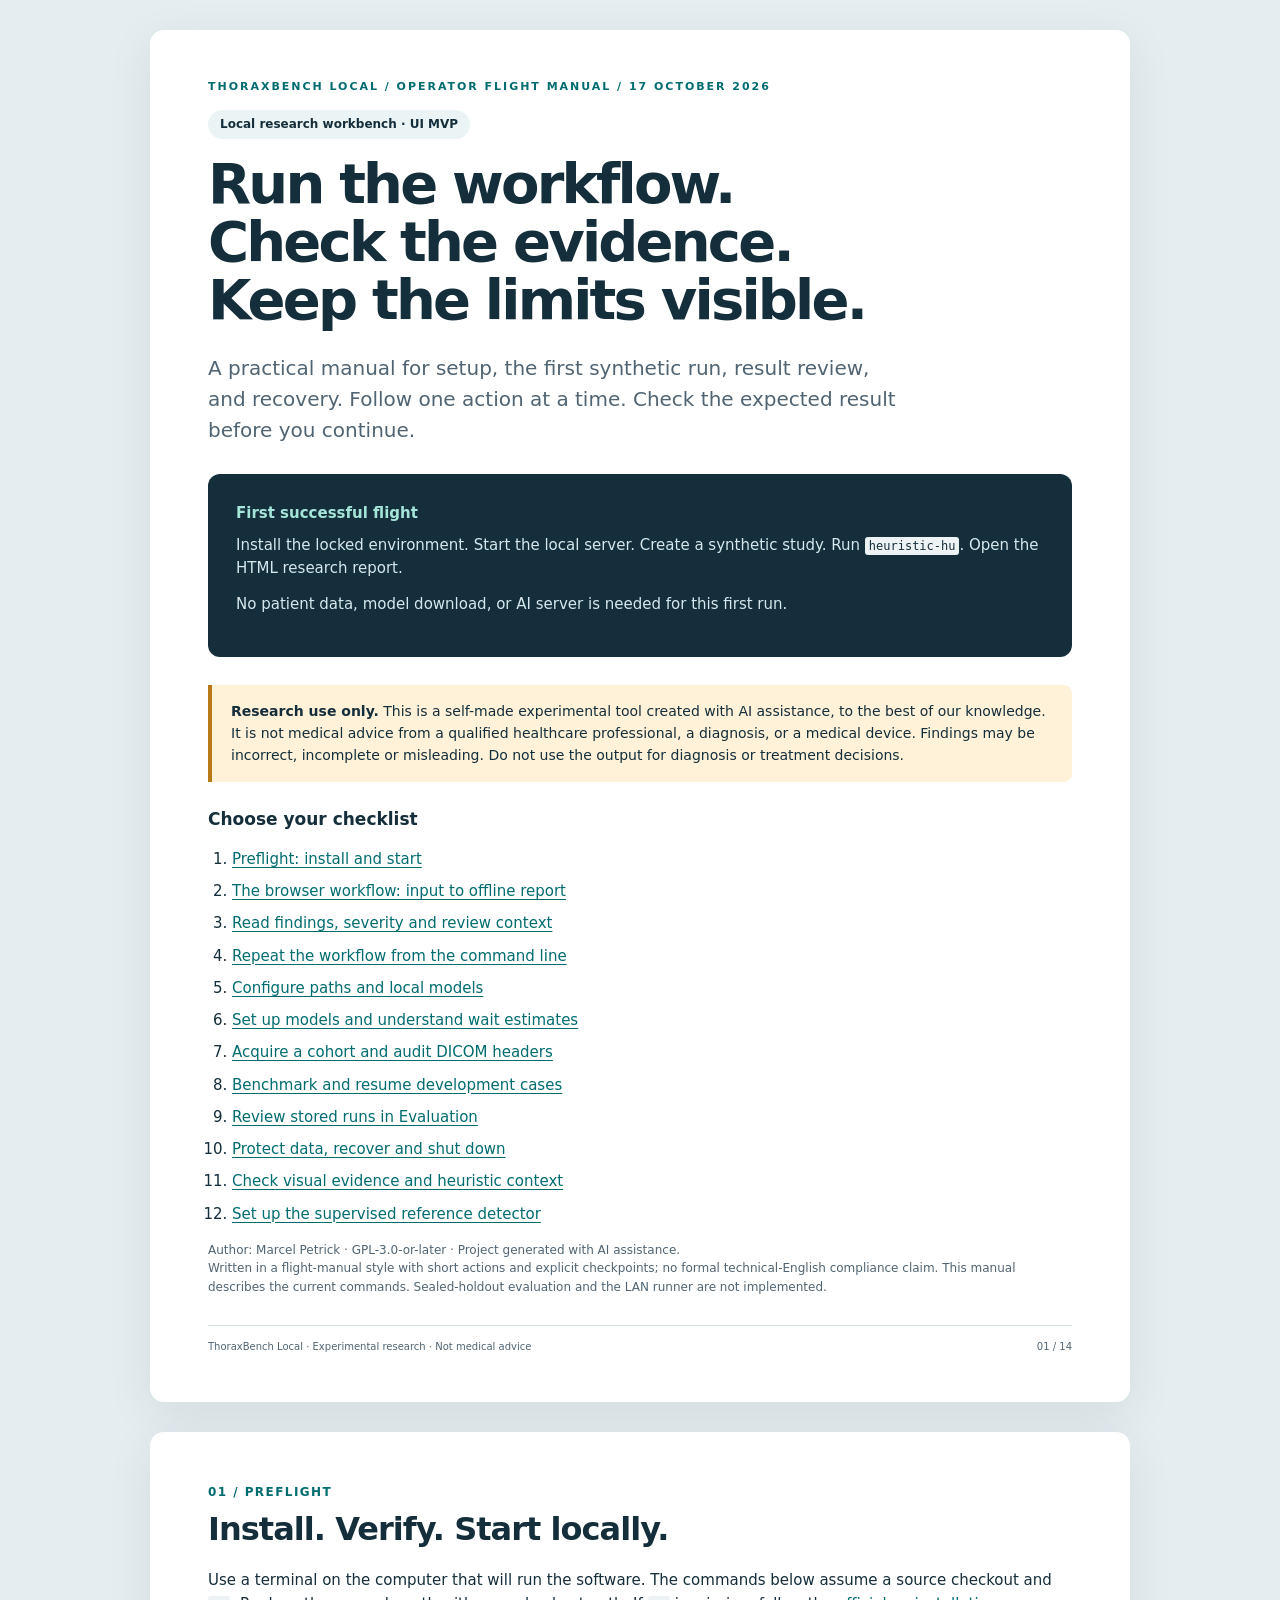
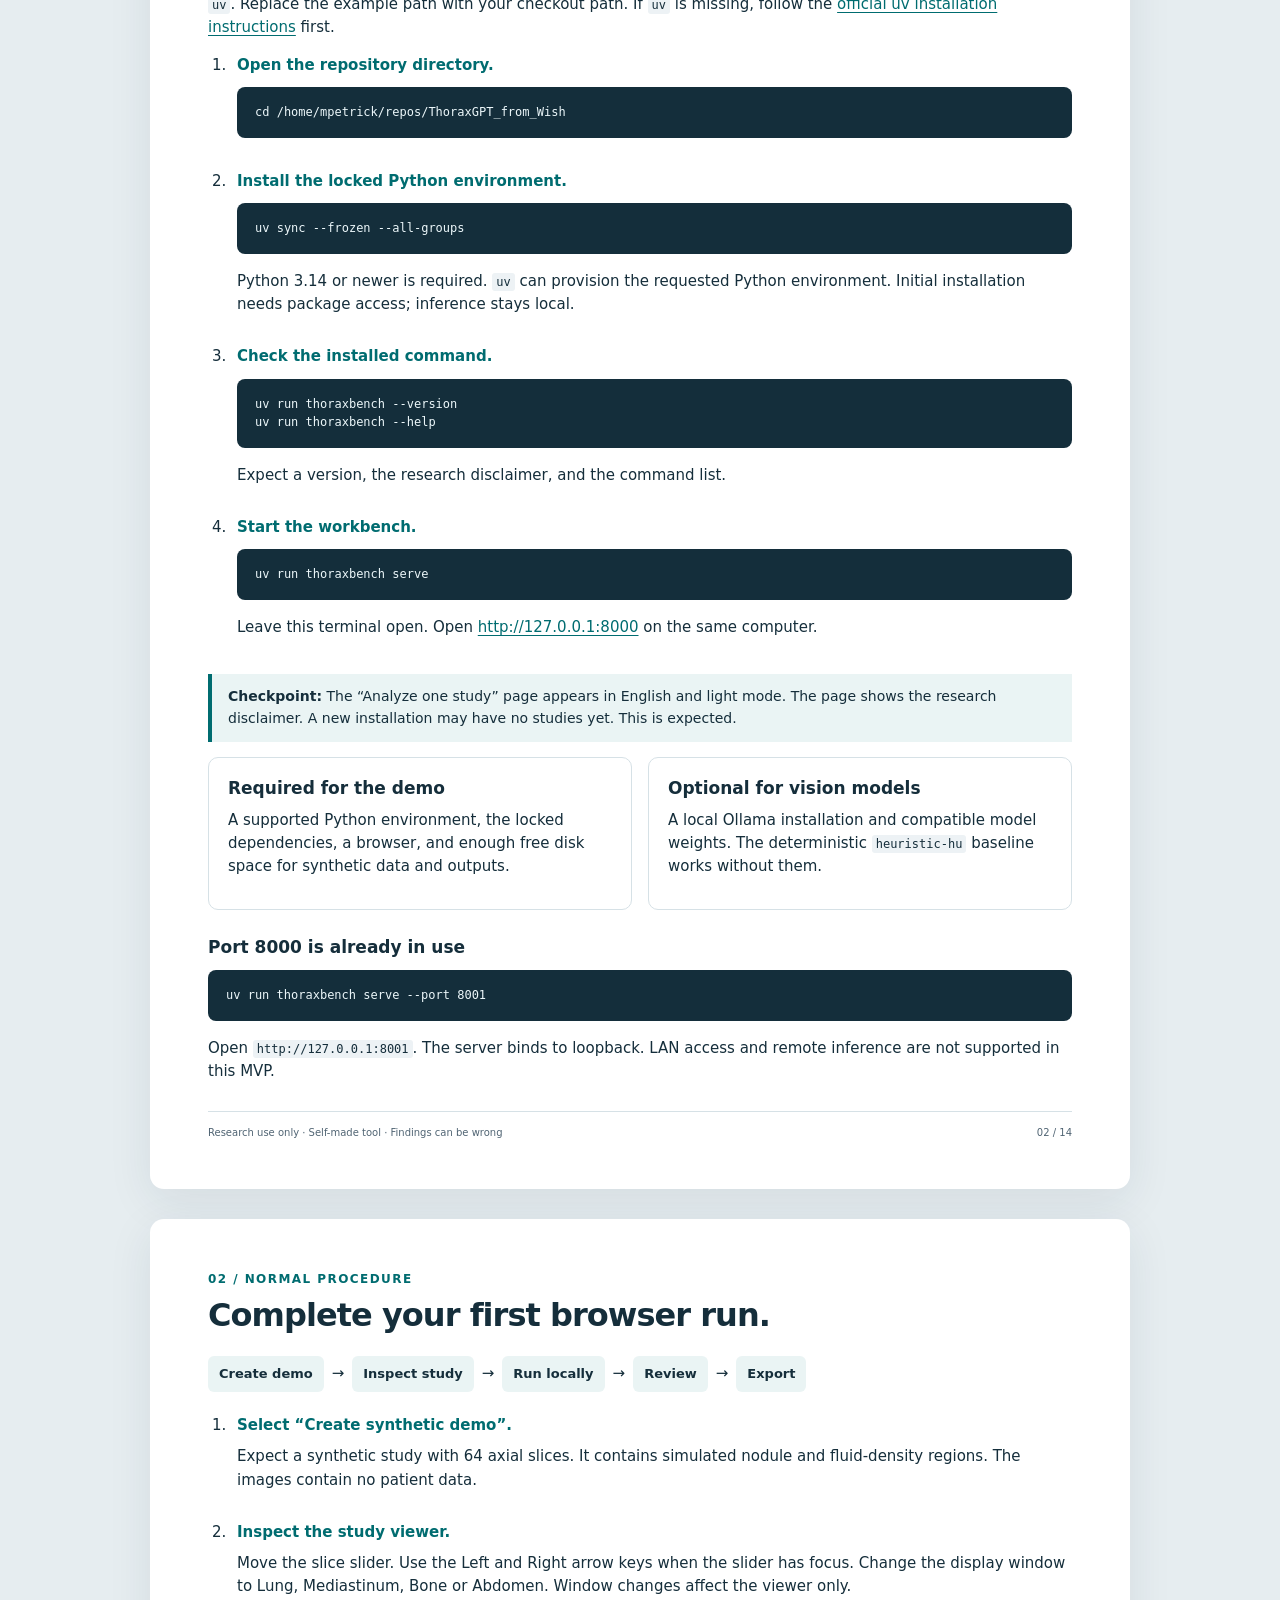
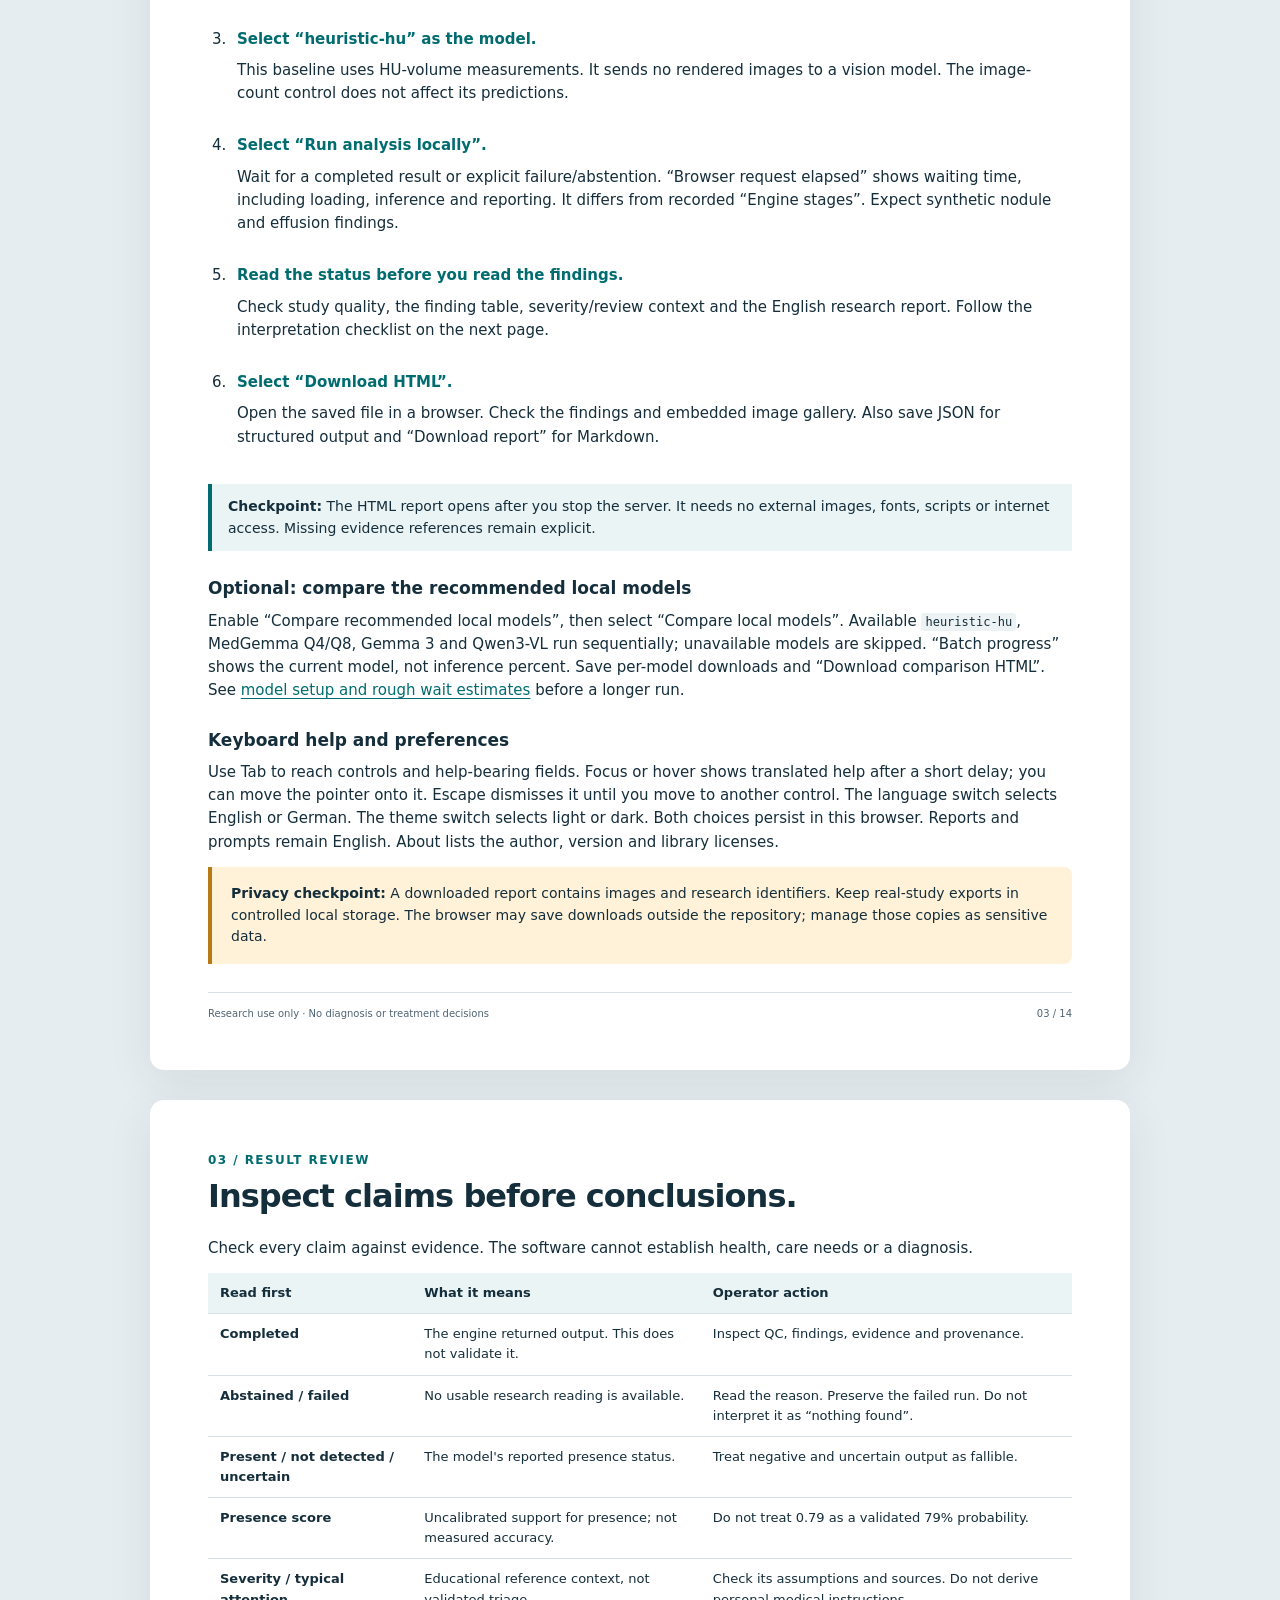
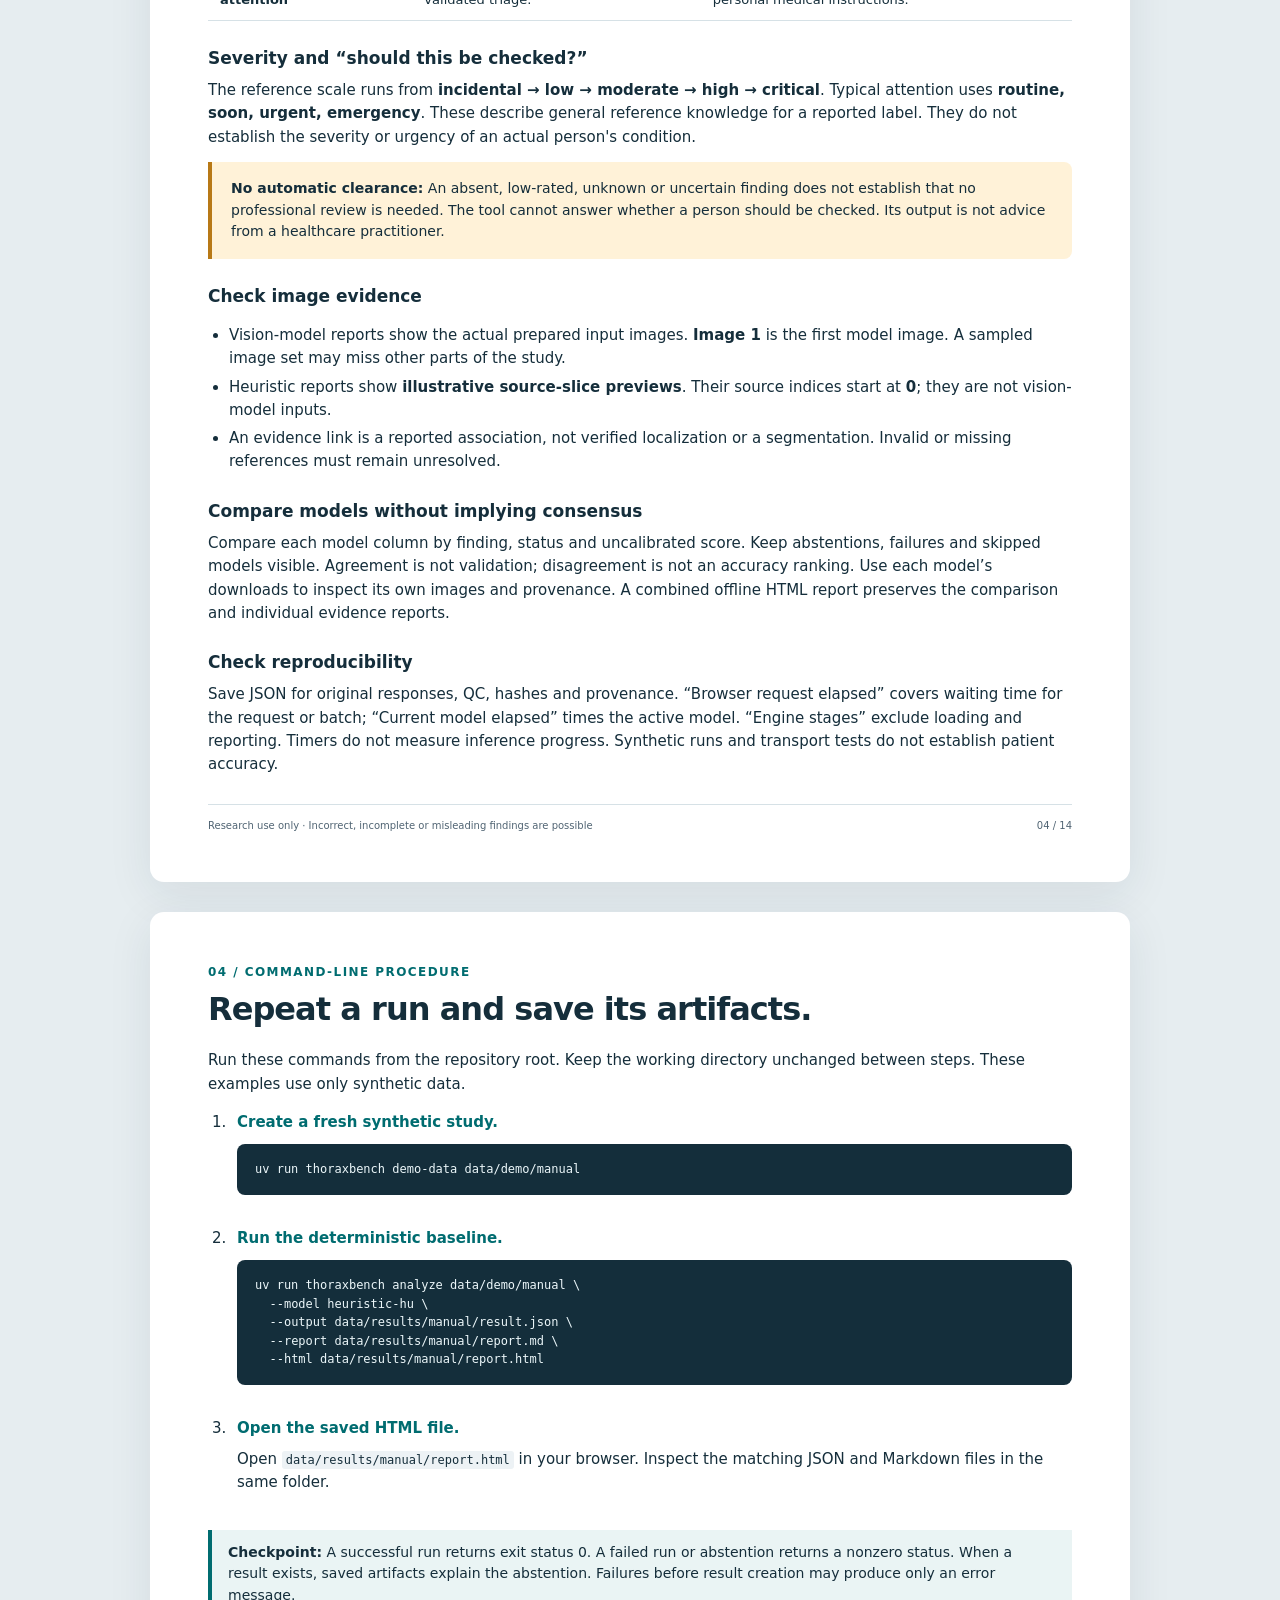
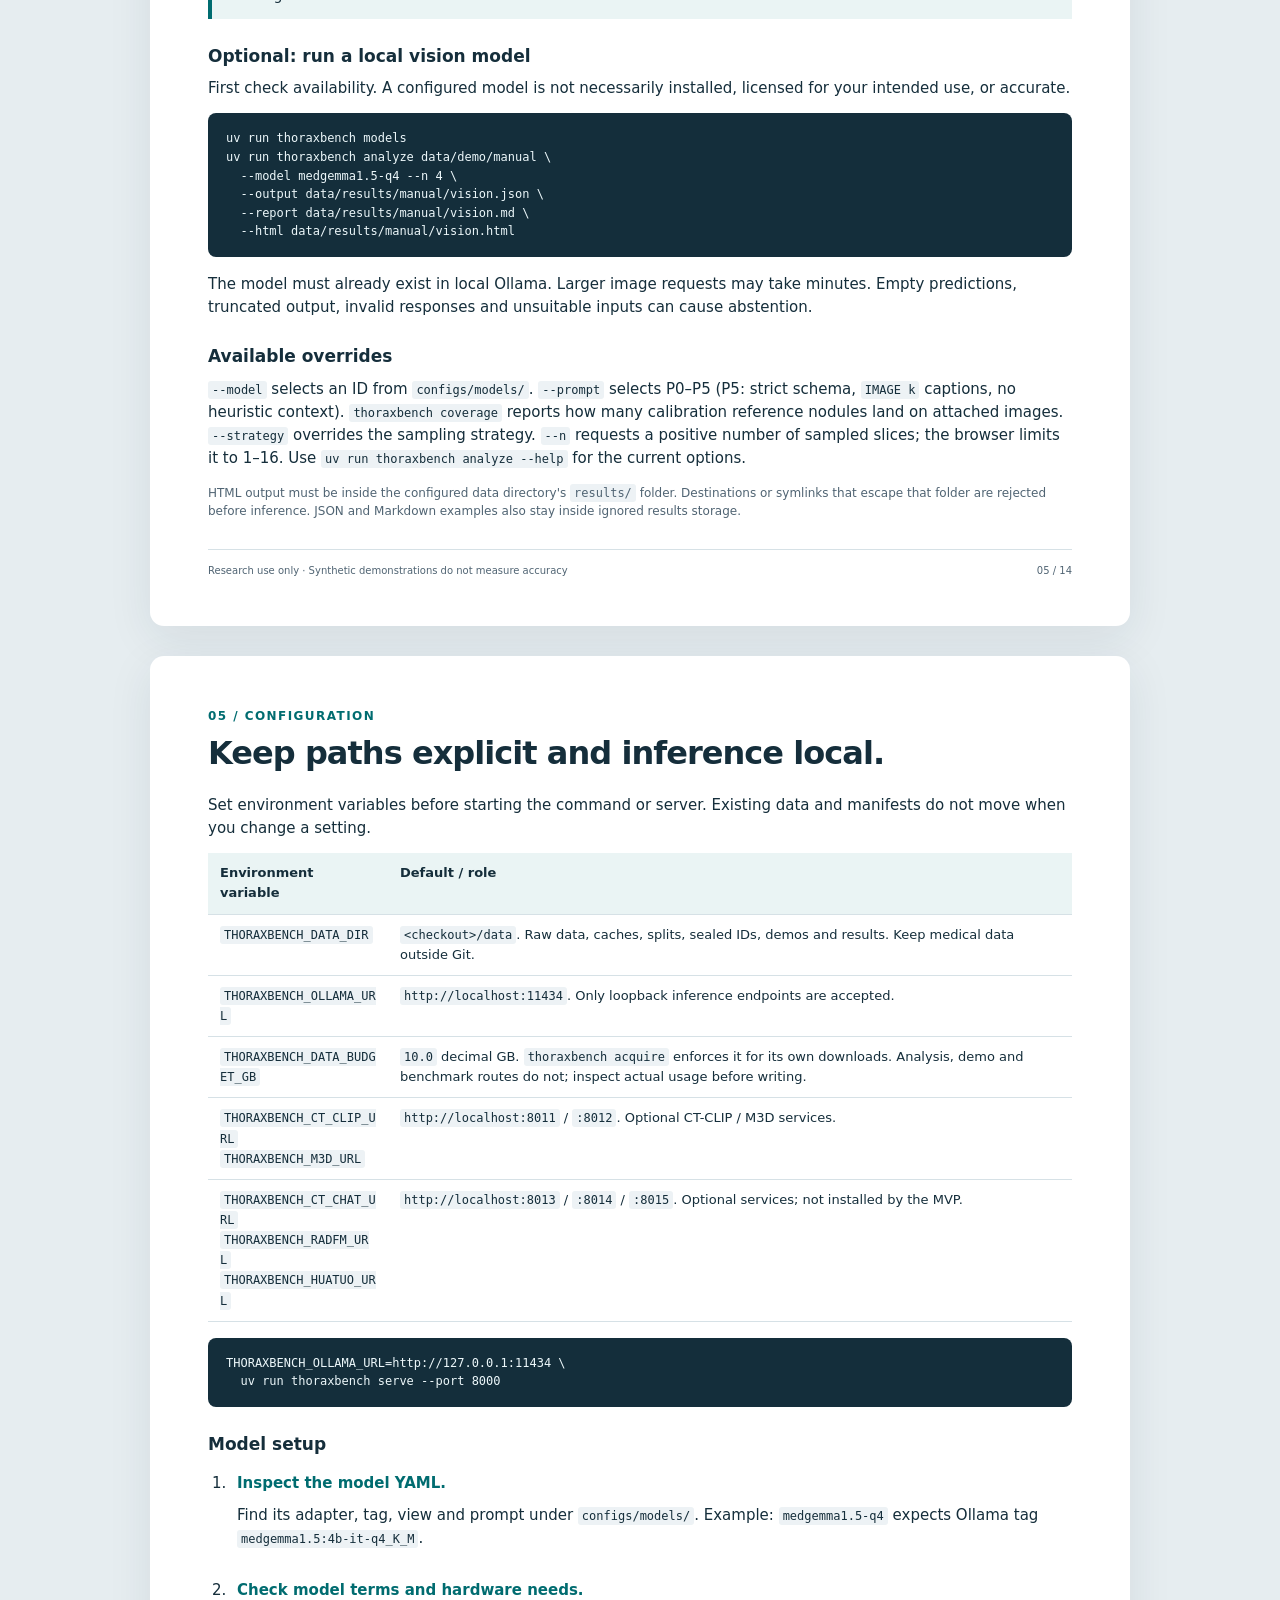
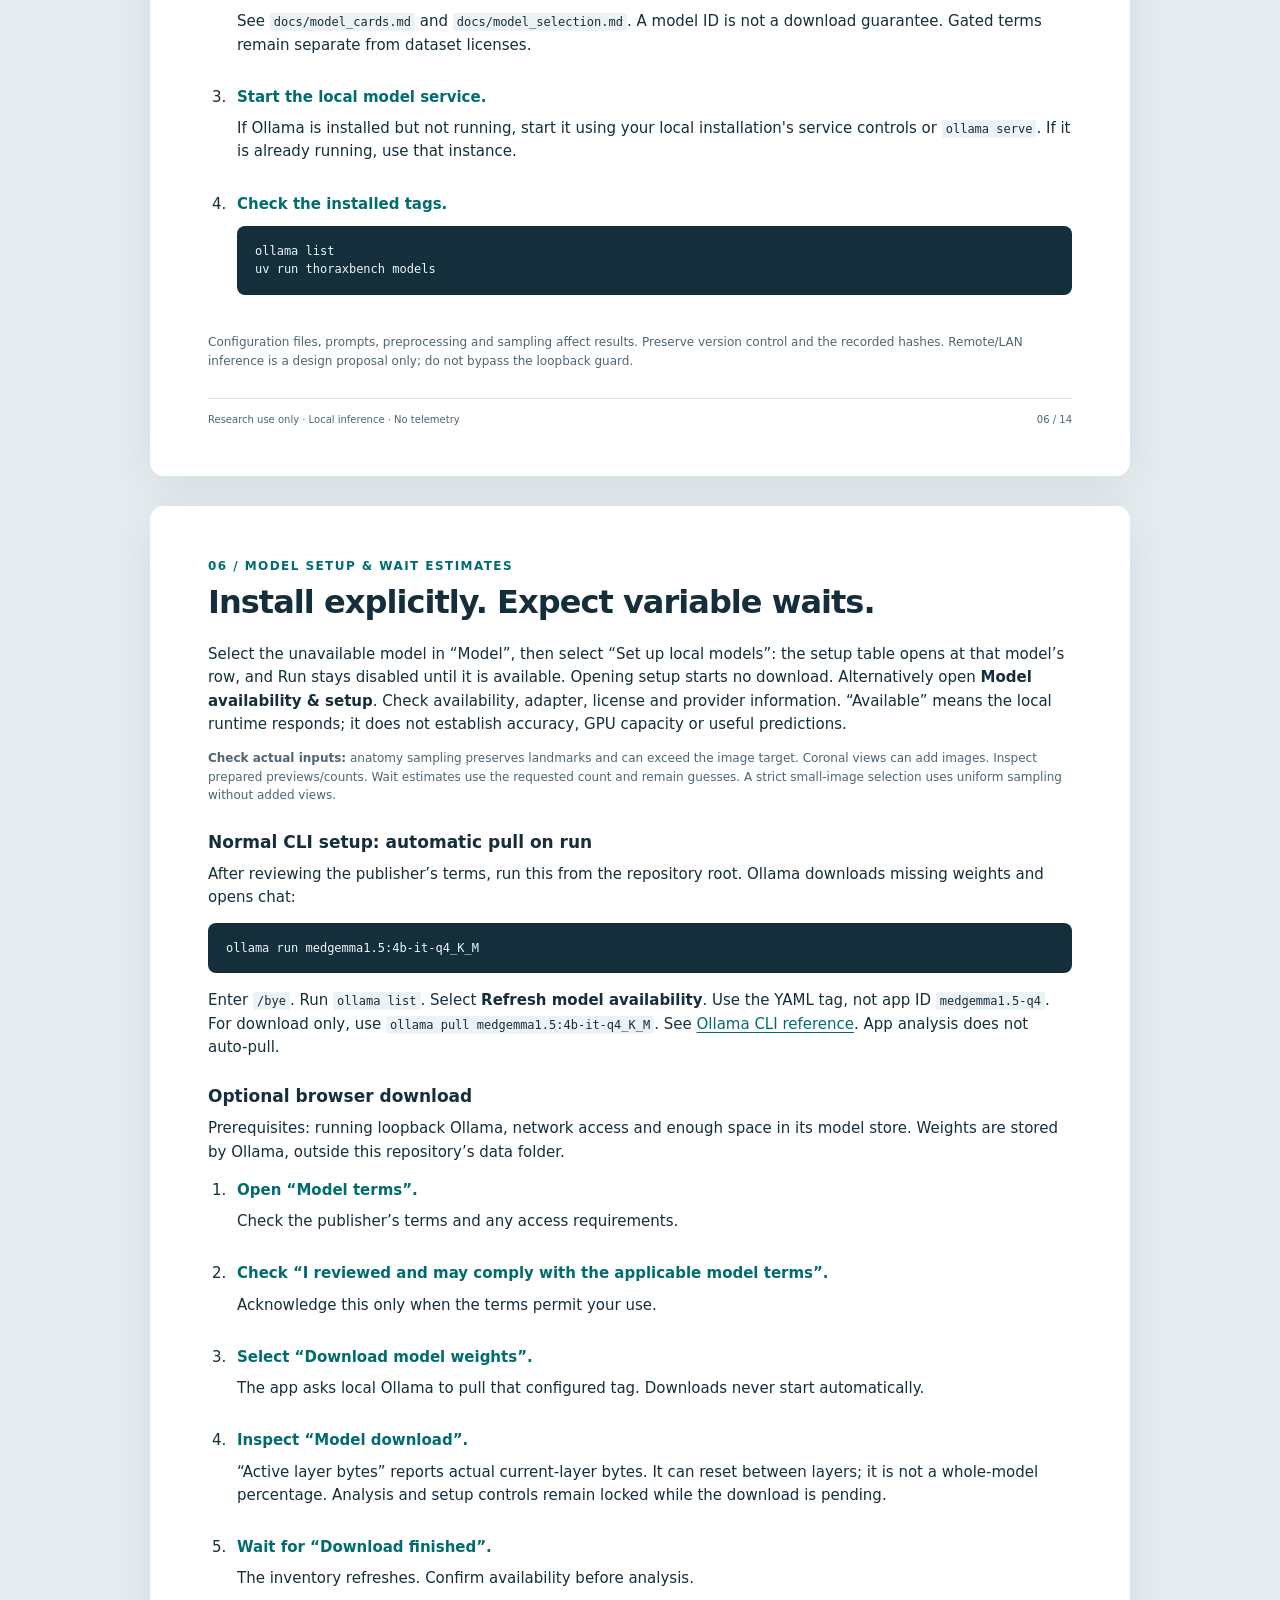
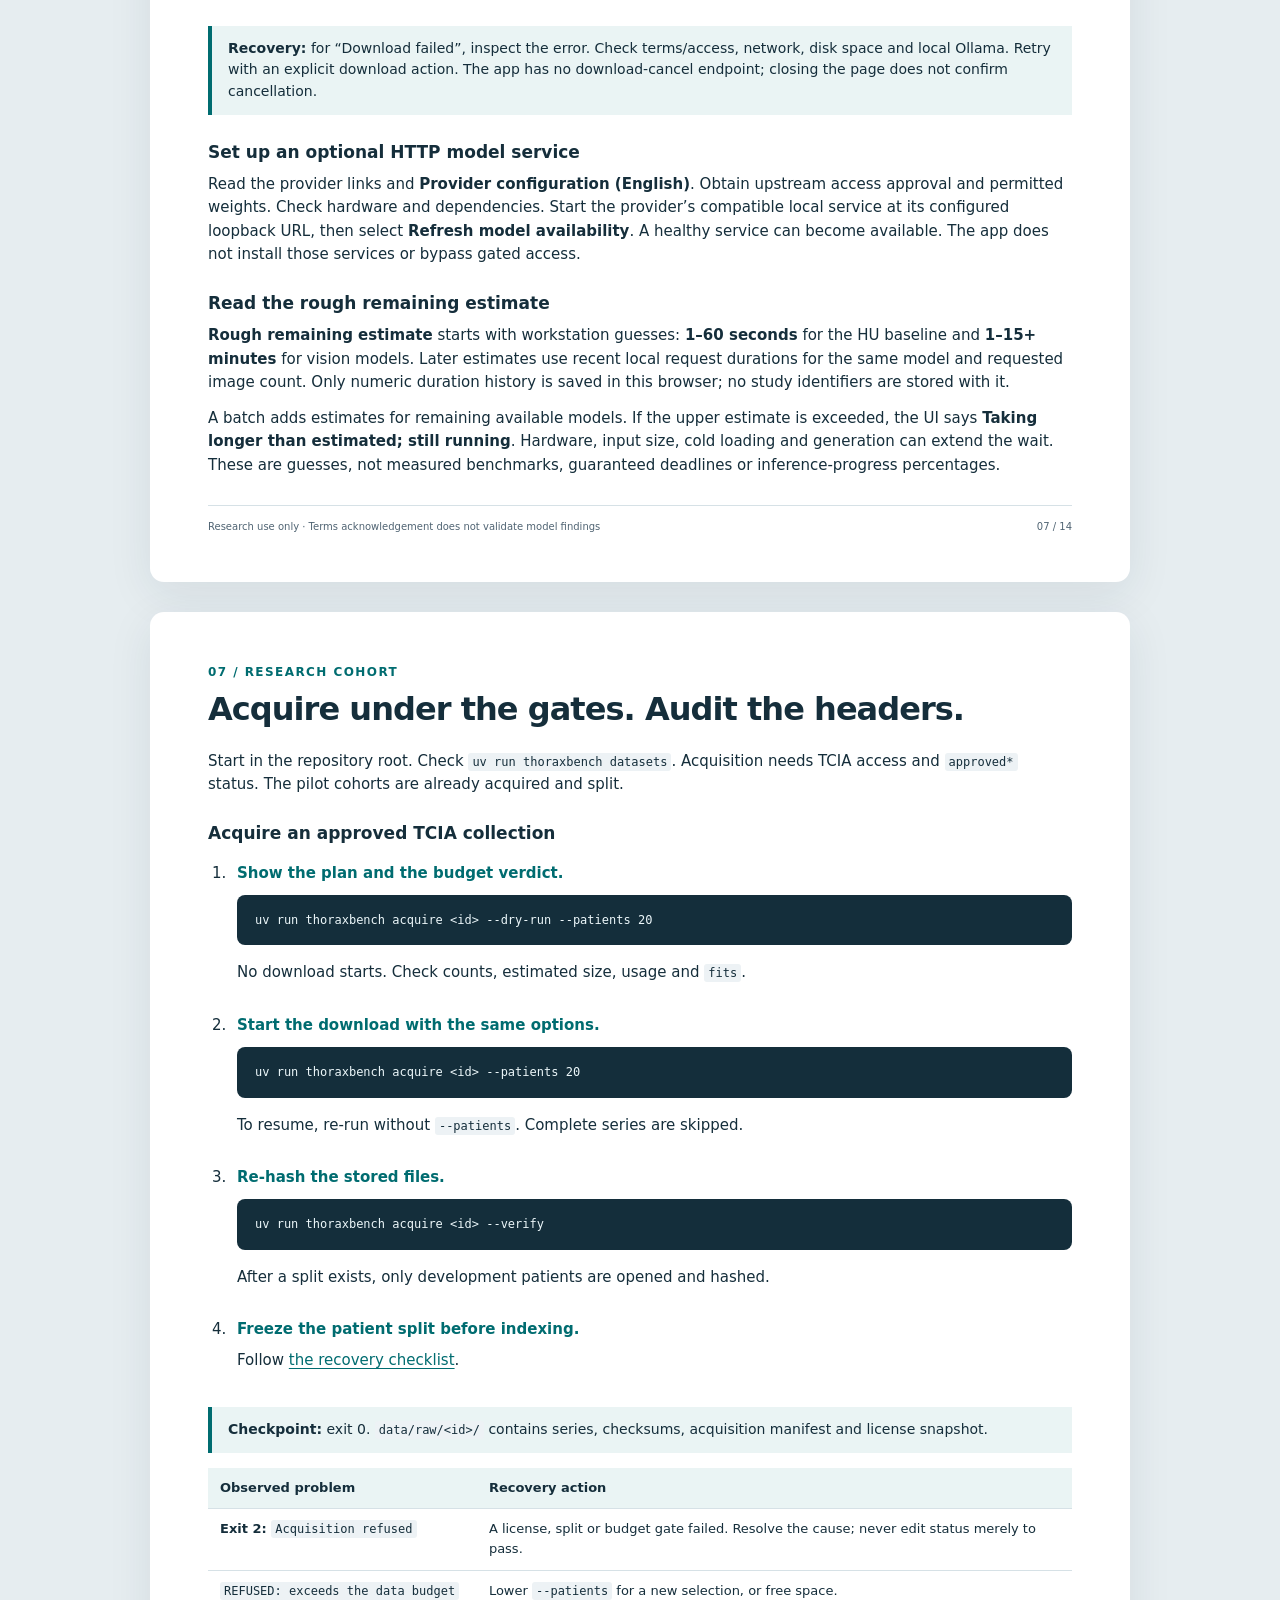
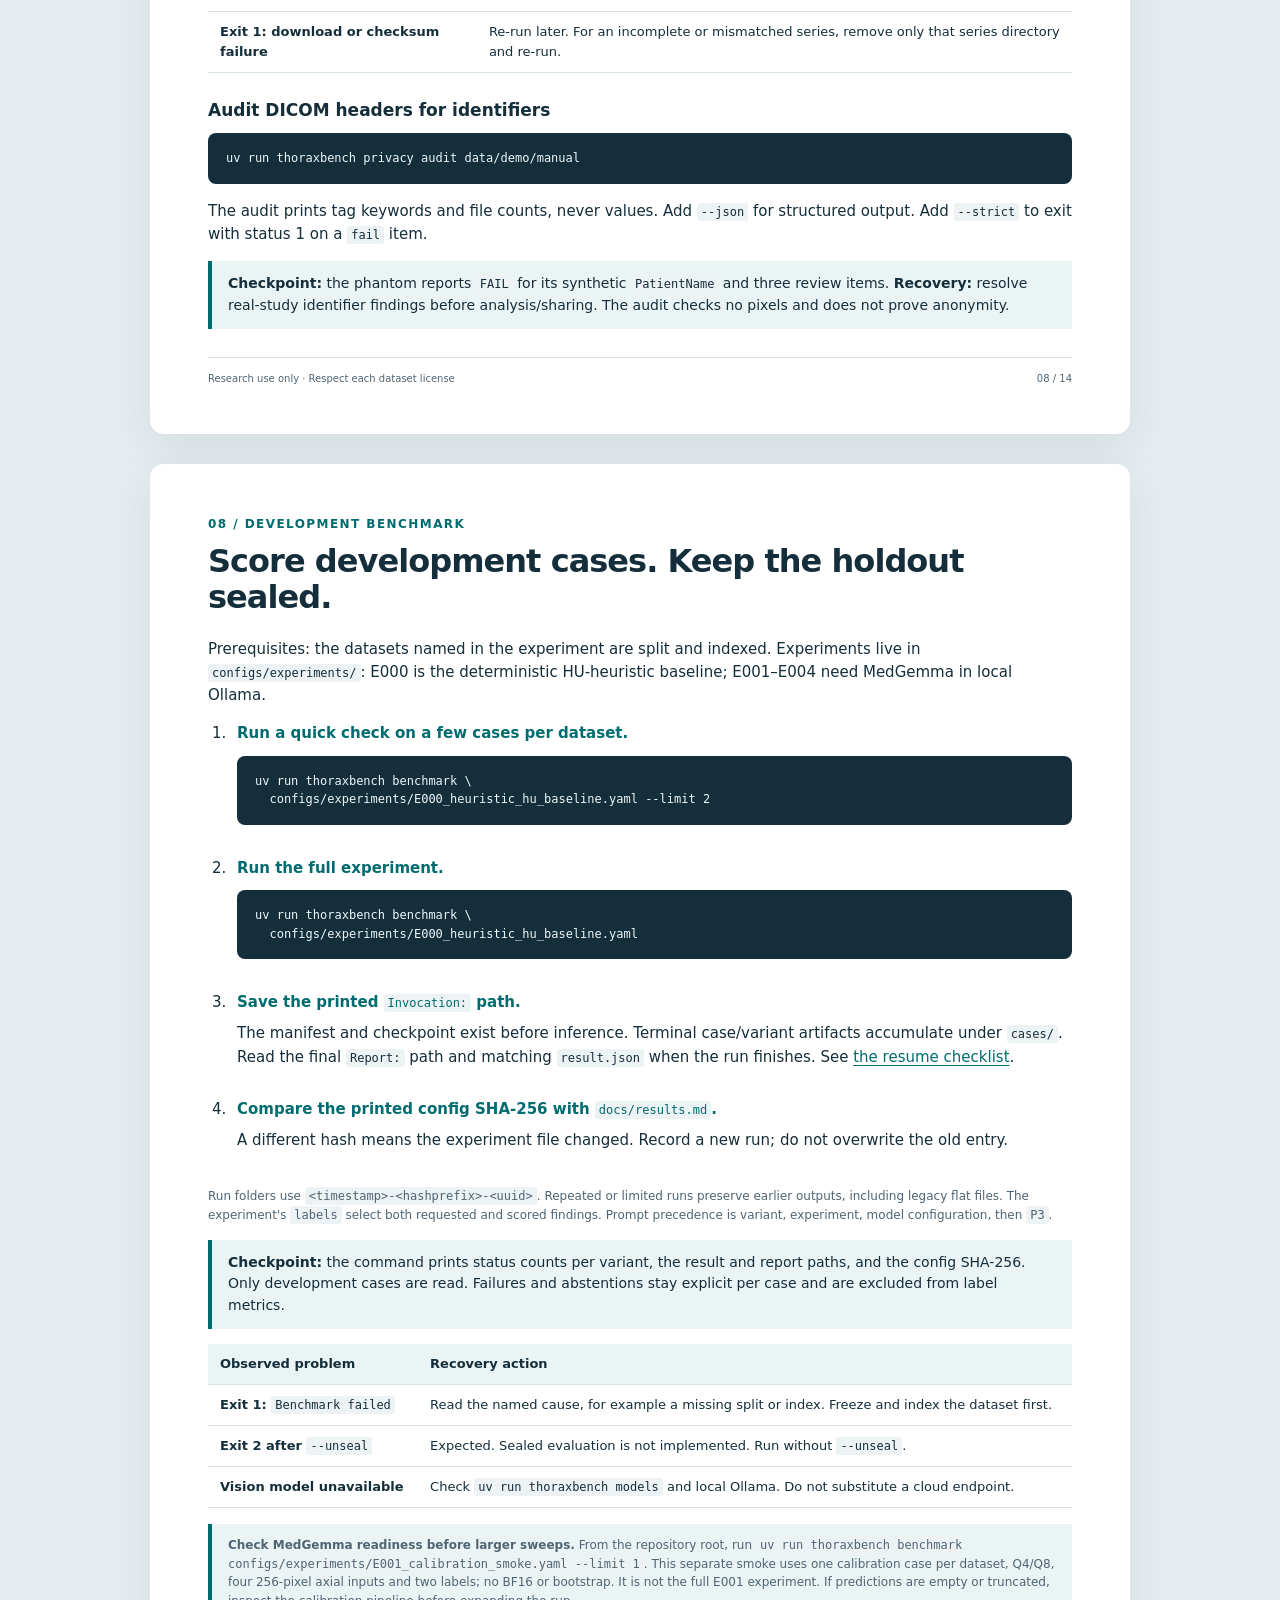
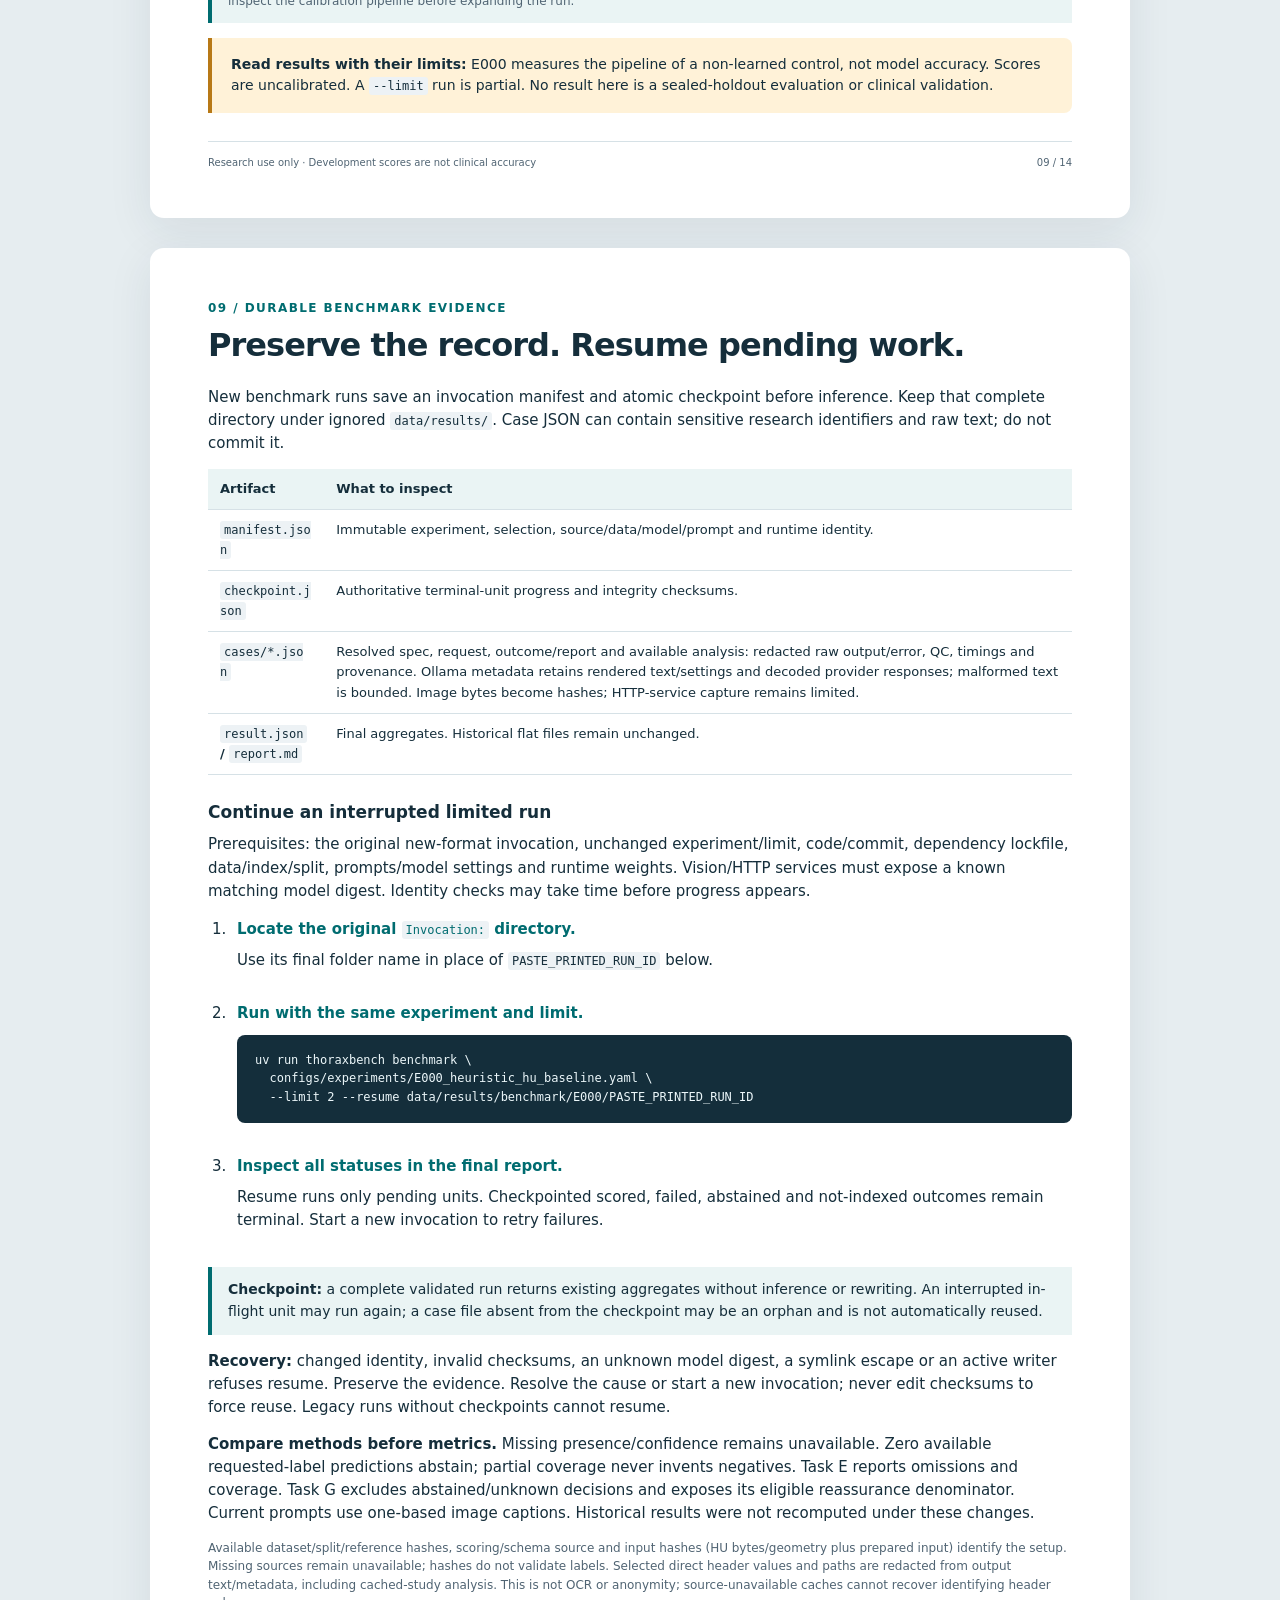
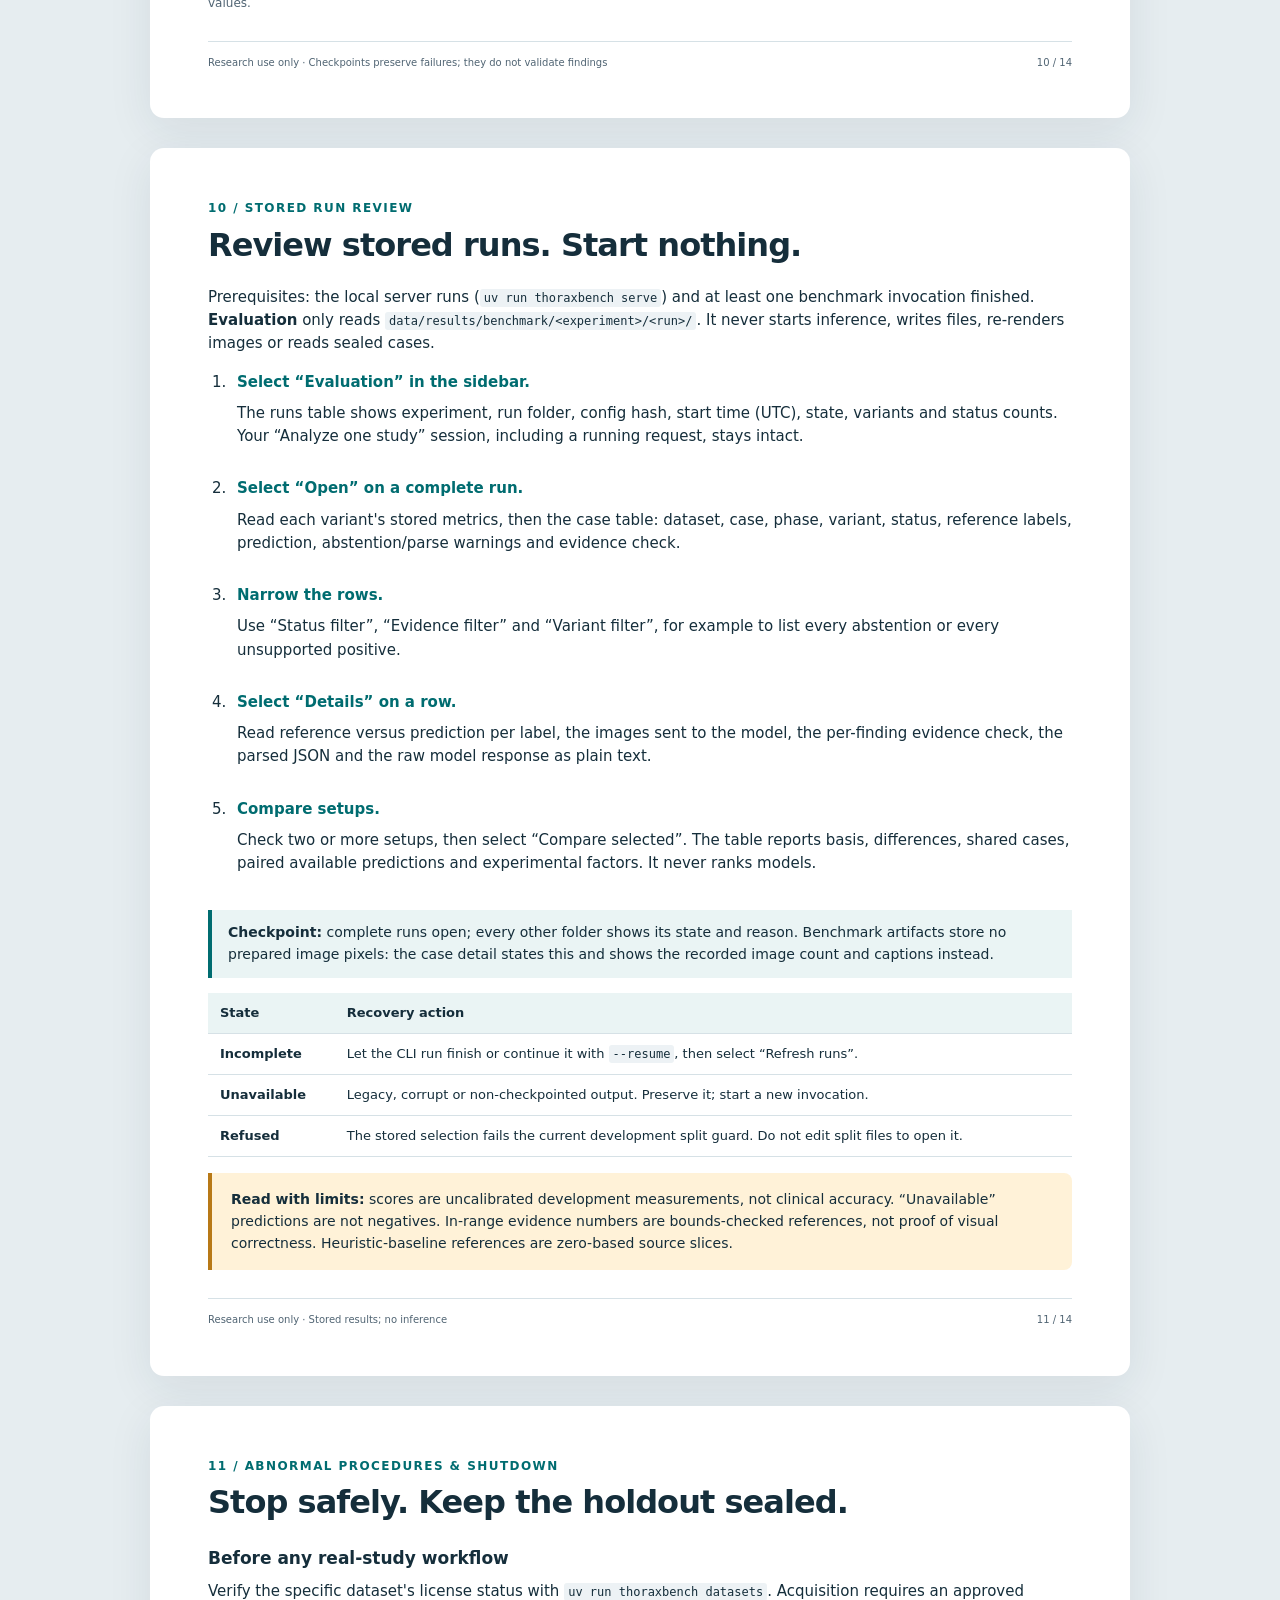
==== manual.html @ 6662c5e2 "feat(detector): add local MONAI reference baseline and candidate crops Version: 0.4.5" ====
<!doctype html>
<!-- SPDX-License-Identifier: GPL-3.0-or-later -->
<!-- Copyright (C) 2026 Marcel Petrick <mail@marcelpetrick.it> -->
<html lang="en">
<head>
<meta charset="utf-8">
<meta name="viewport" content="width=device-width, initial-scale=1">
<meta http-equiv="Content-Security-Policy" content="default-src 'none'; style-src 'unsafe-inline'; base-uri 'none'; form-action 'none'">
<meta name="author" content="Marcel Petrick">
<title>ThoraxBench Local — Operator flight manual</title>
<style>
:root{--ink:#152e3b;--muted:#506473;--teal:#006c70;--line:#d6e1e6;--paper:#fff;--pale:#eaf4f4;--amber:#fff2d8}*{box-sizing:border-box}html{scroll-behavior:smooth}body{margin:0;background:#e6edf0;color:var(--ink);font:15px/1.55 system-ui,-apple-system,"Segoe UI",sans-serif}.sheet{position:relative;max-width:980px;margin:30px auto;padding:48px 58px;background:var(--paper);border-radius:14px;box-shadow:0 12px 45px #19334416}.eyebrow{font-size:11px;letter-spacing:.18em;text-transform:uppercase;font-weight:750;color:var(--teal);margin:0 0 15px}h1{font-size:56px;line-height:1.04;letter-spacing:-.05em;margin:16px 0 24px}h2{font-size:32px;line-height:1.12;letter-spacing:-.03em;margin:0 0 22px}h3{font-size:17px;margin:24px 0 8px}p{margin:8px 0 13px}a{color:var(--teal);text-underline-offset:3px}a:focus-visible{outline:3px solid #ad6c00;outline-offset:4px}.lead{font-size:20px;color:var(--muted);max-width:700px}.badge{display:inline-block;background:var(--pale);border-radius:99px;padding:5px 12px;font-size:12px;font-weight:700}.hero{padding:28px;border-radius:12px;background:var(--ink);color:white;margin:28px 0}.hero p{color:#d6e8ee}.hero strong{color:#a5e5d9}.hero code{color:var(--ink)}.notice{border-left:4px solid #b87916;background:var(--amber);padding:16px 19px;border-radius:0 8px 8px 0;font-size:14px}.check{border-left:4px solid var(--teal);background:var(--pale);padding:12px 16px;margin:15px 0;font-size:14px}.grid{display:grid;grid-template-columns:1fr 1fr;gap:16px}.card{padding:17px 19px;border:1px solid var(--line);border-radius:10px}.card h3{margin:0 0 8px}.contents{padding-left:24px}.contents li{margin:9px 0}.steps{padding-left:23px}.steps>li{padding:0 0 7px 6px;margin:9px 0}.steps strong{color:var(--teal)}code{font:12px/1.5 ui-monospace,"DejaVu Sans Mono",monospace;overflow-wrap:anywhere;background:#edf2f5;padding:2px 4px;border-radius:3px}pre{font:12px/1.55 ui-monospace,"DejaVu Sans Mono",monospace;white-space:pre-wrap;overflow-wrap:anywhere;padding:16px 18px;background:#142e3b;color:#ecf7fa;border-radius:8px;margin:10px 0 16px}pre code{background:none;padding:0;color:inherit}table{border-collapse:collapse;width:100%;font-size:13px;margin:12px 0 16px}th{text-align:left;background:var(--pale);font-weight:700}th,td{padding:10px 12px;border-bottom:1px solid var(--line);vertical-align:top}td:first-child{font-weight:600}ul{padding-left:21px}li{margin:5px 0}.small{font-size:12px;color:var(--muted)}footer{display:flex;justify-content:space-between;border-top:1px solid var(--line);padding-top:13px;margin-top:28px;font-size:10px;color:var(--muted)}.section-number{display:inline-block;color:var(--teal);margin-bottom:10px;font-size:12px;font-weight:750;letter-spacing:.12em}.stop{font-weight:700;color:#884a0a}.sequence{display:flex;flex-wrap:wrap;gap:8px;align-items:center;margin:22px 0}.sequence span{padding:8px 11px;background:var(--pale);border-radius:6px;font-size:13px;font-weight:650}@media(max-width:650px){.sheet{margin:12px;padding:28px 22px}h1{font-size:40px}h2{font-size:28px}.grid{grid-template-columns:1fr}th,td{padding:8px 5px;font-size:12px}pre{padding:12px;font-size:11px}}@page{size:A4;margin:0}@media print{html{scroll-behavior:auto}body{background:white;font-size:9pt;line-height:1.38;-webkit-print-color-adjust:exact;print-color-adjust:exact}.sheet{width:210mm;max-width:none;min-height:297mm;margin:0;padding:16mm 18mm 14mm;box-shadow:none;border-radius:0;break-after:page}.sheet:last-child{break-after:auto}h1{font-size:43pt}h2{font-size:25pt}h3{font-size:12pt;margin-top:15px}.lead{font-size:14pt}.eyebrow,.section-number{font-size:8pt}.notice,.check{font-size:9pt;padding:11px 13px}.small{font-size:8pt}table{font-size:8.5pt}th,td{padding:8px}pre,code{font-size:8pt}pre{padding:12px 14px}.hero{margin:22px 0;padding:23px}.grid{gap:13px}.card{padding:14px}.card,pre,tr,.notice,.check{break-inside:avoid}h2,h3{break-after:avoid}footer{font-size:7pt;margin-top:18px}.steps>li{margin:6px 0;padding-bottom:3px}p{margin:6px 0 10px}h2{margin-bottom:18px}#configuration th:first-child{width:43%}#configuration td code{font-size:7.3pt}.contents li{margin:6px 0}}
@media print{#model-setup{font-size:8.3pt;line-height:1.26}#model-setup h3{margin-top:10px;font-size:11pt}#model-setup p{margin:5px 0 7px}#model-setup .steps>li{margin:4px 0;padding-bottom:1px}#model-setup .check{font-size:8pt;padding:8px 10px;margin:8px 0}#cohort,#resume,#benchmark{font-size:8.5pt;line-height:1.3}#cohort h2,#resume h2,#benchmark h2{font-size:23pt;margin-bottom:14px}#cohort pre,#resume pre,#benchmark pre{margin:7px 0 10px;padding:10px 12px}#cohort th,#cohort td,#resume th,#resume td,#benchmark th,#benchmark td{padding:6px}#cohort .check,#cohort .notice,#resume .check,#resume .notice,#benchmark .check,#benchmark .notice{font-size:8.2pt;padding:9px 11px;margin:11px 0}#cohort footer,#resume footer,#benchmark footer{margin-top:13px}}
@media print{#start .contents li{margin:3px 0}#start .hero{margin:16px 0}#workbench p{margin:4px 0 8px}#workbench .steps>li{margin:5px 0;padding-bottom:1px}}
@media print{#detector{font-size:8.2pt;line-height:1.25}#detector h2{font-size:23pt;margin-bottom:12px}#detector h3{margin-top:10px}#detector pre{padding:8px 11px;margin:6px 0 9px}#detector .steps>li{margin:3px 0;padding-bottom:0}#detector .check,#detector .notice{font-size:8pt;padding:8px 10px;margin:9px 0}}
</style>
</head>
<body>
<main>
<section class="sheet" id="start">
<p class="eyebrow">ThoraxBench Local / Operator flight manual / 17 October 2026</p>
<span class="badge">Local research workbench · UI MVP</span>
<h1>Run the workflow.<br>Check the evidence.<br>Keep the limits visible.</h1>
<p class="lead">A practical manual for setup, the first synthetic run, result review, and recovery. Follow one action at a time. Check the expected result before you continue.</p>
<div class="hero"><strong>First successful flight</strong><p>Install the locked environment. Start the local server. Create a synthetic study. Run <code>heuristic-hu</code>. Open the HTML research report.</p><p>No patient data, model download, or AI server is needed for this first run.</p></div>
<div class="notice"><strong>Research use only.</strong> This is a self-made experimental tool created with AI assistance, to the best of our knowledge. It is not medical advice from a qualified healthcare professional, a diagnosis, or a medical device. Findings may be incorrect, incomplete or misleading. Do not use the output for diagnosis or treatment decisions.</div>
<h3>Choose your checklist</h3>
<ol class="contents">
<li><a href="#preflight">Preflight: install and start</a></li>
<li><a href="#workbench">The browser workflow: input to offline report</a></li>
<li><a href="#review">Read findings, severity and review context</a></li>
<li><a href="#commands">Repeat the workflow from the command line</a></li>
<li><a href="#configuration">Configure paths and local models</a></li>
<li><a href="#model-setup">Set up models and understand wait estimates</a></li>
<li><a href="#cohort">Acquire a cohort and audit DICOM headers</a></li>
<li><a href="#benchmark">Benchmark and resume development cases</a></li>
<li><a href="#evaluation">Review stored runs in Evaluation</a></li>
<li><a href="#recovery">Protect data, recover and shut down</a></li>
<li><a href="#evidence-check">Check visual evidence and heuristic context</a></li>
<li><a href="#detector">Set up the supervised reference detector</a></li>
</ol>
<p class="small">Author: Marcel Petrick · GPL-3.0-or-later · Project generated with AI assistance.<br>Written in a flight-manual style with short actions and explicit checkpoints; no formal technical-English compliance claim. This manual describes the current commands. Sealed-holdout evaluation and the LAN runner are not implemented.</p>
<footer><span>ThoraxBench Local · Experimental research · Not medical advice</span><span>01 / 14</span></footer>
</section>
<section class="sheet" id="preflight">
<span class="section-number">01 / PREFLIGHT</span><h2>Install. Verify. Start locally.</h2>
<p>Use a terminal on the computer that will run the software. The commands below assume a source checkout and <code>uv</code>. Replace the example path with your checkout path. If <code>uv</code> is missing, follow the <a href="https://docs.astral.sh/uv/getting-started/installation/">official uv installation instructions</a> first.</p>
<ol class="steps">
<li><strong>Open the repository directory.</strong><pre><code>cd /home/mpetrick/repos/ThoraxGPT_from_Wish</code></pre></li>
<li><strong>Install the locked Python environment.</strong><pre><code>uv sync --frozen --all-groups</code></pre><p>Python 3.14 or newer is required. <code>uv</code> can provision the requested Python environment. Initial installation needs package access; inference stays local.</p></li>
<li><strong>Check the installed command.</strong><pre><code>uv run thoraxbench --version
uv run thoraxbench --help</code></pre><p>Expect a version, the research disclaimer, and the command list.</p></li>
<li><strong>Start the workbench.</strong><pre><code>uv run thoraxbench serve</code></pre><p>Leave this terminal open. Open <a href="http://127.0.0.1:8000">http://127.0.0.1:8000</a> on the same computer.</p></li>
</ol>
<div class="check"><strong>Checkpoint:</strong> The “Analyze one study” page appears in English and light mode. The page shows the research disclaimer. A new installation may have no studies yet. This is expected.</div>
<div class="grid"><div class="card"><h3>Required for the demo</h3><p>A supported Python environment, the locked dependencies, a browser, and enough free disk space for synthetic data and outputs.</p></div><div class="card"><h3>Optional for vision models</h3><p>A local Ollama installation and compatible model weights. The deterministic <code>heuristic-hu</code> baseline works without them.</p></div></div>
<h3>Port 8000 is already in use</h3>
<pre><code>uv run thoraxbench serve --port 8001</code></pre>
<p>Open <code>http://127.0.0.1:8001</code>. The server binds to loopback. LAN access and remote inference are not supported in this MVP.</p>
<footer><span>Research use only · Self-made tool · Findings can be wrong</span><span>02 / 14</span></footer>
</section>
<section class="sheet" id="workbench">
<span class="section-number">02 / NORMAL PROCEDURE</span><h2>Complete your first browser run.</h2>
<div class="sequence"><span>Create demo</span> → <span>Inspect study</span> → <span>Run locally</span> → <span>Review</span> → <span>Export</span></div>
<ol class="steps">
<li><strong>Select “Create synthetic demo”.</strong><p>Expect a synthetic study with 64 axial slices. It contains simulated nodule and fluid-density regions. The images contain no patient data.</p></li>
<li><strong>Inspect the study viewer.</strong><p>Move the slice slider. Use the Left and Right arrow keys when the slider has focus. Change the display window to Lung, Mediastinum, Bone or Abdomen. Window changes affect the viewer only.</p></li>
<li><strong>Select “heuristic-hu” as the model.</strong><p>This baseline uses HU-volume measurements. It sends no rendered images to a vision model. The image-count control does not affect its predictions.</p></li>
<li><strong>Select “Run analysis locally”.</strong><p>Wait for a completed result or explicit failure/abstention. “Browser request elapsed” shows waiting time, including loading, inference and reporting. It differs from recorded “Engine stages”. Expect synthetic nodule and effusion findings.</p></li>
<li><strong>Read the status before you read the findings.</strong><p>Check study quality, the finding table, severity/review context and the English research report. Follow the interpretation checklist on the next page.</p></li>
<li><strong>Select “Download HTML”.</strong><p>Open the saved file in a browser. Check the findings and embedded image gallery. Also save JSON for structured output and “Download report” for Markdown.</p></li>
</ol>
<div class="check"><strong>Checkpoint:</strong> The HTML report opens after you stop the server. It needs no external images, fonts, scripts or internet access. Missing evidence references remain explicit.</div>
<h3>Optional: compare the recommended local models</h3>
<p>Enable “Compare recommended local models”, then select “Compare local models”. Available <code>heuristic-hu</code>, MedGemma Q4/Q8, Gemma 3 and Qwen3-VL run sequentially; unavailable models are skipped. “Batch progress” shows the current model, not inference percent. Save per-model downloads and “Download comparison HTML”. See <a href="#model-setup">model setup and rough wait estimates</a> before a longer run.</p>
<h3>Keyboard help and preferences</h3>
<p>Use Tab to reach controls and help-bearing fields. Focus or hover shows translated help after a short delay; you can move the pointer onto it. Escape dismisses it until you move to another control. The language switch selects English or German. The theme switch selects light or dark. Both choices persist in this browser. Reports and prompts remain English. About lists the author, version and library licenses.</p>

<div class="notice"><strong>Privacy checkpoint:</strong> A downloaded report contains images and research identifiers. Keep real-study exports in controlled local storage. The browser may save downloads outside the repository; manage those copies as sensitive data.</div>
<footer><span>Research use only · No diagnosis or treatment decisions</span><span>03 / 14</span></footer>
</section>
<section class="sheet" id="review">
<span class="section-number">03 / RESULT REVIEW</span><h2>Inspect claims before conclusions.</h2>
<p>Check every claim against evidence. The software cannot establish health, care needs or a diagnosis.</p>
<table><thead><tr><th>Read first</th><th>What it means</th><th>Operator action</th></tr></thead><tbody>
<tr><td>Completed</td><td>The engine returned output. This does not validate it.</td><td>Inspect QC, findings, evidence and provenance.</td></tr>
<tr><td>Abstained / failed</td><td>No usable research reading is available.</td><td>Read the reason. Preserve the failed run. Do not interpret it as “nothing found”.</td></tr>
<tr><td>Present / not detected / uncertain</td><td>The model's reported presence status.</td><td>Treat negative and uncertain output as fallible.</td></tr>
<tr><td>Presence score</td><td>Uncalibrated support for presence; not measured accuracy.</td><td>Do not treat 0.79 as a validated 79% probability.</td></tr>
<tr><td>Severity / typical attention</td><td>Educational reference context, not validated triage.</td><td>Check its assumptions and sources. Do not derive personal medical instructions.</td></tr>
</tbody></table>
<h3>Severity and “should this be checked?”</h3>
<p>The reference scale runs from <strong>incidental → low → moderate → high → critical</strong>. Typical attention uses <strong>routine, soon, urgent, emergency</strong>. These describe general reference knowledge for a reported label. They do not establish the severity or urgency of an actual person's condition.</p>
<div class="notice"><strong>No automatic clearance:</strong> An absent, low-rated, unknown or uncertain finding does not establish that no professional review is needed. The tool cannot answer whether a person should be checked. Its output is not advice from a healthcare practitioner.</div>
<h3>Check image evidence</h3>
<ul>
<li>Vision-model reports show the actual prepared input images. <strong>Image 1</strong> is the first model image. A sampled image set may miss other parts of the study.</li>
<li>Heuristic reports show <strong>illustrative source-slice previews</strong>. Their source indices start at <strong>0</strong>; they are not vision-model inputs.</li>
<li>An evidence link is a reported association, not verified localization or a segmentation. Invalid or missing references must remain unresolved.</li>
</ul>
<h3>Compare models without implying consensus</h3>
<p>Compare each model column by finding, status and uncalibrated score. Keep abstentions, failures and skipped models visible. Agreement is not validation; disagreement is not an accuracy ranking. Use each model’s downloads to inspect its own images and provenance. A combined offline HTML report preserves the comparison and individual evidence reports.</p>
<h3>Check reproducibility</h3>
<p>Save JSON for original responses, QC, hashes and provenance. “Browser request elapsed” covers waiting time for the request or batch; “Current model elapsed” times the active model. “Engine stages” exclude loading and reporting. Timers do not measure inference progress. Synthetic runs and transport tests do not establish patient accuracy.</p>
<footer><span>Research use only · Incorrect, incomplete or misleading findings are possible</span><span>04 / 14</span></footer>
</section>
<section class="sheet" id="commands">
<span class="section-number">04 / COMMAND-LINE PROCEDURE</span><h2>Repeat a run and save its artifacts.</h2>
<p>Run these commands from the repository root. Keep the working directory unchanged between steps. These examples use only synthetic data.</p>
<ol class="steps">
<li><strong>Create a fresh synthetic study.</strong><pre><code>uv run thoraxbench demo-data data/demo/manual</code></pre></li>
<li><strong>Run the deterministic baseline.</strong><pre><code>uv run thoraxbench analyze data/demo/manual \
  --model heuristic-hu \
  --output data/results/manual/result.json \
  --report data/results/manual/report.md \
  --html data/results/manual/report.html</code></pre></li>
<li><strong>Open the saved HTML file.</strong><p>Open <code>data/results/manual/report.html</code> in your browser. Inspect the matching JSON and Markdown files in the same folder.</p></li>
</ol>
<div class="check"><strong>Checkpoint:</strong> A successful run returns exit status 0. A failed run or abstention returns a nonzero status. When a result exists, saved artifacts explain the abstention. Failures before result creation may produce only an error message.</div>
<h3>Optional: run a local vision model</h3>
<p>First check availability. A configured model is not necessarily installed, licensed for your intended use, or accurate.</p>
<pre><code>uv run thoraxbench models
uv run thoraxbench analyze data/demo/manual \
  --model medgemma1.5-q4 --n 4 \
  --output data/results/manual/vision.json \
  --report data/results/manual/vision.md \
  --html data/results/manual/vision.html</code></pre>
<p>The model must already exist in local Ollama. Larger image requests may take minutes. Empty predictions, truncated output, invalid responses and unsuitable inputs can cause abstention.</p>
<h3>Available overrides</h3>
<p><code>--model</code> selects an ID from <code>configs/models/</code>. <code>--prompt</code> selects P0–P5 (P5: strict schema, <code>IMAGE k</code> captions, no heuristic context). <code>thoraxbench coverage</code> reports how many calibration reference nodules land on attached images. <code>--strategy</code> overrides the sampling strategy. <code>--n</code> requests a positive number of sampled slices; the browser limits it to 1–16. Use <code>uv run thoraxbench analyze --help</code> for the current options.</p>
<p class="small">HTML output must be inside the configured data directory's <code>results/</code> folder. Destinations or symlinks that escape that folder are rejected before inference. JSON and Markdown examples also stay inside ignored results storage.</p>
<footer><span>Research use only · Synthetic demonstrations do not measure accuracy</span><span>05 / 14</span></footer>
</section>
<section class="sheet" id="configuration">
<span class="section-number">05 / CONFIGURATION</span><h2>Keep paths explicit and inference local.</h2>
<p>Set environment variables before starting the command or server. Existing data and manifests do not move when you change a setting.</p>
<table><thead><tr><th>Environment variable</th><th>Default / role</th></tr></thead><tbody>
<tr><td><code>THORAXBENCH_DATA_DIR</code></td><td><code>&lt;checkout&gt;/data</code>. Raw data, caches, splits, sealed IDs, demos and results. Keep medical data outside Git.</td></tr>
<tr><td><code>THORAXBENCH_OLLAMA_URL</code></td><td><code>http://localhost:11434</code>. Only loopback inference endpoints are accepted.</td></tr>
<tr><td><code>THORAXBENCH_DATA_BUDGET_GB</code></td><td><code>10.0</code> decimal GB. <code>thoraxbench acquire</code> enforces it for its own downloads. Analysis, demo and benchmark routes do not; inspect actual usage before writing.</td></tr>
<tr><td><code>THORAXBENCH_CT_CLIP_URL</code><br><code>THORAXBENCH_M3D_URL</code></td><td><code>http://localhost:8011</code> / <code>:8012</code>. Optional CT-CLIP / M3D services.</td></tr>
<tr><td><code>THORAXBENCH_CT_CHAT_URL</code><br><code>THORAXBENCH_RADFM_URL</code><br><code>THORAXBENCH_HUATUO_URL</code></td><td><code>http://localhost:8013</code> / <code>:8014</code> / <code>:8015</code>. Optional services; not installed by the MVP.</td></tr>
</tbody></table>
<pre><code>THORAXBENCH_OLLAMA_URL=http://127.0.0.1:11434 \
  uv run thoraxbench serve --port 8000</code></pre>
<h3>Model setup</h3>
<ol class="steps">
<li><strong>Inspect the model YAML.</strong><p>Find its adapter, tag, view and prompt under <code>configs/models/</code>. Example: <code>medgemma1.5-q4</code> expects Ollama tag <code>medgemma1.5:4b-it-q4_K_M</code>.</p></li>
<li><strong>Check model terms and hardware needs.</strong><p>See <code>docs/model_cards.md</code> and <code>docs/model_selection.md</code>. A model ID is not a download guarantee. Gated terms remain separate from dataset licenses.</p></li>
<li><strong>Start the local model service.</strong><p>If Ollama is installed but not running, start it using your local installation's service controls or <code>ollama serve</code>. If it is already running, use that instance.</p></li>
<li><strong>Check the installed tags.</strong><pre><code>ollama list
uv run thoraxbench models</code></pre></li>
</ol>
<p class="small">Configuration files, prompts, preprocessing and sampling affect results. Preserve version control and the recorded hashes. Remote/LAN inference is a design proposal only; do not bypass the loopback guard.</p>
<footer><span>Research use only · Local inference · No telemetry</span><span>06 / 14</span></footer>
</section>
<section class="sheet" id="model-setup">
<span class="section-number">06 / MODEL SETUP &amp; WAIT ESTIMATES</span><h2>Install explicitly. Expect variable waits.</h2>
<p>Select the unavailable model in “Model”, then select “Set up local models”: the setup table opens at that model’s row, and Run stays disabled until it is available. Opening setup starts no download. Alternatively open <strong>Model availability &amp; setup</strong>. Check availability, adapter, license and provider information. “Available” means the local runtime responds; it does not establish accuracy, GPU capacity or useful predictions.</p>
<p class="small"><strong>Check actual inputs:</strong> anatomy sampling preserves landmarks and can exceed the image target. Coronal views can add images. Inspect prepared previews/counts. Wait estimates use the requested count and remain guesses. A strict small-image selection uses uniform sampling without added views.</p>
<h3>Normal CLI setup: automatic pull on run</h3>
<p>After reviewing the publisher’s terms, run this from the repository root. Ollama downloads missing weights and opens chat:</p>
<pre><code>ollama run medgemma1.5:4b-it-q4_K_M</code></pre>
<p>Enter <code>/bye</code>. Run <code>ollama list</code>. Select <strong>Refresh model availability</strong>. Use the YAML tag, not app ID <code>medgemma1.5-q4</code>. For download only, use <code>ollama pull medgemma1.5:4b-it-q4_K_M</code>. See <a href="https://docs.ollama.com/cli">Ollama CLI reference</a>. App analysis does not auto-pull.</p>
<h3>Optional browser download</h3>
<p>Prerequisites: running loopback Ollama, network access and enough space in its model store. Weights are stored by Ollama, outside this repository’s data folder.</p>
<ol class="steps">
<li><strong>Open “Model terms”.</strong><p>Check the publisher’s terms and any access requirements.</p></li>
<li><strong>Check “I reviewed and may comply with the applicable model terms”.</strong><p>Acknowledge this only when the terms permit your use.</p></li>
<li><strong>Select “Download model weights”.</strong><p>The app asks local Ollama to pull that configured tag. Downloads never start automatically.</p></li>
<li><strong>Inspect “Model download”.</strong><p>“Active layer bytes” reports actual current-layer bytes. It can reset between layers; it is not a whole-model percentage. Analysis and setup controls remain locked while the download is pending.</p></li>
<li><strong>Wait for “Download finished”.</strong><p>The inventory refreshes. Confirm availability before analysis.</p></li>
</ol>
<div class="check"><strong>Recovery:</strong> for “Download failed”, inspect the error. Check terms/access, network, disk space and local Ollama. Retry with an explicit download action. The app has no download-cancel endpoint; closing the page does not confirm cancellation.</div>
<h3>Set up an optional HTTP model service</h3>
<p>Read the provider links and <strong>Provider configuration (English)</strong>. Obtain upstream access approval and permitted weights. Check hardware and dependencies. Start the provider’s compatible local service at its configured loopback URL, then select <strong>Refresh model availability</strong>. A healthy service can become available. The app does not install those services or bypass gated access.</p>
<h3>Read the rough remaining estimate</h3>
<p><strong>Rough remaining estimate</strong> starts with workstation guesses: <strong>1–60 seconds</strong> for the HU baseline and <strong>1–15+ minutes</strong> for vision models. Later estimates use recent local request durations for the same model and requested image count. Only numeric duration history is saved in this browser; no study identifiers are stored with it.</p>
<p>A batch adds estimates for remaining available models. If the upper estimate is exceeded, the UI says <strong>Taking longer than estimated; still running</strong>. Hardware, input size, cold loading and generation can extend the wait. These are guesses, not measured benchmarks, guaranteed deadlines or inference-progress percentages.</p>
<footer><span>Research use only · Terms acknowledgement does not validate model findings</span><span>07 / 14</span></footer>
</section>
<section class="sheet" id="cohort">
<span class="section-number">07 / RESEARCH COHORT</span><h2>Acquire under the gates. Audit the headers.</h2>
<p>Start in the repository root. Check <code>uv run thoraxbench datasets</code>. Acquisition needs TCIA access and <code>approved*</code> status. The pilot cohorts are already acquired and split.</p>
<h3>Acquire an approved TCIA collection</h3>
<ol class="steps">
<li><strong>Show the plan and the budget verdict.</strong><pre><code>uv run thoraxbench acquire &lt;id&gt; --dry-run --patients 20</code></pre><p>No download starts. Check counts, estimated size, usage and <code>fits</code>.</p></li>
<li><strong>Start the download with the same options.</strong><pre><code>uv run thoraxbench acquire &lt;id&gt; --patients 20</code></pre><p>To resume, re-run without <code>--patients</code>. Complete series are skipped.</p></li>
<li><strong>Re-hash the stored files.</strong><pre><code>uv run thoraxbench acquire &lt;id&gt; --verify</code></pre><p>After a split exists, only development patients are opened and hashed.</p></li>
<li><strong>Freeze the patient split before indexing.</strong><p>Follow <a href="#recovery">the recovery checklist</a>.</p></li>
</ol>
<div class="check"><strong>Checkpoint:</strong> exit 0. <code>data/raw/&lt;id&gt;/</code> contains series, checksums, acquisition manifest and license snapshot.</div>
<table><thead><tr><th>Observed problem</th><th>Recovery action</th></tr></thead><tbody>
<tr><td>Exit 2: <code>Acquisition refused</code></td><td>A license, split or budget gate failed. Resolve the cause; never edit status merely to pass.</td></tr>
<tr><td><code>REFUSED: exceeds the data budget</code></td><td>Lower <code>--patients</code> for a new selection, or free space.</td></tr>
<tr><td>Exit 1: download or checksum failure</td><td>Re-run later. For an incomplete or mismatched series, remove only that series directory and re-run.</td></tr>
</tbody></table>
<h3>Audit DICOM headers for identifiers</h3>
<pre><code>uv run thoraxbench privacy audit data/demo/manual</code></pre>
<p>The audit prints tag keywords and file counts, never values. Add <code>--json</code> for structured output. Add <code>--strict</code> to exit with status 1 on a <code>fail</code> item.</p>
<div class="check"><strong>Checkpoint:</strong> the phantom reports <code>FAIL</code> for its synthetic <code>PatientName</code> and three review items. <strong>Recovery:</strong> resolve real-study identifier findings before analysis/sharing. The audit checks no pixels and does not prove anonymity.</div>
<footer><span>Research use only · Respect each dataset license</span><span>08 / 14</span></footer>
</section>
<section class="sheet" id="benchmark">
<span class="section-number">08 / DEVELOPMENT BENCHMARK</span><h2>Score development cases. Keep the holdout sealed.</h2>
<p>Prerequisites: the datasets named in the experiment are split and indexed. Experiments live in <code>configs/experiments/</code>: E000 is the deterministic HU-heuristic baseline; E001–E004 need MedGemma in local Ollama.</p>
<ol class="steps">
<li><strong>Run a quick check on a few cases per dataset.</strong><pre><code>uv run thoraxbench benchmark \
  configs/experiments/E000_heuristic_hu_baseline.yaml --limit 2</code></pre></li>
<li><strong>Run the full experiment.</strong><pre><code>uv run thoraxbench benchmark \
  configs/experiments/E000_heuristic_hu_baseline.yaml</code></pre></li>
<li><strong>Save the printed <code>Invocation:</code> path.</strong><p>The manifest and checkpoint exist before inference. Terminal case/variant artifacts accumulate under <code>cases/</code>. Read the final <code>Report:</code> path and matching <code>result.json</code> when the run finishes. See <a href="#resume">the resume checklist</a>.</p></li>
<li><strong>Compare the printed config SHA-256 with <code>docs/results.md</code>.</strong><p>A different hash means the experiment file changed. Record a new run; do not overwrite the old entry.</p></li>
</ol>
<p class="small">Run folders use <code>&lt;timestamp&gt;-&lt;hashprefix&gt;-&lt;uuid&gt;</code>. Repeated or limited runs preserve earlier outputs, including legacy flat files. The experiment's <code>labels</code> select both requested and scored findings. Prompt precedence is variant, experiment, model configuration, then <code>P3</code>.</p>
<div class="check"><strong>Checkpoint:</strong> the command prints status counts per variant, the result and report paths, and the config SHA-256. Only development cases are read. Failures and abstentions stay explicit per case and are excluded from label metrics.</div>
<table><thead><tr><th>Observed problem</th><th>Recovery action</th></tr></thead><tbody>
<tr><td>Exit 1: <code>Benchmark failed</code></td><td>Read the named cause, for example a missing split or index. Freeze and index the dataset first.</td></tr>
<tr><td>Exit 2 after <code>--unseal</code></td><td>Expected. Sealed evaluation is not implemented. Run without <code>--unseal</code>.</td></tr>
<tr><td>Vision model unavailable</td><td>Check <code>uv run thoraxbench models</code> and local Ollama. Do not substitute a cloud endpoint.</td></tr>
</tbody></table>
<div class="check small"><strong>Check MedGemma readiness before larger sweeps.</strong> From the repository root, run <code>uv run thoraxbench benchmark configs/experiments/E001_calibration_smoke.yaml --limit 1</code>. This separate smoke uses one calibration case per dataset, Q4/Q8, four 256-pixel axial inputs and two labels; no BF16 or bootstrap. It is not the full E001 experiment. If predictions are empty or truncated, inspect the calibration pipeline before expanding the run.</div>
<div class="notice"><strong>Read results with their limits:</strong> E000 measures the pipeline of a non-learned control, not model accuracy. Scores are uncalibrated. A <code>--limit</code> run is partial. No result here is a sealed-holdout evaluation or clinical validation.</div>
<footer><span>Research use only · Development scores are not clinical accuracy</span><span>09 / 14</span></footer>
</section>
<section class="sheet" id="resume">
<span class="section-number">09 / DURABLE BENCHMARK EVIDENCE</span><h2>Preserve the record. Resume pending work.</h2>
<p>New benchmark runs save an invocation manifest and atomic checkpoint before inference. Keep that complete directory under ignored <code>data/results/</code>. Case JSON can contain sensitive research identifiers and raw text; do not commit it.</p>
<table><thead><tr><th>Artifact</th><th>What to inspect</th></tr></thead><tbody>
<tr><td><code>manifest.json</code></td><td>Immutable experiment, selection, source/data/model/prompt and runtime identity.</td></tr>
<tr><td><code>checkpoint.json</code></td><td>Authoritative terminal-unit progress and integrity checksums.</td></tr>
<tr><td><code>cases/*.json</code></td><td>Resolved spec, request, outcome/report and available analysis: redacted raw output/error, QC, timings and provenance. Ollama metadata retains rendered text/settings and decoded provider responses; malformed text is bounded. Image bytes become hashes; HTTP-service capture remains limited.</td></tr>
<tr><td><code>result.json</code> / <code>report.md</code></td><td>Final aggregates. Historical flat files remain unchanged.</td></tr>
</tbody></table>
<h3>Continue an interrupted limited run</h3>
<p>Prerequisites: the original new-format invocation, unchanged experiment/limit, code/commit, dependency lockfile, data/index/split, prompts/model settings and runtime weights. Vision/HTTP services must expose a known matching model digest. Identity checks may take time before progress appears.</p>
<ol class="steps">
<li><strong>Locate the original <code>Invocation:</code> directory.</strong><p>Use its final folder name in place of <code>PASTE_PRINTED_RUN_ID</code> below.</p></li>
<li><strong>Run with the same experiment and limit.</strong><pre><code>uv run thoraxbench benchmark \
  configs/experiments/E000_heuristic_hu_baseline.yaml \
  --limit 2 --resume data/results/benchmark/E000/PASTE_PRINTED_RUN_ID</code></pre></li>
<li><strong>Inspect all statuses in the final report.</strong><p>Resume runs only pending units. Checkpointed scored, failed, abstained and not-indexed outcomes remain terminal. Start a new invocation to retry failures.</p></li>
</ol>
<div class="check"><strong>Checkpoint:</strong> a complete validated run returns existing aggregates without inference or rewriting. An interrupted in-flight unit may run again; a case file absent from the checkpoint may be an orphan and is not automatically reused.</div>
<p><strong>Recovery:</strong> changed identity, invalid checksums, an unknown model digest, a symlink escape or an active writer refuses resume. Preserve the evidence. Resolve the cause or start a new invocation; never edit checksums to force reuse. Legacy runs without checkpoints cannot resume.</p>
<p><strong>Compare methods before metrics.</strong> Missing presence/confidence remains unavailable. Zero available requested-label predictions abstain; partial coverage never invents negatives. Task E reports omissions and coverage. Task G excludes abstained/unknown decisions and exposes its eligible reassurance denominator. Current prompts use one-based image captions. Historical results were not recomputed under these changes.</p>
<p class="small">Available dataset/split/reference hashes, scoring/schema source and input hashes (HU bytes/geometry plus prepared input) identify the setup. Missing sources remain unavailable; hashes do not validate labels. Selected direct header values and paths are redacted from output text/metadata, including cached-study analysis. This is not OCR or anonymity; source-unavailable caches cannot recover identifying header values.</p>
<footer><span>Research use only · Checkpoints preserve failures; they do not validate findings</span><span>10 / 14</span></footer>
</section>
<section class="sheet" id="evaluation">
<span class="section-number">10 / STORED RUN REVIEW</span><h2>Review stored runs. Start nothing.</h2>
<p>Prerequisites: the local server runs (<code>uv run thoraxbench serve</code>) and at least one benchmark invocation finished. <strong>Evaluation</strong> only reads <code>data/results/benchmark/&lt;experiment&gt;/&lt;run&gt;/</code>. It never starts inference, writes files, re-renders images or reads sealed cases.</p>
<ol class="steps">
<li><strong>Select “Evaluation” in the sidebar.</strong><p>The runs table shows experiment, run folder, config hash, start time (UTC), state, variants and status counts. Your “Analyze one study” session, including a running request, stays intact.</p></li>
<li><strong>Select “Open” on a complete run.</strong><p>Read each variant's stored metrics, then the case table: dataset, case, phase, variant, status, reference labels, prediction, abstention/parse warnings and evidence check.</p></li>
<li><strong>Narrow the rows.</strong><p>Use “Status filter”, “Evidence filter” and “Variant filter”, for example to list every abstention or every unsupported positive.</p></li>
<li><strong>Select “Details” on a row.</strong><p>Read reference versus prediction per label, the images sent to the model, the per-finding evidence check, the parsed JSON and the raw model response as plain text.</p></li>
<li><strong>Compare setups.</strong><p>Check two or more setups, then select “Compare selected”. The table reports basis, differences, shared cases, paired available predictions and experimental factors. It never ranks models.</p></li>
</ol>
<div class="check"><strong>Checkpoint:</strong> complete runs open; every other folder shows its state and reason. Benchmark artifacts store no prepared image pixels: the case detail states this and shows the recorded image count and captions instead.</div>
<table><thead><tr><th>State</th><th>Recovery action</th></tr></thead><tbody>
<tr><td>Incomplete</td><td>Let the CLI run finish or continue it with <code>--resume</code>, then select “Refresh runs”.</td></tr>
<tr><td>Unavailable</td><td>Legacy, corrupt or non-checkpointed output. Preserve it; start a new invocation.</td></tr>
<tr><td>Refused</td><td>The stored selection fails the current development split guard. Do not edit split files to open it.</td></tr>
</tbody></table>
<div class="notice"><strong>Read with limits:</strong> scores are uncalibrated development measurements, not clinical accuracy. “Unavailable” predictions are not negatives. In-range evidence numbers are bounds-checked references, not proof of visual correctness. Heuristic-baseline references are zero-based source slices.</div>
<footer><span>Research use only · Stored results; no inference</span><span>11 / 14</span></footer>
</section>
<section class="sheet" id="recovery">
<span class="section-number">11 / ABNORMAL PROCEDURES &amp; SHUTDOWN</span><h2>Stop safely. Keep the holdout sealed.</h2>
<h3>Before any real-study workflow</h3>
<p>Verify the specific dataset's license status with <code>uv run thoraxbench datasets</code>. Acquisition requires an approved registry entry; never infer a license from the hosting site. Acquire the cohort first (<a href="#cohort">page 08</a>).</p>
<ol class="steps">
<li><strong>Freeze the patient split before indexing or analysis.</strong><pre><code>uv run thoraxbench split lidc_idri</code></pre><p>Run this only for an approved, already downloaded cohort that has no split yet. Existing frozen splits refuse replacement. Do not regenerate them.</p></li>
<li><strong>Index only permitted development cases.</strong><pre><code>uv run thoraxbench index lidc_idri --limit 1</code></pre><p>Indexed development studies appear in the browser. The browser has no arbitrary-folder upload flow. The CLI can read a permitted study directory through its guards.</p></li>
</ol>
<p class="stop">Never open <code>data/sealed/</code>, inspect holdout images, or copy sealed cases into development folders. No current command evaluates the holdout. <code>thoraxbench benchmark --unseal</code> is refused; sealed evaluation is not implemented.</p>
<table><thead><tr><th>Observed problem</th><th>Recovery action</th></tr></thead><tbody>
<tr><td>Model unavailable</td><td>Open Model availability &amp; setup. Check <code>ollama list</code>, the configured tag and loopback URL. Use <code>heuristic-hu</code> for the demo. Do not substitute a cloud endpoint.</td></tr>
<tr><td>Slow run / empty or invalid output</td><td>Preserve the error and result. Try a smaller synthetic vision request. Do not turn an abstention into a negative finding.</td></tr>
<tr><td>Study missing / guard rejection</td><td>Check the development split and index. A holdout rejection is intentional. Do not bypass it.</td></tr>
<tr><td>Disk full / cannot write</td><td>Check <code>df -h .</code> and <code>du -sh data</code>. Review disposable generated results/caches before removing anything. Preserve raw data, manifests and split files.</td></tr>
<tr><td>Old download link stops working</td><td>Download links are registered for the running server process. After restart, open the saved files under <code>data/results/ui/</code> directly or rerun the study.</td></tr>
</tbody></table>
<h3>Shutdown and handover</h3>
<p>Press <strong>Ctrl+C</strong> in the server terminal. Completed result files remain on disk. Record the model, settings, version, result paths, warnings and next action before you hand work to another researcher. Never commit patient images, rendered CT slices, model weights or secrets.</p>
<p class="small"><strong>Maintain this manual:</strong> edit <code>manual.html</code>, then regenerate the PDF from the repository root with <code>uv run python -m playwright pdf --paper-format A4 file://"$PWD"/manual.html manual.pdf</code>. Install Chromium with <code>uv run playwright install chromium</code> if needed. Check <code>docs/plan.md</code> for current scope; this manual contains no patient images.</p>
<footer><span>Self-made experimental tool · Not professional medical advice · Errors possible</span><span>12 / 14</span></footer>
</section>

<section class="sheet" id="evidence-check">
<span class="section-number">12 / EVIDENCE RELIABILITY</span><h2>Check the inputs. Keep uncertainty.</h2>
<div class="notice"><strong>Research use only.</strong> This self-made experimental tool may be incorrect, incomplete or misleading. It is not professional medical advice or a basis for diagnosis or treatment.</div>
<h3>Understand which image number is cited</h3>
<p>Vision-model evidence uses one-based attached-image numbers: Image 1 is the first prepared image. A source-slice position in a caption is not an attached-image number. The HU baseline instead uses zero-based source-slice indices for its explanatory previews.</p>
<p>New constrained Ollama runs with P2–P4 remove invalid or duplicate image references. A default-positive prediction (implied presence probability at least 0.5) without valid attached-image evidence becomes unavailable before scoring. If no requested predictions remain available, the run abstains. The raw response remains inspectable. An in-range number still does not prove visible support.</p>
<h3>Separate visual output from heuristic context</h3>
<p>The versioned multi-slice view parameter <code>include_cues</code> defaults to <code>true</code>. Set it to <code>false</code> in model YAML <code>view_params</code> or experiment <code>view_overrides</code> to omit heuristic prompt text. The images and sampling remain unchanged. Use YAML booleans only; null, numbers and strings are refused. View hashes and recorded context distinguish this ablation. Preprocessing still computes cues for sampling; this is not a speed comparison.</p>

<p>Prerequisites: locked environment, approved split/index, installed Q4 tag and local Ollama. Use calibration cases only. Run from the repository root:</p>
<pre><code>uv run thoraxbench benchmark \
  configs/experiments/E001_cue_ablation.yaml --limit 1</code></pre>
<ol class="steps">
<li><strong>Keep the case bound.</strong><p>The YAML does not enforce <code>--limit 1</code>. This selects at most one calibration case per dataset and runs two sequential variants.</p></li>
<li><strong>Inspect actual prepared-image counts.</strong><p>Anatomy sampling retains landmarks and can exceed its target. Both variants must use identical image hashes.</p></li>
<li><strong>Read both responses and warnings.</strong><p>Compare omitted labels, unsupported positives, failures and abstentions. Do not infer correctness from confidence or agreement.</p></li>
<li><strong>Preserve the invocation folder.</strong><p>Requests, responses, provenance and checkpoints stay under ignored <code>data/results/benchmark/</code>.</p></li>
</ol>
<div class="check"><strong>Checkpoint:</strong> both context variants retain inspectable outcomes with the same prepared images. This checks output behavior, not clinical accuracy.</div>
<div class="check"><strong>Recovery:</strong> preserve failures and unavailable predictions. Check raw output, valid image bounds and label coverage. Start a new invocation for changed configuration. Do not tune on internal-test or sealed data or expand to full sweeps merely because JSON parses.</div>
<footer><span>Self-made research tool · Not professional medical advice · Findings may be wrong</span><span>13 / 14</span></footer>
</section>
<section class="sheet" id="detector">
<span class="section-number">13 / REFERENCE DETECTOR</span><h2>Detect candidates. Preserve the limits.</h2>
<div class="notice"><strong>Research use only.</strong> This self-made experimental tool may return incorrect, incomplete or misleading findings. It is not professional medical advice or a basis for diagnosis or treatment.</div>
<p>The optional <code>monai-lung-nodule</code> model runs a pretrained MONAI LUNA16 RetinaNet locally, without training. Candidates carry <code>source: detector</code>, millimetre centres, approximate box size and detection scores. The study nodule score is the maximum candidate score. It is not calibrated.</p>
<h3>Install and explicitly acquire weights</h3>
<p>Prerequisites: source checkout, Python 3.14, uv, package access and sufficient storage. Run from the repository root. The default installation does not include PyTorch.</p>
<ol class="steps">
<li><strong>Install the pinned optional stack.</strong><pre><code>uv sync --frozen --all-groups --extra detector</code></pre></li>
<li><strong>Read the terms without downloading.</strong><pre><code>uv run --extra detector python scripts/fetch_monai_bundle.py</code></pre><p>Expect terms and exit status 2. The bundle uses Apache-2.0; training data notices name LUNA16 CC BY 4.0 and LIDC-IDRI CC BY 3.0.</p></li>
<li><strong>After reviewing the terms, explicitly fetch the pinned files.</strong><pre><code>uv run --extra detector python scripts/fetch_monai_bundle.py --accept-terms</code></pre></li>
<li><strong>Verify local sizes and checksums.</strong><pre><code>uv run --extra detector python scripts/fetch_monai_bundle.py --verify</code></pre></li>
</ol>
<div class="check"><strong>Checkpoint:</strong> five revision-pinned files verify under ignored <code>data/models/monai/</code>. Weights are approximately 84 MB; Python/CUDA packages need more space. Missing or altered weights fail explicitly. Inference never downloads them.</div>
<h3>Run one bounded calibration reference</h3>
<p>Prerequisites: approved acquisition, frozen split and development-only index. Keep one GPU job active. This command selects at most one calibration case per dataset.</p>
<pre><code>uv run --extra detector thoraxbench benchmark \
  configs/experiments/E013_luna16_bundle.yaml --limit 1</code></pre>
<p>Keep raw output, provenance, failures and checkpoints. LUNA16 contains LIDC scans: every LIDC row is training-overlap flagged and cannot establish unbiased accuracy. NSCLC has sparse nodule references. The project FROC rules approximate LUNA16 style; they are not the official challenge scorer.</p>
<p>The default ROI is 256 × 256 × 128. Auto uses CUDA when at least 3000 MiB is free and otherwise CPU. Override with <code>THORAXBENCH_DETECTOR_DEVICE=cpu</code> or <code>cuda</code>. A reduced synthetic CPU API smoke passed; default-ROI latency and accuracy remain unestablished. The adapted SciPy resampling and smaller ROI are not upstream benchmark parity.</p>
<p>The shared crop component creates in-memory axial/coronal candidate previews without score cues. Detect → VLM verify → review integration remains separate. See <a href="docs/detector-baseline.md">the detector guide</a> for synthetic commands, geometry limits and provenance.</p>
<div class="check"><strong>Recovery:</strong> preserve the error. Check dependencies, free space and pinned checksums. Do not bypass a guard, invent image links or treat no candidate as evidence of health.</div>
<footer><span>Self-made research tool · Not medical advice · Training overlap remains visible</span><span>14 / 14</span></footer>
</section>
</main>
</body>
</html>
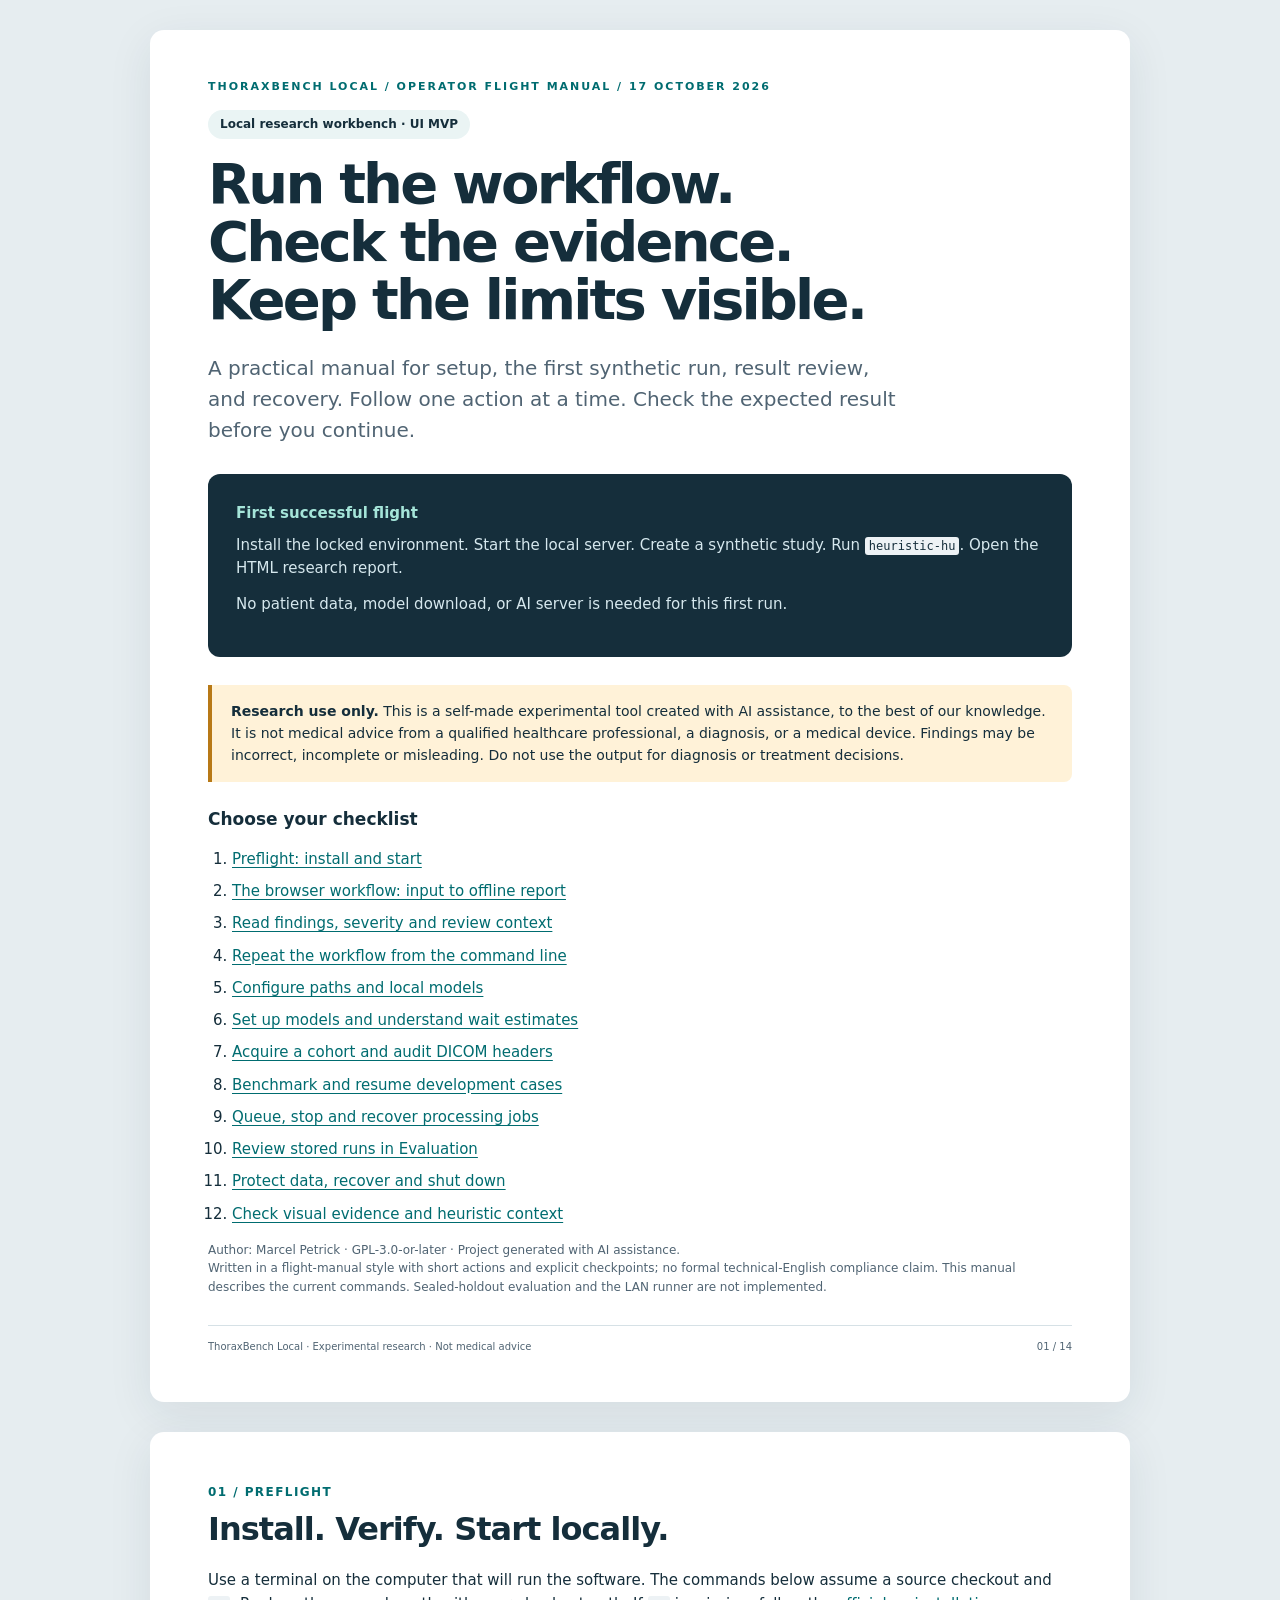
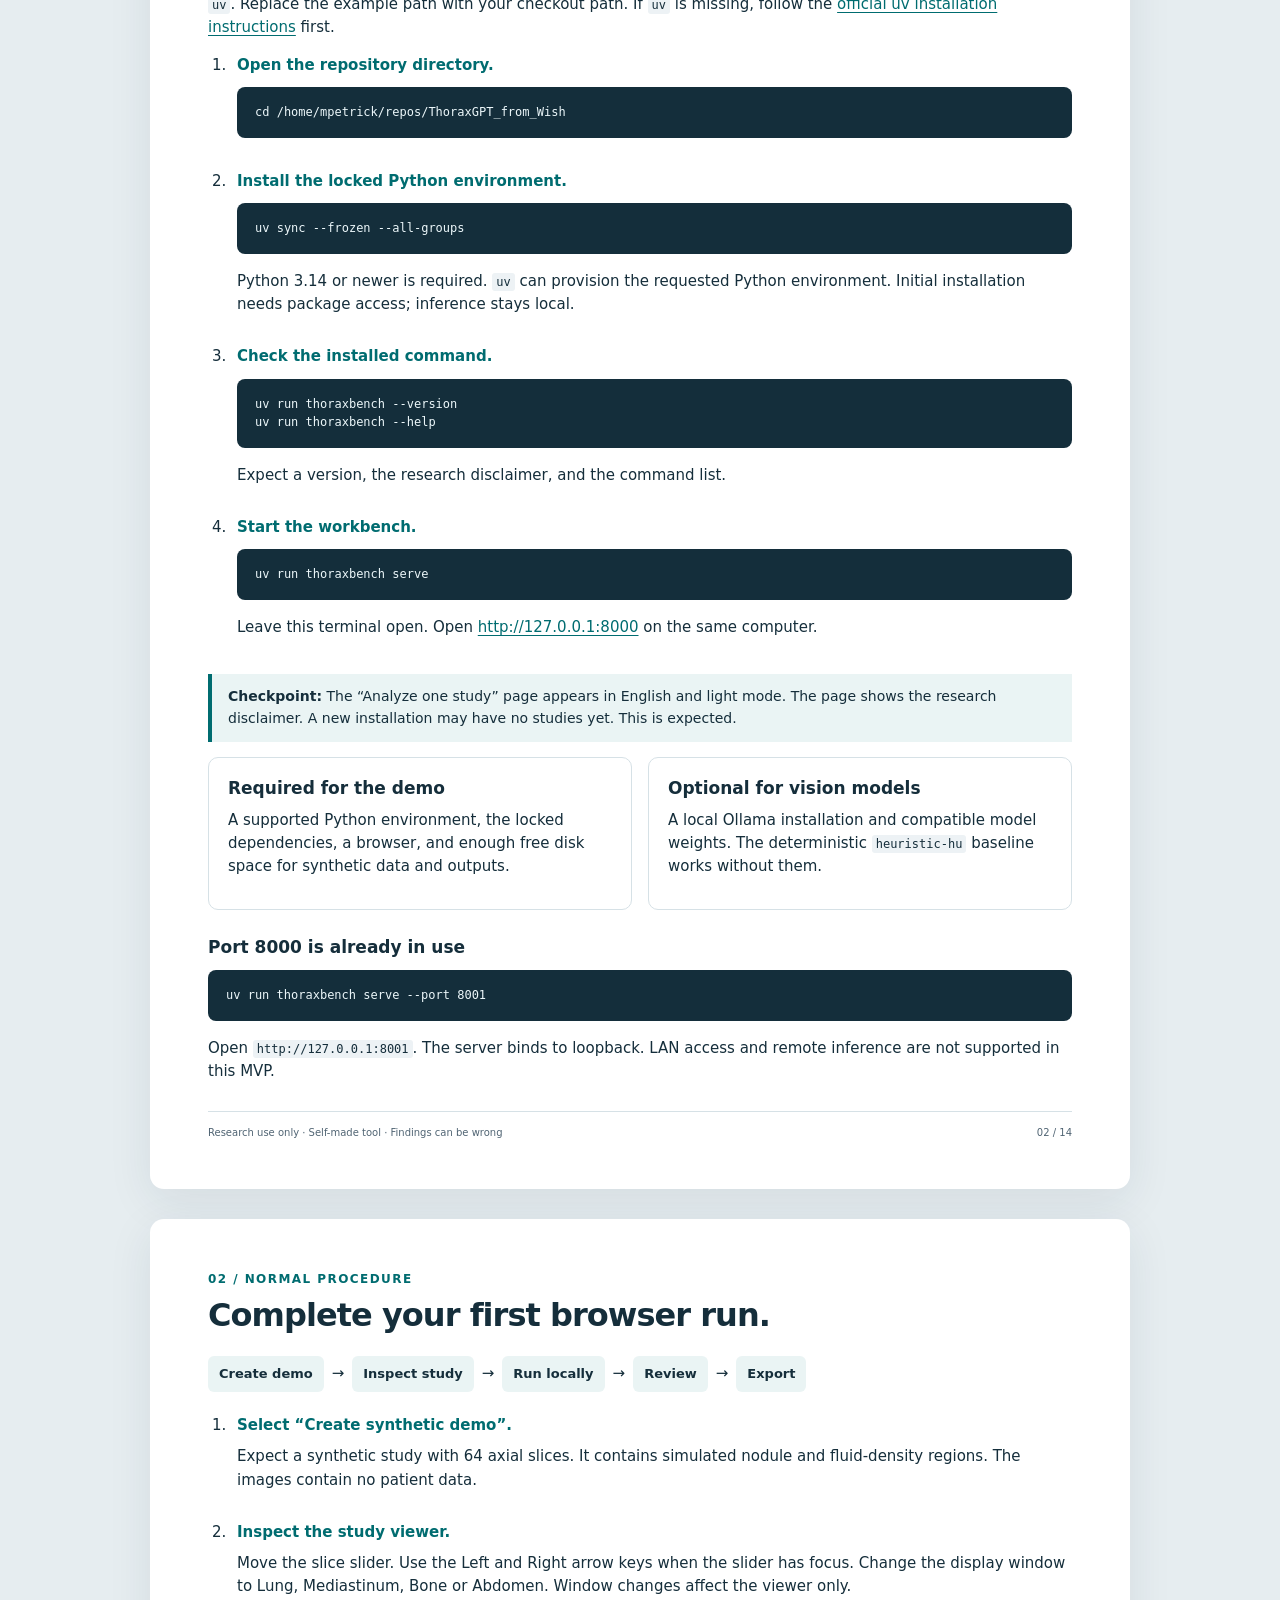
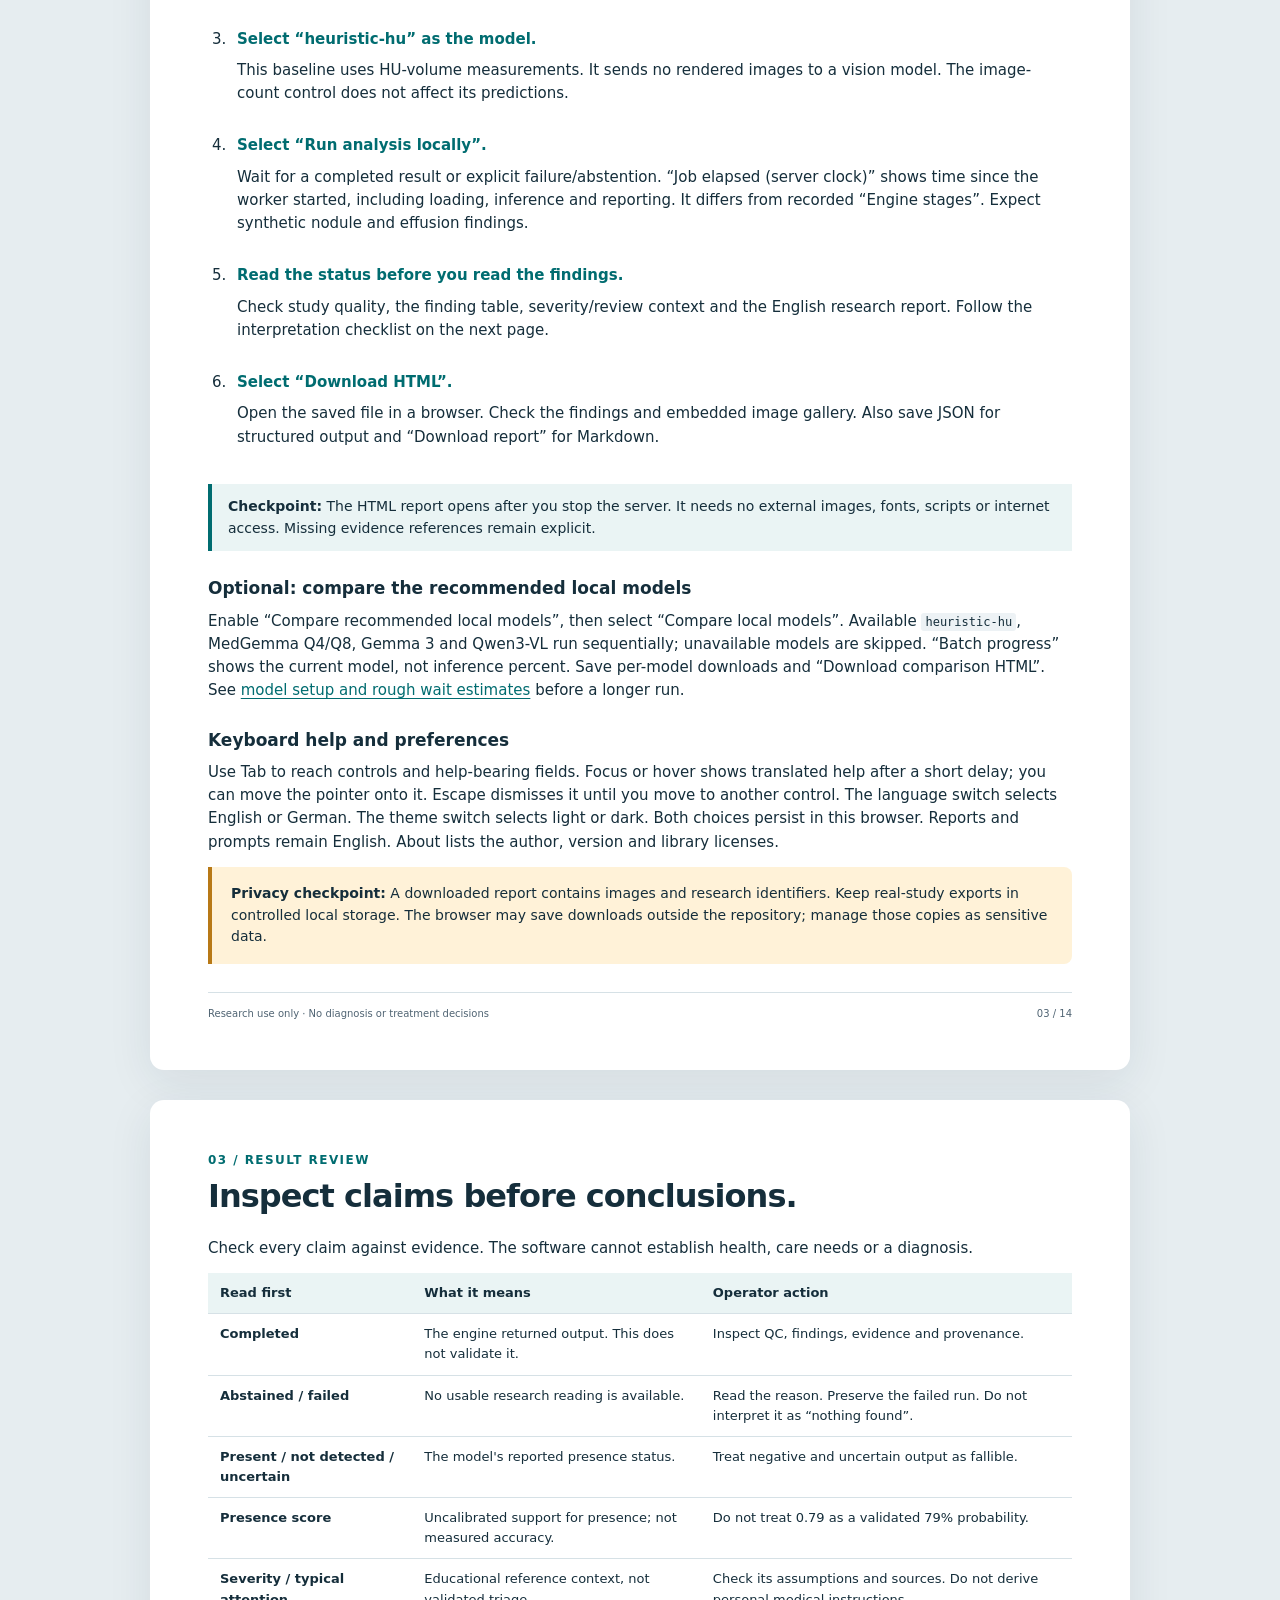
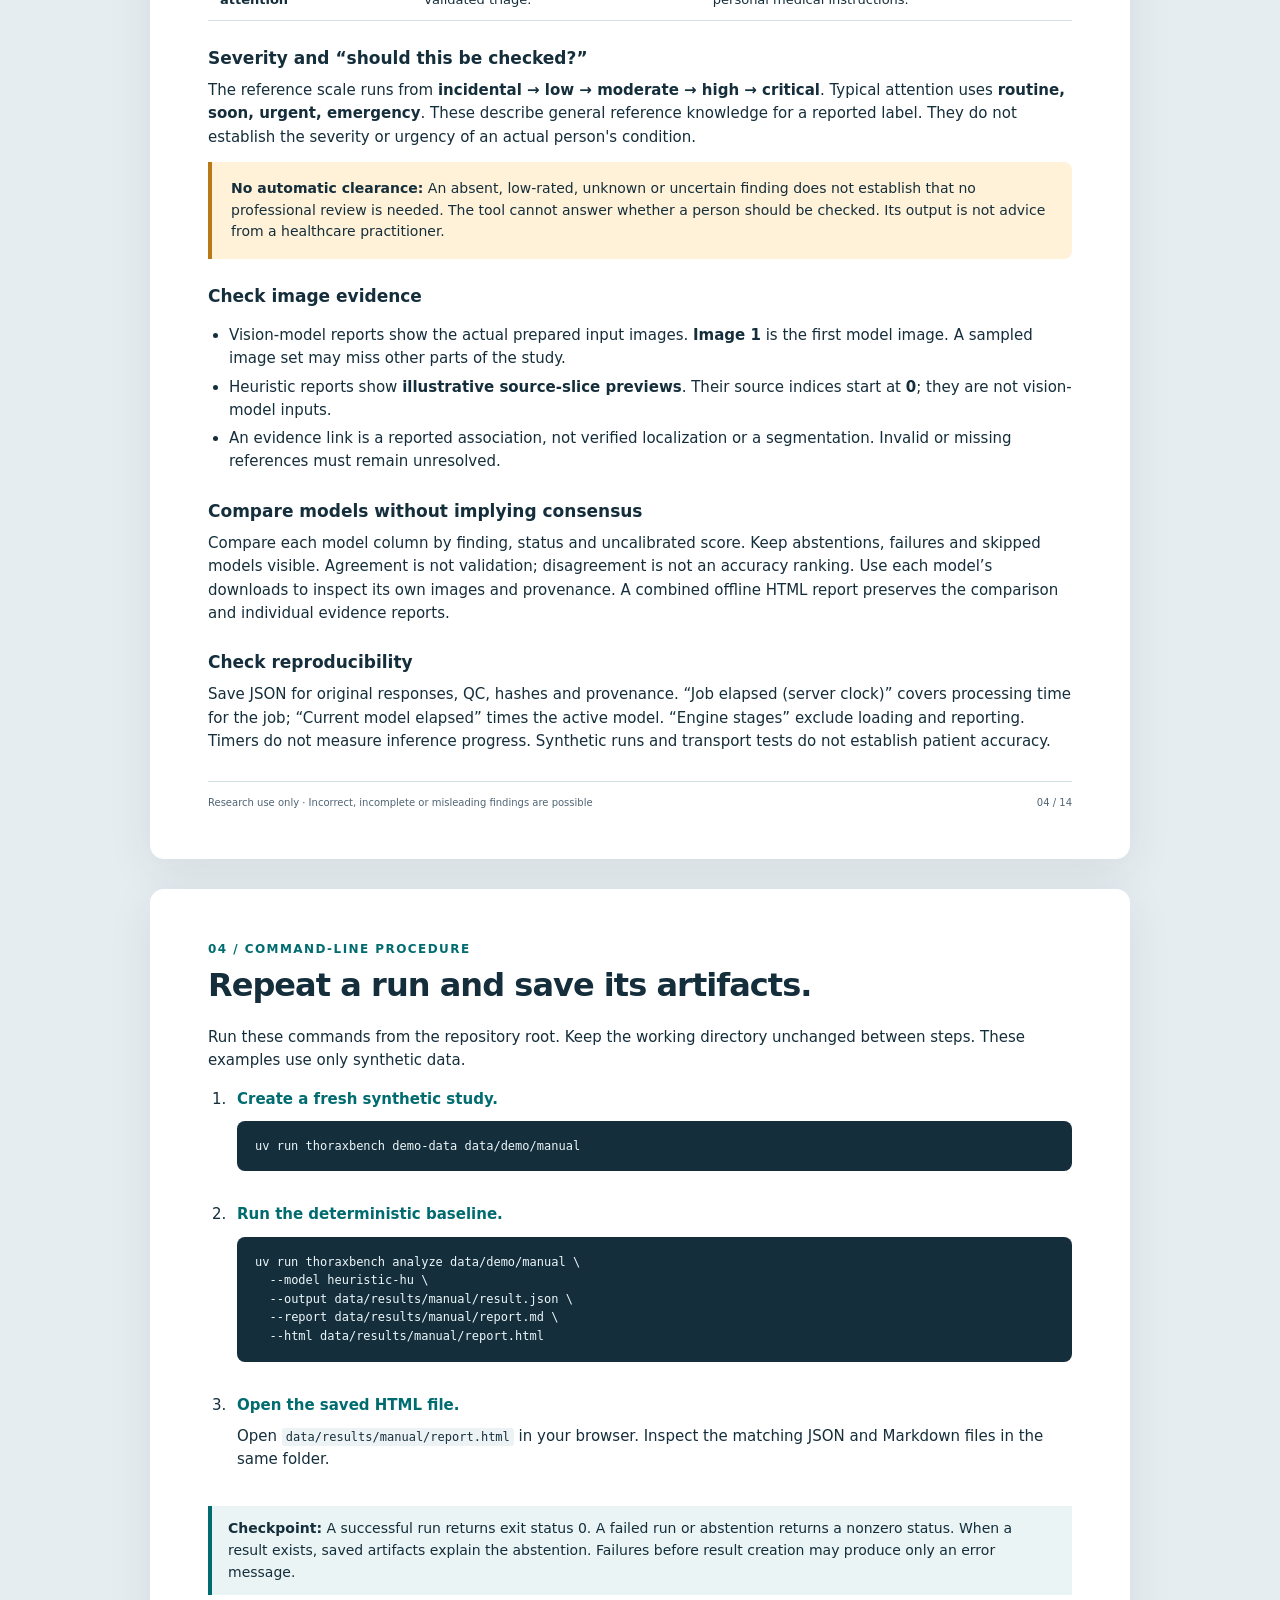
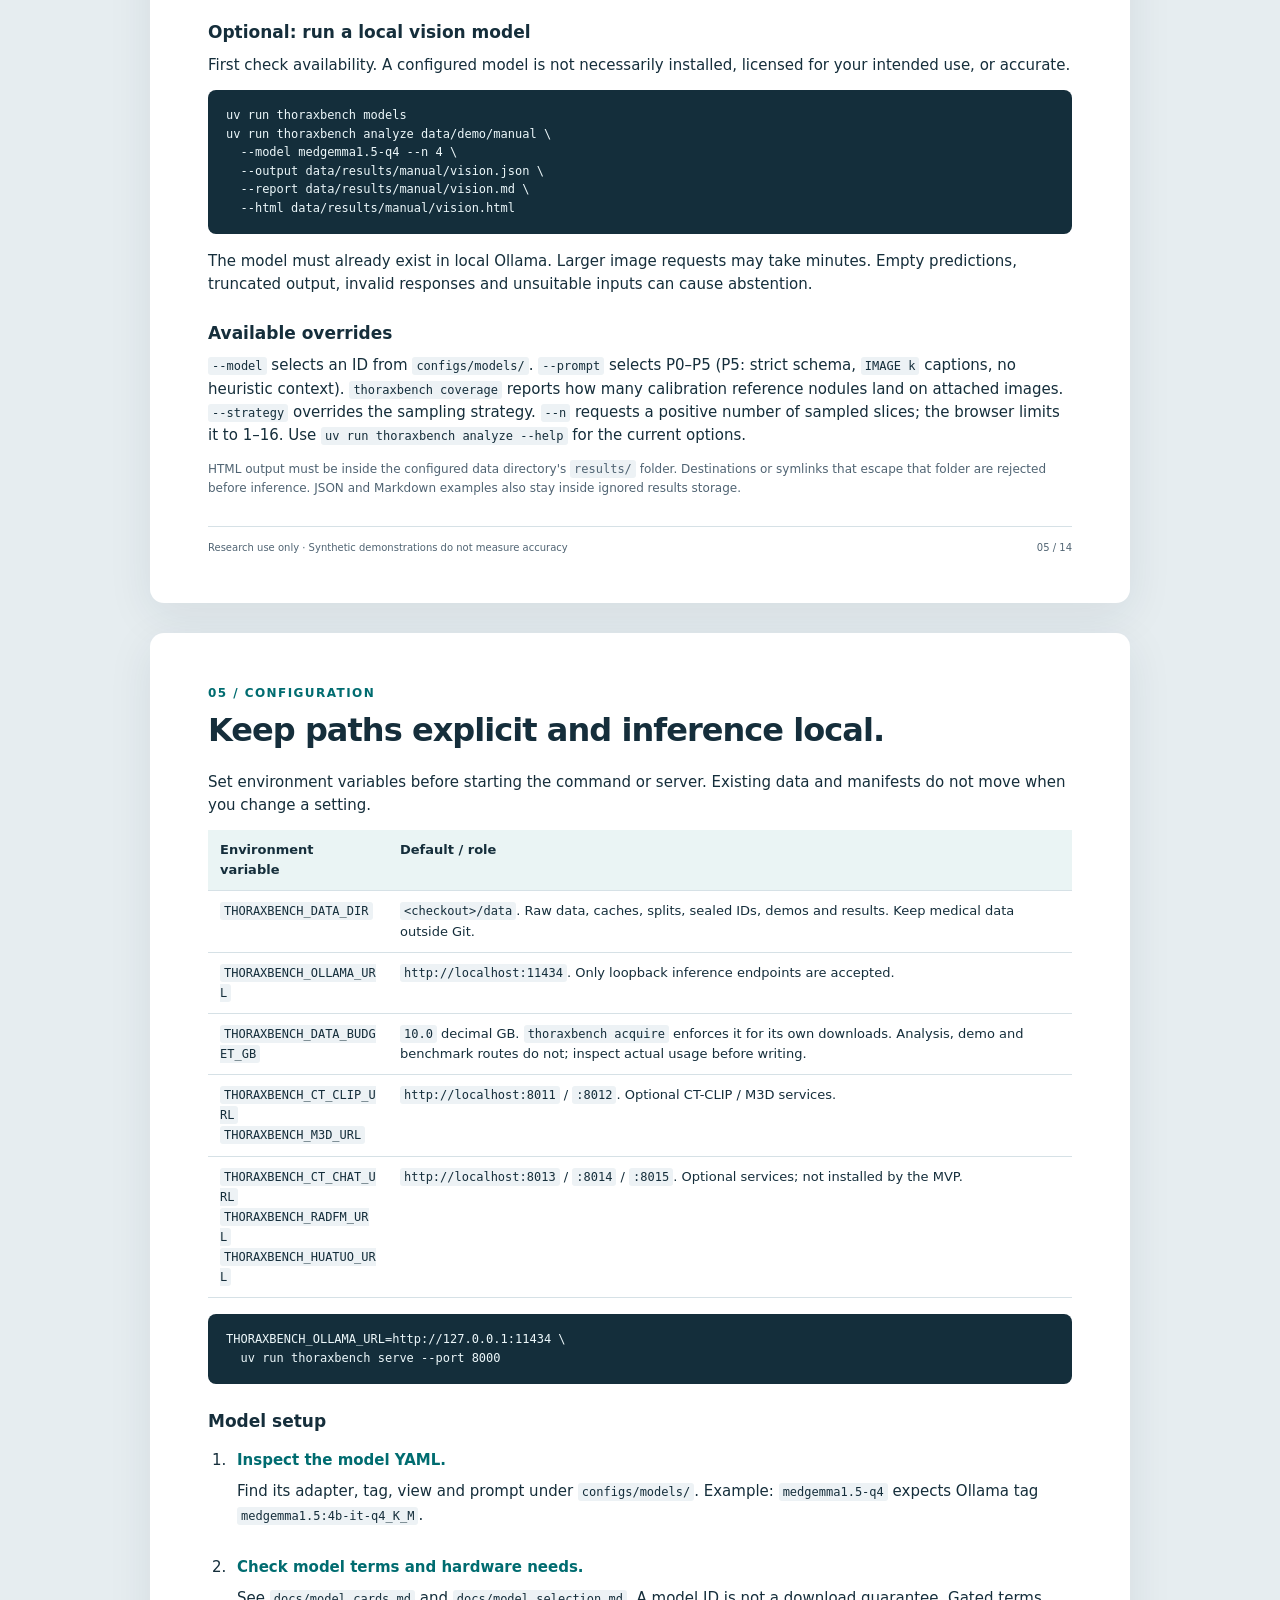
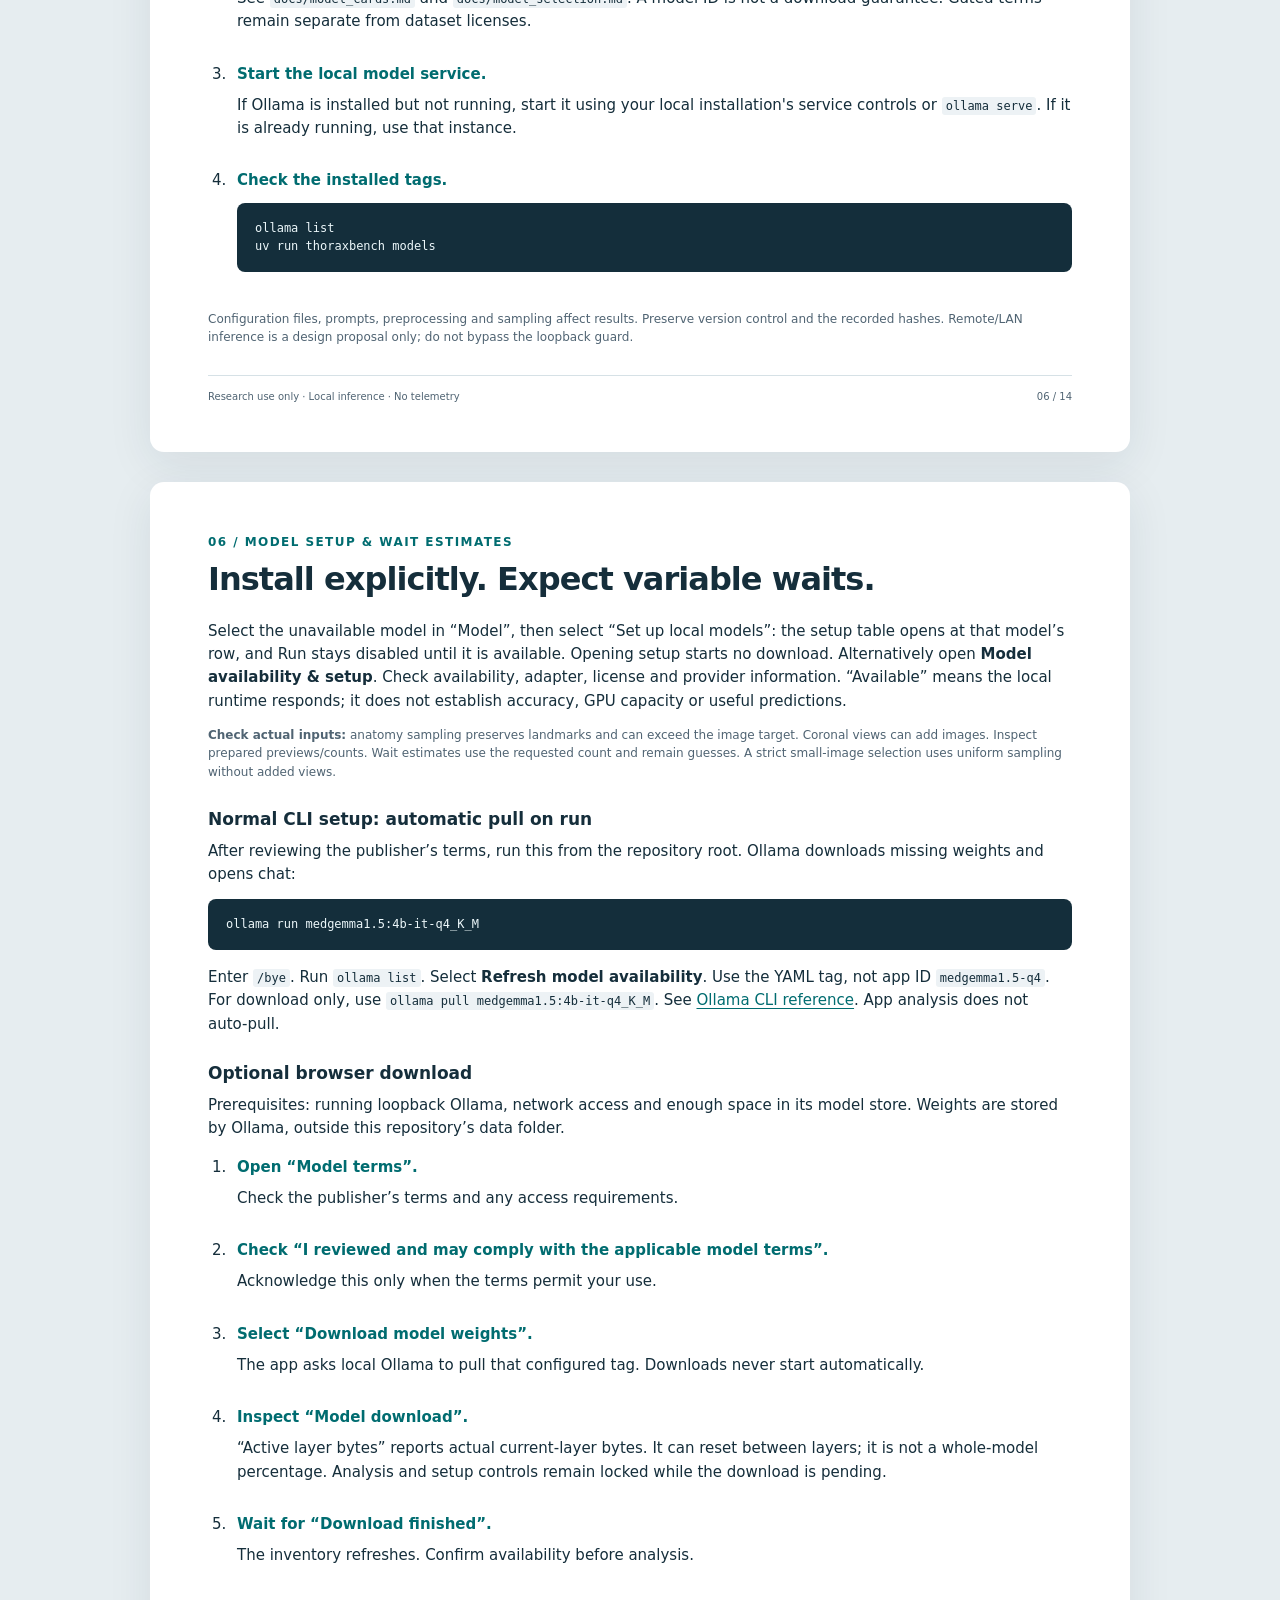
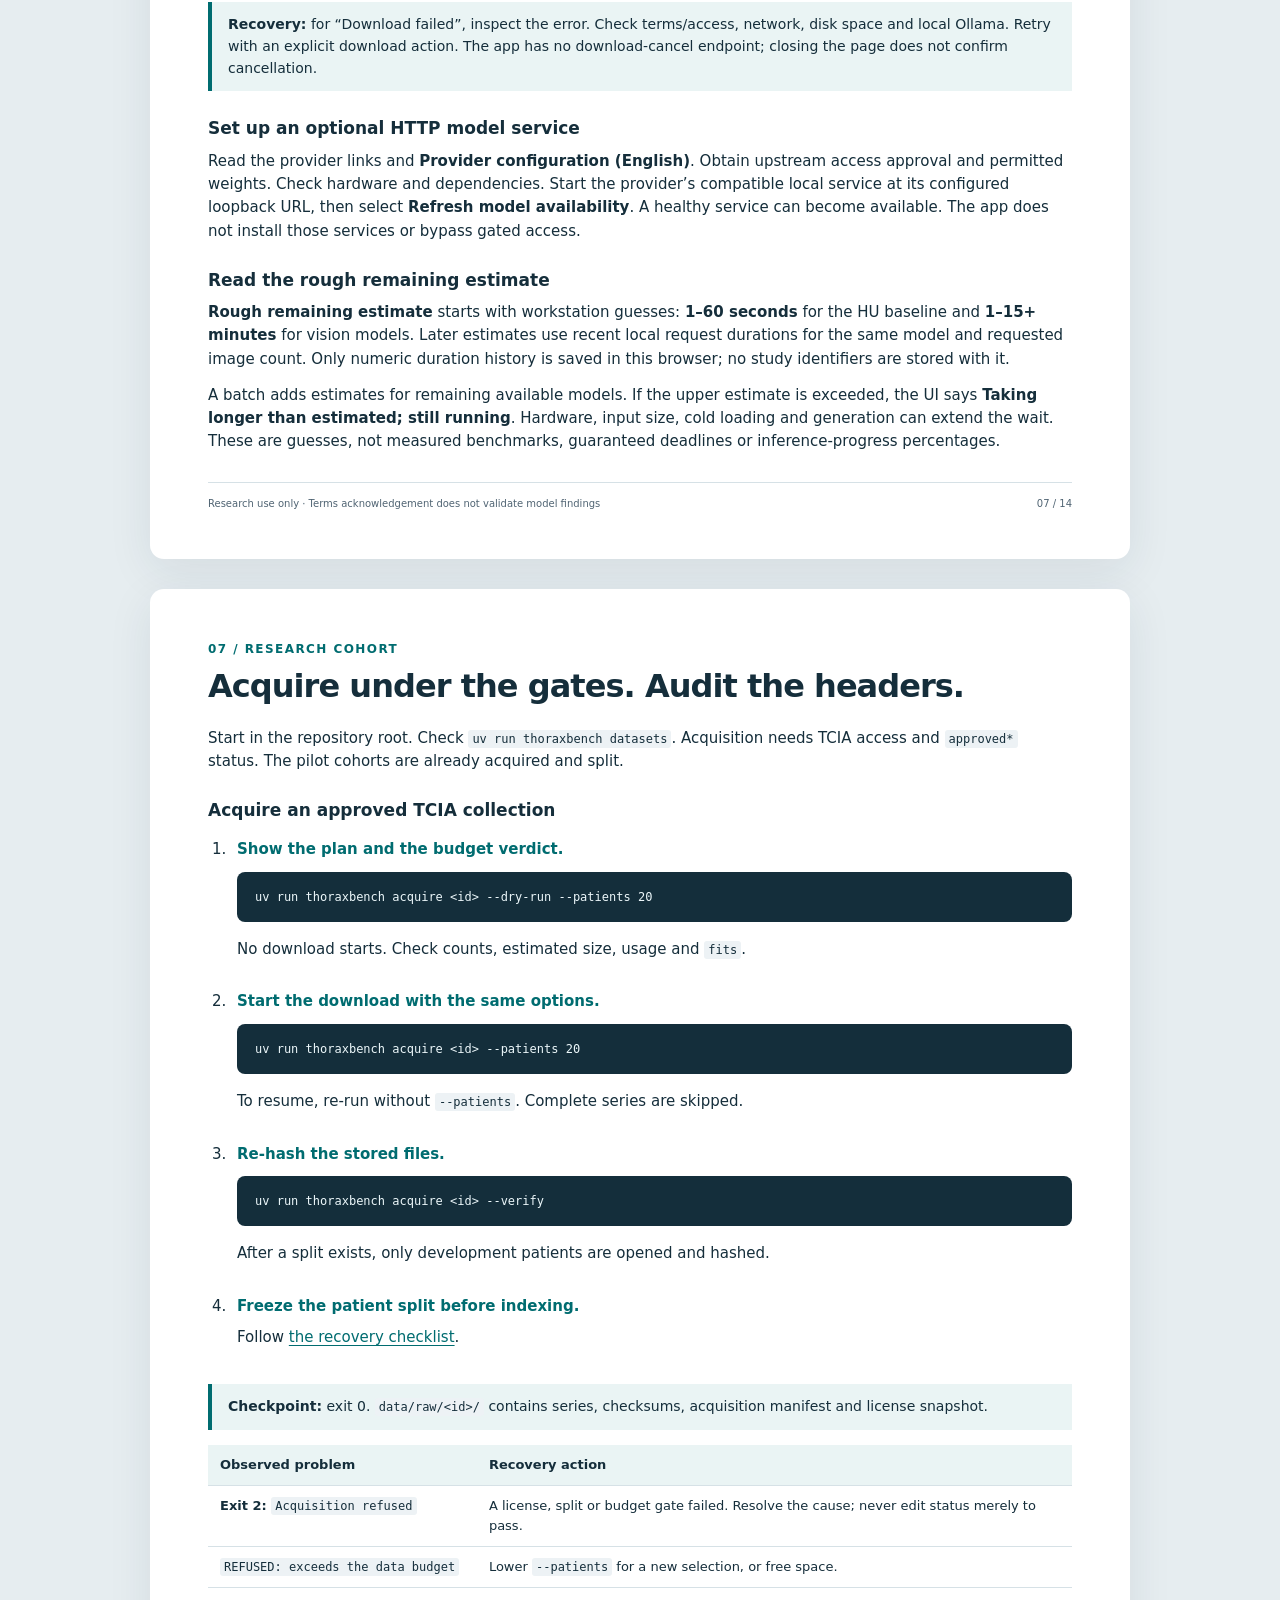
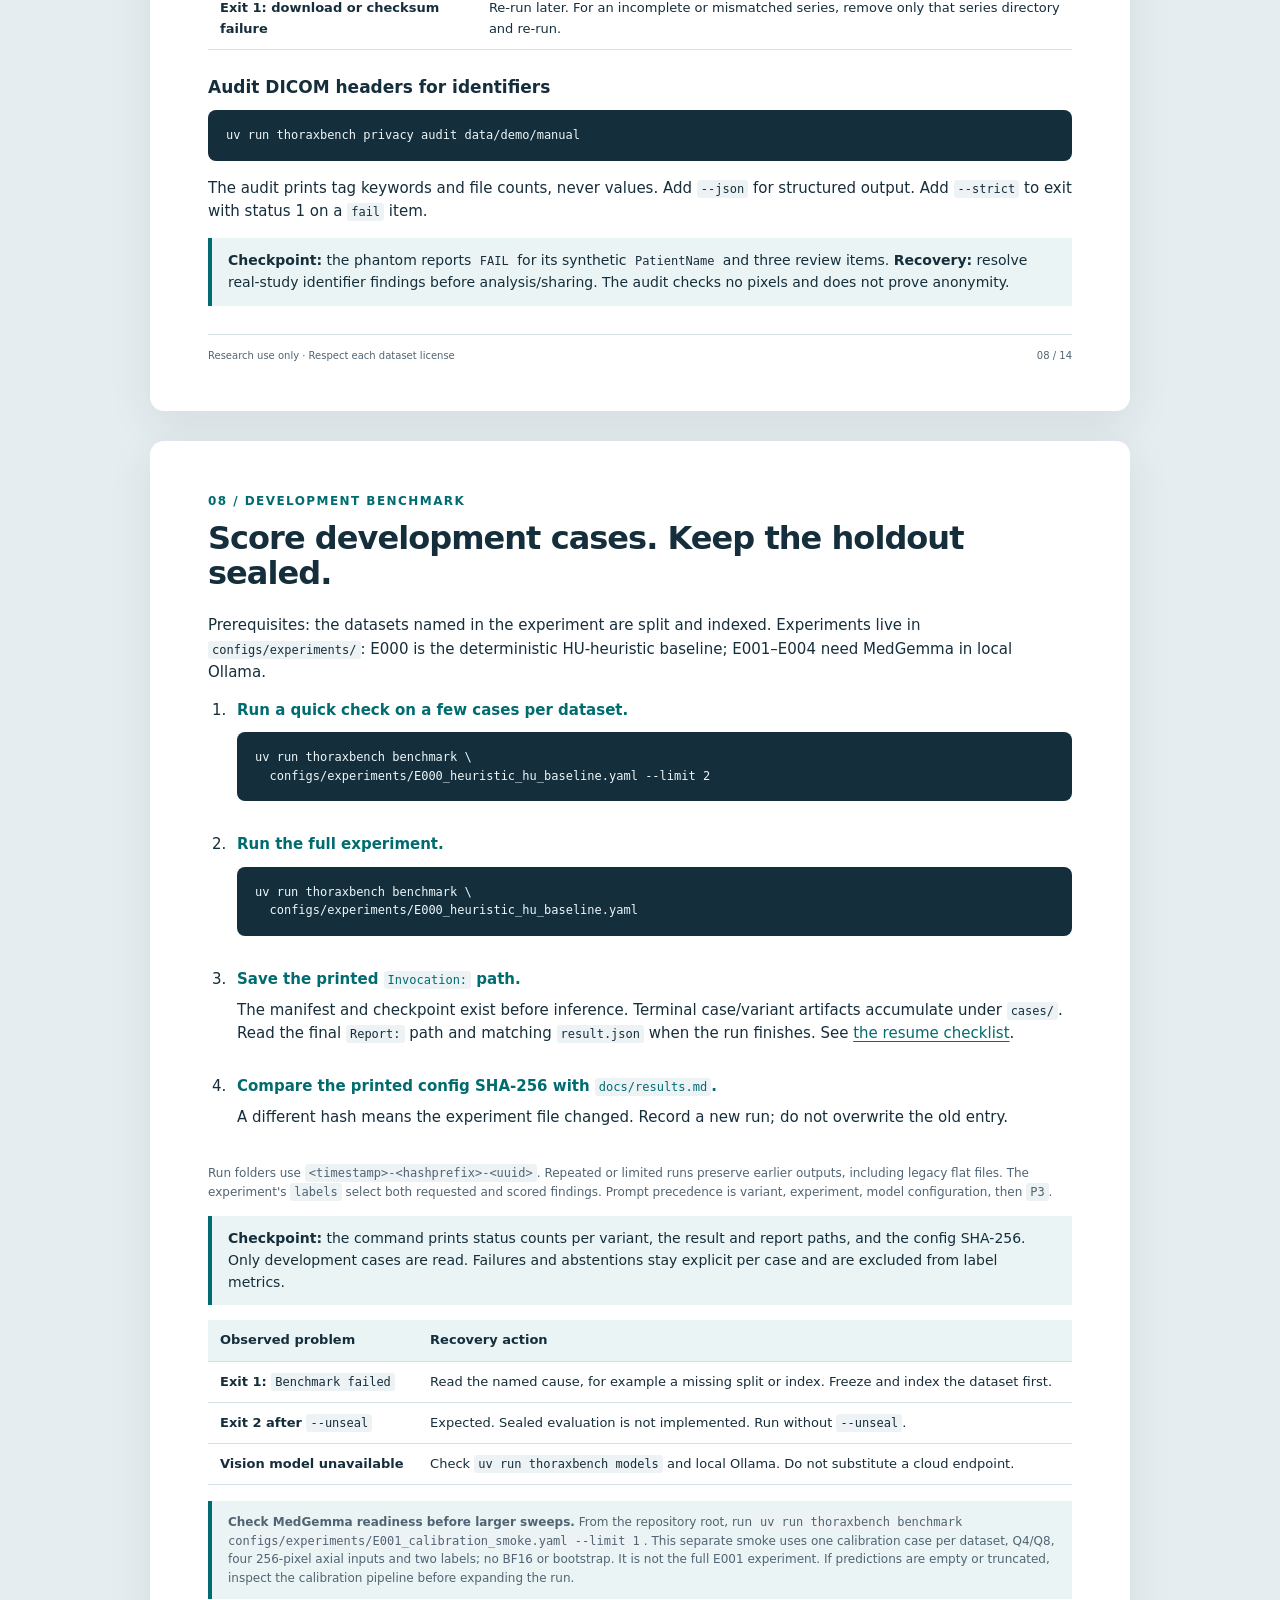
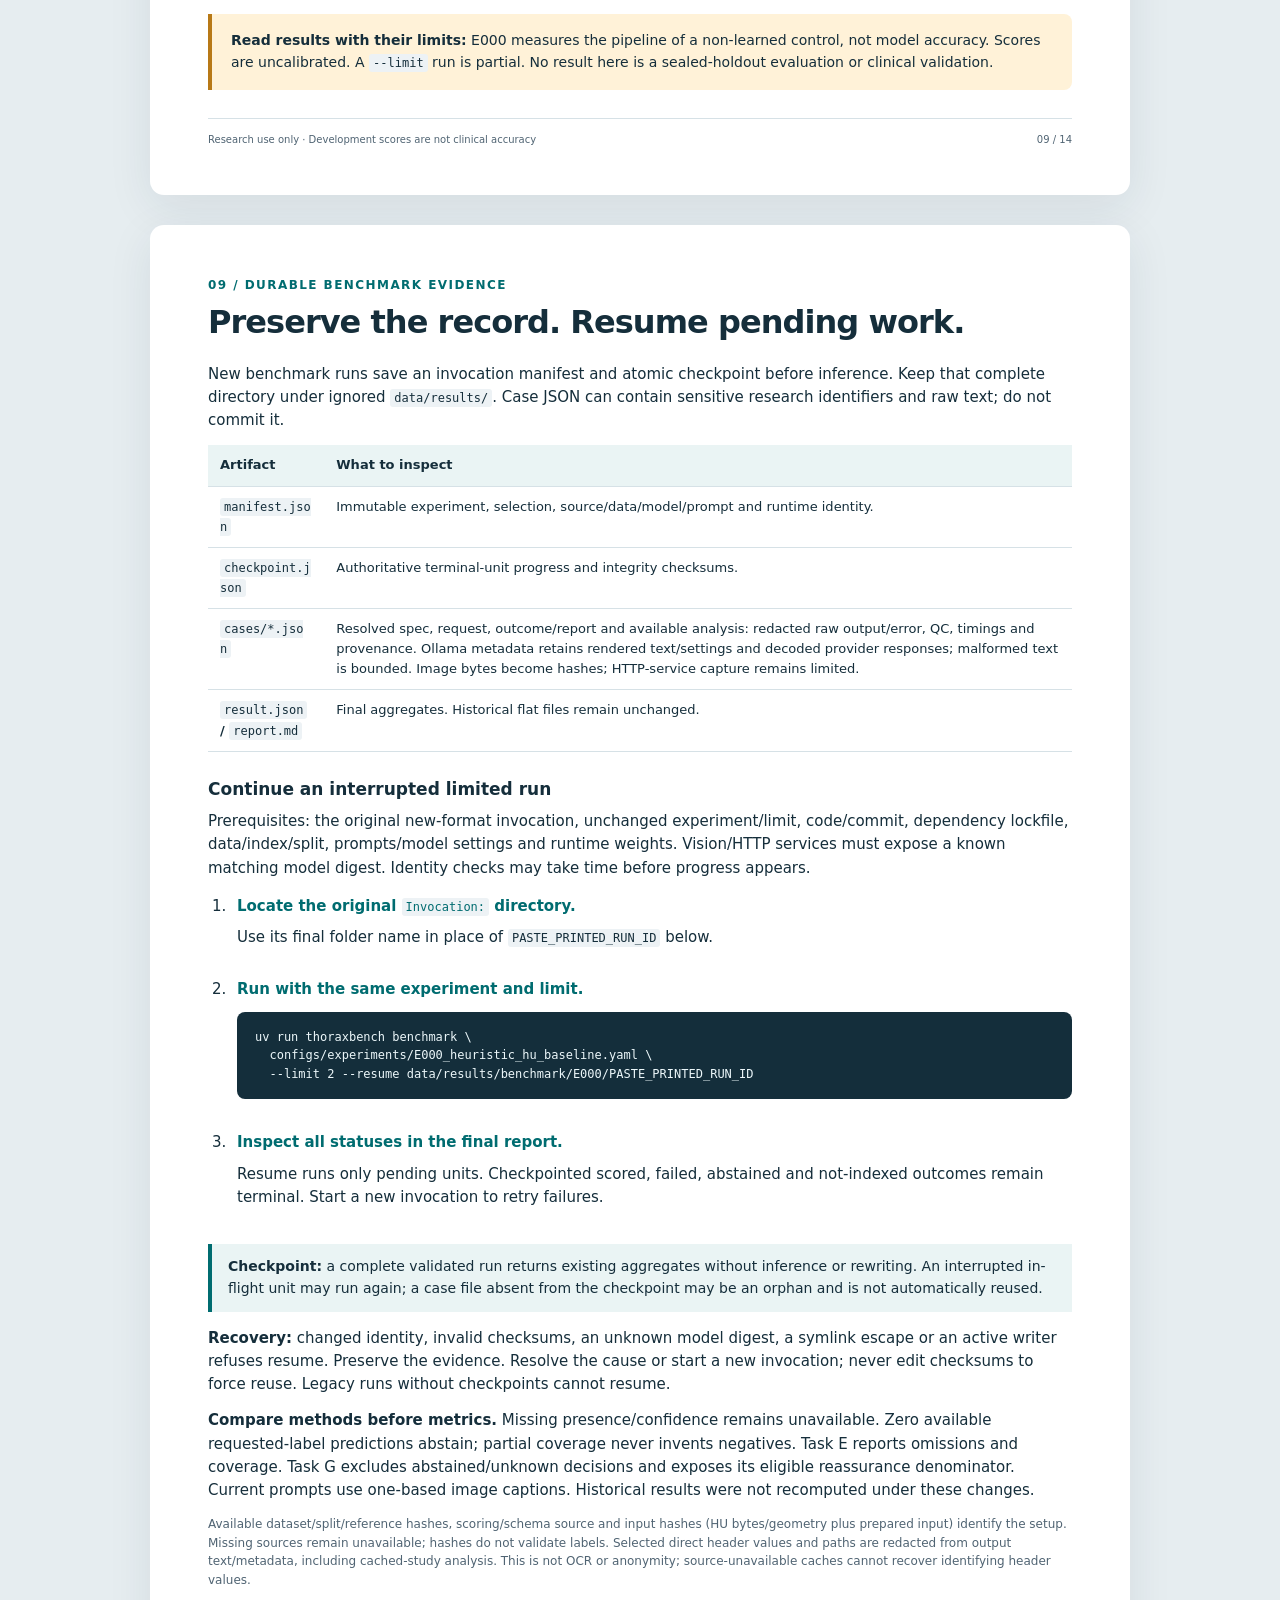
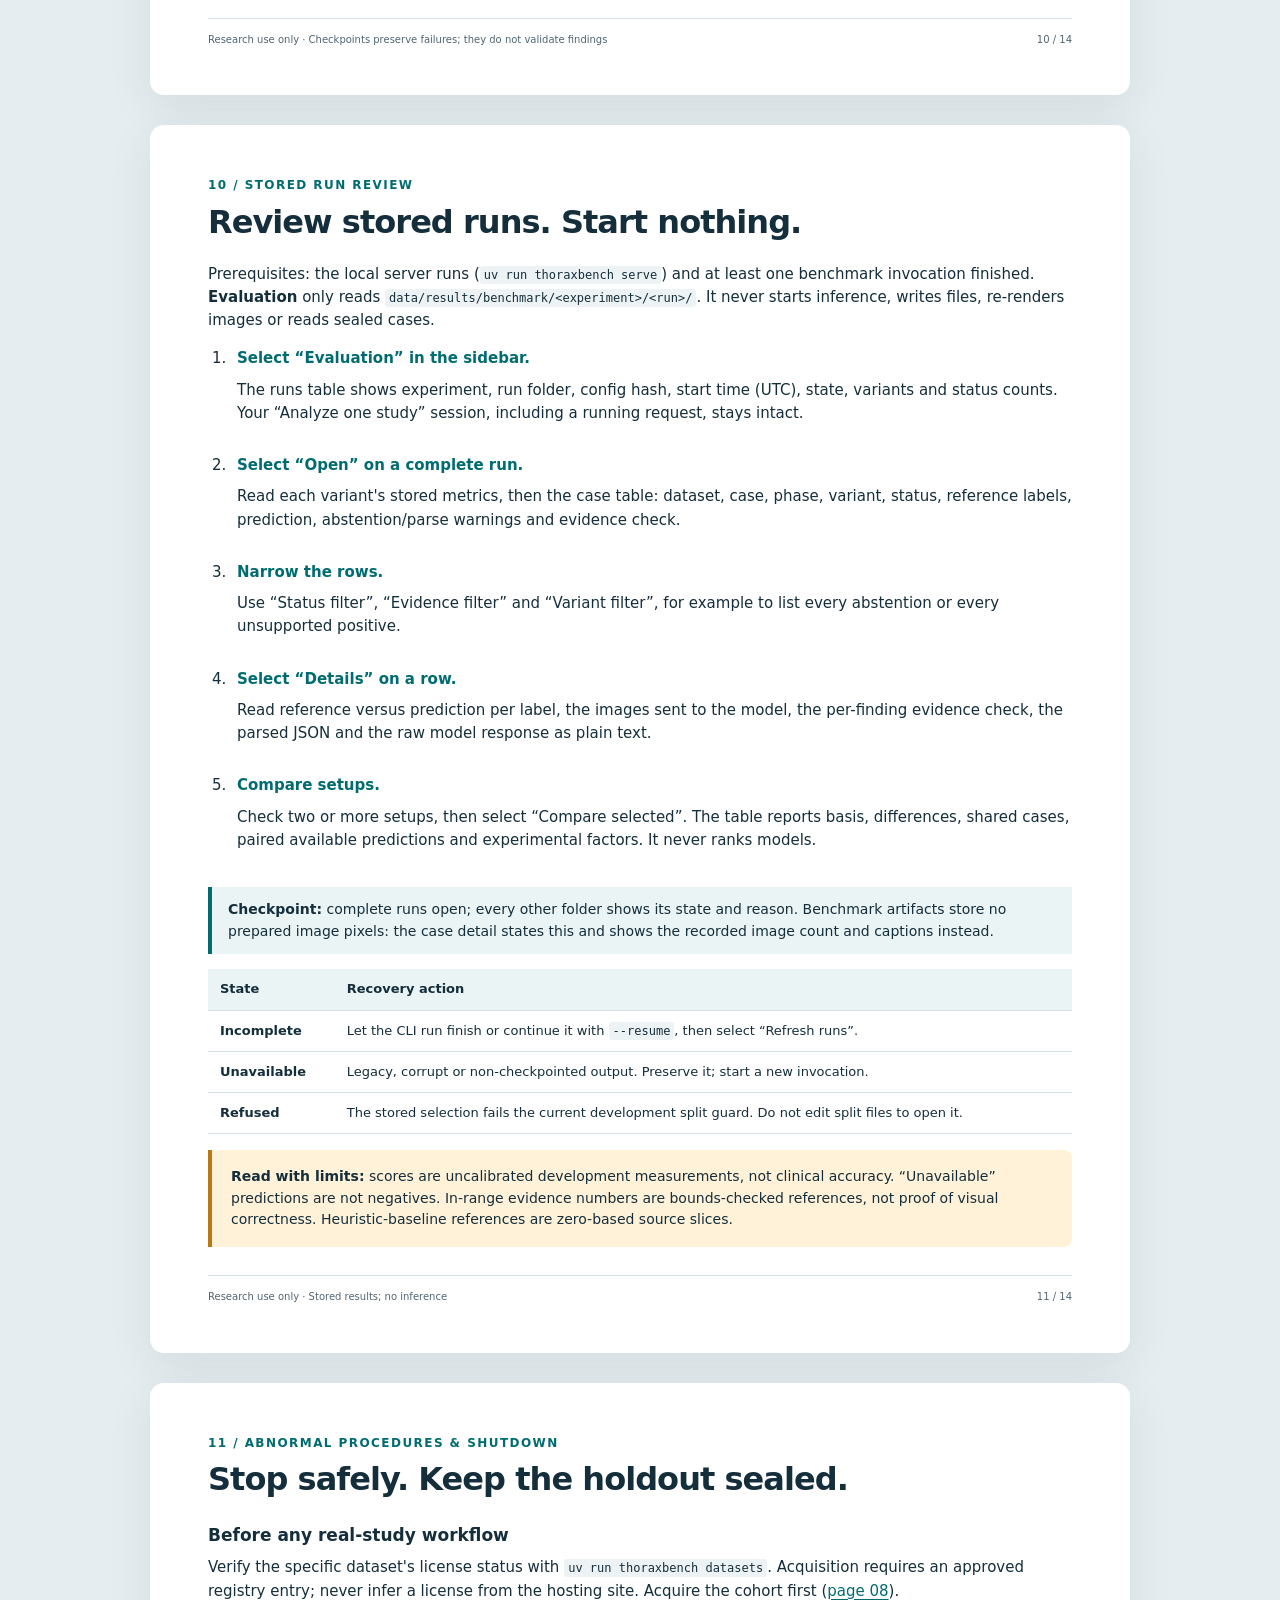
==== commit da473be6: "feat(ui): finish sequential processing jobs with cancellation and reload recovery Version: 0.4.6" ====
--- a/manual.html
+++ b/manual.html
@@ -12,7 +12,6 @@
 :root{--ink:#152e3b;--muted:#506473;--teal:#006c70;--line:#d6e1e6;--paper:#fff;--pale:#eaf4f4;--amber:#fff2d8}*{box-sizing:border-box}html{scroll-behavior:smooth}body{margin:0;background:#e6edf0;color:var(--ink);font:15px/1.55 system-ui,-apple-system,"Segoe UI",sans-serif}.sheet{position:relative;max-width:980px;margin:30px auto;padding:48px 58px;background:var(--paper);border-radius:14px;box-shadow:0 12px 45px #19334416}.eyebrow{font-size:11px;letter-spacing:.18em;text-transform:uppercase;font-weight:750;color:var(--teal);margin:0 0 15px}h1{font-size:56px;line-height:1.04;letter-spacing:-.05em;margin:16px 0 24px}h2{font-size:32px;line-height:1.12;letter-spacing:-.03em;margin:0 0 22px}h3{font-size:17px;margin:24px 0 8px}p{margin:8px 0 13px}a{color:var(--teal);text-underline-offset:3px}a:focus-visible{outline:3px solid #ad6c00;outline-offset:4px}.lead{font-size:20px;color:var(--muted);max-width:700px}.badge{display:inline-block;background:var(--pale);border-radius:99px;padding:5px 12px;font-size:12px;font-weight:700}.hero{padding:28px;border-radius:12px;background:var(--ink);color:white;margin:28px 0}.hero p{color:#d6e8ee}.hero strong{color:#a5e5d9}.hero code{color:var(--ink)}.notice{border-left:4px solid #b87916;background:var(--amber);padding:16px 19px;border-radius:0 8px 8px 0;font-size:14px}.check{border-left:4px solid var(--teal);background:var(--pale);padding:12px 16px;margin:15px 0;font-size:14px}.grid{display:grid;grid-template-columns:1fr 1fr;gap:16px}.card{padding:17px 19px;border:1px solid var(--line);border-radius:10px}.card h3{margin:0 0 8px}.contents{padding-left:24px}.contents li{margin:9px 0}.steps{padding-left:23px}.steps>li{padding:0 0 7px 6px;margin:9px 0}.steps strong{color:var(--teal)}code{font:12px/1.5 ui-monospace,"DejaVu Sans Mono",monospace;overflow-wrap:anywhere;background:#edf2f5;padding:2px 4px;border-radius:3px}pre{font:12px/1.55 ui-monospace,"DejaVu Sans Mono",monospace;white-space:pre-wrap;overflow-wrap:anywhere;padding:16px 18px;background:#142e3b;color:#ecf7fa;border-radius:8px;margin:10px 0 16px}pre code{background:none;padding:0;color:inherit}table{border-collapse:collapse;width:100%;font-size:13px;margin:12px 0 16px}th{text-align:left;background:var(--pale);font-weight:700}th,td{padding:10px 12px;border-bottom:1px solid var(--line);vertical-align:top}td:first-child{font-weight:600}ul{padding-left:21px}li{margin:5px 0}.small{font-size:12px;color:var(--muted)}footer{display:flex;justify-content:space-between;border-top:1px solid var(--line);padding-top:13px;margin-top:28px;font-size:10px;color:var(--muted)}.section-number{display:inline-block;color:var(--teal);margin-bottom:10px;font-size:12px;font-weight:750;letter-spacing:.12em}.stop{font-weight:700;color:#884a0a}.sequence{display:flex;flex-wrap:wrap;gap:8px;align-items:center;margin:22px 0}.sequence span{padding:8px 11px;background:var(--pale);border-radius:6px;font-size:13px;font-weight:650}@media(max-width:650px){.sheet{margin:12px;padding:28px 22px}h1{font-size:40px}h2{font-size:28px}.grid{grid-template-columns:1fr}th,td{padding:8px 5px;font-size:12px}pre{padding:12px;font-size:11px}}@page{size:A4;margin:0}@media print{html{scroll-behavior:auto}body{background:white;font-size:9pt;line-height:1.38;-webkit-print-color-adjust:exact;print-color-adjust:exact}.sheet{width:210mm;max-width:none;min-height:297mm;margin:0;padding:16mm 18mm 14mm;box-shadow:none;border-radius:0;break-after:page}.sheet:last-child{break-after:auto}h1{font-size:43pt}h2{font-size:25pt}h3{font-size:12pt;margin-top:15px}.lead{font-size:14pt}.eyebrow,.section-number{font-size:8pt}.notice,.check{font-size:9pt;padding:11px 13px}.small{font-size:8pt}table{font-size:8.5pt}th,td{padding:8px}pre,code{font-size:8pt}pre{padding:12px 14px}.hero{margin:22px 0;padding:23px}.grid{gap:13px}.card{padding:14px}.card,pre,tr,.notice,.check{break-inside:avoid}h2,h3{break-after:avoid}footer{font-size:7pt;margin-top:18px}.steps>li{margin:6px 0;padding-bottom:3px}p{margin:6px 0 10px}h2{margin-bottom:18px}#configuration th:first-child{width:43%}#configuration td code{font-size:7.3pt}.contents li{margin:6px 0}}
 @media print{#model-setup{font-size:8.3pt;line-height:1.26}#model-setup h3{margin-top:10px;font-size:11pt}#model-setup p{margin:5px 0 7px}#model-setup .steps>li{margin:4px 0;padding-bottom:1px}#model-setup .check{font-size:8pt;padding:8px 10px;margin:8px 0}#cohort,#resume,#benchmark{font-size:8.5pt;line-height:1.3}#cohort h2,#resume h2,#benchmark h2{font-size:23pt;margin-bottom:14px}#cohort pre,#resume pre,#benchmark pre{margin:7px 0 10px;padding:10px 12px}#cohort th,#cohort td,#resume th,#resume td,#benchmark th,#benchmark td{padding:6px}#cohort .check,#cohort .notice,#resume .check,#resume .notice,#benchmark .check,#benchmark .notice{font-size:8.2pt;padding:9px 11px;margin:11px 0}#cohort footer,#resume footer,#benchmark footer{margin-top:13px}}
 @media print{#start .contents li{margin:3px 0}#start .hero{margin:16px 0}#workbench p{margin:4px 0 8px}#workbench .steps>li{margin:5px 0;padding-bottom:1px}}
-@media print{#detector{font-size:8.2pt;line-height:1.25}#detector h2{font-size:23pt;margin-bottom:12px}#detector h3{margin-top:10px}#detector pre{padding:8px 11px;margin:6px 0 9px}#detector .steps>li{margin:3px 0;padding-bottom:0}#detector .check,#detector .notice{font-size:8pt;padding:8px 10px;margin:9px 0}}
 </style>
 </head>
 <body>
@@ -34,10 +33,10 @@
 <li><a href="#model-setup">Set up models and understand wait estimates</a></li>
 <li><a href="#cohort">Acquire a cohort and audit DICOM headers</a></li>
 <li><a href="#benchmark">Benchmark and resume development cases</a></li>
+<li><a href="#processing-jobs">Queue, stop and recover processing jobs</a></li>
 <li><a href="#evaluation">Review stored runs in Evaluation</a></li>
 <li><a href="#recovery">Protect data, recover and shut down</a></li>
 <li><a href="#evidence-check">Check visual evidence and heuristic context</a></li>
-<li><a href="#detector">Set up the supervised reference detector</a></li>
 </ol>
 <p class="small">Author: Marcel Petrick · GPL-3.0-or-later · Project generated with AI assistance.<br>Written in a flight-manual style with short actions and explicit checkpoints; no formal technical-English compliance claim. This manual describes the current commands. Sealed-holdout evaluation and the LAN runner are not implemented.</p>
 <footer><span>ThoraxBench Local · Experimental research · Not medical advice</span><span>01 / 14</span></footer>
@@ -66,7 +65,7 @@
 <li><strong>Select “Create synthetic demo”.</strong><p>Expect a synthetic study with 64 axial slices. It contains simulated nodule and fluid-density regions. The images contain no patient data.</p></li>
 <li><strong>Inspect the study viewer.</strong><p>Move the slice slider. Use the Left and Right arrow keys when the slider has focus. Change the display window to Lung, Mediastinum, Bone or Abdomen. Window changes affect the viewer only.</p></li>
 <li><strong>Select “heuristic-hu” as the model.</strong><p>This baseline uses HU-volume measurements. It sends no rendered images to a vision model. The image-count control does not affect its predictions.</p></li>
-<li><strong>Select “Run analysis locally”.</strong><p>Wait for a completed result or explicit failure/abstention. “Browser request elapsed” shows waiting time, including loading, inference and reporting. It differs from recorded “Engine stages”. Expect synthetic nodule and effusion findings.</p></li>
+<li><strong>Select “Run analysis locally”.</strong><p>Wait for a completed result or explicit failure/abstention. “Job elapsed (server clock)” shows time since the worker started, including loading, inference and reporting. It differs from recorded “Engine stages”. Expect synthetic nodule and effusion findings.</p></li>
 <li><strong>Read the status before you read the findings.</strong><p>Check study quality, the finding table, severity/review context and the English research report. Follow the interpretation checklist on the next page.</p></li>
 <li><strong>Select “Download HTML”.</strong><p>Open the saved file in a browser. Check the findings and embedded image gallery. Also save JSON for structured output and “Download report” for Markdown.</p></li>
 </ol>
@@ -101,7 +100,7 @@
 <h3>Compare models without implying consensus</h3>
 <p>Compare each model column by finding, status and uncalibrated score. Keep abstentions, failures and skipped models visible. Agreement is not validation; disagreement is not an accuracy ranking. Use each model’s downloads to inspect its own images and provenance. A combined offline HTML report preserves the comparison and individual evidence reports.</p>
 <h3>Check reproducibility</h3>
-<p>Save JSON for original responses, QC, hashes and provenance. “Browser request elapsed” covers waiting time for the request or batch; “Current model elapsed” times the active model. “Engine stages” exclude loading and reporting. Timers do not measure inference progress. Synthetic runs and transport tests do not establish patient accuracy.</p>
+<p>Save JSON for original responses, QC, hashes and provenance. “Job elapsed (server clock)” covers processing time for the job; “Current model elapsed” times the active model. “Engine stages” exclude loading and reporting. Timers do not measure inference progress. Synthetic runs and transport tests do not establish patient accuracy.</p>
 <footer><span>Research use only · Incorrect, incomplete or misleading findings are possible</span><span>04 / 14</span></footer>
 </section>
 <section class="sheet" id="commands">
@@ -310,28 +309,22 @@
 <div class="check"><strong>Recovery:</strong> preserve failures and unavailable predictions. Check raw output, valid image bounds and label coverage. Start a new invocation for changed configuration. Do not tune on internal-test or sealed data or expand to full sweeps merely because JSON parses.</div>
 <footer><span>Self-made research tool · Not professional medical advice · Findings may be wrong</span><span>13 / 14</span></footer>
 </section>
-<section class="sheet" id="detector">
-<span class="section-number">13 / REFERENCE DETECTOR</span><h2>Detect candidates. Preserve the limits.</h2>
-<div class="notice"><strong>Research use only.</strong> This self-made experimental tool may return incorrect, incomplete or misleading findings. It is not professional medical advice or a basis for diagnosis or treatment.</div>
-<p>The optional <code>monai-lung-nodule</code> model runs a pretrained MONAI LUNA16 RetinaNet locally, without training. Candidates carry <code>source: detector</code>, millimetre centres, approximate box size and detection scores. The study nodule score is the maximum candidate score. It is not calibrated.</p>
-<h3>Install and explicitly acquire weights</h3>
-<p>Prerequisites: source checkout, Python 3.14, uv, package access and sufficient storage. Run from the repository root. The default installation does not include PyTorch.</p>
-<ol class="steps">
-<li><strong>Install the pinned optional stack.</strong><pre><code>uv sync --frozen --all-groups --extra detector</code></pre></li>
-<li><strong>Read the terms without downloading.</strong><pre><code>uv run --extra detector python scripts/fetch_monai_bundle.py</code></pre><p>Expect terms and exit status 2. The bundle uses Apache-2.0; training data notices name LUNA16 CC BY 4.0 and LIDC-IDRI CC BY 3.0.</p></li>
-<li><strong>After reviewing the terms, explicitly fetch the pinned files.</strong><pre><code>uv run --extra detector python scripts/fetch_monai_bundle.py --accept-terms</code></pre></li>
-<li><strong>Verify local sizes and checksums.</strong><pre><code>uv run --extra detector python scripts/fetch_monai_bundle.py --verify</code></pre></li>
-</ol>
-<div class="check"><strong>Checkpoint:</strong> five revision-pinned files verify under ignored <code>data/models/monai/</code>. Weights are approximately 84 MB; Python/CUDA packages need more space. Missing or altered weights fail explicitly. Inference never downloads them.</div>
-<h3>Run one bounded calibration reference</h3>
-<p>Prerequisites: approved acquisition, frozen split and development-only index. Keep one GPU job active. This command selects at most one calibration case per dataset.</p>
-<pre><code>uv run --extra detector thoraxbench benchmark \
-  configs/experiments/E013_luna16_bundle.yaml --limit 1</code></pre>
-<p>Keep raw output, provenance, failures and checkpoints. LUNA16 contains LIDC scans: every LIDC row is training-overlap flagged and cannot establish unbiased accuracy. NSCLC has sparse nodule references. The project FROC rules approximate LUNA16 style; they are not the official challenge scorer.</p>
-<p>The default ROI is 256 × 256 × 128. Auto uses CUDA when at least 3000 MiB is free and otherwise CPU. Override with <code>THORAXBENCH_DETECTOR_DEVICE=cpu</code> or <code>cuda</code>. A reduced synthetic CPU API smoke passed; default-ROI latency and accuracy remain unestablished. The adapted SciPy resampling and smaller ROI are not upstream benchmark parity.</p>
-<p>The shared crop component creates in-memory axial/coronal candidate previews without score cues. Detect → VLM verify → review integration remains separate. See <a href="docs/detector-baseline.md">the detector guide</a> for synthetic commands, geometry limits and provenance.</p>
-<div class="check"><strong>Recovery:</strong> preserve the error. Check dependencies, free space and pinned checksums. Do not bypass a guard, invent image links or treat no candidate as evidence of health.</div>
-<footer><span>Self-made research tool · Not medical advice · Training overlap remains visible</span><span>14 / 14</span></footer>
+
+<section class="sheet" id="processing-jobs">
+<span class="section-number">13 / PROCESSING JOBS</span><h2>Queue work. Keep its status.</h2>
+<div class="notice"><strong>Research use only.</strong> This self-made tool may be wrong, incomplete or misleading. It is not professional medical advice or a basis for diagnosis or treatment.</div>
+<p>Prerequisite: start one local server from the repository root with <code>uv run thoraxbench serve</code>. Analysis, comparisons and acknowledged model downloads share one worker.</p>
+<ol class="steps">
+<li><strong>Submit an analysis.</strong><p>Choose a study and model, then select “Run analysis locally”. A comparison runs its available models sequentially. Other jobs can wait.</p></li>
+<li><strong>Open Jobs.</strong><p>Inspect status, current stage, queue position, server-measured elapsed time and per-model outcomes. The bar and tab title remain visible across pages. Reloading reconnects to the same server session.</p></li>
+<li><strong>Cancel waiting work if needed.</strong><p>Select Cancel on a queued row. It will not reach a model. Select Stop on running work to close its request and stop at the next stage boundary. The provider may continue computing in the background.</p></li>
+<li><strong>Open the completed result.</strong><p>Use Open result to inspect findings and download reports. Failures, abstentions and completed comparison steps stay visible. They are not accuracy evidence.</p></li>
+</ol>
+<h3>Understand elapsed time and retention</h3>
+<p>Job elapsed uses the server monotonic clock since worker start. It freezes at completion. It differs from engine stages, queue waiting and rough estimates. The queue permits eight waiting jobs and retains 32 terminal jobs. Identical active analyses follow the existing job.</p>
+<div class="check"><strong>Checkpoint:</strong> start the synthetic demo, open About, reload, then open Jobs. The same job remains visible. Cancel a queued job or open a completed report.</div>
+<div class="check"><strong>Recovery:</strong> server restart loses in-memory jobs and registered download links. Saved report files remain in <code>data/results/ui/</code>. Open those files directly or submit a new job. Do not start several server workers against one GPU.</div>
+<footer><span>Self-made research tool · Not professional medical advice · Errors possible</span><span>14 / 14</span></footer>
 </section>
 </main>
 </body>
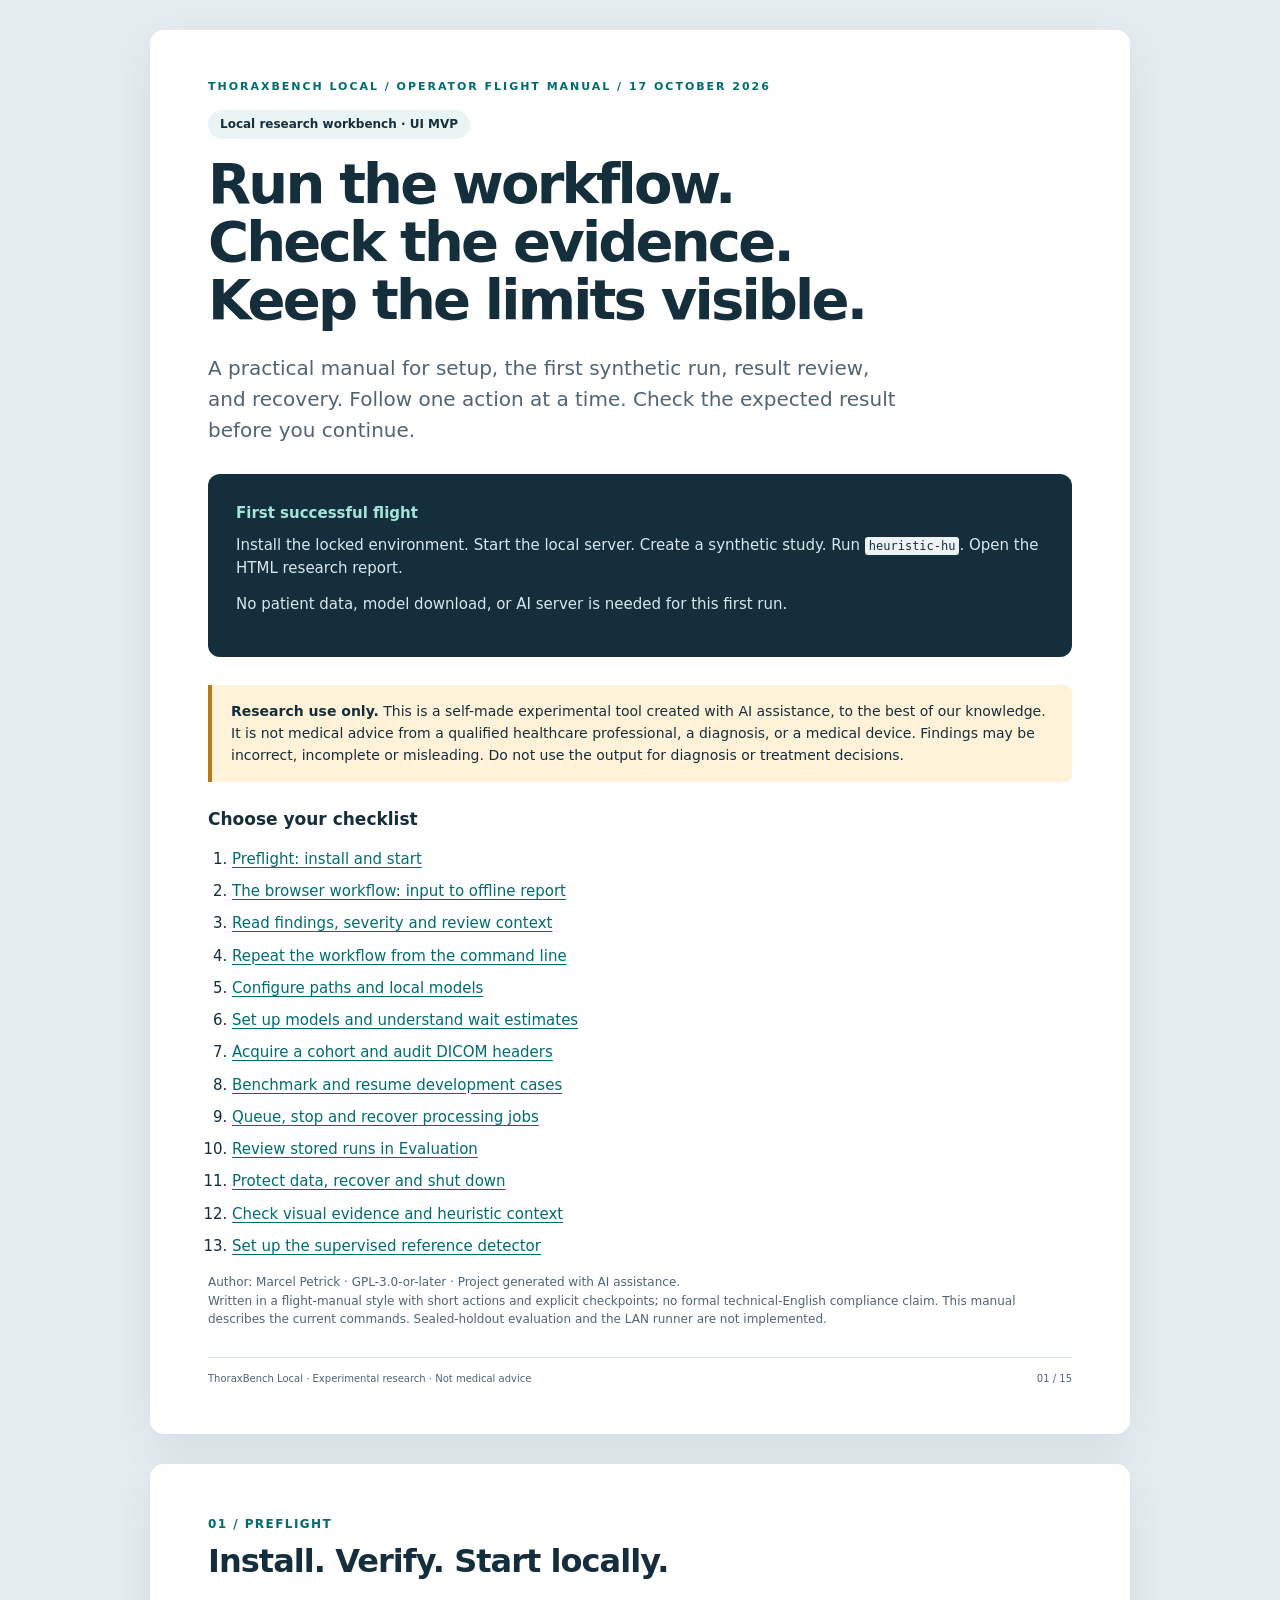
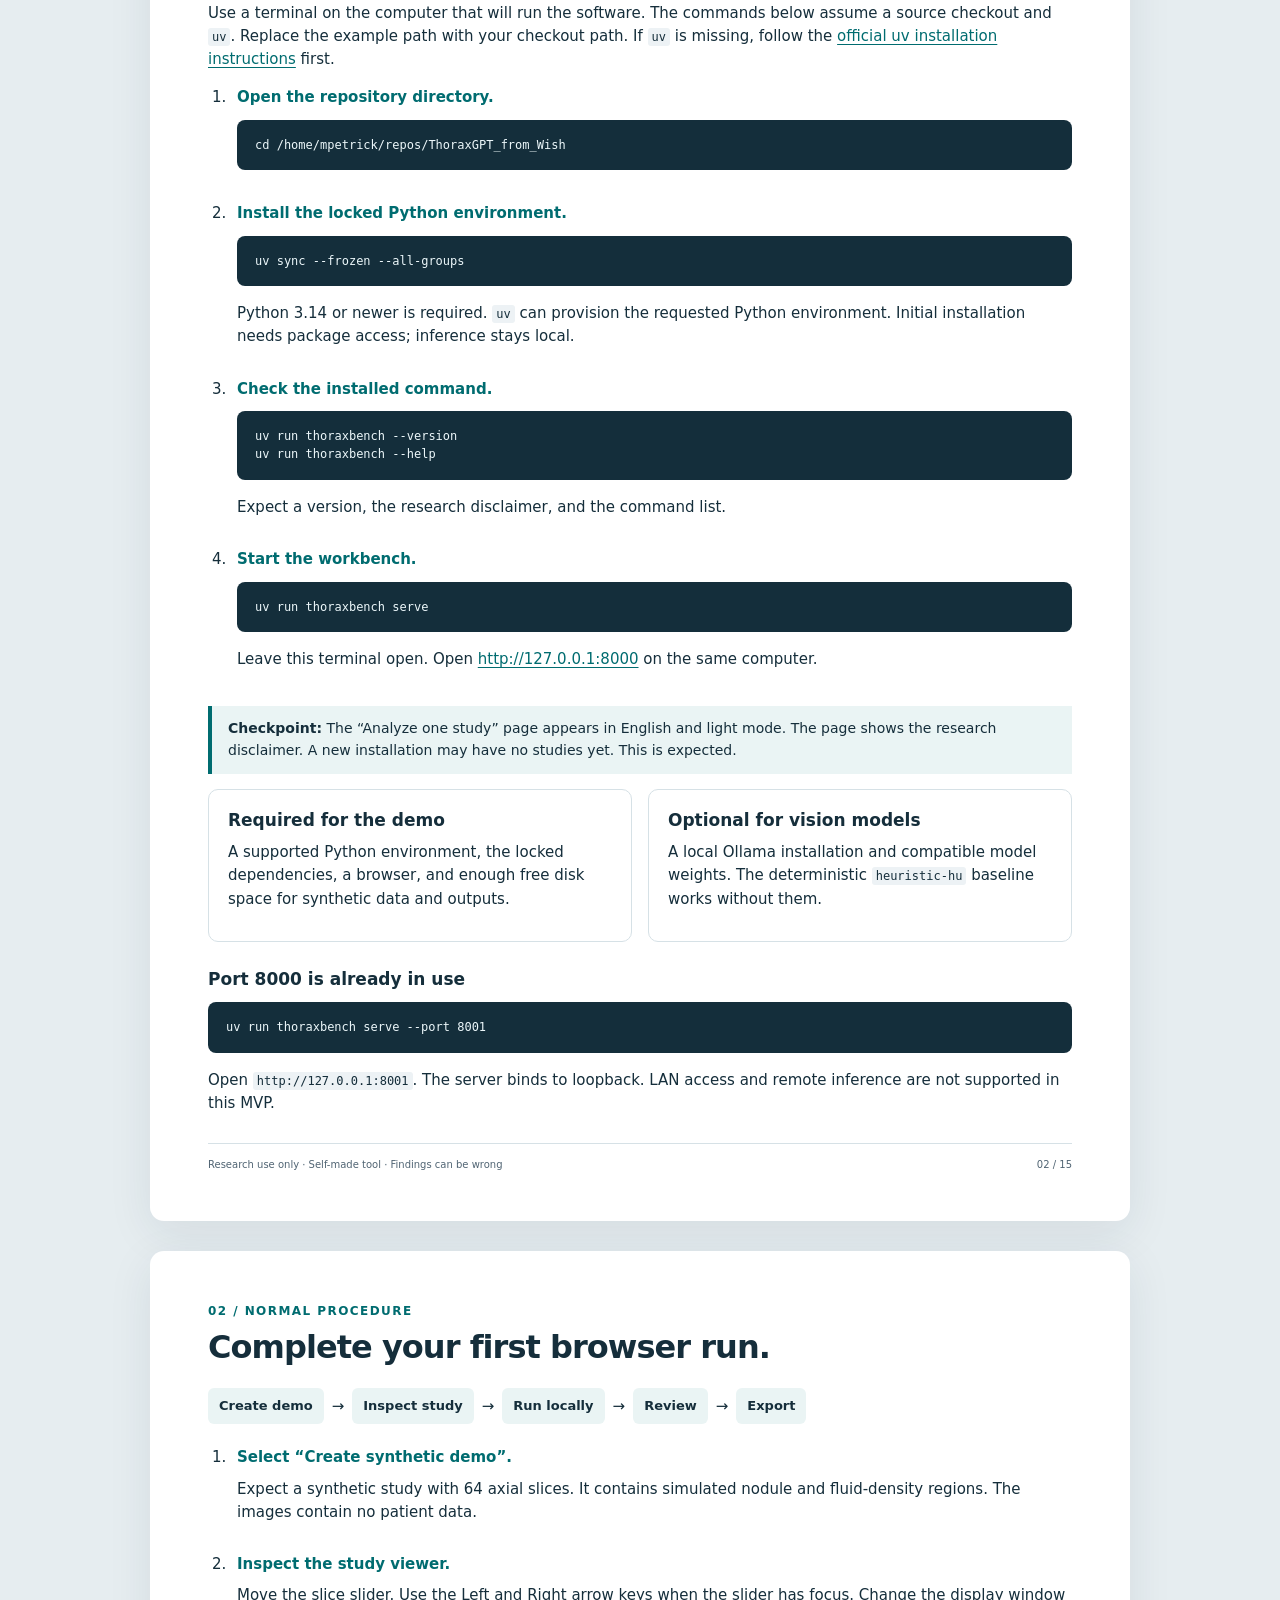
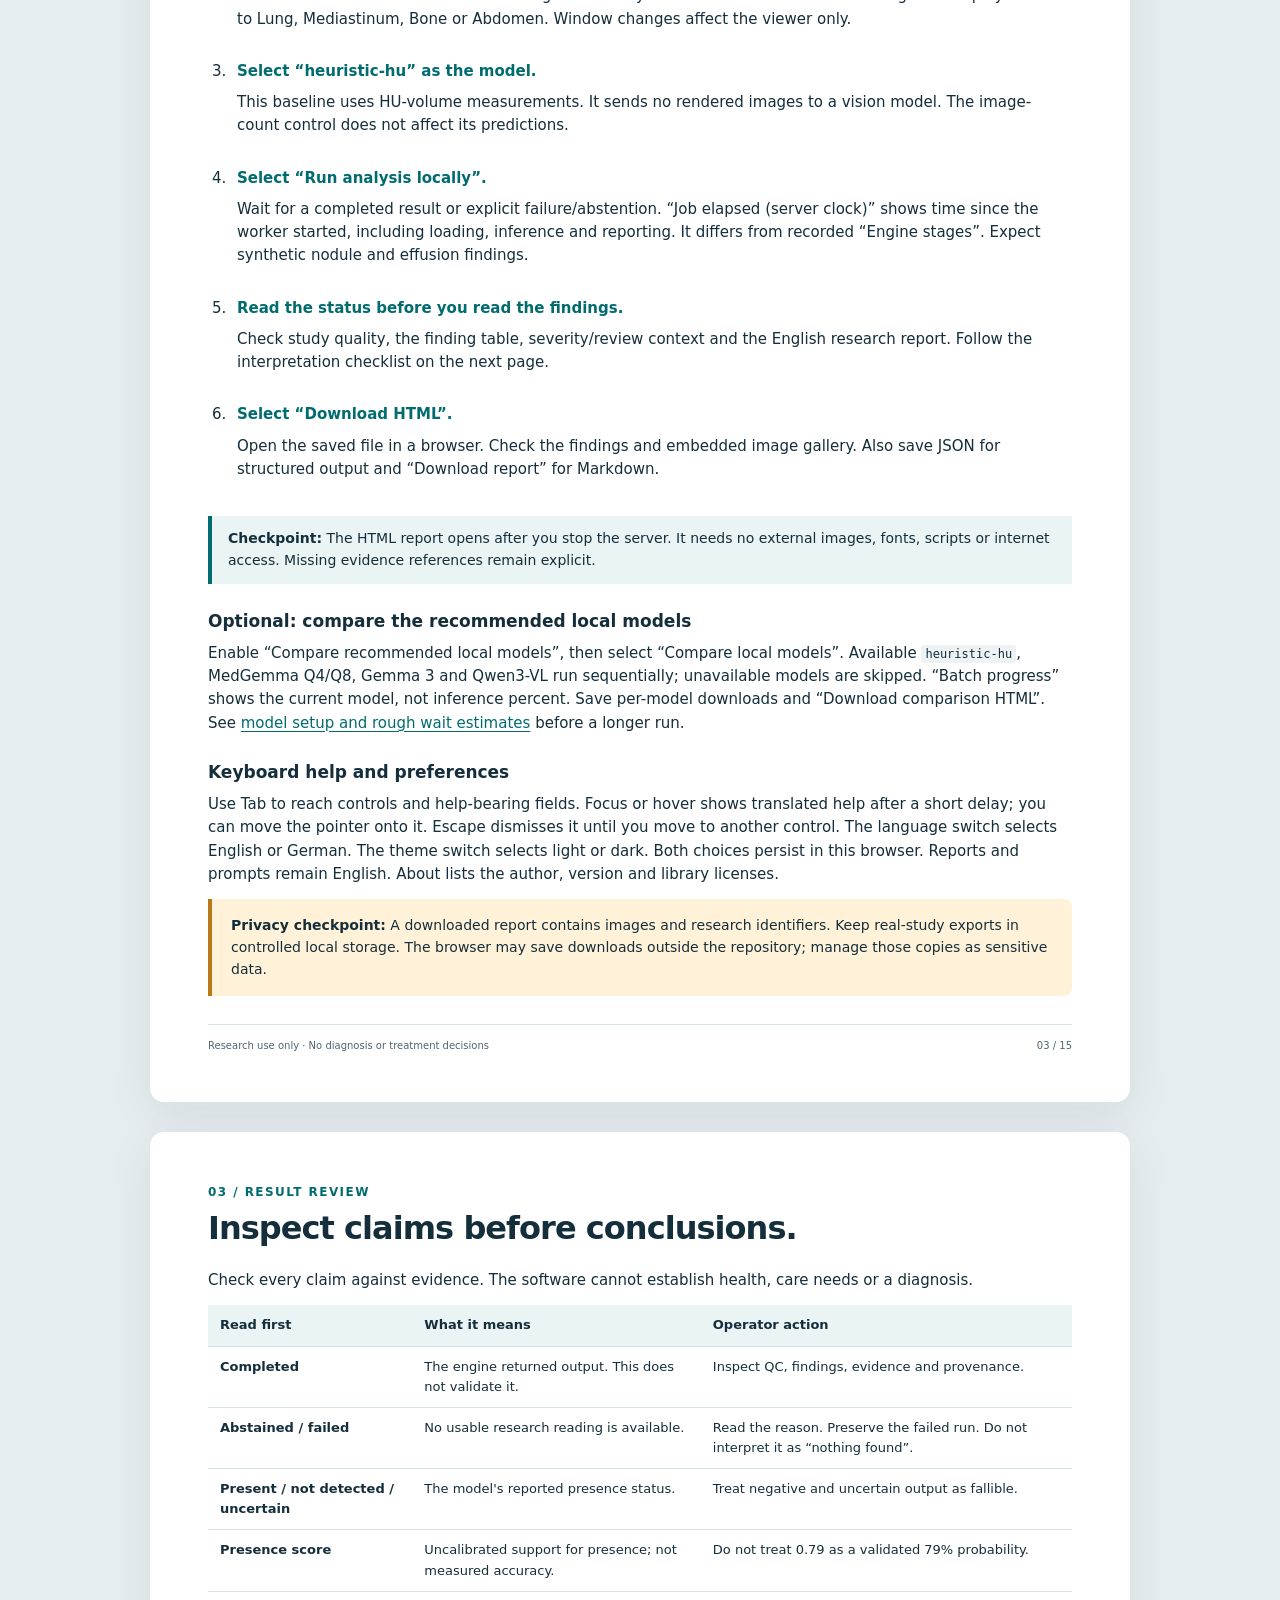
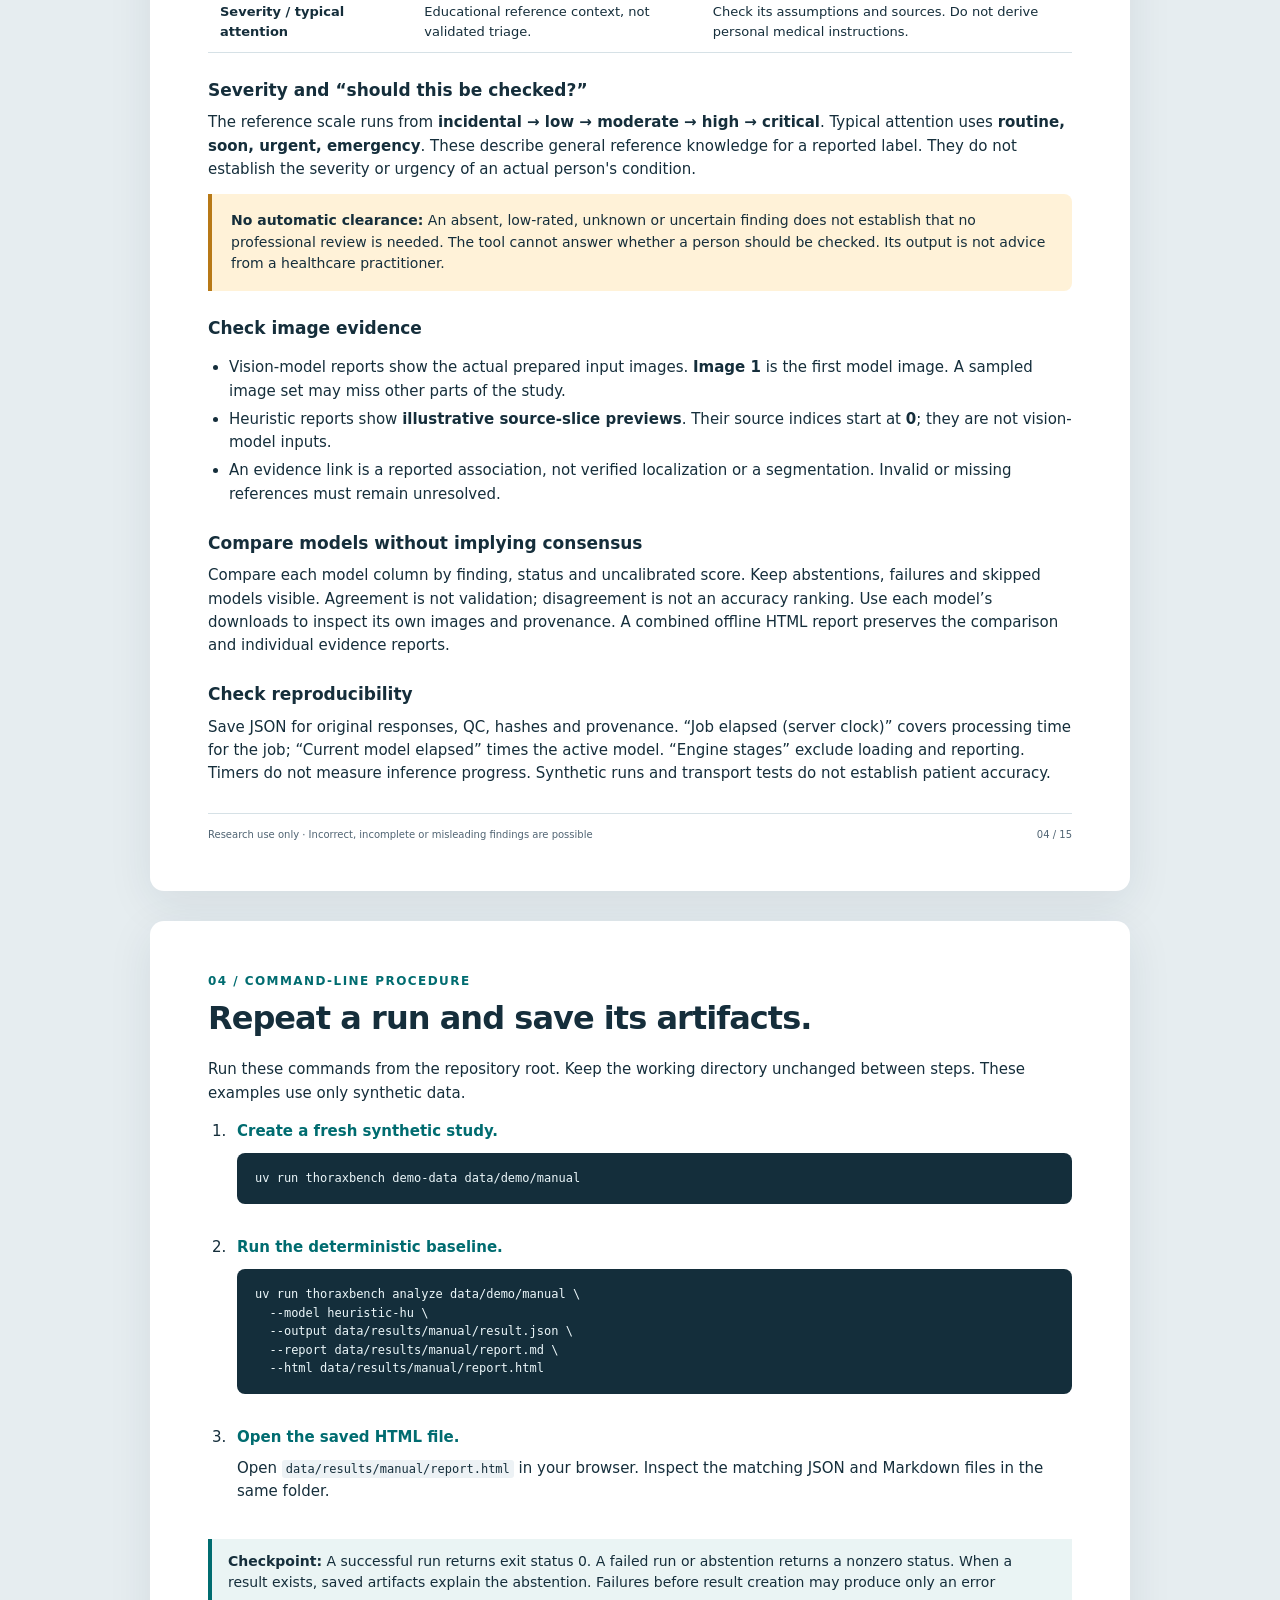
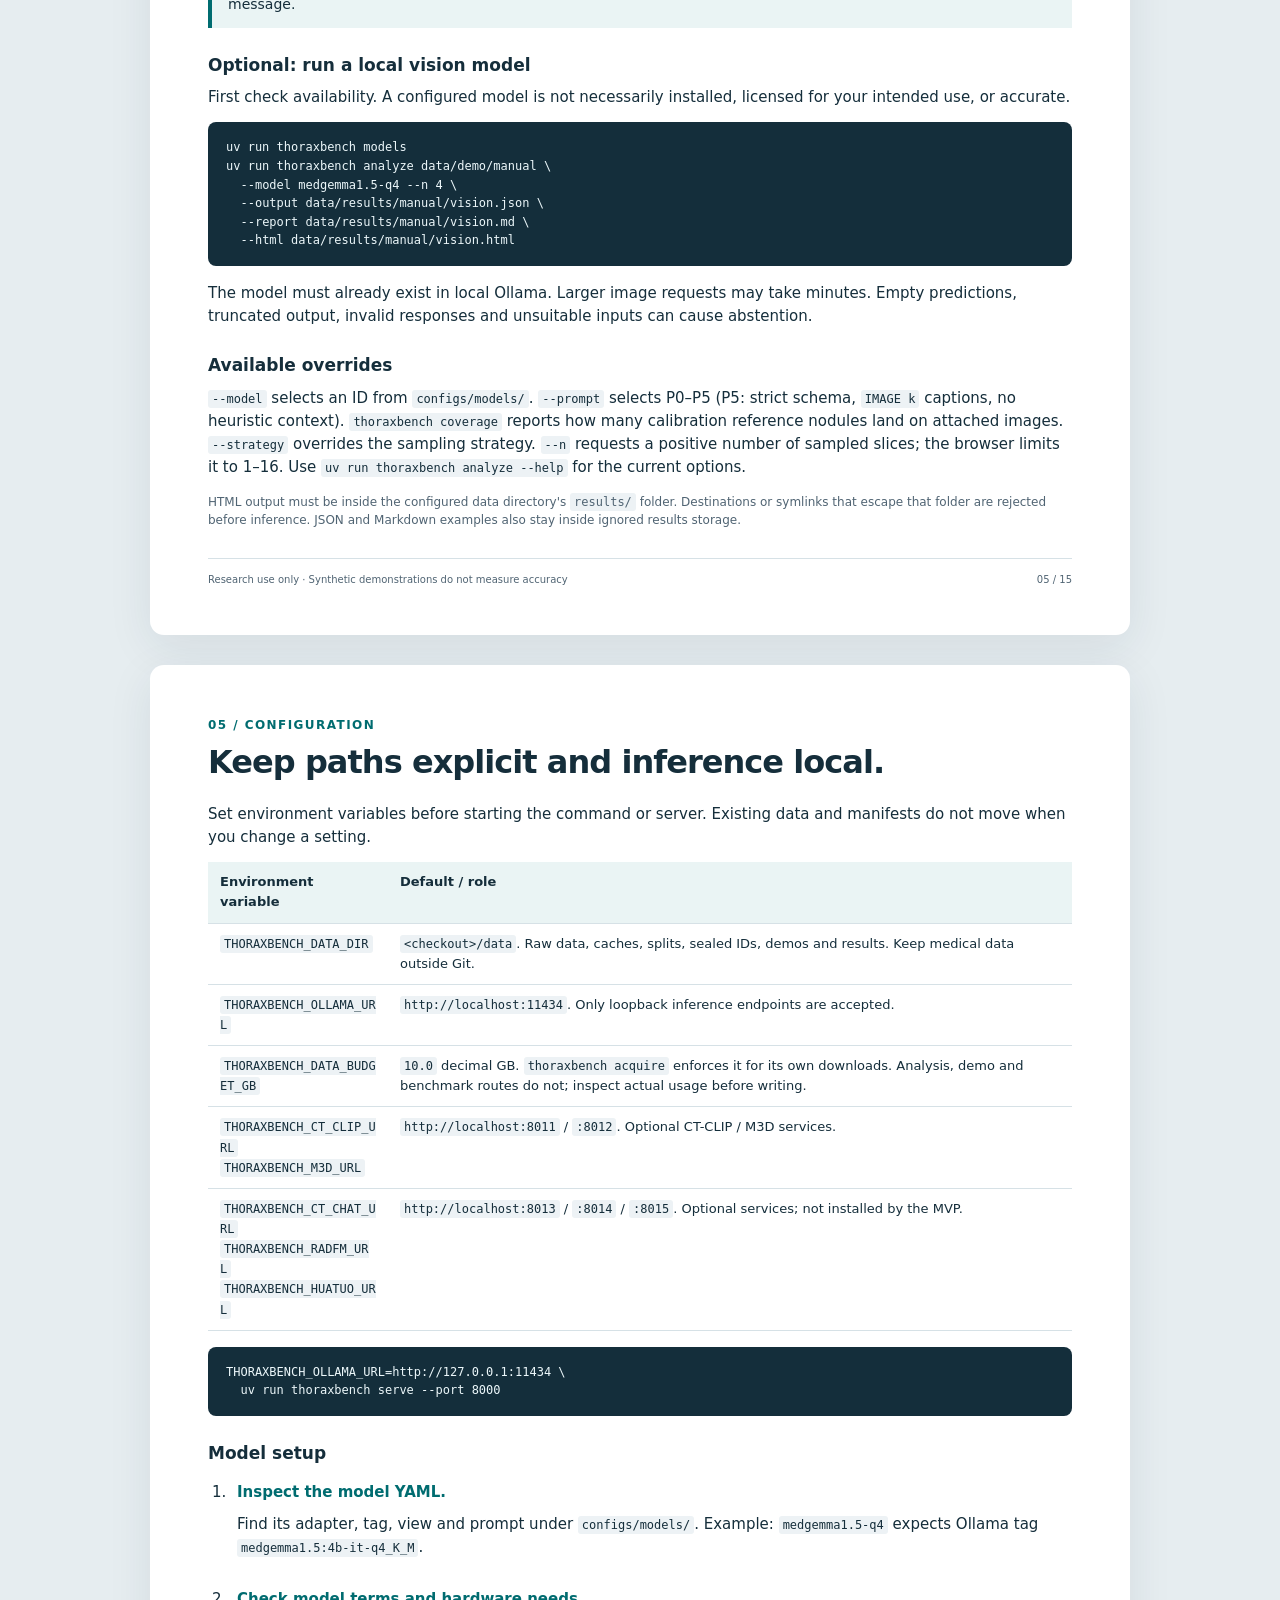
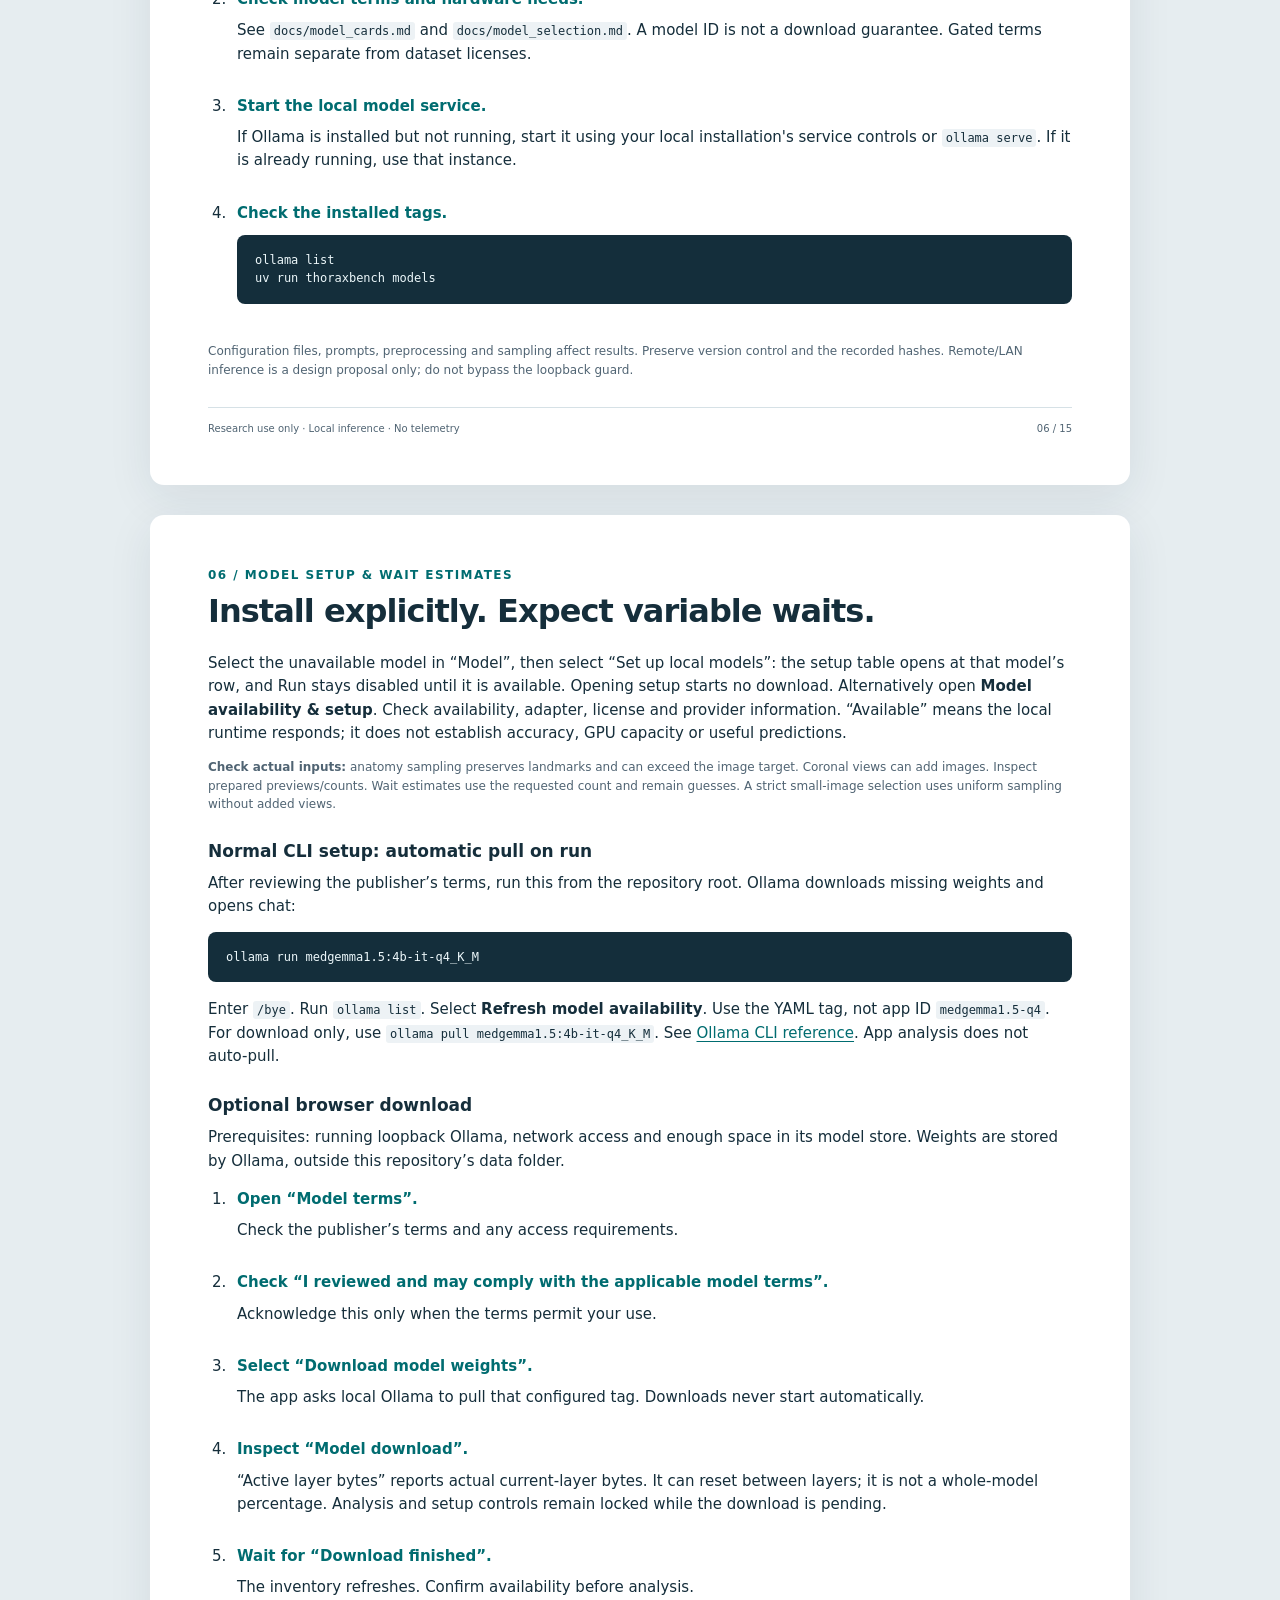
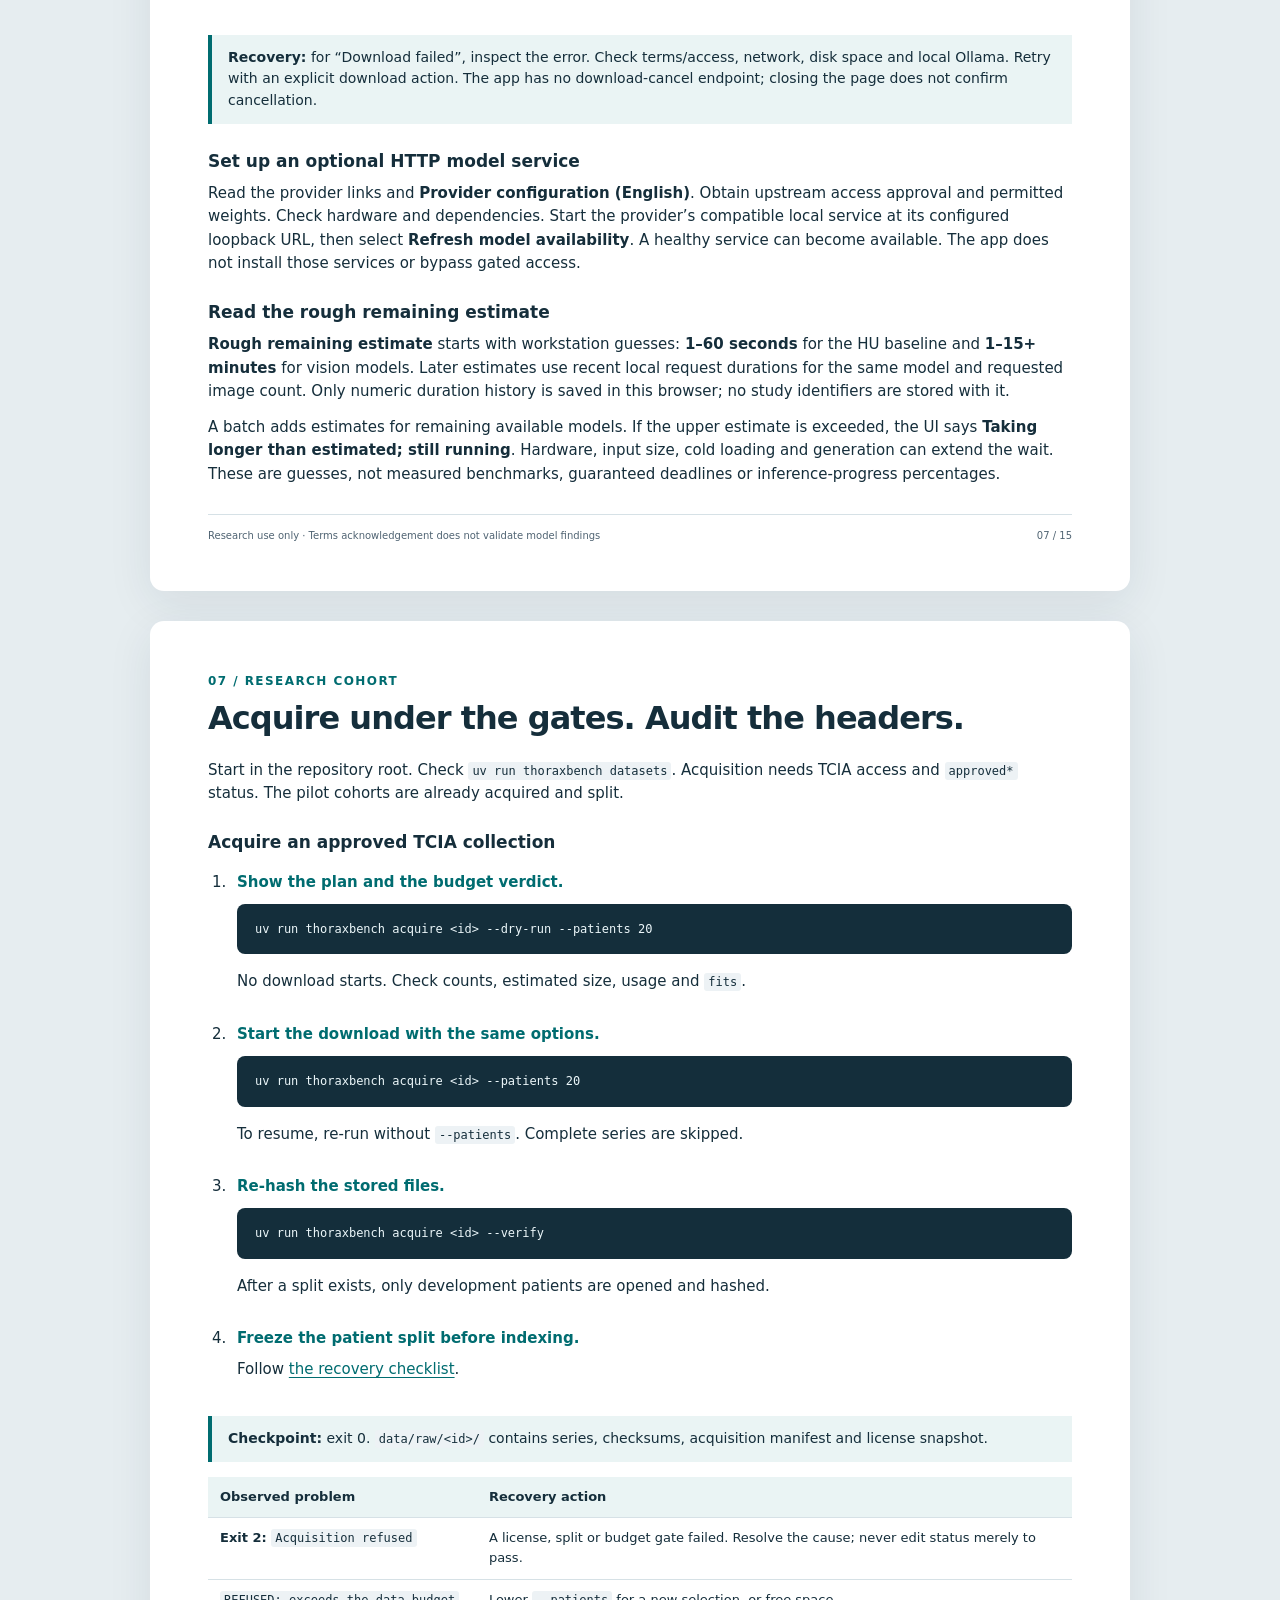
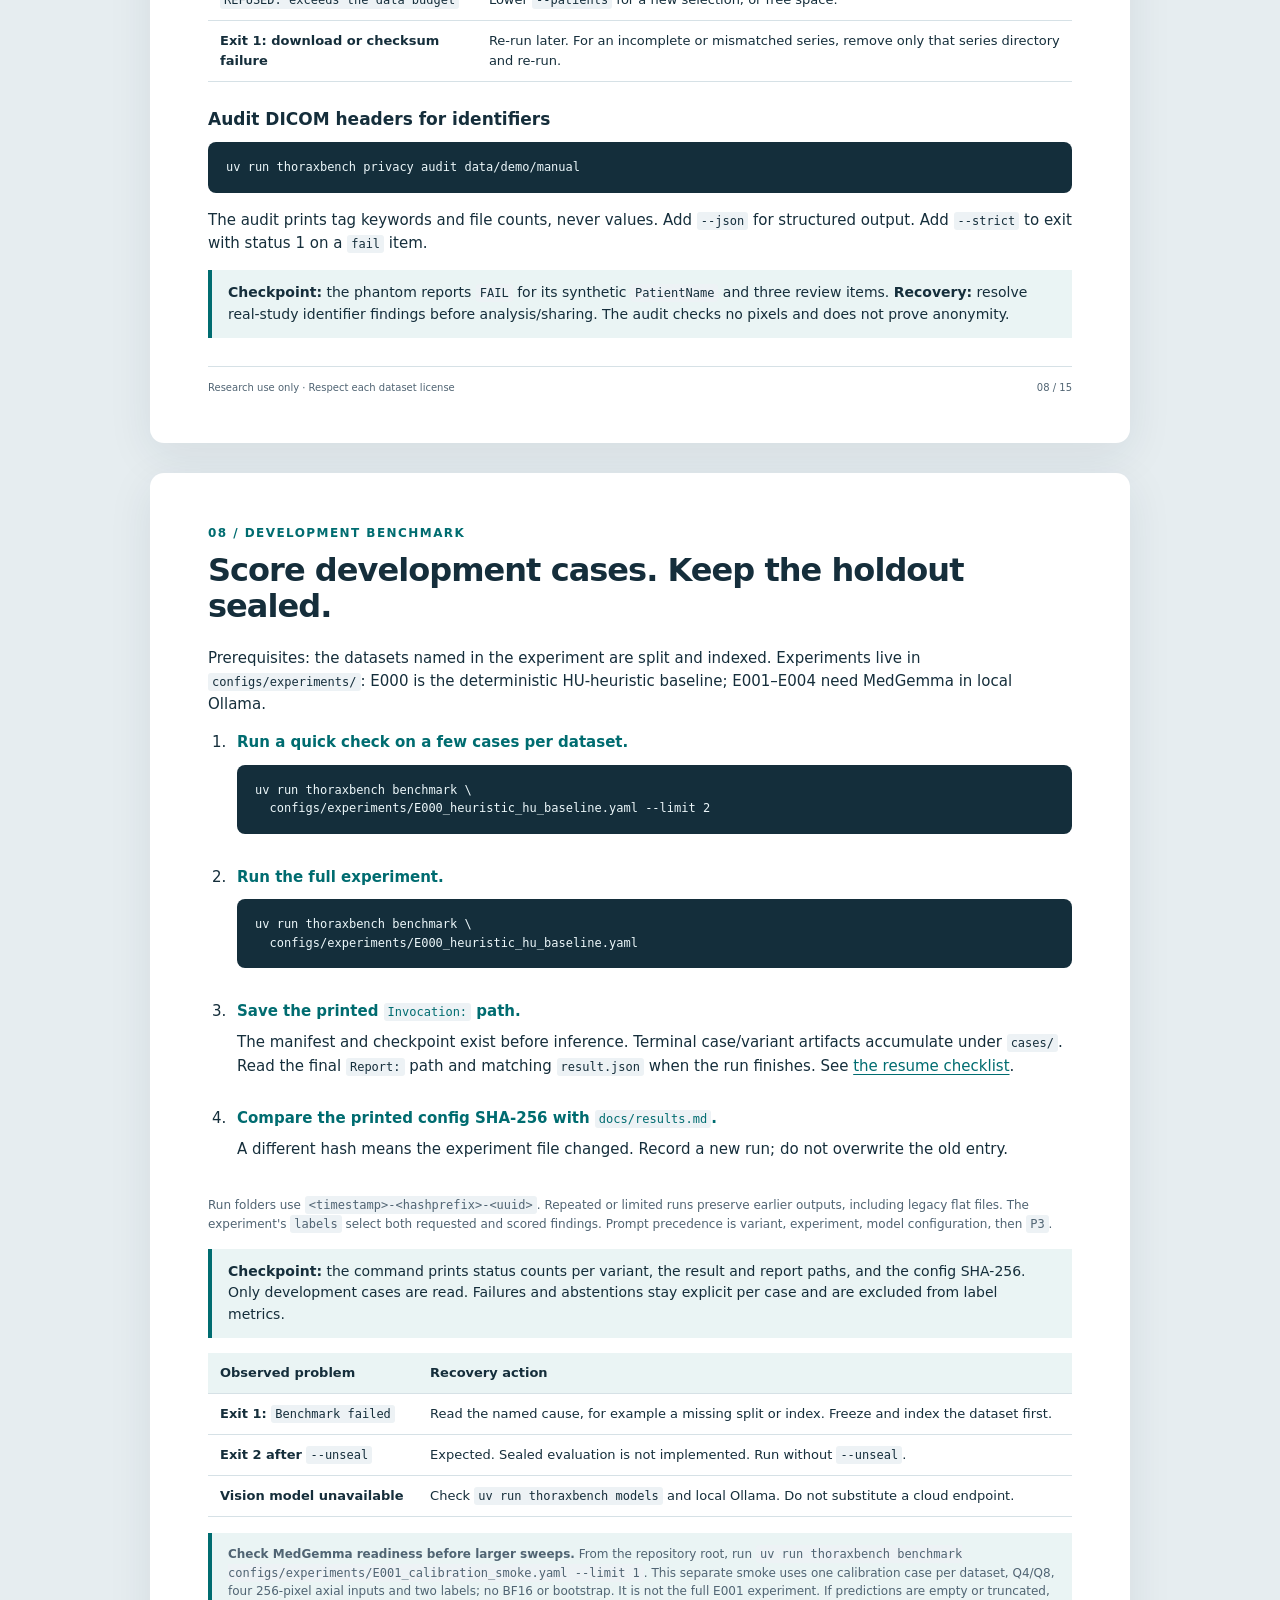
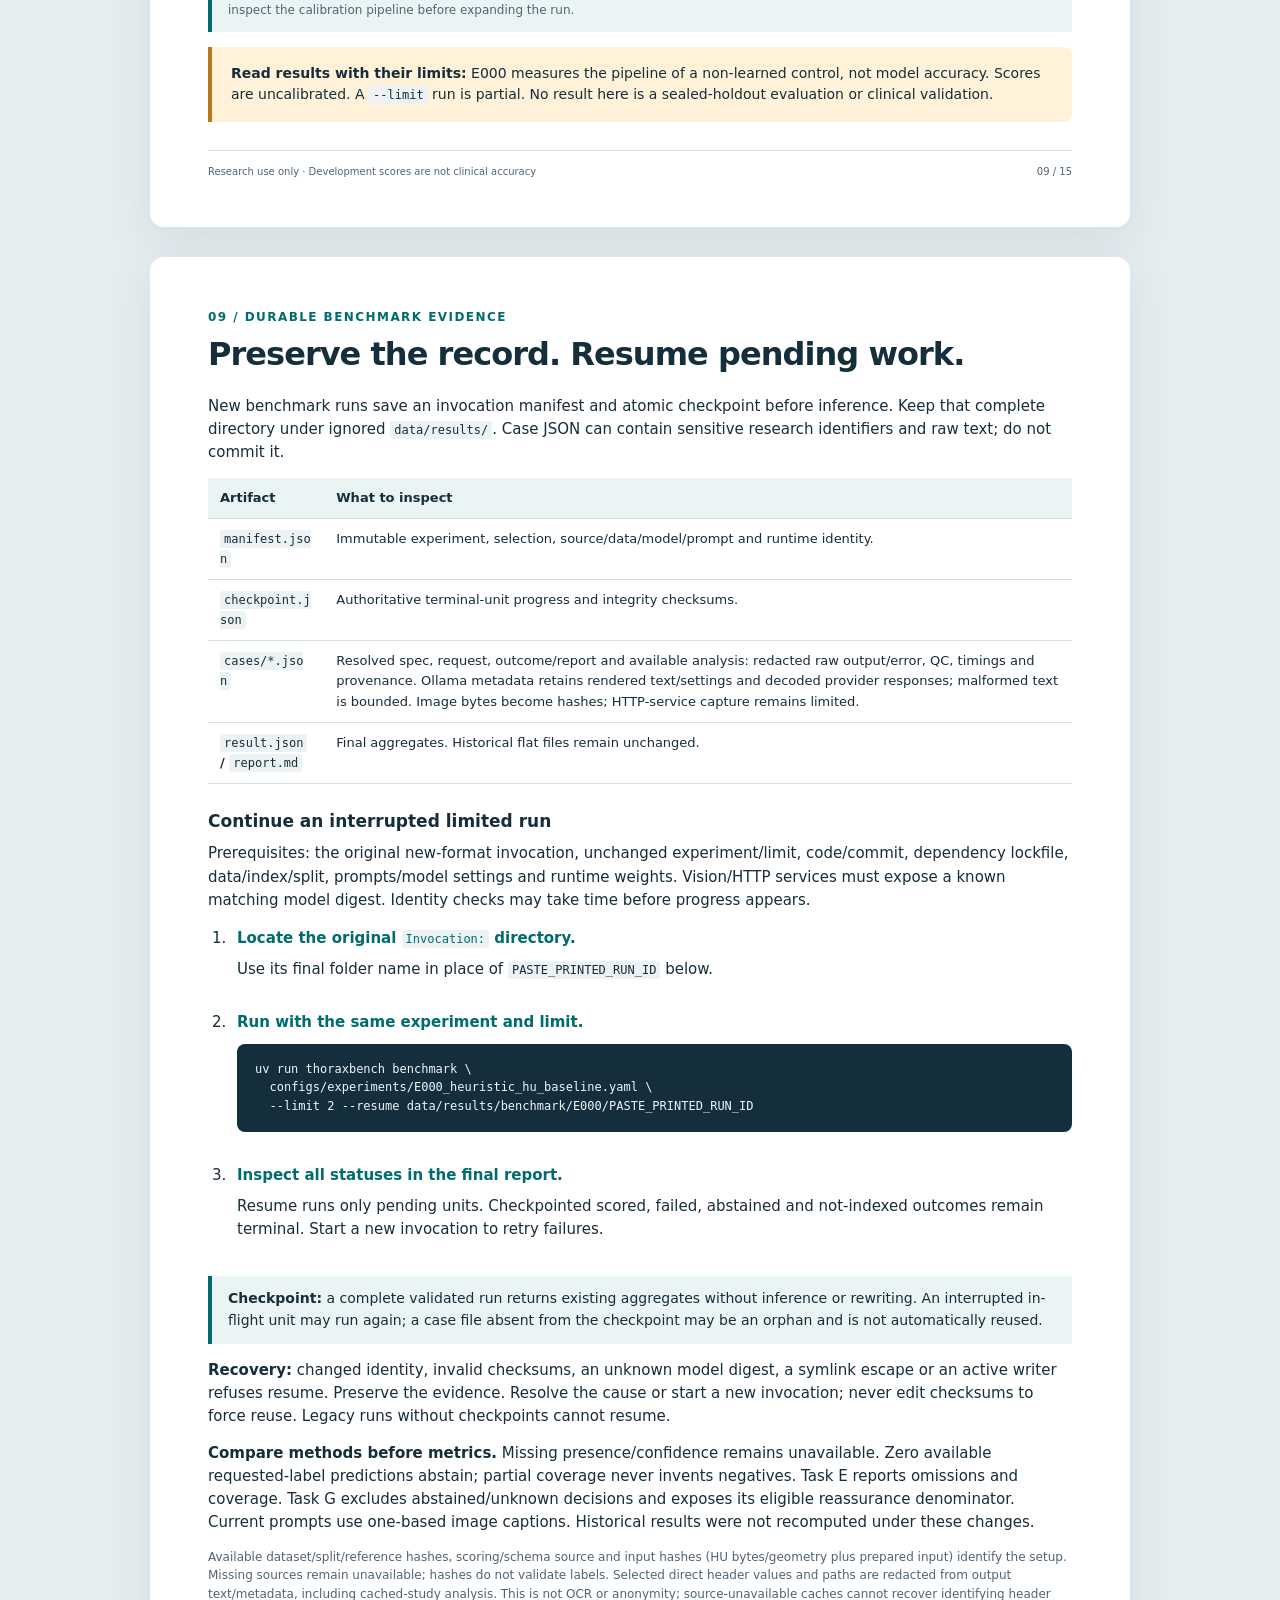
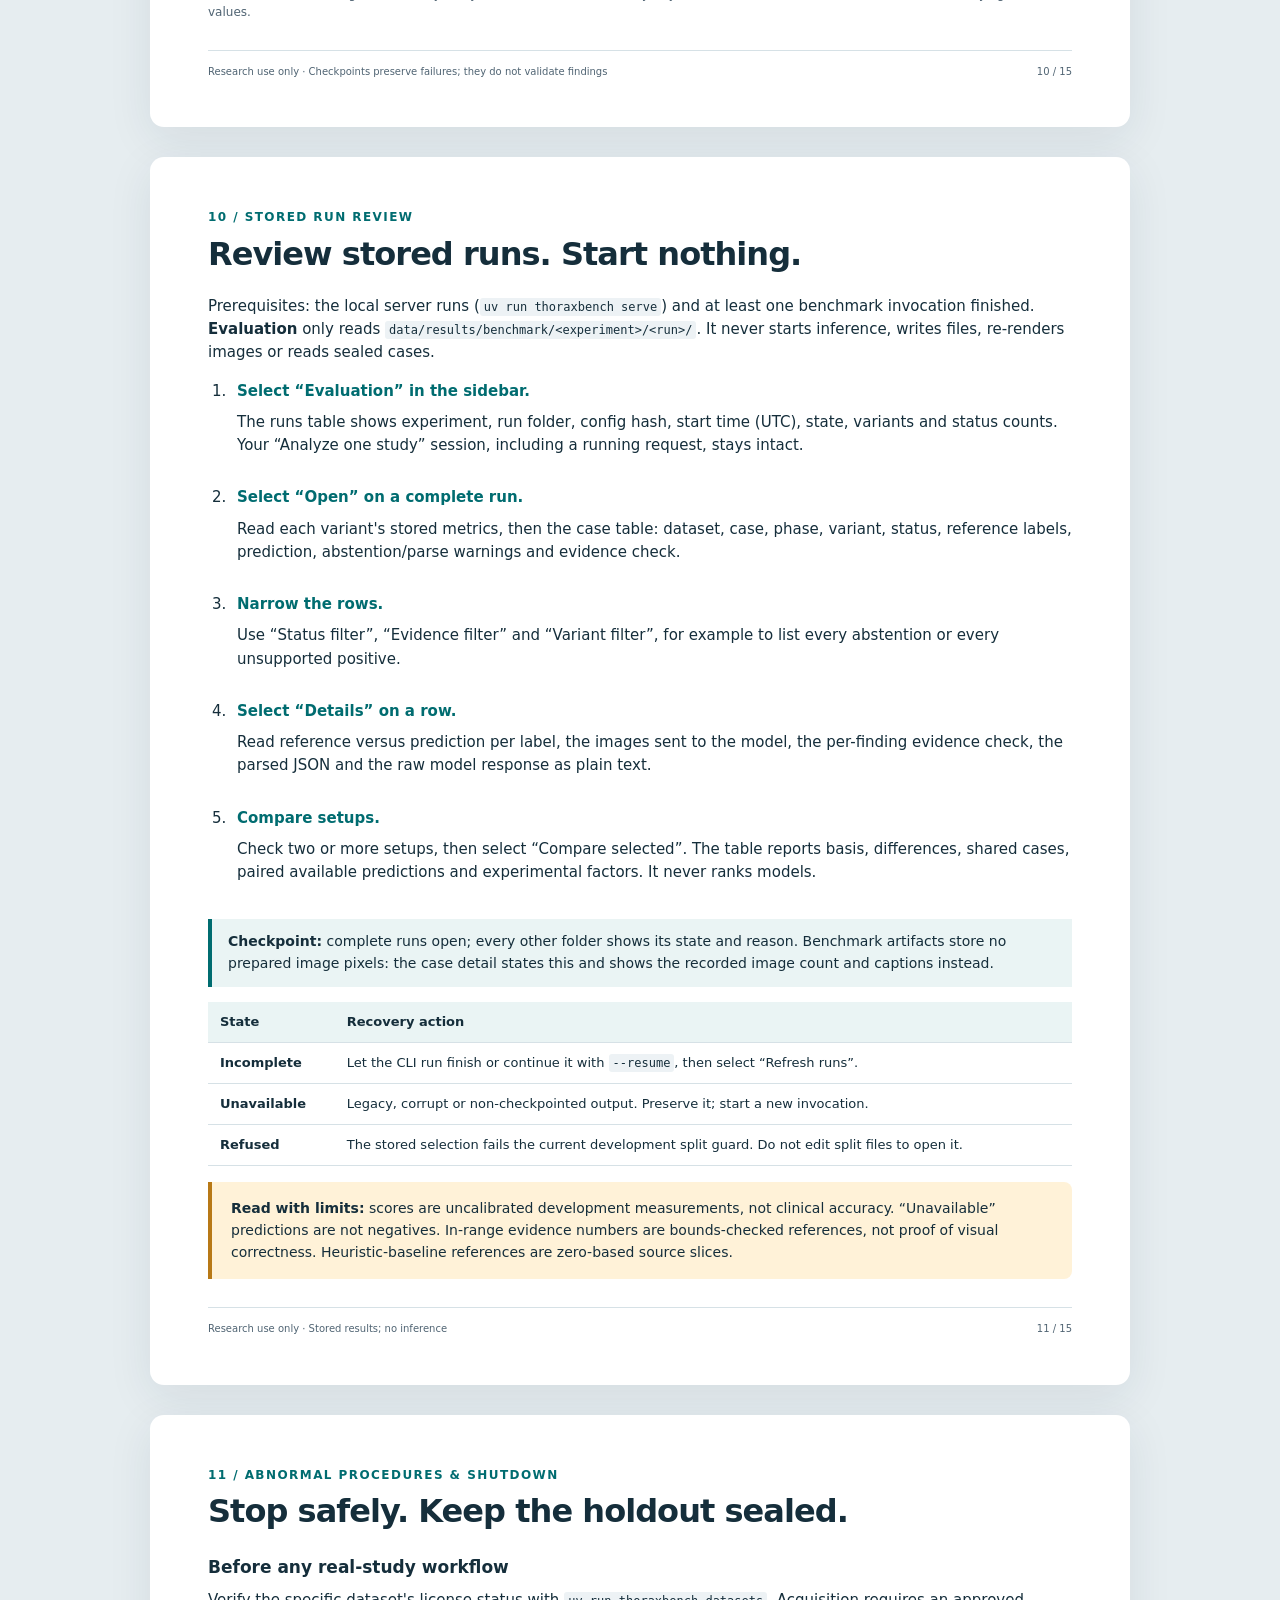
==== commit 535ee244: "feat(ui): review sourced detector candidates through queued jobs Version: 0.4.7" ====
--- a/manual.html
+++ b/manual.html
@@ -12,6 +12,8 @@
 :root{--ink:#152e3b;--muted:#506473;--teal:#006c70;--line:#d6e1e6;--paper:#fff;--pale:#eaf4f4;--amber:#fff2d8}*{box-sizing:border-box}html{scroll-behavior:smooth}body{margin:0;background:#e6edf0;color:var(--ink);font:15px/1.55 system-ui,-apple-system,"Segoe UI",sans-serif}.sheet{position:relative;max-width:980px;margin:30px auto;padding:48px 58px;background:var(--paper);border-radius:14px;box-shadow:0 12px 45px #19334416}.eyebrow{font-size:11px;letter-spacing:.18em;text-transform:uppercase;font-weight:750;color:var(--teal);margin:0 0 15px}h1{font-size:56px;line-height:1.04;letter-spacing:-.05em;margin:16px 0 24px}h2{font-size:32px;line-height:1.12;letter-spacing:-.03em;margin:0 0 22px}h3{font-size:17px;margin:24px 0 8px}p{margin:8px 0 13px}a{color:var(--teal);text-underline-offset:3px}a:focus-visible{outline:3px solid #ad6c00;outline-offset:4px}.lead{font-size:20px;color:var(--muted);max-width:700px}.badge{display:inline-block;background:var(--pale);border-radius:99px;padding:5px 12px;font-size:12px;font-weight:700}.hero{padding:28px;border-radius:12px;background:var(--ink);color:white;margin:28px 0}.hero p{color:#d6e8ee}.hero strong{color:#a5e5d9}.hero code{color:var(--ink)}.notice{border-left:4px solid #b87916;background:var(--amber);padding:16px 19px;border-radius:0 8px 8px 0;font-size:14px}.check{border-left:4px solid var(--teal);background:var(--pale);padding:12px 16px;margin:15px 0;font-size:14px}.grid{display:grid;grid-template-columns:1fr 1fr;gap:16px}.card{padding:17px 19px;border:1px solid var(--line);border-radius:10px}.card h3{margin:0 0 8px}.contents{padding-left:24px}.contents li{margin:9px 0}.steps{padding-left:23px}.steps>li{padding:0 0 7px 6px;margin:9px 0}.steps strong{color:var(--teal)}code{font:12px/1.5 ui-monospace,"DejaVu Sans Mono",monospace;overflow-wrap:anywhere;background:#edf2f5;padding:2px 4px;border-radius:3px}pre{font:12px/1.55 ui-monospace,"DejaVu Sans Mono",monospace;white-space:pre-wrap;overflow-wrap:anywhere;padding:16px 18px;background:#142e3b;color:#ecf7fa;border-radius:8px;margin:10px 0 16px}pre code{background:none;padding:0;color:inherit}table{border-collapse:collapse;width:100%;font-size:13px;margin:12px 0 16px}th{text-align:left;background:var(--pale);font-weight:700}th,td{padding:10px 12px;border-bottom:1px solid var(--line);vertical-align:top}td:first-child{font-weight:600}ul{padding-left:21px}li{margin:5px 0}.small{font-size:12px;color:var(--muted)}footer{display:flex;justify-content:space-between;border-top:1px solid var(--line);padding-top:13px;margin-top:28px;font-size:10px;color:var(--muted)}.section-number{display:inline-block;color:var(--teal);margin-bottom:10px;font-size:12px;font-weight:750;letter-spacing:.12em}.stop{font-weight:700;color:#884a0a}.sequence{display:flex;flex-wrap:wrap;gap:8px;align-items:center;margin:22px 0}.sequence span{padding:8px 11px;background:var(--pale);border-radius:6px;font-size:13px;font-weight:650}@media(max-width:650px){.sheet{margin:12px;padding:28px 22px}h1{font-size:40px}h2{font-size:28px}.grid{grid-template-columns:1fr}th,td{padding:8px 5px;font-size:12px}pre{padding:12px;font-size:11px}}@page{size:A4;margin:0}@media print{html{scroll-behavior:auto}body{background:white;font-size:9pt;line-height:1.38;-webkit-print-color-adjust:exact;print-color-adjust:exact}.sheet{width:210mm;max-width:none;min-height:297mm;margin:0;padding:16mm 18mm 14mm;box-shadow:none;border-radius:0;break-after:page}.sheet:last-child{break-after:auto}h1{font-size:43pt}h2{font-size:25pt}h3{font-size:12pt;margin-top:15px}.lead{font-size:14pt}.eyebrow,.section-number{font-size:8pt}.notice,.check{font-size:9pt;padding:11px 13px}.small{font-size:8pt}table{font-size:8.5pt}th,td{padding:8px}pre,code{font-size:8pt}pre{padding:12px 14px}.hero{margin:22px 0;padding:23px}.grid{gap:13px}.card{padding:14px}.card,pre,tr,.notice,.check{break-inside:avoid}h2,h3{break-after:avoid}footer{font-size:7pt;margin-top:18px}.steps>li{margin:6px 0;padding-bottom:3px}p{margin:6px 0 10px}h2{margin-bottom:18px}#configuration th:first-child{width:43%}#configuration td code{font-size:7.3pt}.contents li{margin:6px 0}}
 @media print{#model-setup{font-size:8.3pt;line-height:1.26}#model-setup h3{margin-top:10px;font-size:11pt}#model-setup p{margin:5px 0 7px}#model-setup .steps>li{margin:4px 0;padding-bottom:1px}#model-setup .check{font-size:8pt;padding:8px 10px;margin:8px 0}#cohort,#resume,#benchmark{font-size:8.5pt;line-height:1.3}#cohort h2,#resume h2,#benchmark h2{font-size:23pt;margin-bottom:14px}#cohort pre,#resume pre,#benchmark pre{margin:7px 0 10px;padding:10px 12px}#cohort th,#cohort td,#resume th,#resume td,#benchmark th,#benchmark td{padding:6px}#cohort .check,#cohort .notice,#resume .check,#resume .notice,#benchmark .check,#benchmark .notice{font-size:8.2pt;padding:9px 11px;margin:11px 0}#cohort footer,#resume footer,#benchmark footer{margin-top:13px}}
 @media print{#start .contents li{margin:3px 0}#start .hero{margin:16px 0}#workbench p{margin:4px 0 8px}#workbench .steps>li{margin:5px 0;padding-bottom:1px}}
+@media print{#detector{font-size:8.2pt;line-height:1.25}#detector h2{font-size:23pt;margin-bottom:12px}#detector h3{margin-top:10px}#detector pre{padding:8px 11px;margin:6px 0 9px}#detector .steps>li{margin:3px 0;padding-bottom:0}#detector .check,#detector .notice{font-size:8pt;padding:8px 10px;margin:9px 0}}
+@media print{#start{font-size:8.5pt;line-height:1.28}#start h1{font-size:40pt;margin-bottom:18px}#start .hero{padding:18px;margin:14px 0}#start .contents li{margin:2px 0}}
 </style>
 </head>
 <body>
@@ -37,9 +39,10 @@
 <li><a href="#evaluation">Review stored runs in Evaluation</a></li>
 <li><a href="#recovery">Protect data, recover and shut down</a></li>
 <li><a href="#evidence-check">Check visual evidence and heuristic context</a></li>
+<li><a href="#detector">Set up the supervised reference detector</a></li>
 </ol>
 <p class="small">Author: Marcel Petrick · GPL-3.0-or-later · Project generated with AI assistance.<br>Written in a flight-manual style with short actions and explicit checkpoints; no formal technical-English compliance claim. This manual describes the current commands. Sealed-holdout evaluation and the LAN runner are not implemented.</p>
-<footer><span>ThoraxBench Local · Experimental research · Not medical advice</span><span>01 / 14</span></footer>
+<footer><span>ThoraxBench Local · Experimental research · Not medical advice</span><span>01 / 15</span></footer>
 </section>
 <section class="sheet" id="preflight">
 <span class="section-number">01 / PREFLIGHT</span><h2>Install. Verify. Start locally.</h2>
@@ -56,7 +59,7 @@
 <h3>Port 8000 is already in use</h3>
 <pre><code>uv run thoraxbench serve --port 8001</code></pre>
 <p>Open <code>http://127.0.0.1:8001</code>. The server binds to loopback. LAN access and remote inference are not supported in this MVP.</p>
-<footer><span>Research use only · Self-made tool · Findings can be wrong</span><span>02 / 14</span></footer>
+<footer><span>Research use only · Self-made tool · Findings can be wrong</span><span>02 / 15</span></footer>
 </section>
 <section class="sheet" id="workbench">
 <span class="section-number">02 / NORMAL PROCEDURE</span><h2>Complete your first browser run.</h2>
@@ -76,7 +79,7 @@
 <p>Use Tab to reach controls and help-bearing fields. Focus or hover shows translated help after a short delay; you can move the pointer onto it. Escape dismisses it until you move to another control. The language switch selects English or German. The theme switch selects light or dark. Both choices persist in this browser. Reports and prompts remain English. About lists the author, version and library licenses.</p>
 
 <div class="notice"><strong>Privacy checkpoint:</strong> A downloaded report contains images and research identifiers. Keep real-study exports in controlled local storage. The browser may save downloads outside the repository; manage those copies as sensitive data.</div>
-<footer><span>Research use only · No diagnosis or treatment decisions</span><span>03 / 14</span></footer>
+<footer><span>Research use only · No diagnosis or treatment decisions</span><span>03 / 15</span></footer>
 </section>
 <section class="sheet" id="review">
 <span class="section-number">03 / RESULT REVIEW</span><h2>Inspect claims before conclusions.</h2>
@@ -101,7 +104,7 @@
 <p>Compare each model column by finding, status and uncalibrated score. Keep abstentions, failures and skipped models visible. Agreement is not validation; disagreement is not an accuracy ranking. Use each model’s downloads to inspect its own images and provenance. A combined offline HTML report preserves the comparison and individual evidence reports.</p>
 <h3>Check reproducibility</h3>
 <p>Save JSON for original responses, QC, hashes and provenance. “Job elapsed (server clock)” covers processing time for the job; “Current model elapsed” times the active model. “Engine stages” exclude loading and reporting. Timers do not measure inference progress. Synthetic runs and transport tests do not establish patient accuracy.</p>
-<footer><span>Research use only · Incorrect, incomplete or misleading findings are possible</span><span>04 / 14</span></footer>
+<footer><span>Research use only · Incorrect, incomplete or misleading findings are possible</span><span>04 / 15</span></footer>
 </section>
 <section class="sheet" id="commands">
 <span class="section-number">04 / COMMAND-LINE PROCEDURE</span><h2>Repeat a run and save its artifacts.</h2>
@@ -128,7 +131,7 @@
 <h3>Available overrides</h3>
 <p><code>--model</code> selects an ID from <code>configs/models/</code>. <code>--prompt</code> selects P0–P5 (P5: strict schema, <code>IMAGE k</code> captions, no heuristic context). <code>thoraxbench coverage</code> reports how many calibration reference nodules land on attached images. <code>--strategy</code> overrides the sampling strategy. <code>--n</code> requests a positive number of sampled slices; the browser limits it to 1–16. Use <code>uv run thoraxbench analyze --help</code> for the current options.</p>
 <p class="small">HTML output must be inside the configured data directory's <code>results/</code> folder. Destinations or symlinks that escape that folder are rejected before inference. JSON and Markdown examples also stay inside ignored results storage.</p>
-<footer><span>Research use only · Synthetic demonstrations do not measure accuracy</span><span>05 / 14</span></footer>
+<footer><span>Research use only · Synthetic demonstrations do not measure accuracy</span><span>05 / 15</span></footer>
 </section>
 <section class="sheet" id="configuration">
 <span class="section-number">05 / CONFIGURATION</span><h2>Keep paths explicit and inference local.</h2>
@@ -151,7 +154,7 @@
 uv run thoraxbench models</code></pre></li>
 </ol>
 <p class="small">Configuration files, prompts, preprocessing and sampling affect results. Preserve version control and the recorded hashes. Remote/LAN inference is a design proposal only; do not bypass the loopback guard.</p>
-<footer><span>Research use only · Local inference · No telemetry</span><span>06 / 14</span></footer>
+<footer><span>Research use only · Local inference · No telemetry</span><span>06 / 15</span></footer>
 </section>
 <section class="sheet" id="model-setup">
 <span class="section-number">06 / MODEL SETUP &amp; WAIT ESTIMATES</span><h2>Install explicitly. Expect variable waits.</h2>
@@ -176,7 +179,7 @@
 <h3>Read the rough remaining estimate</h3>
 <p><strong>Rough remaining estimate</strong> starts with workstation guesses: <strong>1–60 seconds</strong> for the HU baseline and <strong>1–15+ minutes</strong> for vision models. Later estimates use recent local request durations for the same model and requested image count. Only numeric duration history is saved in this browser; no study identifiers are stored with it.</p>
 <p>A batch adds estimates for remaining available models. If the upper estimate is exceeded, the UI says <strong>Taking longer than estimated; still running</strong>. Hardware, input size, cold loading and generation can extend the wait. These are guesses, not measured benchmarks, guaranteed deadlines or inference-progress percentages.</p>
-<footer><span>Research use only · Terms acknowledgement does not validate model findings</span><span>07 / 14</span></footer>
+<footer><span>Research use only · Terms acknowledgement does not validate model findings</span><span>07 / 15</span></footer>
 </section>
 <section class="sheet" id="cohort">
 <span class="section-number">07 / RESEARCH COHORT</span><h2>Acquire under the gates. Audit the headers.</h2>
@@ -198,7 +201,7 @@
 <pre><code>uv run thoraxbench privacy audit data/demo/manual</code></pre>
 <p>The audit prints tag keywords and file counts, never values. Add <code>--json</code> for structured output. Add <code>--strict</code> to exit with status 1 on a <code>fail</code> item.</p>
 <div class="check"><strong>Checkpoint:</strong> the phantom reports <code>FAIL</code> for its synthetic <code>PatientName</code> and three review items. <strong>Recovery:</strong> resolve real-study identifier findings before analysis/sharing. The audit checks no pixels and does not prove anonymity.</div>
-<footer><span>Research use only · Respect each dataset license</span><span>08 / 14</span></footer>
+<footer><span>Research use only · Respect each dataset license</span><span>08 / 15</span></footer>
 </section>
 <section class="sheet" id="benchmark">
 <span class="section-number">08 / DEVELOPMENT BENCHMARK</span><h2>Score development cases. Keep the holdout sealed.</h2>
@@ -220,7 +223,7 @@
 </tbody></table>
 <div class="check small"><strong>Check MedGemma readiness before larger sweeps.</strong> From the repository root, run <code>uv run thoraxbench benchmark configs/experiments/E001_calibration_smoke.yaml --limit 1</code>. This separate smoke uses one calibration case per dataset, Q4/Q8, four 256-pixel axial inputs and two labels; no BF16 or bootstrap. It is not the full E001 experiment. If predictions are empty or truncated, inspect the calibration pipeline before expanding the run.</div>
 <div class="notice"><strong>Read results with their limits:</strong> E000 measures the pipeline of a non-learned control, not model accuracy. Scores are uncalibrated. A <code>--limit</code> run is partial. No result here is a sealed-holdout evaluation or clinical validation.</div>
-<footer><span>Research use only · Development scores are not clinical accuracy</span><span>09 / 14</span></footer>
+<footer><span>Research use only · Development scores are not clinical accuracy</span><span>09 / 15</span></footer>
 </section>
 <section class="sheet" id="resume">
 <span class="section-number">09 / DURABLE BENCHMARK EVIDENCE</span><h2>Preserve the record. Resume pending work.</h2>
@@ -244,7 +247,7 @@
 <p><strong>Recovery:</strong> changed identity, invalid checksums, an unknown model digest, a symlink escape or an active writer refuses resume. Preserve the evidence. Resolve the cause or start a new invocation; never edit checksums to force reuse. Legacy runs without checkpoints cannot resume.</p>
 <p><strong>Compare methods before metrics.</strong> Missing presence/confidence remains unavailable. Zero available requested-label predictions abstain; partial coverage never invents negatives. Task E reports omissions and coverage. Task G excludes abstained/unknown decisions and exposes its eligible reassurance denominator. Current prompts use one-based image captions. Historical results were not recomputed under these changes.</p>
 <p class="small">Available dataset/split/reference hashes, scoring/schema source and input hashes (HU bytes/geometry plus prepared input) identify the setup. Missing sources remain unavailable; hashes do not validate labels. Selected direct header values and paths are redacted from output text/metadata, including cached-study analysis. This is not OCR or anonymity; source-unavailable caches cannot recover identifying header values.</p>
-<footer><span>Research use only · Checkpoints preserve failures; they do not validate findings</span><span>10 / 14</span></footer>
+<footer><span>Research use only · Checkpoints preserve failures; they do not validate findings</span><span>10 / 15</span></footer>
 </section>
 <section class="sheet" id="evaluation">
 <span class="section-number">10 / STORED RUN REVIEW</span><h2>Review stored runs. Start nothing.</h2>
@@ -263,7 +266,7 @@
 <tr><td>Refused</td><td>The stored selection fails the current development split guard. Do not edit split files to open it.</td></tr>
 </tbody></table>
 <div class="notice"><strong>Read with limits:</strong> scores are uncalibrated development measurements, not clinical accuracy. “Unavailable” predictions are not negatives. In-range evidence numbers are bounds-checked references, not proof of visual correctness. Heuristic-baseline references are zero-based source slices.</div>
-<footer><span>Research use only · Stored results; no inference</span><span>11 / 14</span></footer>
+<footer><span>Research use only · Stored results; no inference</span><span>11 / 15</span></footer>
 </section>
 <section class="sheet" id="recovery">
 <span class="section-number">11 / ABNORMAL PROCEDURES &amp; SHUTDOWN</span><h2>Stop safely. Keep the holdout sealed.</h2>
@@ -284,7 +287,7 @@
 <h3>Shutdown and handover</h3>
 <p>Press <strong>Ctrl+C</strong> in the server terminal. Completed result files remain on disk. Record the model, settings, version, result paths, warnings and next action before you hand work to another researcher. Never commit patient images, rendered CT slices, model weights or secrets.</p>
 <p class="small"><strong>Maintain this manual:</strong> edit <code>manual.html</code>, then regenerate the PDF from the repository root with <code>uv run python -m playwright pdf --paper-format A4 file://"$PWD"/manual.html manual.pdf</code>. Install Chromium with <code>uv run playwright install chromium</code> if needed. Check <code>docs/plan.md</code> for current scope; this manual contains no patient images.</p>
-<footer><span>Self-made experimental tool · Not professional medical advice · Errors possible</span><span>12 / 14</span></footer>
+<footer><span>Self-made experimental tool · Not professional medical advice · Errors possible</span><span>12 / 15</span></footer>
 </section>
 
 <section class="sheet" id="evidence-check">
@@ -307,7 +310,7 @@
 </ol>
 <div class="check"><strong>Checkpoint:</strong> both context variants retain inspectable outcomes with the same prepared images. This checks output behavior, not clinical accuracy.</div>
 <div class="check"><strong>Recovery:</strong> preserve failures and unavailable predictions. Check raw output, valid image bounds and label coverage. Start a new invocation for changed configuration. Do not tune on internal-test or sealed data or expand to full sweeps merely because JSON parses.</div>
-<footer><span>Self-made research tool · Not professional medical advice · Findings may be wrong</span><span>13 / 14</span></footer>
+<footer><span>Self-made research tool · Not professional medical advice · Findings may be wrong</span><span>13 / 15</span></footer>
 </section>
 
 <section class="sheet" id="processing-jobs">
@@ -324,7 +327,30 @@
 <p>Job elapsed uses the server monotonic clock since worker start. It freezes at completion. It differs from engine stages, queue waiting and rough estimates. The queue permits eight waiting jobs and retains 32 terminal jobs. Identical active analyses follow the existing job.</p>
 <div class="check"><strong>Checkpoint:</strong> start the synthetic demo, open About, reload, then open Jobs. The same job remains visible. Cancel a queued job or open a completed report.</div>
 <div class="check"><strong>Recovery:</strong> server restart loses in-memory jobs and registered download links. Saved report files remain in <code>data/results/ui/</code>. Open those files directly or submit a new job. Do not start several server workers against one GPU.</div>
-<footer><span>Self-made research tool · Not professional medical advice · Errors possible</span><span>14 / 14</span></footer>
+<footer><span>Self-made research tool · Not professional medical advice · Errors possible</span><span>14 / 15</span></footer>
+</section>
+<section class="sheet" id="detector">
+<span class="section-number">14 / REFERENCE DETECTOR</span><h2>Detect candidates. Preserve the limits.</h2>
+<div class="notice"><strong>Research use only.</strong> This self-made experimental tool may return incorrect, incomplete or misleading findings. It is not professional medical advice or a basis for diagnosis or treatment.</div>
+<p>The optional <code>monai-lung-nodule</code> model runs a pretrained MONAI LUNA16 RetinaNet locally, without training. Candidates carry <code>source: detector</code>, millimetre centres, approximate box size and detection scores. The study nodule score is the maximum candidate score. It is not calibrated.</p>
+<h3>Install and explicitly acquire weights</h3>
+<p>Prerequisites: source checkout, Python 3.14, uv, package access and sufficient storage. Run from the repository root. The default installation does not include PyTorch.</p>
+<ol class="steps">
+<li><strong>Install the pinned optional stack.</strong><pre><code>uv sync --frozen --all-groups --extra detector</code></pre></li>
+<li><strong>Read the terms without downloading.</strong><pre><code>uv run --extra detector python scripts/fetch_monai_bundle.py</code></pre><p>Expect terms and exit status 2. The bundle uses Apache-2.0; training data notices name LUNA16 CC BY 4.0 and LIDC-IDRI CC BY 3.0.</p></li>
+<li><strong>After reviewing the terms, explicitly fetch the pinned files.</strong><pre><code>uv run --extra detector python scripts/fetch_monai_bundle.py --accept-terms</code></pre></li>
+<li><strong>Verify local sizes and checksums.</strong><pre><code>uv run --extra detector python scripts/fetch_monai_bundle.py --verify</code></pre></li>
+</ol>
+<div class="check"><strong>Checkpoint:</strong> five revision-pinned files verify under ignored <code>data/models/monai/</code>. Weights are approximately 84 MB; Python/CUDA packages need more space. Missing or altered weights fail explicitly. Inference never downloads them.</div>
+<h3>Run one bounded calibration reference</h3>
+<p>Prerequisites: approved acquisition, frozen split and development-only index. Keep one GPU job active. This command selects at most one calibration case per dataset.</p>
+<pre><code>uv run --extra detector thoraxbench benchmark \
+  configs/experiments/E013_luna16_bundle.yaml --limit 1</code></pre>
+<p>Keep raw output, provenance, failures and checkpoints. LUNA16 contains LIDC scans: every LIDC row is training-overlap flagged and cannot establish unbiased accuracy. NSCLC has sparse nodule references. The project FROC rules approximate LUNA16 style; they are not the official challenge scorer.</p>
+<p>The default ROI is 256 × 256 × 128. Auto uses CUDA when at least 3000 MiB is free and otherwise CPU. Override with <code>THORAXBENCH_DETECTOR_DEVICE=cpu</code> or <code>cuda</code>. A reduced synthetic CPU API smoke passed; default-ROI latency and accuracy remain unestablished. The adapted SciPy resampling and smaller ROI are not upstream benchmark parity.</p>
+<p>Select <code>monai-lung-nodule</code> in the workbench and run through the shared job queue. The candidate table labels the source, uncalibrated score, canonical centre and approximate box size. “Show source slice” navigates to the result’s study without inference or a verified overlay. UI and offline HTML show axial/coronal illustrations for the first 12 candidates; all remain in JSON/Markdown/table. These post-inference crops are not model inputs or VLM verification. Invalid boxes/scores fail explicitly; nonfinite crop centres are refused. Optional VLM verification remains gated. See <a href="docs/detector-baseline.md">the detector guide</a> for synthetic commands, geometry limits and provenance.</p>
+<div class="check"><strong>Recovery:</strong> preserve the error. Check dependencies, free space and pinned checksums. Do not bypass a guard, invent image links or treat no candidate as evidence of health.</div>
+<footer><span>Self-made research tool · Not medical advice · Training overlap remains visible</span><span>15 / 15</span></footer>
 </section>
 </main>
 </body>
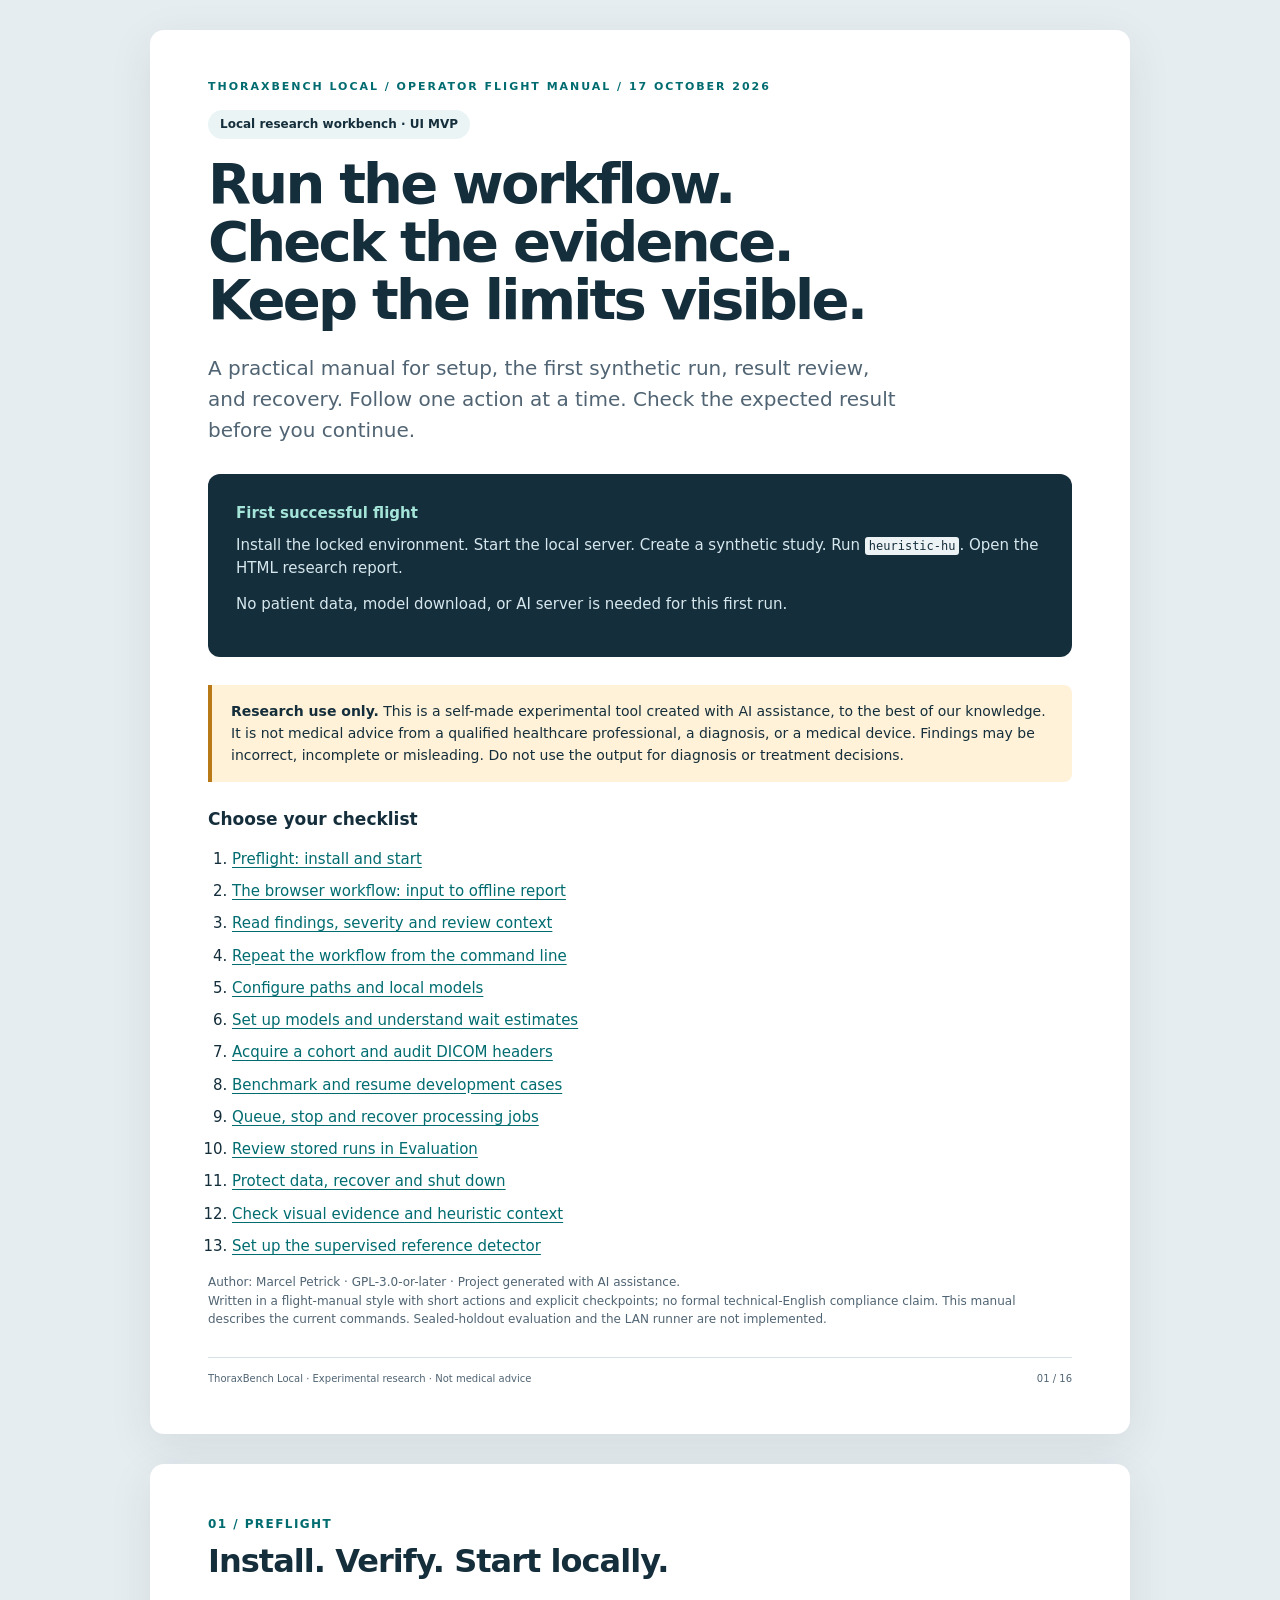
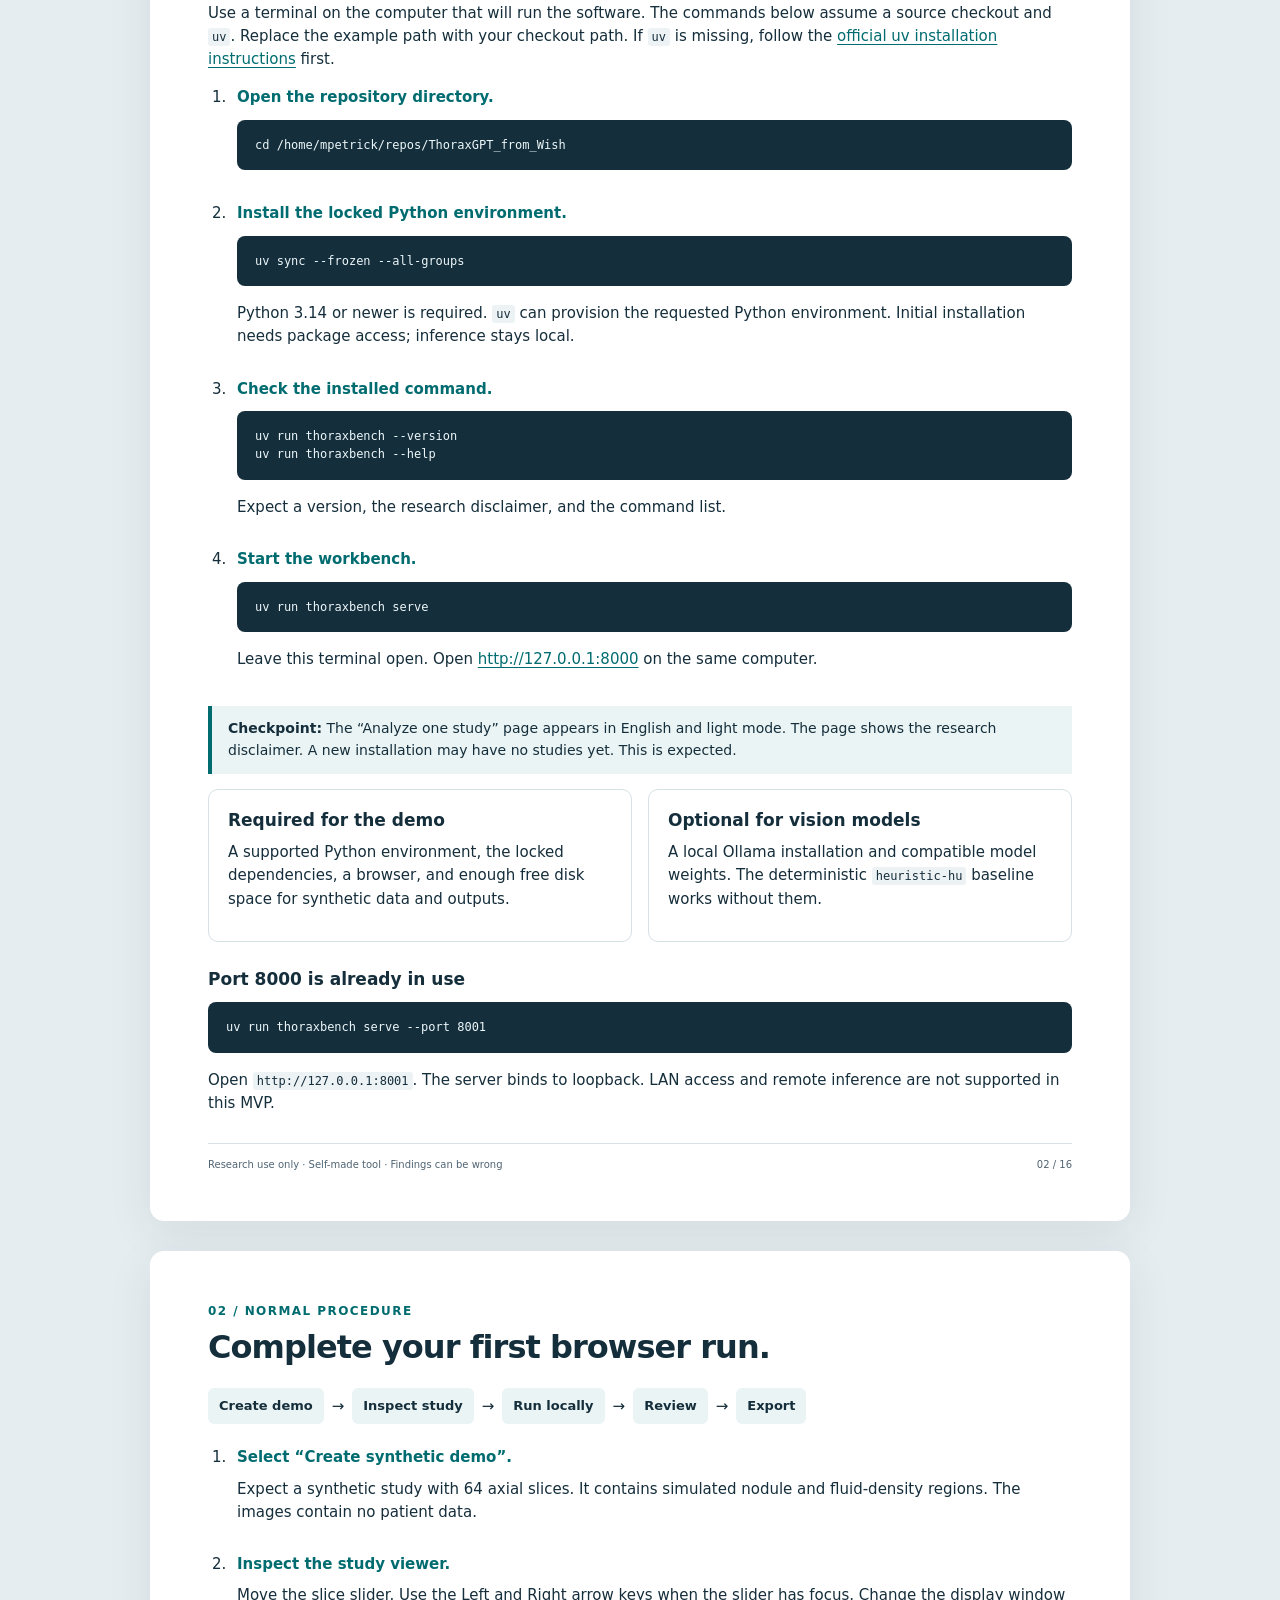
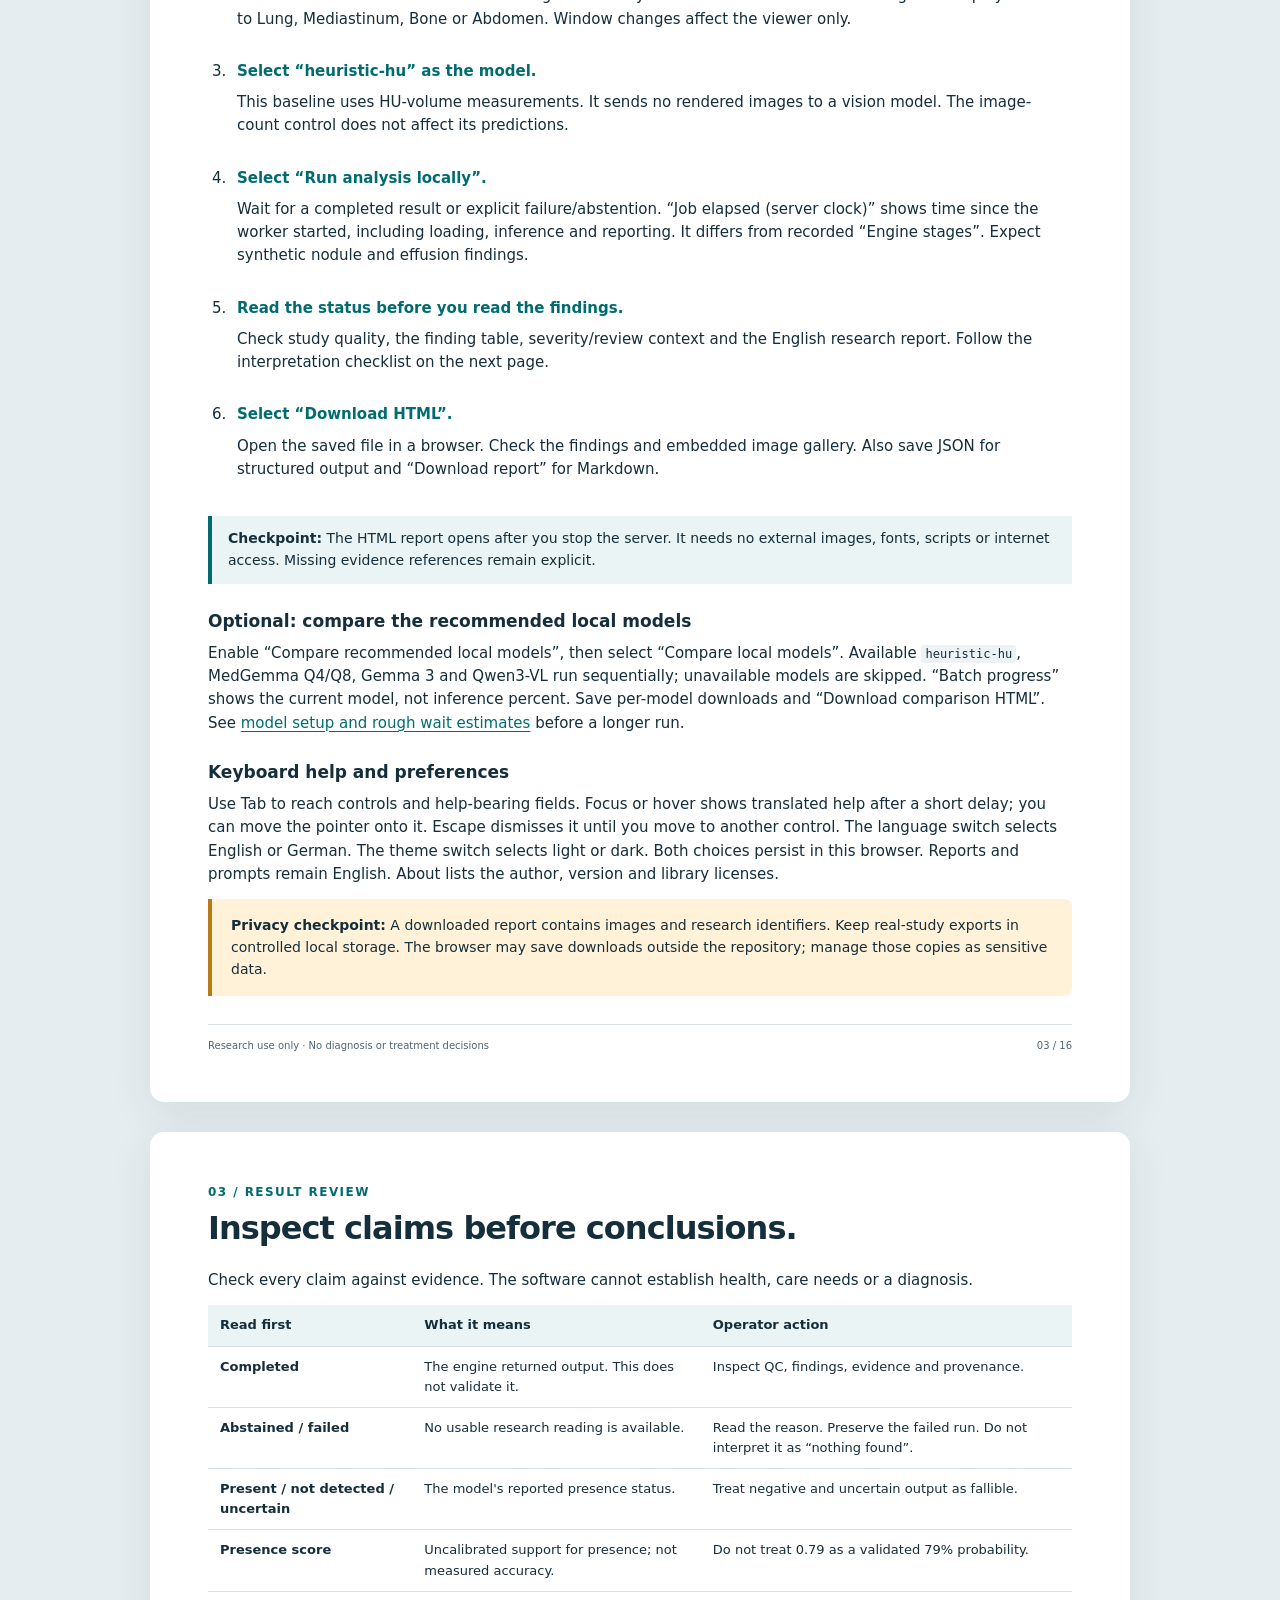
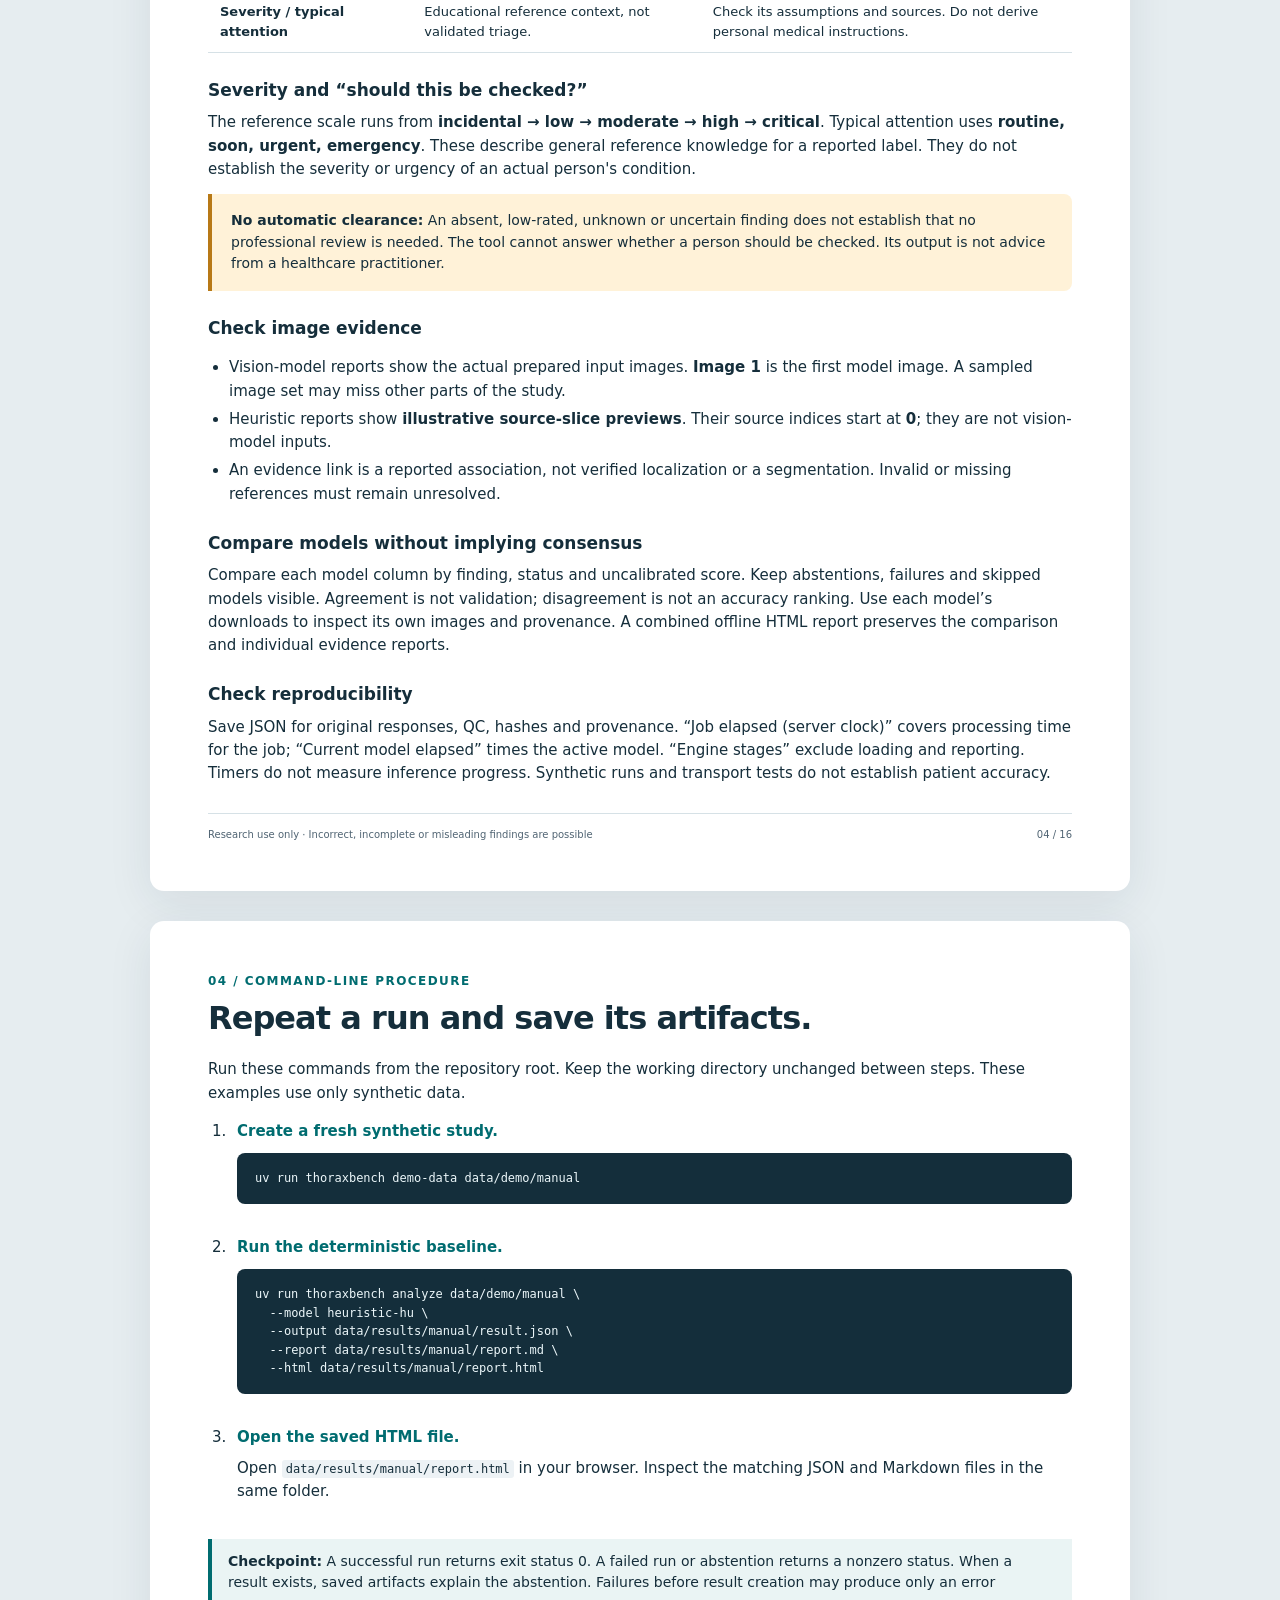
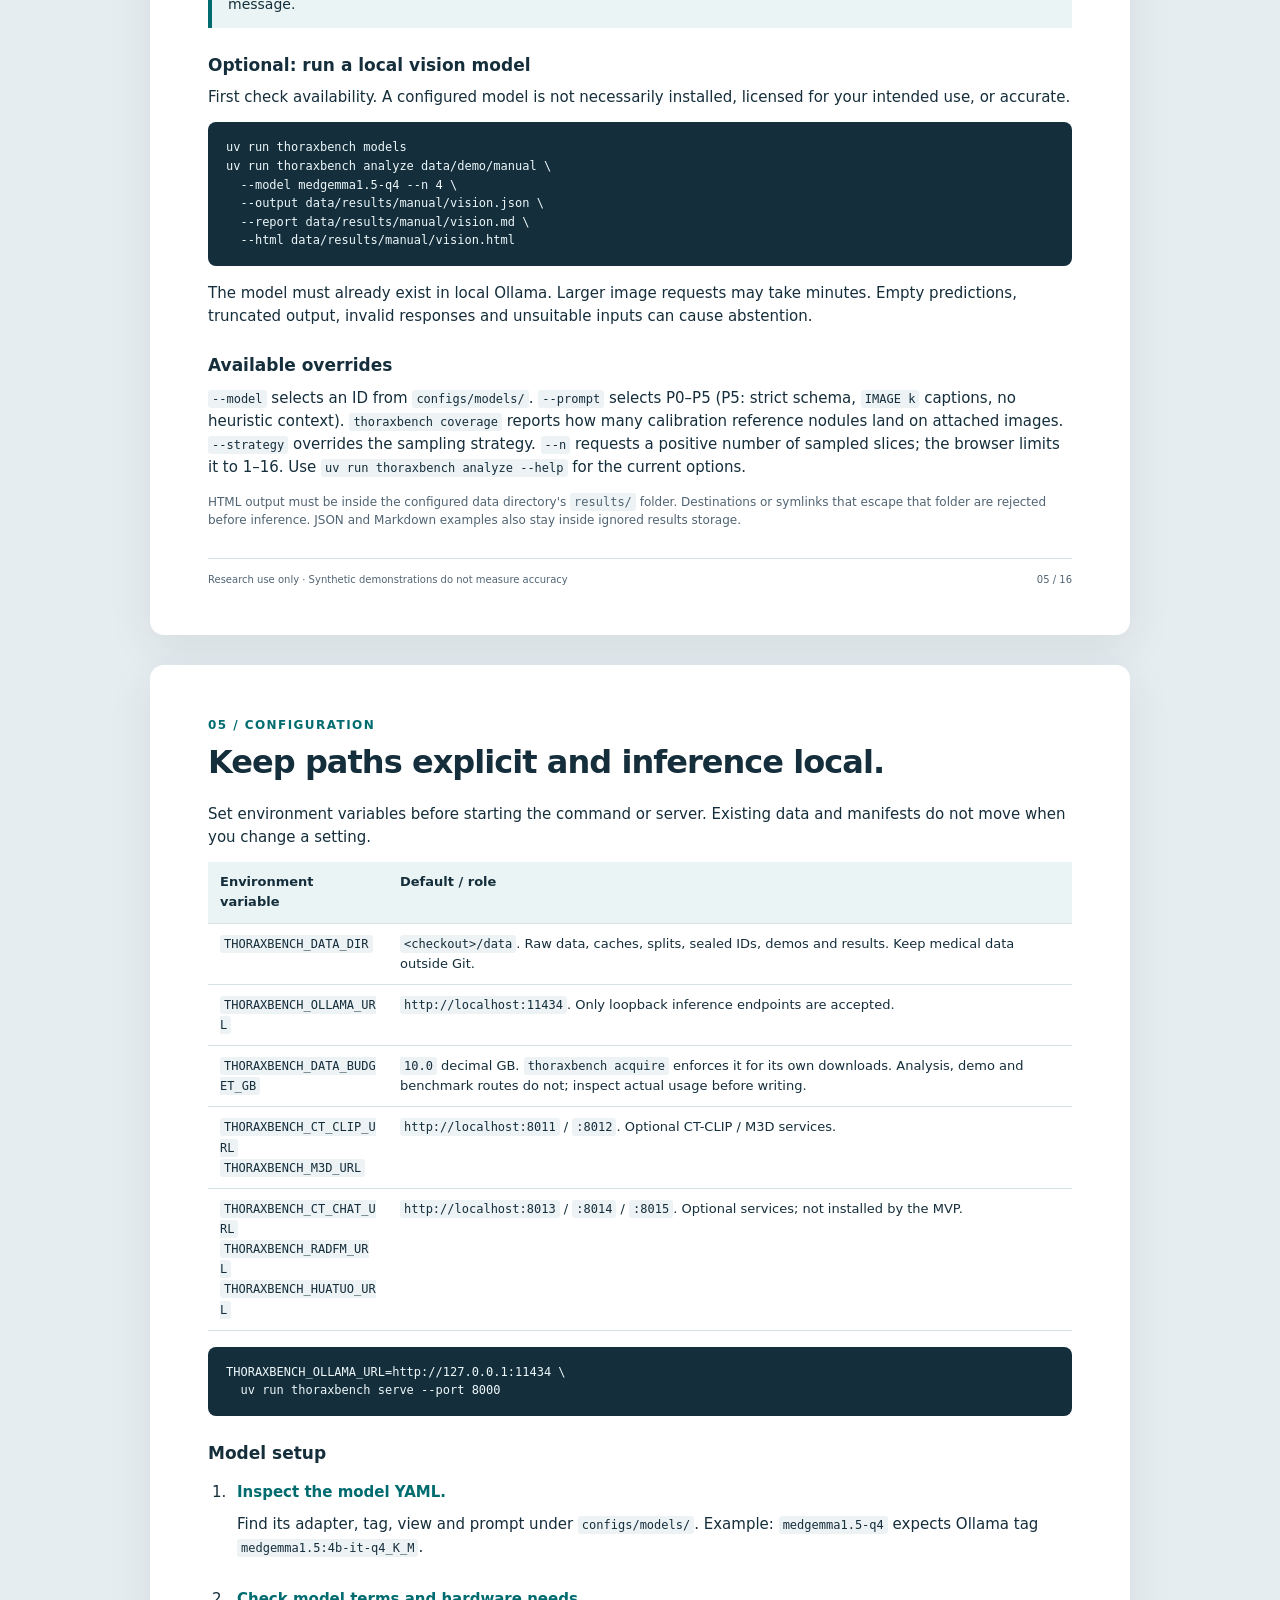
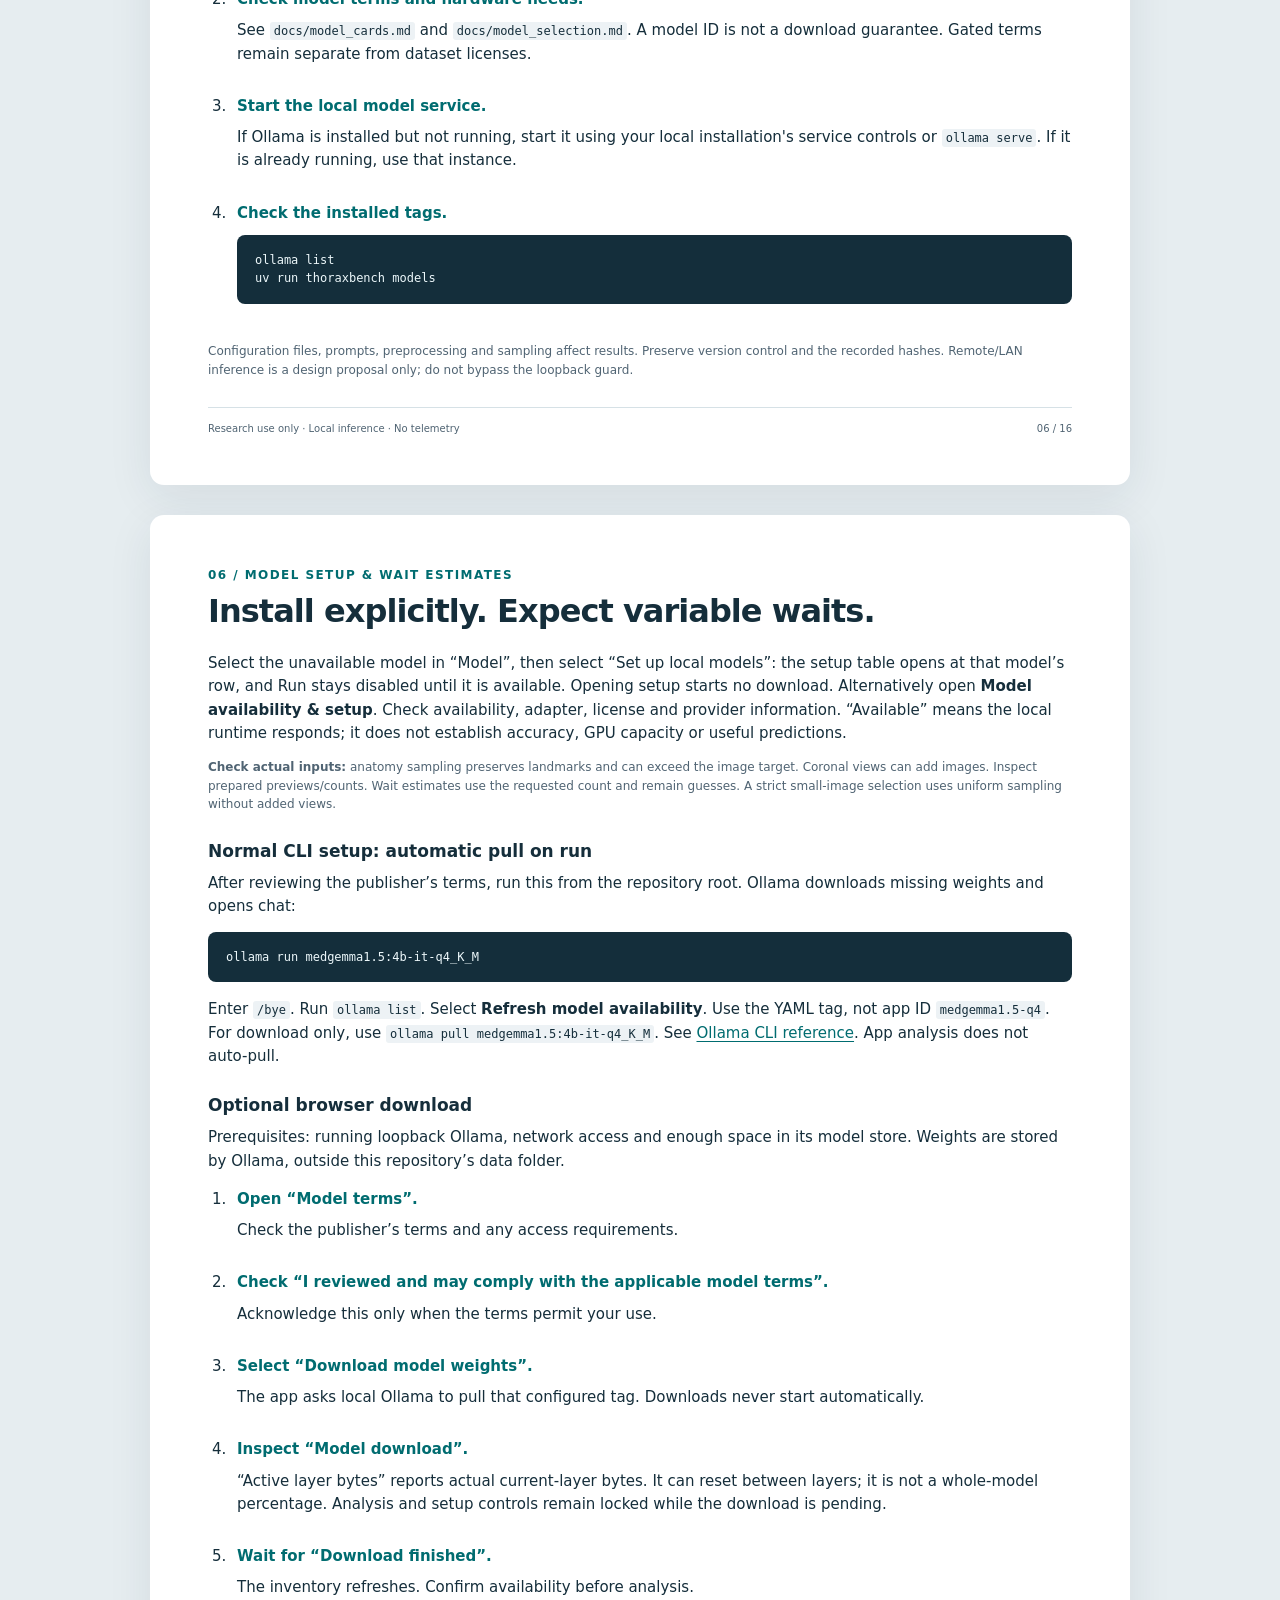
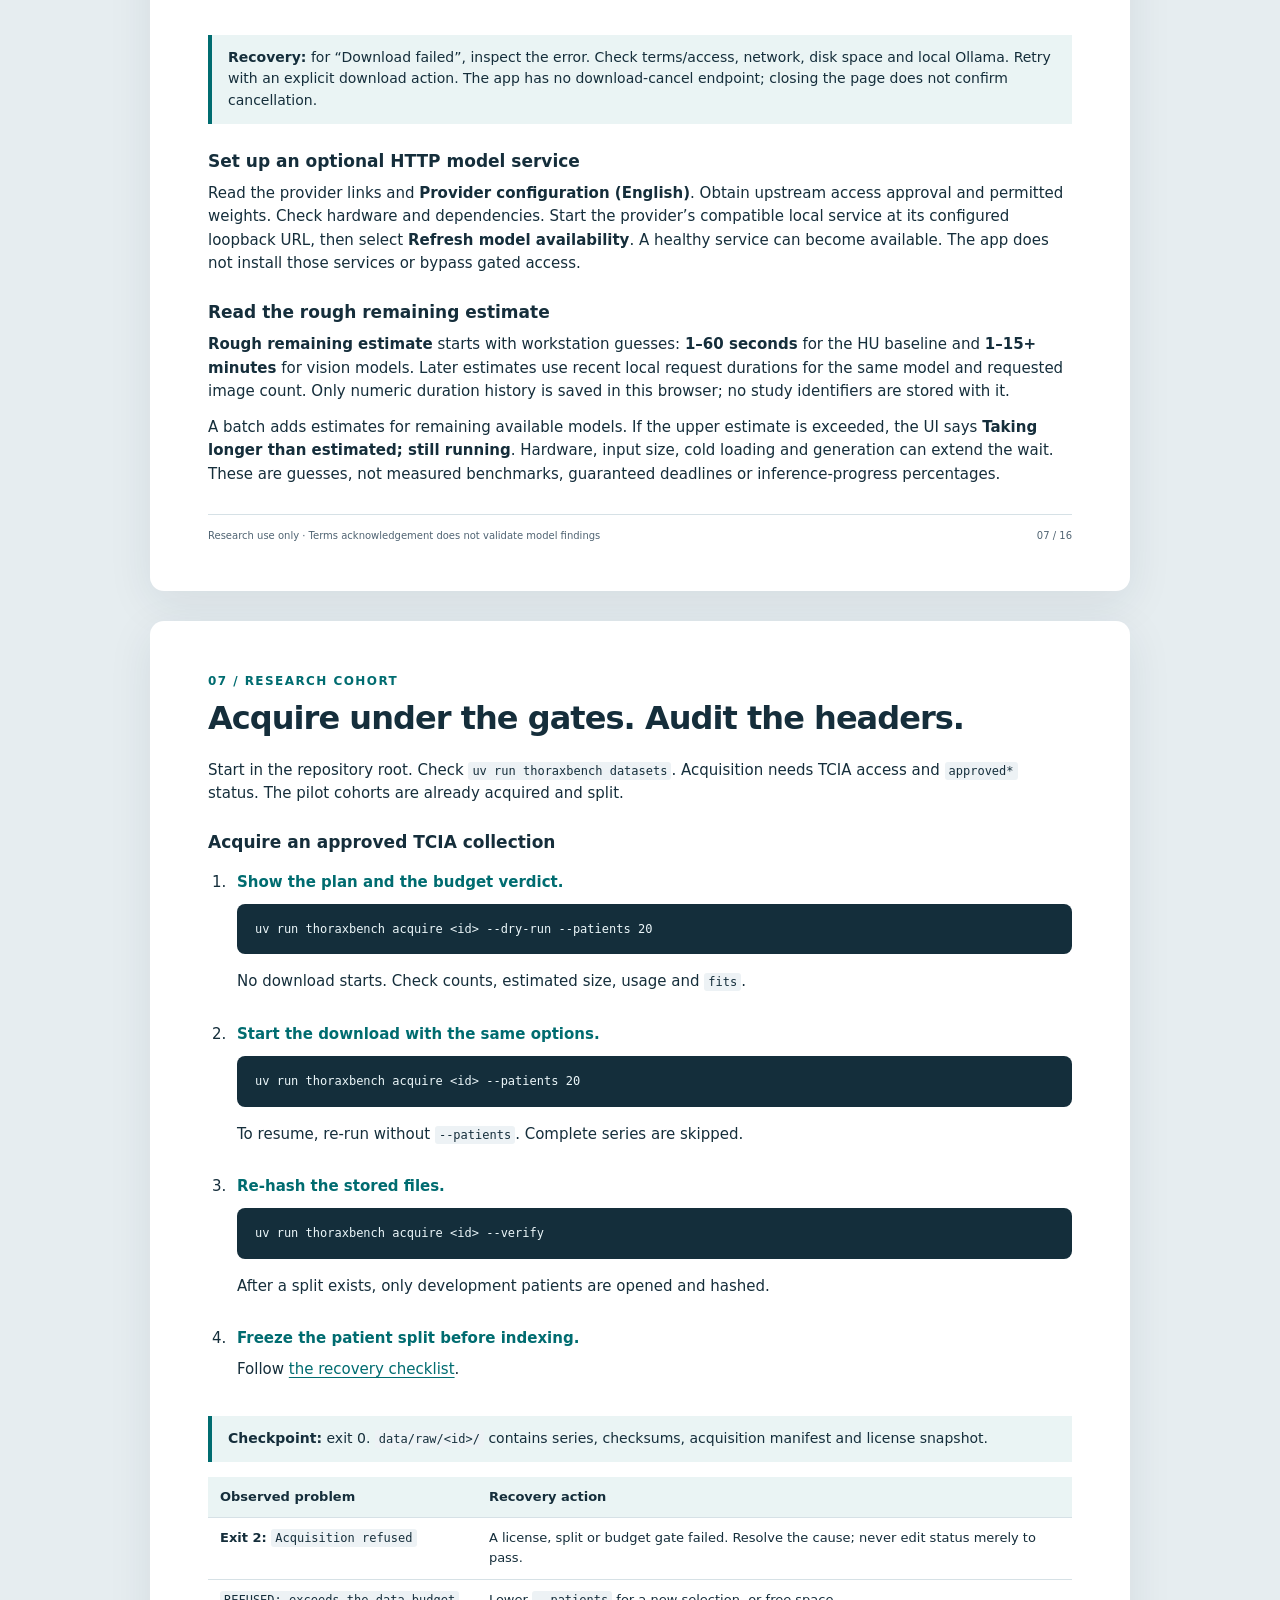
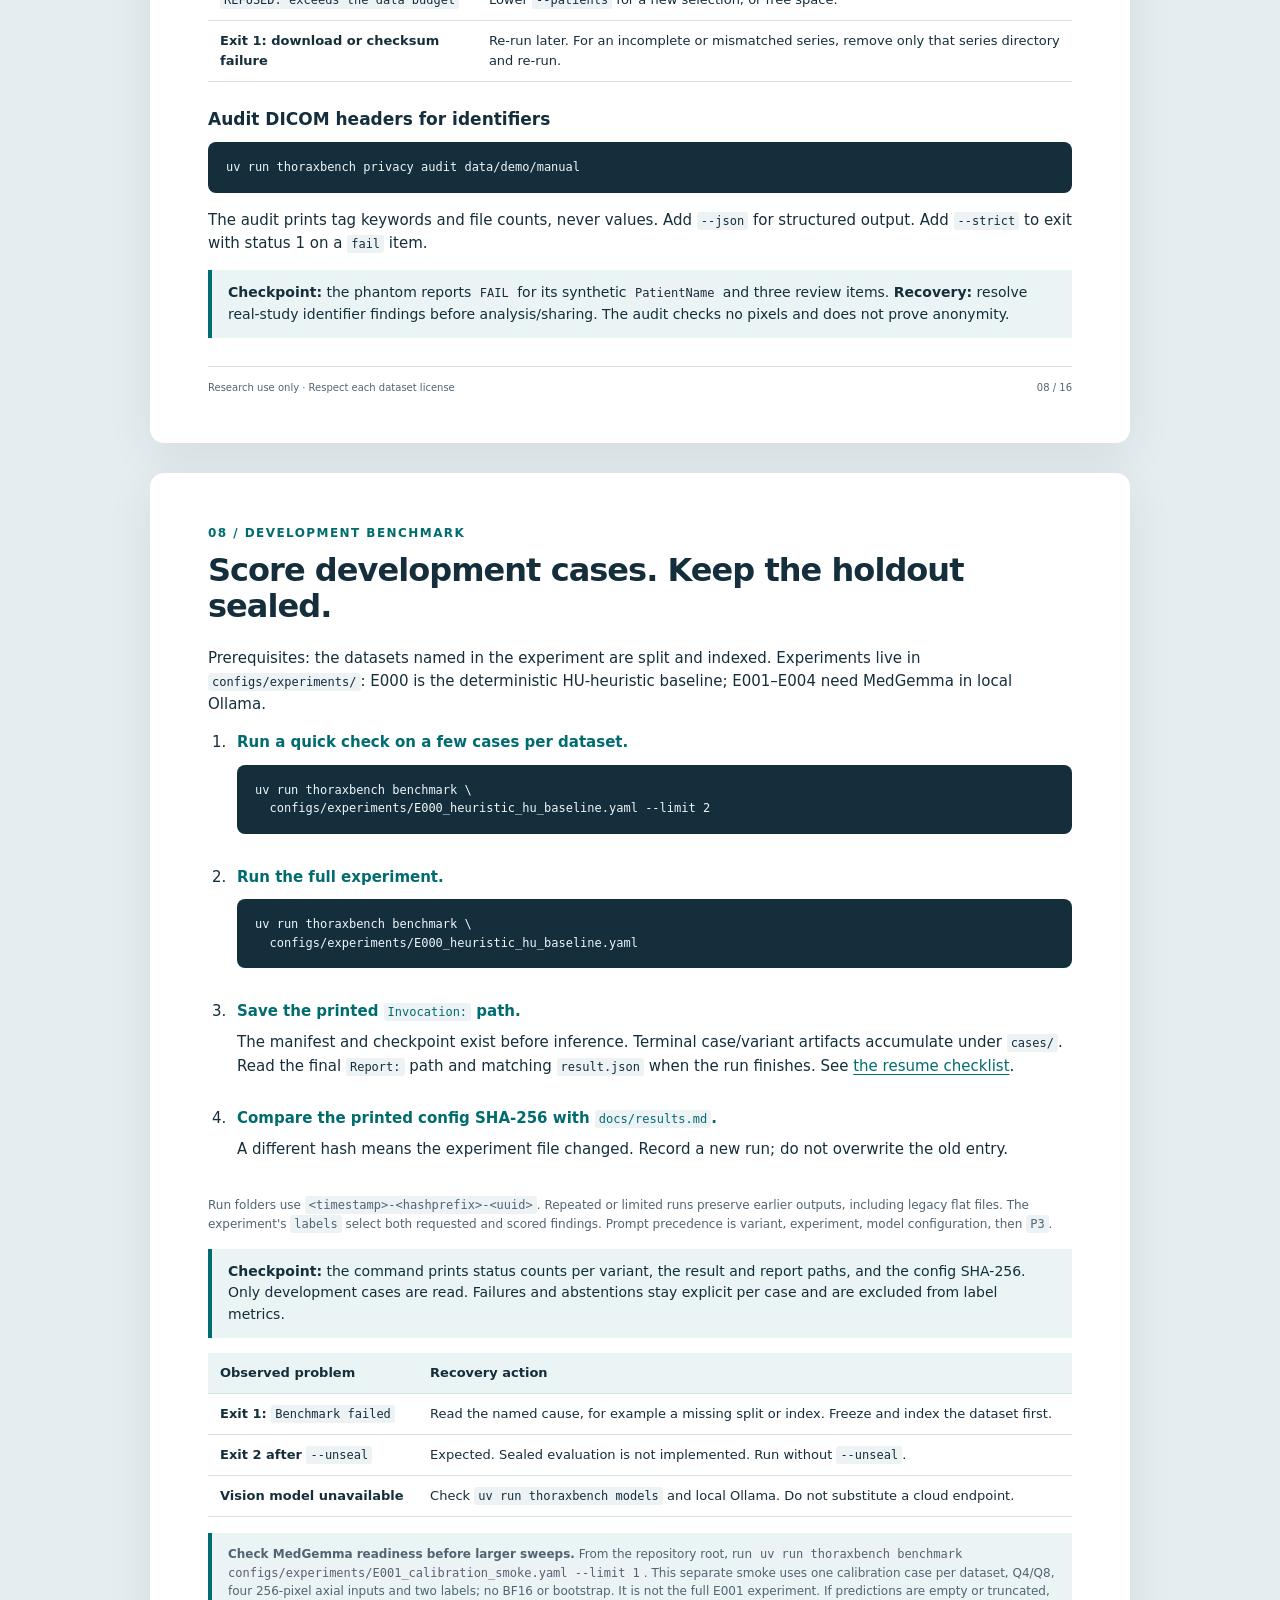
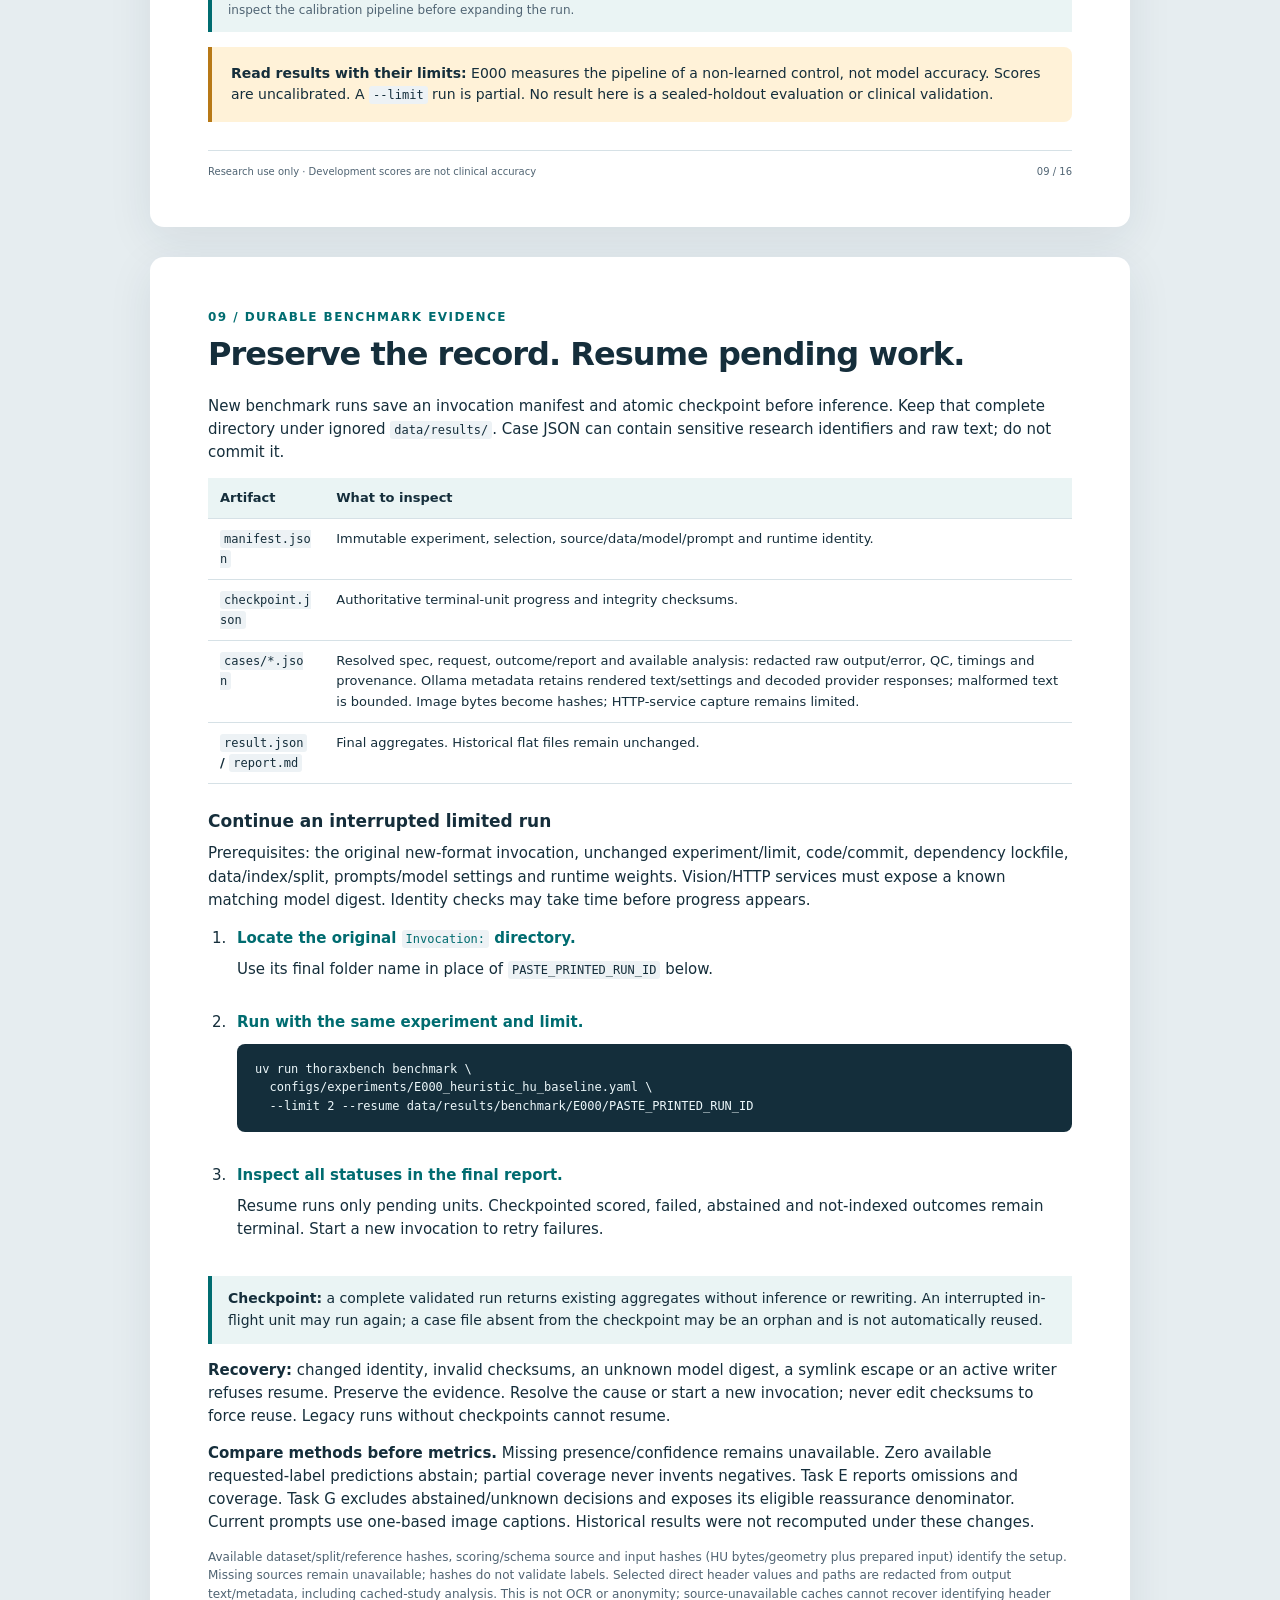
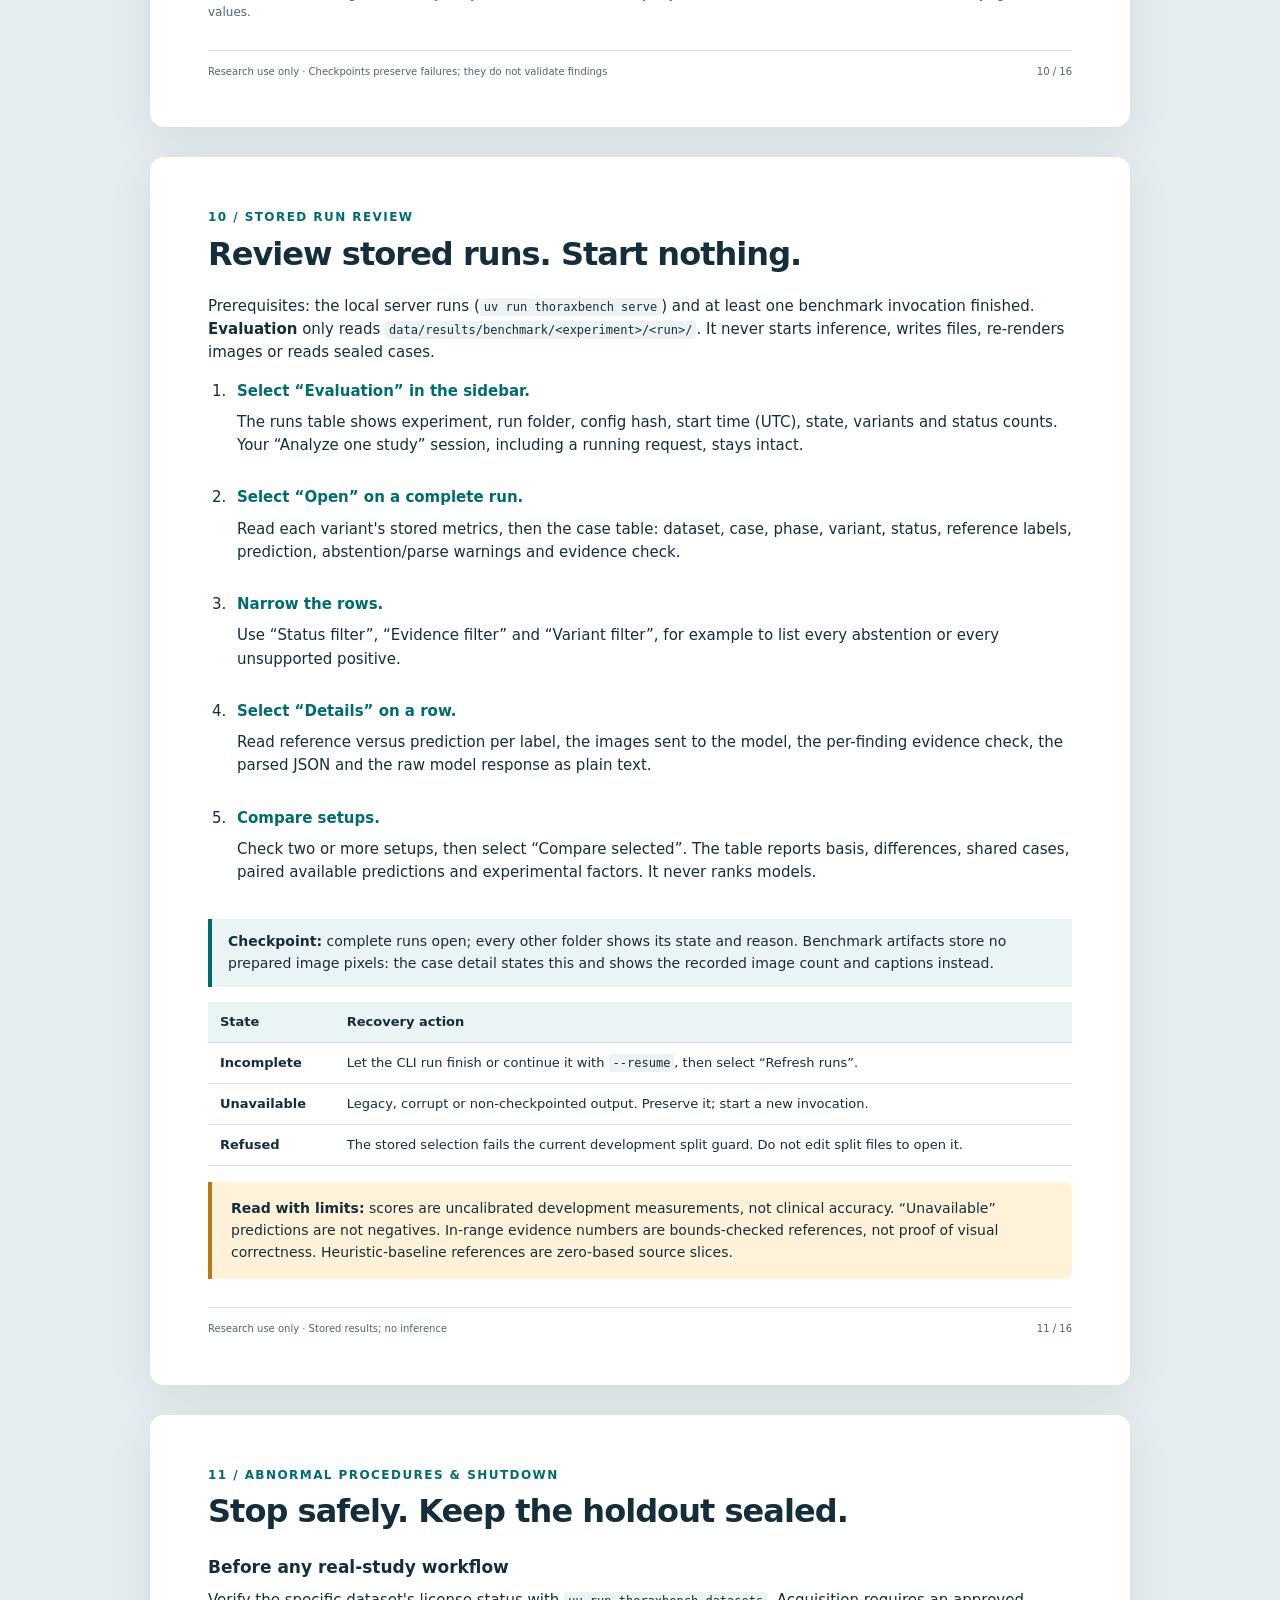
==== commit 76927e97: "feat(workflow): integrate detector evidence, sanity gates and bounded P6 protocol Version: 0.4.8" ====
--- a/manual.html
+++ b/manual.html
@@ -12,7 +12,7 @@
 :root{--ink:#152e3b;--muted:#506473;--teal:#006c70;--line:#d6e1e6;--paper:#fff;--pale:#eaf4f4;--amber:#fff2d8}*{box-sizing:border-box}html{scroll-behavior:smooth}body{margin:0;background:#e6edf0;color:var(--ink);font:15px/1.55 system-ui,-apple-system,"Segoe UI",sans-serif}.sheet{position:relative;max-width:980px;margin:30px auto;padding:48px 58px;background:var(--paper);border-radius:14px;box-shadow:0 12px 45px #19334416}.eyebrow{font-size:11px;letter-spacing:.18em;text-transform:uppercase;font-weight:750;color:var(--teal);margin:0 0 15px}h1{font-size:56px;line-height:1.04;letter-spacing:-.05em;margin:16px 0 24px}h2{font-size:32px;line-height:1.12;letter-spacing:-.03em;margin:0 0 22px}h3{font-size:17px;margin:24px 0 8px}p{margin:8px 0 13px}a{color:var(--teal);text-underline-offset:3px}a:focus-visible{outline:3px solid #ad6c00;outline-offset:4px}.lead{font-size:20px;color:var(--muted);max-width:700px}.badge{display:inline-block;background:var(--pale);border-radius:99px;padding:5px 12px;font-size:12px;font-weight:700}.hero{padding:28px;border-radius:12px;background:var(--ink);color:white;margin:28px 0}.hero p{color:#d6e8ee}.hero strong{color:#a5e5d9}.hero code{color:var(--ink)}.notice{border-left:4px solid #b87916;background:var(--amber);padding:16px 19px;border-radius:0 8px 8px 0;font-size:14px}.check{border-left:4px solid var(--teal);background:var(--pale);padding:12px 16px;margin:15px 0;font-size:14px}.grid{display:grid;grid-template-columns:1fr 1fr;gap:16px}.card{padding:17px 19px;border:1px solid var(--line);border-radius:10px}.card h3{margin:0 0 8px}.contents{padding-left:24px}.contents li{margin:9px 0}.steps{padding-left:23px}.steps>li{padding:0 0 7px 6px;margin:9px 0}.steps strong{color:var(--teal)}code{font:12px/1.5 ui-monospace,"DejaVu Sans Mono",monospace;overflow-wrap:anywhere;background:#edf2f5;padding:2px 4px;border-radius:3px}pre{font:12px/1.55 ui-monospace,"DejaVu Sans Mono",monospace;white-space:pre-wrap;overflow-wrap:anywhere;padding:16px 18px;background:#142e3b;color:#ecf7fa;border-radius:8px;margin:10px 0 16px}pre code{background:none;padding:0;color:inherit}table{border-collapse:collapse;width:100%;font-size:13px;margin:12px 0 16px}th{text-align:left;background:var(--pale);font-weight:700}th,td{padding:10px 12px;border-bottom:1px solid var(--line);vertical-align:top}td:first-child{font-weight:600}ul{padding-left:21px}li{margin:5px 0}.small{font-size:12px;color:var(--muted)}footer{display:flex;justify-content:space-between;border-top:1px solid var(--line);padding-top:13px;margin-top:28px;font-size:10px;color:var(--muted)}.section-number{display:inline-block;color:var(--teal);margin-bottom:10px;font-size:12px;font-weight:750;letter-spacing:.12em}.stop{font-weight:700;color:#884a0a}.sequence{display:flex;flex-wrap:wrap;gap:8px;align-items:center;margin:22px 0}.sequence span{padding:8px 11px;background:var(--pale);border-radius:6px;font-size:13px;font-weight:650}@media(max-width:650px){.sheet{margin:12px;padding:28px 22px}h1{font-size:40px}h2{font-size:28px}.grid{grid-template-columns:1fr}th,td{padding:8px 5px;font-size:12px}pre{padding:12px;font-size:11px}}@page{size:A4;margin:0}@media print{html{scroll-behavior:auto}body{background:white;font-size:9pt;line-height:1.38;-webkit-print-color-adjust:exact;print-color-adjust:exact}.sheet{width:210mm;max-width:none;min-height:297mm;margin:0;padding:16mm 18mm 14mm;box-shadow:none;border-radius:0;break-after:page}.sheet:last-child{break-after:auto}h1{font-size:43pt}h2{font-size:25pt}h3{font-size:12pt;margin-top:15px}.lead{font-size:14pt}.eyebrow,.section-number{font-size:8pt}.notice,.check{font-size:9pt;padding:11px 13px}.small{font-size:8pt}table{font-size:8.5pt}th,td{padding:8px}pre,code{font-size:8pt}pre{padding:12px 14px}.hero{margin:22px 0;padding:23px}.grid{gap:13px}.card{padding:14px}.card,pre,tr,.notice,.check{break-inside:avoid}h2,h3{break-after:avoid}footer{font-size:7pt;margin-top:18px}.steps>li{margin:6px 0;padding-bottom:3px}p{margin:6px 0 10px}h2{margin-bottom:18px}#configuration th:first-child{width:43%}#configuration td code{font-size:7.3pt}.contents li{margin:6px 0}}
 @media print{#model-setup{font-size:8.3pt;line-height:1.26}#model-setup h3{margin-top:10px;font-size:11pt}#model-setup p{margin:5px 0 7px}#model-setup .steps>li{margin:4px 0;padding-bottom:1px}#model-setup .check{font-size:8pt;padding:8px 10px;margin:8px 0}#cohort,#resume,#benchmark{font-size:8.5pt;line-height:1.3}#cohort h2,#resume h2,#benchmark h2{font-size:23pt;margin-bottom:14px}#cohort pre,#resume pre,#benchmark pre{margin:7px 0 10px;padding:10px 12px}#cohort th,#cohort td,#resume th,#resume td,#benchmark th,#benchmark td{padding:6px}#cohort .check,#cohort .notice,#resume .check,#resume .notice,#benchmark .check,#benchmark .notice{font-size:8.2pt;padding:9px 11px;margin:11px 0}#cohort footer,#resume footer,#benchmark footer{margin-top:13px}}
 @media print{#start .contents li{margin:3px 0}#start .hero{margin:16px 0}#workbench p{margin:4px 0 8px}#workbench .steps>li{margin:5px 0;padding-bottom:1px}}
-@media print{#detector{font-size:8.2pt;line-height:1.25}#detector h2{font-size:23pt;margin-bottom:12px}#detector h3{margin-top:10px}#detector pre{padding:8px 11px;margin:6px 0 9px}#detector .steps>li{margin:3px 0;padding-bottom:0}#detector .check,#detector .notice{font-size:8pt;padding:8px 10px;margin:9px 0}}
+@media print{#detector{font-size:8pt;line-height:1.2;padding-top:12mm;padding-bottom:10mm}#detector h2{font-size:23pt;margin-bottom:12px}#detector h3{margin-top:10px}#detector pre{padding:8px 11px;margin:6px 0 9px}#detector .steps>li{margin:3px 0;padding-bottom:0}#detector .check,#detector .notice{font-size:8pt;padding:8px 10px;margin:9px 0}}
 @media print{#start{font-size:8.5pt;line-height:1.28}#start h1{font-size:40pt;margin-bottom:18px}#start .hero{padding:18px;margin:14px 0}#start .contents li{margin:2px 0}}
 </style>
 </head>
@@ -42,7 +42,7 @@
 <li><a href="#detector">Set up the supervised reference detector</a></li>
 </ol>
 <p class="small">Author: Marcel Petrick · GPL-3.0-or-later · Project generated with AI assistance.<br>Written in a flight-manual style with short actions and explicit checkpoints; no formal technical-English compliance claim. This manual describes the current commands. Sealed-holdout evaluation and the LAN runner are not implemented.</p>
-<footer><span>ThoraxBench Local · Experimental research · Not medical advice</span><span>01 / 15</span></footer>
+<footer><span>ThoraxBench Local · Experimental research · Not medical advice</span><span>01 / 16</span></footer>
 </section>
 <section class="sheet" id="preflight">
 <span class="section-number">01 / PREFLIGHT</span><h2>Install. Verify. Start locally.</h2>
@@ -59,7 +59,7 @@
 <h3>Port 8000 is already in use</h3>
 <pre><code>uv run thoraxbench serve --port 8001</code></pre>
 <p>Open <code>http://127.0.0.1:8001</code>. The server binds to loopback. LAN access and remote inference are not supported in this MVP.</p>
-<footer><span>Research use only · Self-made tool · Findings can be wrong</span><span>02 / 15</span></footer>
+<footer><span>Research use only · Self-made tool · Findings can be wrong</span><span>02 / 16</span></footer>
 </section>
 <section class="sheet" id="workbench">
 <span class="section-number">02 / NORMAL PROCEDURE</span><h2>Complete your first browser run.</h2>
@@ -79,7 +79,7 @@
 <p>Use Tab to reach controls and help-bearing fields. Focus or hover shows translated help after a short delay; you can move the pointer onto it. Escape dismisses it until you move to another control. The language switch selects English or German. The theme switch selects light or dark. Both choices persist in this browser. Reports and prompts remain English. About lists the author, version and library licenses.</p>
 
 <div class="notice"><strong>Privacy checkpoint:</strong> A downloaded report contains images and research identifiers. Keep real-study exports in controlled local storage. The browser may save downloads outside the repository; manage those copies as sensitive data.</div>
-<footer><span>Research use only · No diagnosis or treatment decisions</span><span>03 / 15</span></footer>
+<footer><span>Research use only · No diagnosis or treatment decisions</span><span>03 / 16</span></footer>
 </section>
 <section class="sheet" id="review">
 <span class="section-number">03 / RESULT REVIEW</span><h2>Inspect claims before conclusions.</h2>
@@ -104,7 +104,7 @@
 <p>Compare each model column by finding, status and uncalibrated score. Keep abstentions, failures and skipped models visible. Agreement is not validation; disagreement is not an accuracy ranking. Use each model’s downloads to inspect its own images and provenance. A combined offline HTML report preserves the comparison and individual evidence reports.</p>
 <h3>Check reproducibility</h3>
 <p>Save JSON for original responses, QC, hashes and provenance. “Job elapsed (server clock)” covers processing time for the job; “Current model elapsed” times the active model. “Engine stages” exclude loading and reporting. Timers do not measure inference progress. Synthetic runs and transport tests do not establish patient accuracy.</p>
-<footer><span>Research use only · Incorrect, incomplete or misleading findings are possible</span><span>04 / 15</span></footer>
+<footer><span>Research use only · Incorrect, incomplete or misleading findings are possible</span><span>04 / 16</span></footer>
 </section>
 <section class="sheet" id="commands">
 <span class="section-number">04 / COMMAND-LINE PROCEDURE</span><h2>Repeat a run and save its artifacts.</h2>
@@ -131,7 +131,7 @@
 <h3>Available overrides</h3>
 <p><code>--model</code> selects an ID from <code>configs/models/</code>. <code>--prompt</code> selects P0–P5 (P5: strict schema, <code>IMAGE k</code> captions, no heuristic context). <code>thoraxbench coverage</code> reports how many calibration reference nodules land on attached images. <code>--strategy</code> overrides the sampling strategy. <code>--n</code> requests a positive number of sampled slices; the browser limits it to 1–16. Use <code>uv run thoraxbench analyze --help</code> for the current options.</p>
 <p class="small">HTML output must be inside the configured data directory's <code>results/</code> folder. Destinations or symlinks that escape that folder are rejected before inference. JSON and Markdown examples also stay inside ignored results storage.</p>
-<footer><span>Research use only · Synthetic demonstrations do not measure accuracy</span><span>05 / 15</span></footer>
+<footer><span>Research use only · Synthetic demonstrations do not measure accuracy</span><span>05 / 16</span></footer>
 </section>
 <section class="sheet" id="configuration">
 <span class="section-number">05 / CONFIGURATION</span><h2>Keep paths explicit and inference local.</h2>
@@ -154,7 +154,7 @@
 uv run thoraxbench models</code></pre></li>
 </ol>
 <p class="small">Configuration files, prompts, preprocessing and sampling affect results. Preserve version control and the recorded hashes. Remote/LAN inference is a design proposal only; do not bypass the loopback guard.</p>
-<footer><span>Research use only · Local inference · No telemetry</span><span>06 / 15</span></footer>
+<footer><span>Research use only · Local inference · No telemetry</span><span>06 / 16</span></footer>
 </section>
 <section class="sheet" id="model-setup">
 <span class="section-number">06 / MODEL SETUP &amp; WAIT ESTIMATES</span><h2>Install explicitly. Expect variable waits.</h2>
@@ -179,7 +179,7 @@
 <h3>Read the rough remaining estimate</h3>
 <p><strong>Rough remaining estimate</strong> starts with workstation guesses: <strong>1–60 seconds</strong> for the HU baseline and <strong>1–15+ minutes</strong> for vision models. Later estimates use recent local request durations for the same model and requested image count. Only numeric duration history is saved in this browser; no study identifiers are stored with it.</p>
 <p>A batch adds estimates for remaining available models. If the upper estimate is exceeded, the UI says <strong>Taking longer than estimated; still running</strong>. Hardware, input size, cold loading and generation can extend the wait. These are guesses, not measured benchmarks, guaranteed deadlines or inference-progress percentages.</p>
-<footer><span>Research use only · Terms acknowledgement does not validate model findings</span><span>07 / 15</span></footer>
+<footer><span>Research use only · Terms acknowledgement does not validate model findings</span><span>07 / 16</span></footer>
 </section>
 <section class="sheet" id="cohort">
 <span class="section-number">07 / RESEARCH COHORT</span><h2>Acquire under the gates. Audit the headers.</h2>
@@ -201,7 +201,7 @@
 <pre><code>uv run thoraxbench privacy audit data/demo/manual</code></pre>
 <p>The audit prints tag keywords and file counts, never values. Add <code>--json</code> for structured output. Add <code>--strict</code> to exit with status 1 on a <code>fail</code> item.</p>
 <div class="check"><strong>Checkpoint:</strong> the phantom reports <code>FAIL</code> for its synthetic <code>PatientName</code> and three review items. <strong>Recovery:</strong> resolve real-study identifier findings before analysis/sharing. The audit checks no pixels and does not prove anonymity.</div>
-<footer><span>Research use only · Respect each dataset license</span><span>08 / 15</span></footer>
+<footer><span>Research use only · Respect each dataset license</span><span>08 / 16</span></footer>
 </section>
 <section class="sheet" id="benchmark">
 <span class="section-number">08 / DEVELOPMENT BENCHMARK</span><h2>Score development cases. Keep the holdout sealed.</h2>
@@ -223,7 +223,7 @@
 </tbody></table>
 <div class="check small"><strong>Check MedGemma readiness before larger sweeps.</strong> From the repository root, run <code>uv run thoraxbench benchmark configs/experiments/E001_calibration_smoke.yaml --limit 1</code>. This separate smoke uses one calibration case per dataset, Q4/Q8, four 256-pixel axial inputs and two labels; no BF16 or bootstrap. It is not the full E001 experiment. If predictions are empty or truncated, inspect the calibration pipeline before expanding the run.</div>
 <div class="notice"><strong>Read results with their limits:</strong> E000 measures the pipeline of a non-learned control, not model accuracy. Scores are uncalibrated. A <code>--limit</code> run is partial. No result here is a sealed-holdout evaluation or clinical validation.</div>
-<footer><span>Research use only · Development scores are not clinical accuracy</span><span>09 / 15</span></footer>
+<footer><span>Research use only · Development scores are not clinical accuracy</span><span>09 / 16</span></footer>
 </section>
 <section class="sheet" id="resume">
 <span class="section-number">09 / DURABLE BENCHMARK EVIDENCE</span><h2>Preserve the record. Resume pending work.</h2>
@@ -247,7 +247,7 @@
 <p><strong>Recovery:</strong> changed identity, invalid checksums, an unknown model digest, a symlink escape or an active writer refuses resume. Preserve the evidence. Resolve the cause or start a new invocation; never edit checksums to force reuse. Legacy runs without checkpoints cannot resume.</p>
 <p><strong>Compare methods before metrics.</strong> Missing presence/confidence remains unavailable. Zero available requested-label predictions abstain; partial coverage never invents negatives. Task E reports omissions and coverage. Task G excludes abstained/unknown decisions and exposes its eligible reassurance denominator. Current prompts use one-based image captions. Historical results were not recomputed under these changes.</p>
 <p class="small">Available dataset/split/reference hashes, scoring/schema source and input hashes (HU bytes/geometry plus prepared input) identify the setup. Missing sources remain unavailable; hashes do not validate labels. Selected direct header values and paths are redacted from output text/metadata, including cached-study analysis. This is not OCR or anonymity; source-unavailable caches cannot recover identifying header values.</p>
-<footer><span>Research use only · Checkpoints preserve failures; they do not validate findings</span><span>10 / 15</span></footer>
+<footer><span>Research use only · Checkpoints preserve failures; they do not validate findings</span><span>10 / 16</span></footer>
 </section>
 <section class="sheet" id="evaluation">
 <span class="section-number">10 / STORED RUN REVIEW</span><h2>Review stored runs. Start nothing.</h2>
@@ -266,7 +266,7 @@
 <tr><td>Refused</td><td>The stored selection fails the current development split guard. Do not edit split files to open it.</td></tr>
 </tbody></table>
 <div class="notice"><strong>Read with limits:</strong> scores are uncalibrated development measurements, not clinical accuracy. “Unavailable” predictions are not negatives. In-range evidence numbers are bounds-checked references, not proof of visual correctness. Heuristic-baseline references are zero-based source slices.</div>
-<footer><span>Research use only · Stored results; no inference</span><span>11 / 15</span></footer>
+<footer><span>Research use only · Stored results; no inference</span><span>11 / 16</span></footer>
 </section>
 <section class="sheet" id="recovery">
 <span class="section-number">11 / ABNORMAL PROCEDURES &amp; SHUTDOWN</span><h2>Stop safely. Keep the holdout sealed.</h2>
@@ -287,7 +287,7 @@
 <h3>Shutdown and handover</h3>
 <p>Press <strong>Ctrl+C</strong> in the server terminal. Completed result files remain on disk. Record the model, settings, version, result paths, warnings and next action before you hand work to another researcher. Never commit patient images, rendered CT slices, model weights or secrets.</p>
 <p class="small"><strong>Maintain this manual:</strong> edit <code>manual.html</code>, then regenerate the PDF from the repository root with <code>uv run python -m playwright pdf --paper-format A4 file://"$PWD"/manual.html manual.pdf</code>. Install Chromium with <code>uv run playwright install chromium</code> if needed. Check <code>docs/plan.md</code> for current scope; this manual contains no patient images.</p>
-<footer><span>Self-made experimental tool · Not professional medical advice · Errors possible</span><span>12 / 15</span></footer>
+<footer><span>Self-made experimental tool · Not professional medical advice · Errors possible</span><span>12 / 16</span></footer>
 </section>
 
 <section class="sheet" id="evidence-check">
@@ -310,7 +310,7 @@
 </ol>
 <div class="check"><strong>Checkpoint:</strong> both context variants retain inspectable outcomes with the same prepared images. This checks output behavior, not clinical accuracy.</div>
 <div class="check"><strong>Recovery:</strong> preserve failures and unavailable predictions. Check raw output, valid image bounds and label coverage. Start a new invocation for changed configuration. Do not tune on internal-test or sealed data or expand to full sweeps merely because JSON parses.</div>
-<footer><span>Self-made research tool · Not professional medical advice · Findings may be wrong</span><span>13 / 15</span></footer>
+<footer><span>Self-made research tool · Not professional medical advice · Findings may be wrong</span><span>13 / 16</span></footer>
 </section>
 
 <section class="sheet" id="processing-jobs">
@@ -327,7 +327,7 @@
 <p>Job elapsed uses the server monotonic clock since worker start. It freezes at completion. It differs from engine stages, queue waiting and rough estimates. The queue permits eight waiting jobs and retains 32 terminal jobs. Identical active analyses follow the existing job.</p>
 <div class="check"><strong>Checkpoint:</strong> start the synthetic demo, open About, reload, then open Jobs. The same job remains visible. Cancel a queued job or open a completed report.</div>
 <div class="check"><strong>Recovery:</strong> server restart loses in-memory jobs and registered download links. Saved report files remain in <code>data/results/ui/</code>. Open those files directly or submit a new job. Do not start several server workers against one GPU.</div>
-<footer><span>Self-made research tool · Not professional medical advice · Errors possible</span><span>14 / 15</span></footer>
+<footer><span>Self-made research tool · Not professional medical advice · Errors possible</span><span>14 / 16</span></footer>
 </section>
 <section class="sheet" id="detector">
 <span class="section-number">14 / REFERENCE DETECTOR</span><h2>Detect candidates. Preserve the limits.</h2>
@@ -347,10 +347,32 @@
 <pre><code>uv run --extra detector thoraxbench benchmark \
   configs/experiments/E013_luna16_bundle.yaml --limit 1</code></pre>
 <p>Keep raw output, provenance, failures and checkpoints. LUNA16 contains LIDC scans: every LIDC row is training-overlap flagged and cannot establish unbiased accuracy. NSCLC has sparse nodule references. The project FROC rules approximate LUNA16 style; they are not the official challenge scorer.</p>
-<p>The default ROI is 256 × 256 × 128. Auto uses CUDA when at least 3000 MiB is free and otherwise CPU. Override with <code>THORAXBENCH_DETECTOR_DEVICE=cpu</code> or <code>cuda</code>. A reduced synthetic CPU API smoke passed; default-ROI latency and accuracy remain unestablished. The adapted SciPy resampling and smaller ROI are not upstream benchmark parity.</p>
-<p>Select <code>monai-lung-nodule</code> in the workbench and run through the shared job queue. The candidate table labels the source, uncalibrated score, canonical centre and approximate box size. “Show source slice” navigates to the result’s study without inference or a verified overlay. UI and offline HTML show axial/coronal illustrations for the first 12 candidates; all remain in JSON/Markdown/table. These post-inference crops are not model inputs or VLM verification. Invalid boxes/scores fail explicitly; nonfinite crop centres are refused. Optional VLM verification remains gated. See <a href="docs/detector-baseline.md">the detector guide</a> for synthetic commands, geometry limits and provenance.</p>
+<p>The default ROI is 256 × 256 × 128. Auto uses CUDA when at least 3000 MiB is free and otherwise CPU. Override with <code>THORAXBENCH_DETECTOR_DEVICE=cpu</code> or <code>cuda</code>. A reduced synthetic CPU API smoke passed; the positive calibration pair took 77.31 s total and the negative control 27.92 s. These are local checks, not accuracy estimates. The adapted SciPy resampling and smaller ROI are not upstream benchmark parity.</p>
+<p>Start <code>uv run --extra detector thoraxbench serve</code>. Select <code>monai-lung-nodule</code> and run through the shared job queue. The candidate table labels the source, uncalibrated score, canonical centre and approximate box size. “Show source slice” navigates to the result’s study without inference or a verified overlay. UI and offline HTML show axial/coronal illustrations for the first 12 candidates; all remain in JSON/Markdown/table. These crops illustrate detector output; they are not VLM verification. Invalid boxes/scores fail explicitly. See <a href="docs/detector-baseline.md">the detector guide</a> for synthetic commands, geometry limits and provenance.</p>
+<p><strong>Latest evidence:</strong> at the existing 0.5 cutoff, three calibration studies produced eleven proposals: eight reference matches and three unmatched. LIDC overlaps training data; unmatched proposals are not adjudicated false positives. MedGemma P6 single-image checks failed readiness, so no VLM filtering is enabled. See <a href="docs/model-usage-review-2026-10-17.md">the model-usage review</a>.</p>
 <div class="check"><strong>Recovery:</strong> preserve the error. Check dependencies, free space and pinned checksums. Do not bypass a guard, invent image links or treat no candidate as evidence of health.</div>
-<footer><span>Self-made research tool · Not medical advice · Training overlap remains visible</span><span>15 / 15</span></footer>
+<footer><span>Self-made research tool · Not medical advice · Training overlap remains visible</span><span>15 / 16</span></footer>
+</section>
+<section class="sheet" id="calibration-fitting">
+<span class="section-number">15 / OPTIONAL CALIBRATION</span><h2>Fit on calibration. Keep raw metrics.</h2>
+<div class="notice"><strong>Research use only.</strong> This self-made tool may be wrong, incomplete or misleading. It is not professional medical advice or a basis for diagnosis or treatment.</div>
+<p>Fitting is opt-in. Existing experiment files do not enable it. Do not enable real-data fitting before output-readiness checks pass. Synthetic tests do not establish a useful medical model.</p>
+<p>Add this block to a separately versioned experiment configuration when its prerequisites are met:</p>
+<pre><code>calibration:
+  method: platt
+  threshold_method: youden
+  target_sensitivity: 0.9</code></pre>
+<p>Methods: <code>platt</code>, <code>temperature</code>, <code>isotonic</code> or <code>none</code>. Threshold methods: <code>youden</code> or <code>sensitivity</code>. The method <code>none</code> still fits thresholds but no probability map.</p>
+<ol class="steps">
+<li><strong>Fit calibration records only.</strong><p>The runner refuses sealed and unknown phases. Missing labels remain unavailable. One-class fitting keeps the 0.5 threshold and skips the probability map.</p></li>
+<li><strong>Apply to internal-test records only.</strong><p>Both phases need scored records. Without them the fit is not applicable. Do not tune using the internal-test outputs.</p></li>
+<li><strong>Keep the raw baseline.</strong><p>The result retains raw 0.5 metrics, fitted-threshold metrics, raw/calibrated probability metrics, fit counts and map parameters. Raw predictions stay unchanged.</p></li>
+</ol>
+<h3>Check overlap and unavailable experiments</h3>
+<p>HTML/CSV exports and export manifests carry recorded training-overlap flags. Historical missing flags remain unknown. LUNA16-trained detector results on LIDC are overlap-flagged. E005–E008 are blocked planning configurations; the runner refuses them before study access.</p>
+<div class="check"><strong>Checkpoint:</strong> from the repository root, run <code>uv run pytest tests/unit/test_benchmark_calibration.py</code>. These use synthetic records only. See <code>docs/calibration.md</code> for the current limits.</div>
+<div class="check"><strong>Recovery:</strong> keep undefined fits and missing scores visible. Preserve raw metrics. Do not remove a planning block until its model, access and frozen-setup prerequisites are resolved.</div>
+<footer><span>Self-made research tool · Not professional medical advice · Errors possible</span><span>16 / 16</span></footer>
 </section>
 </main>
 </body>
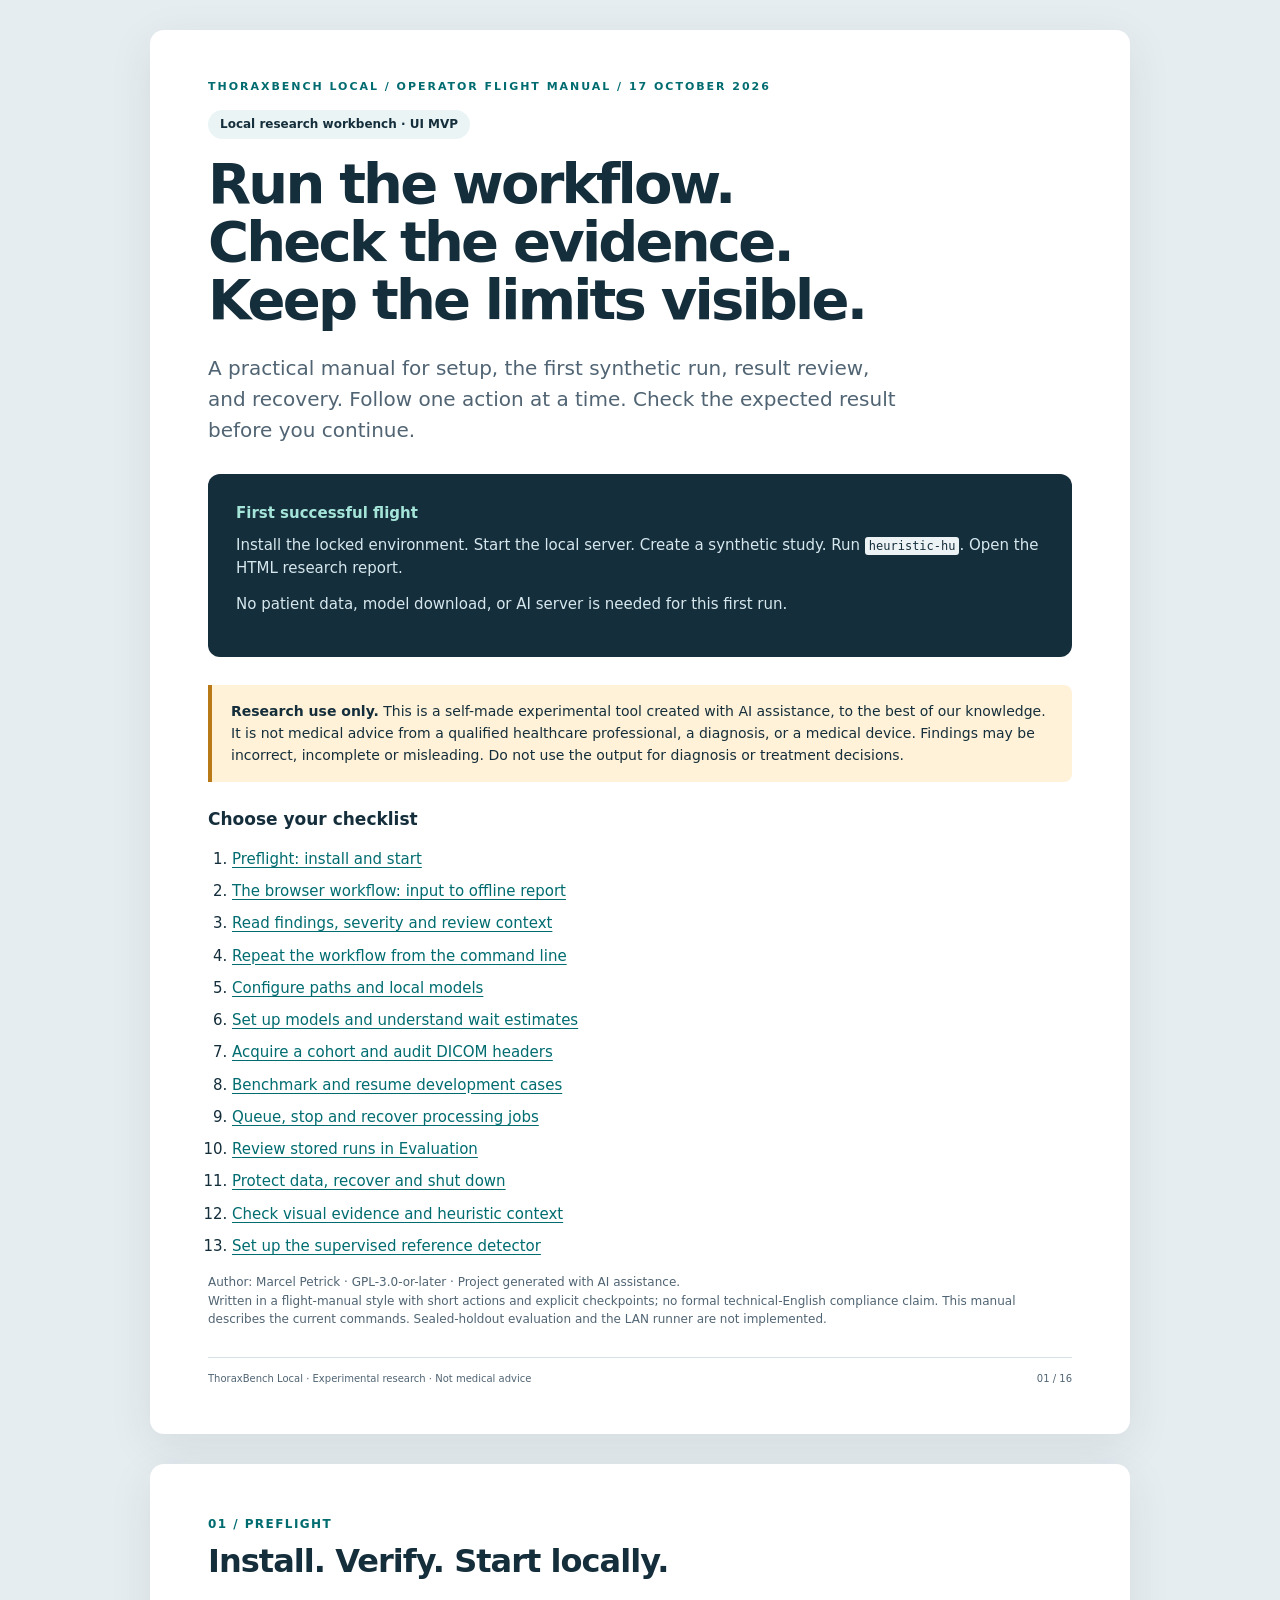
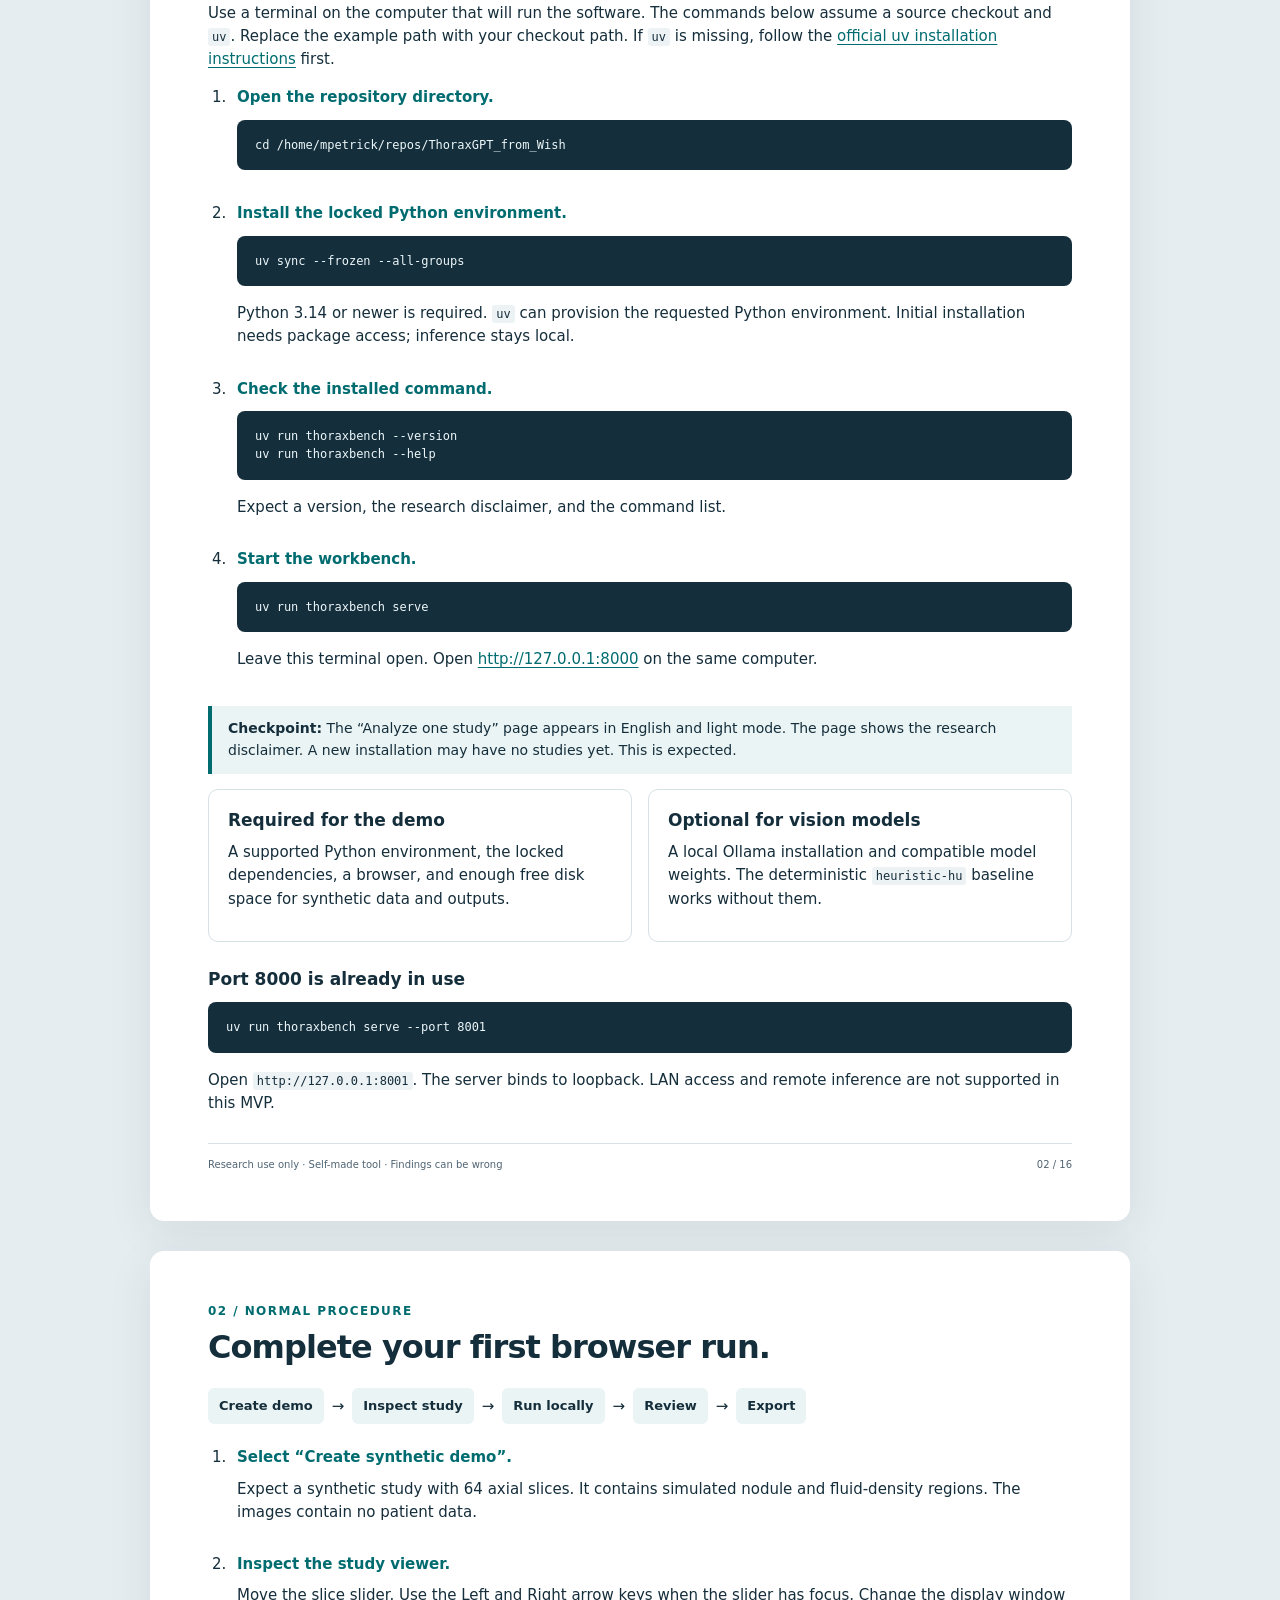
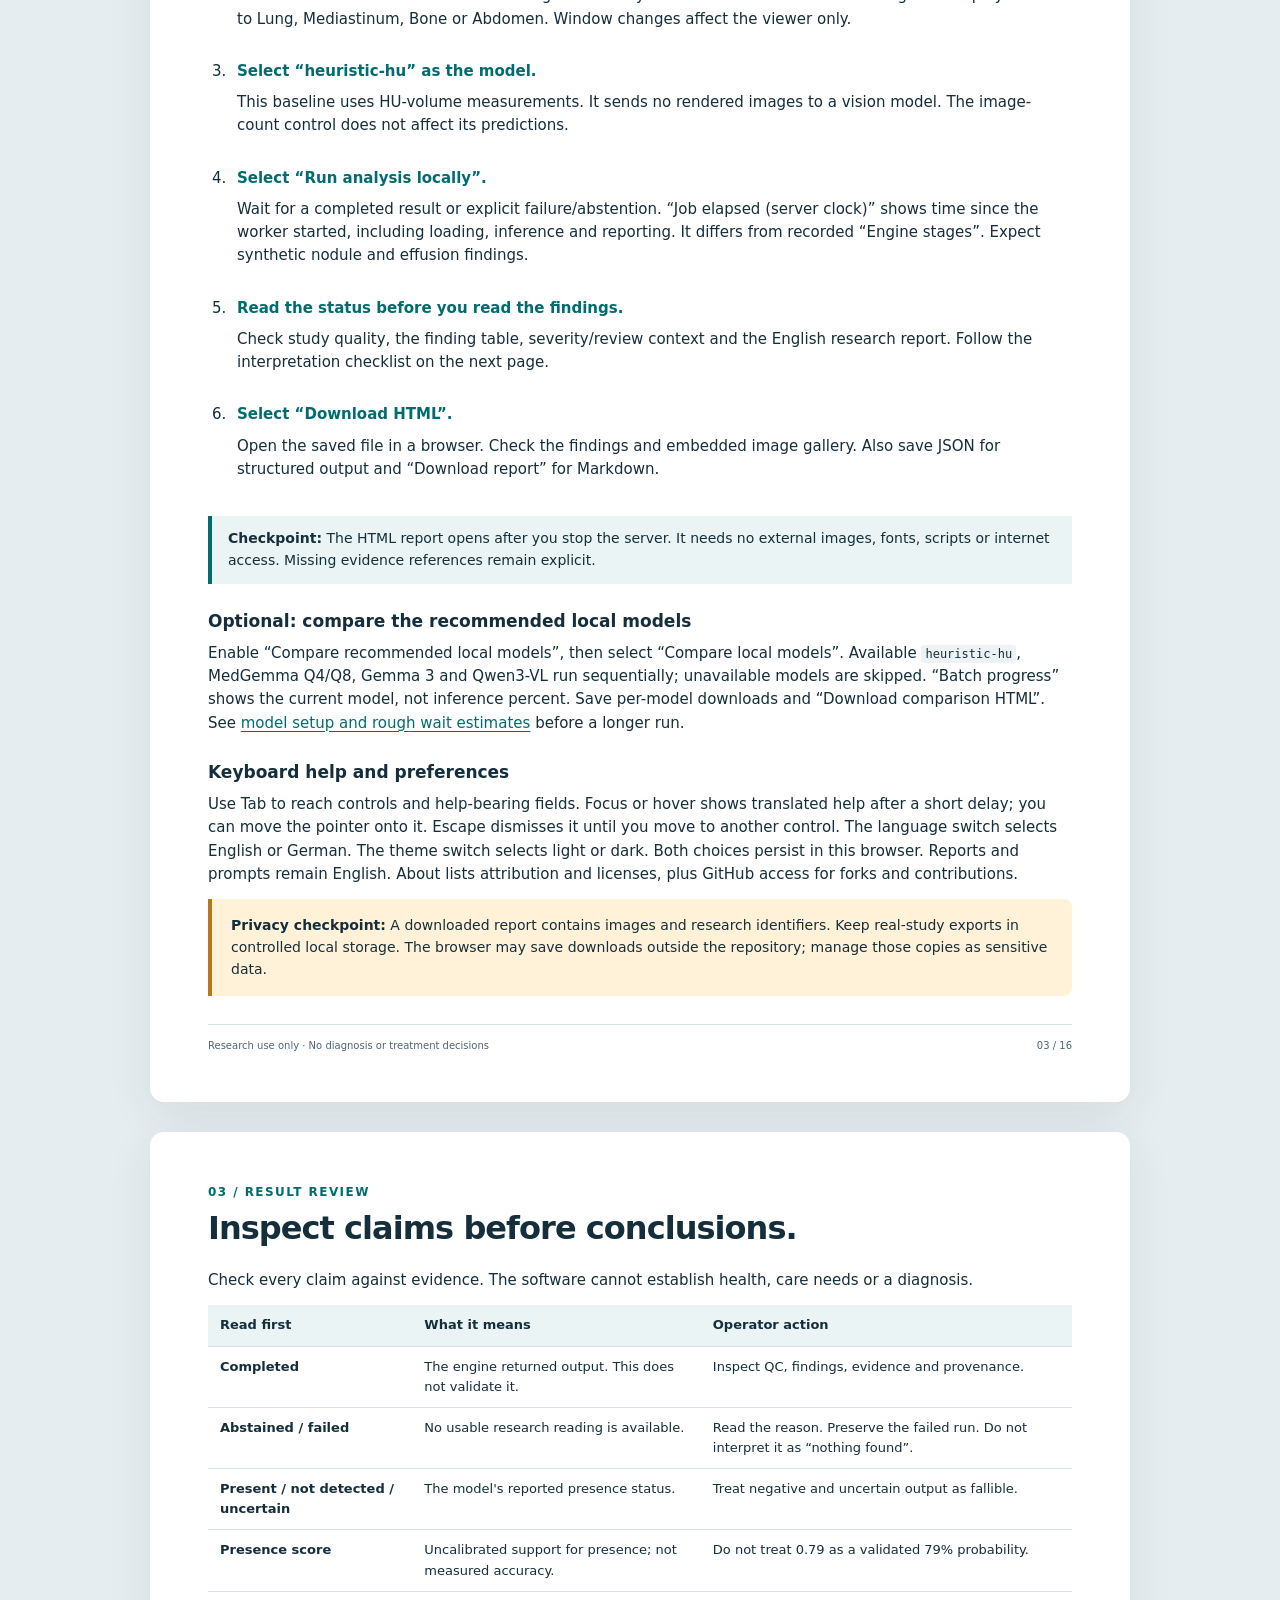
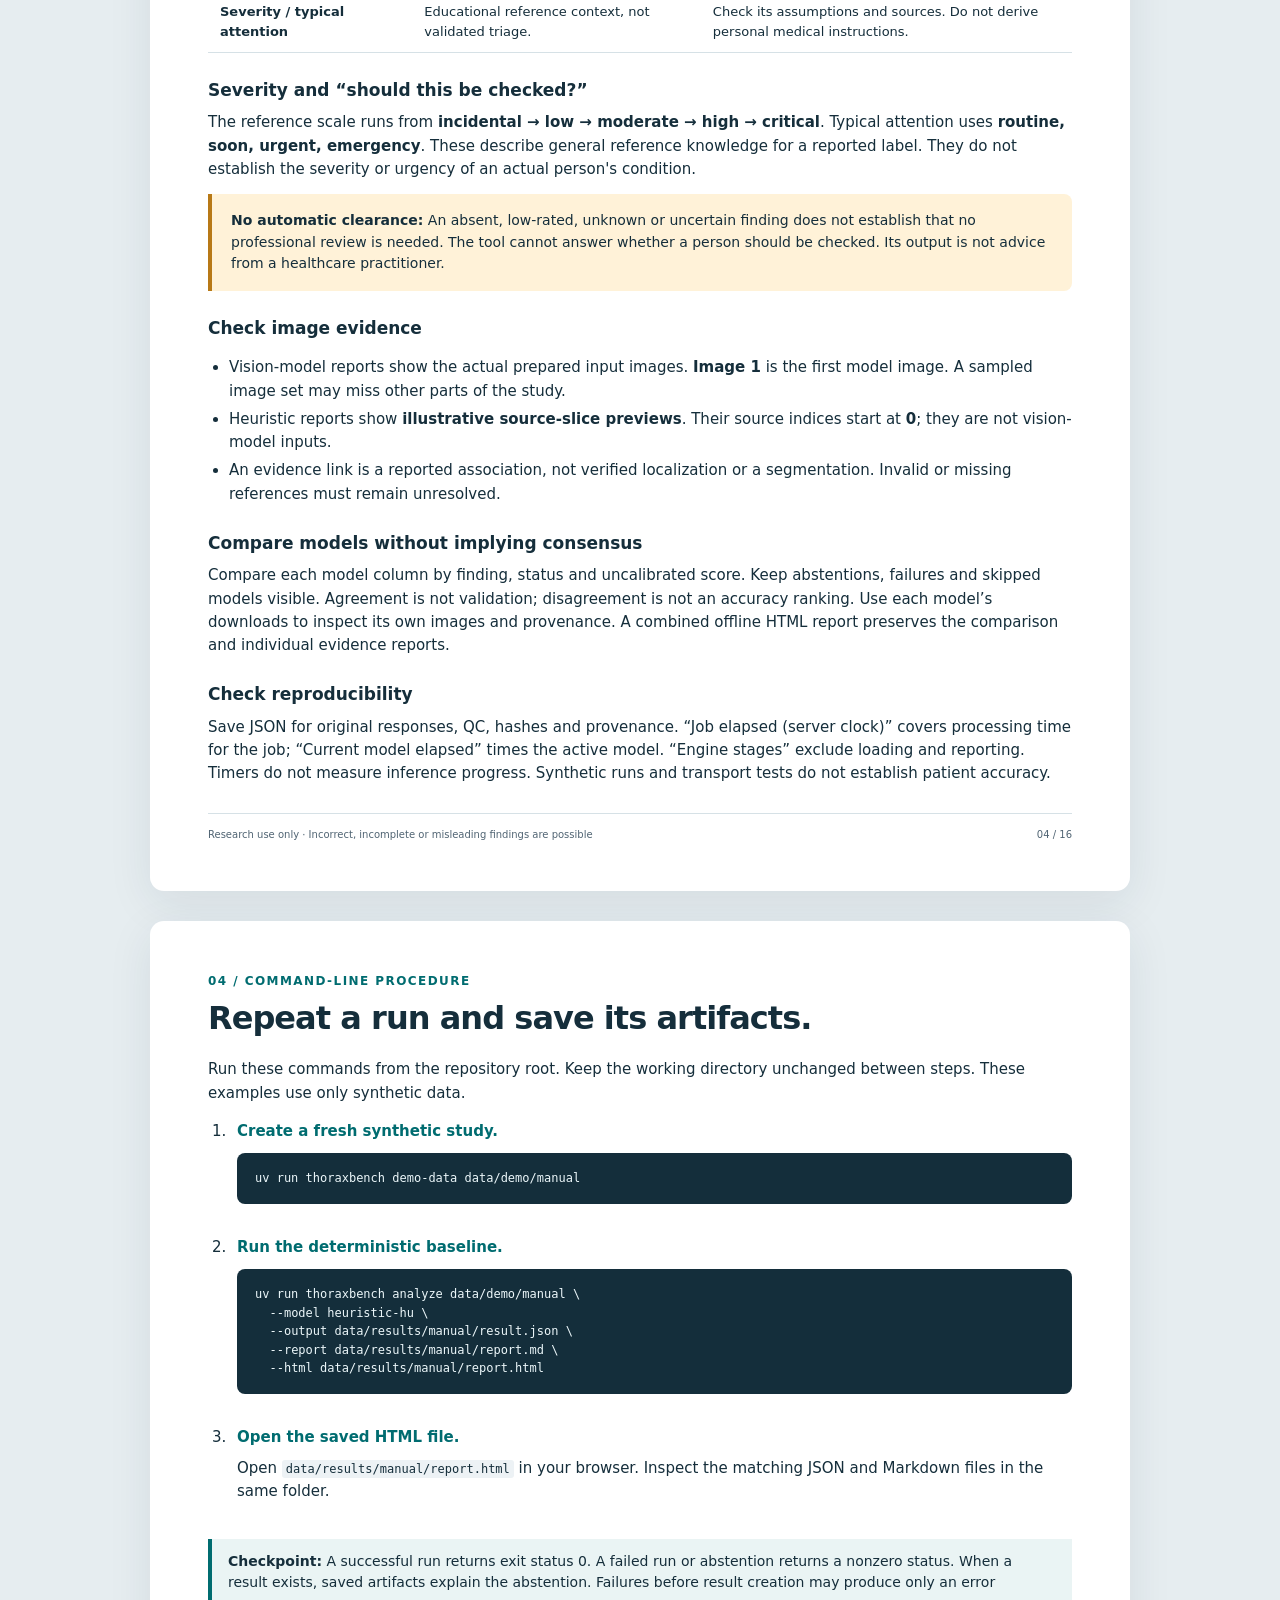
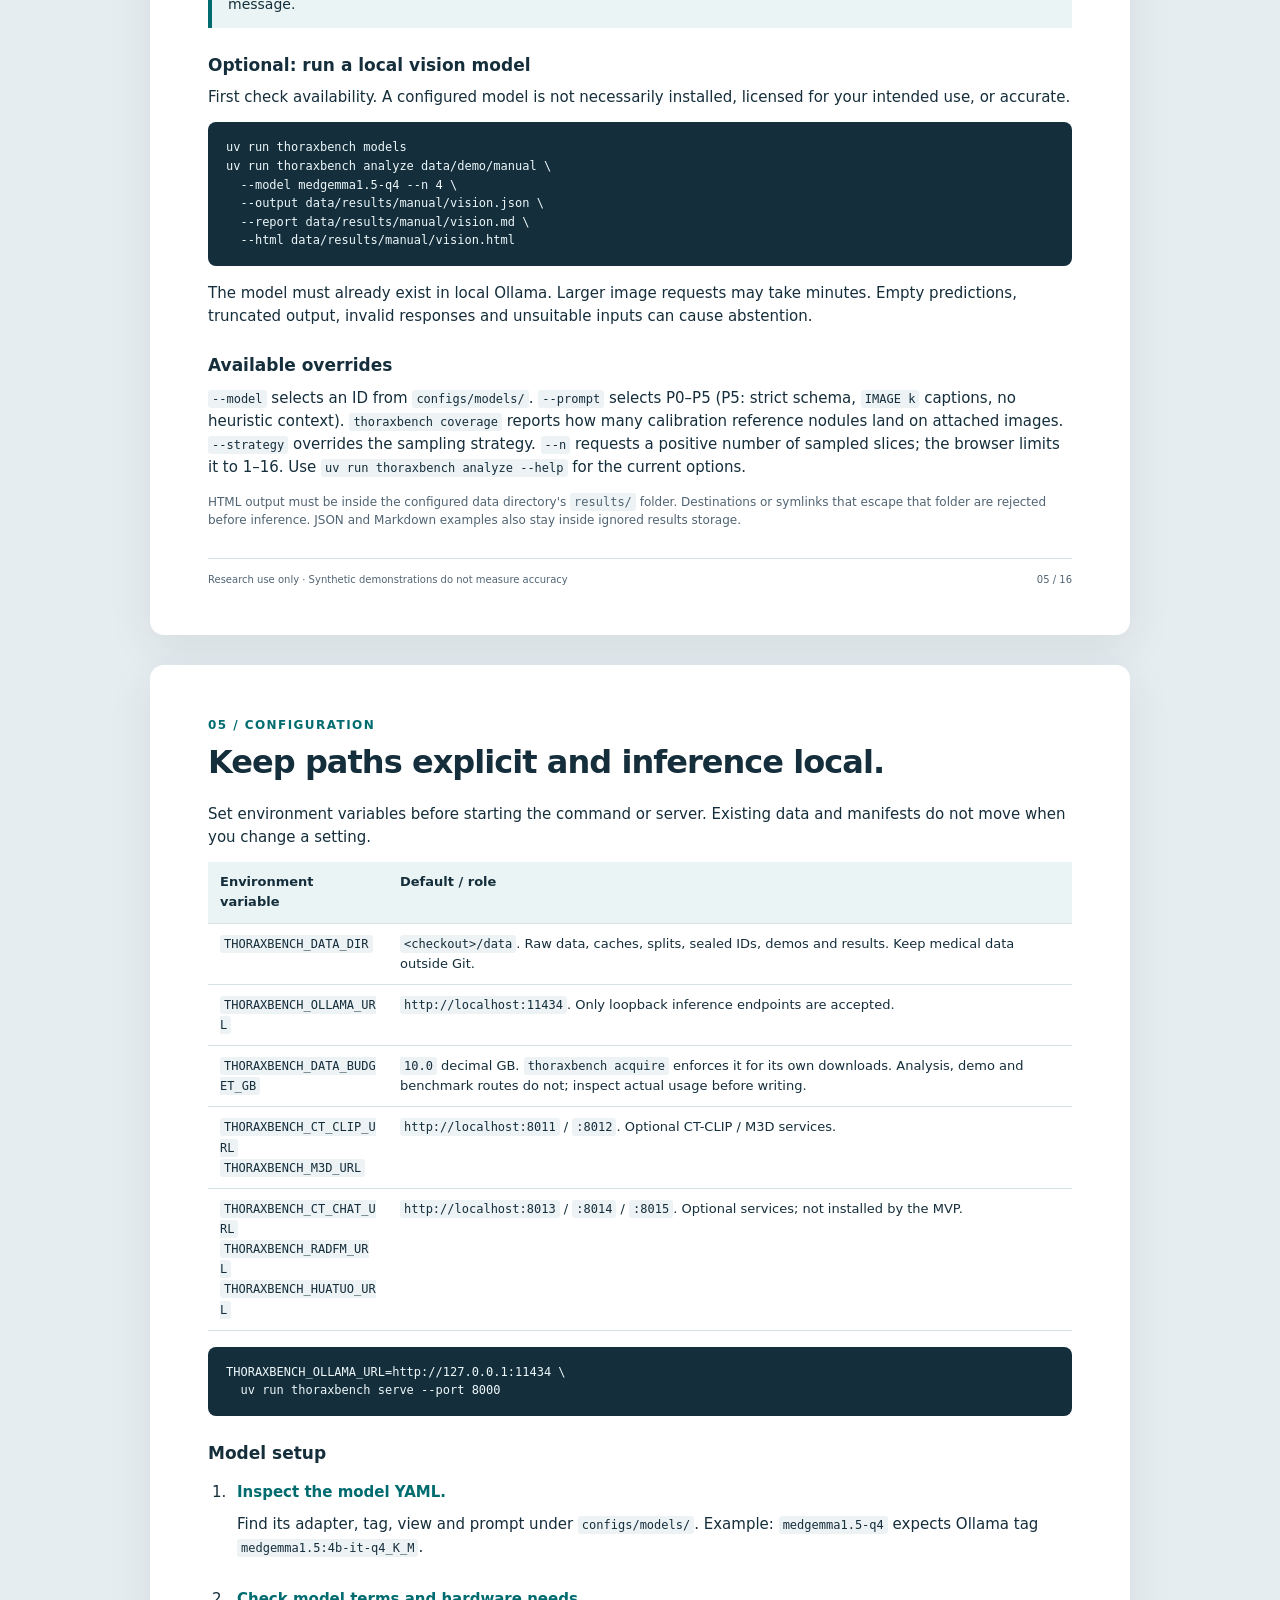
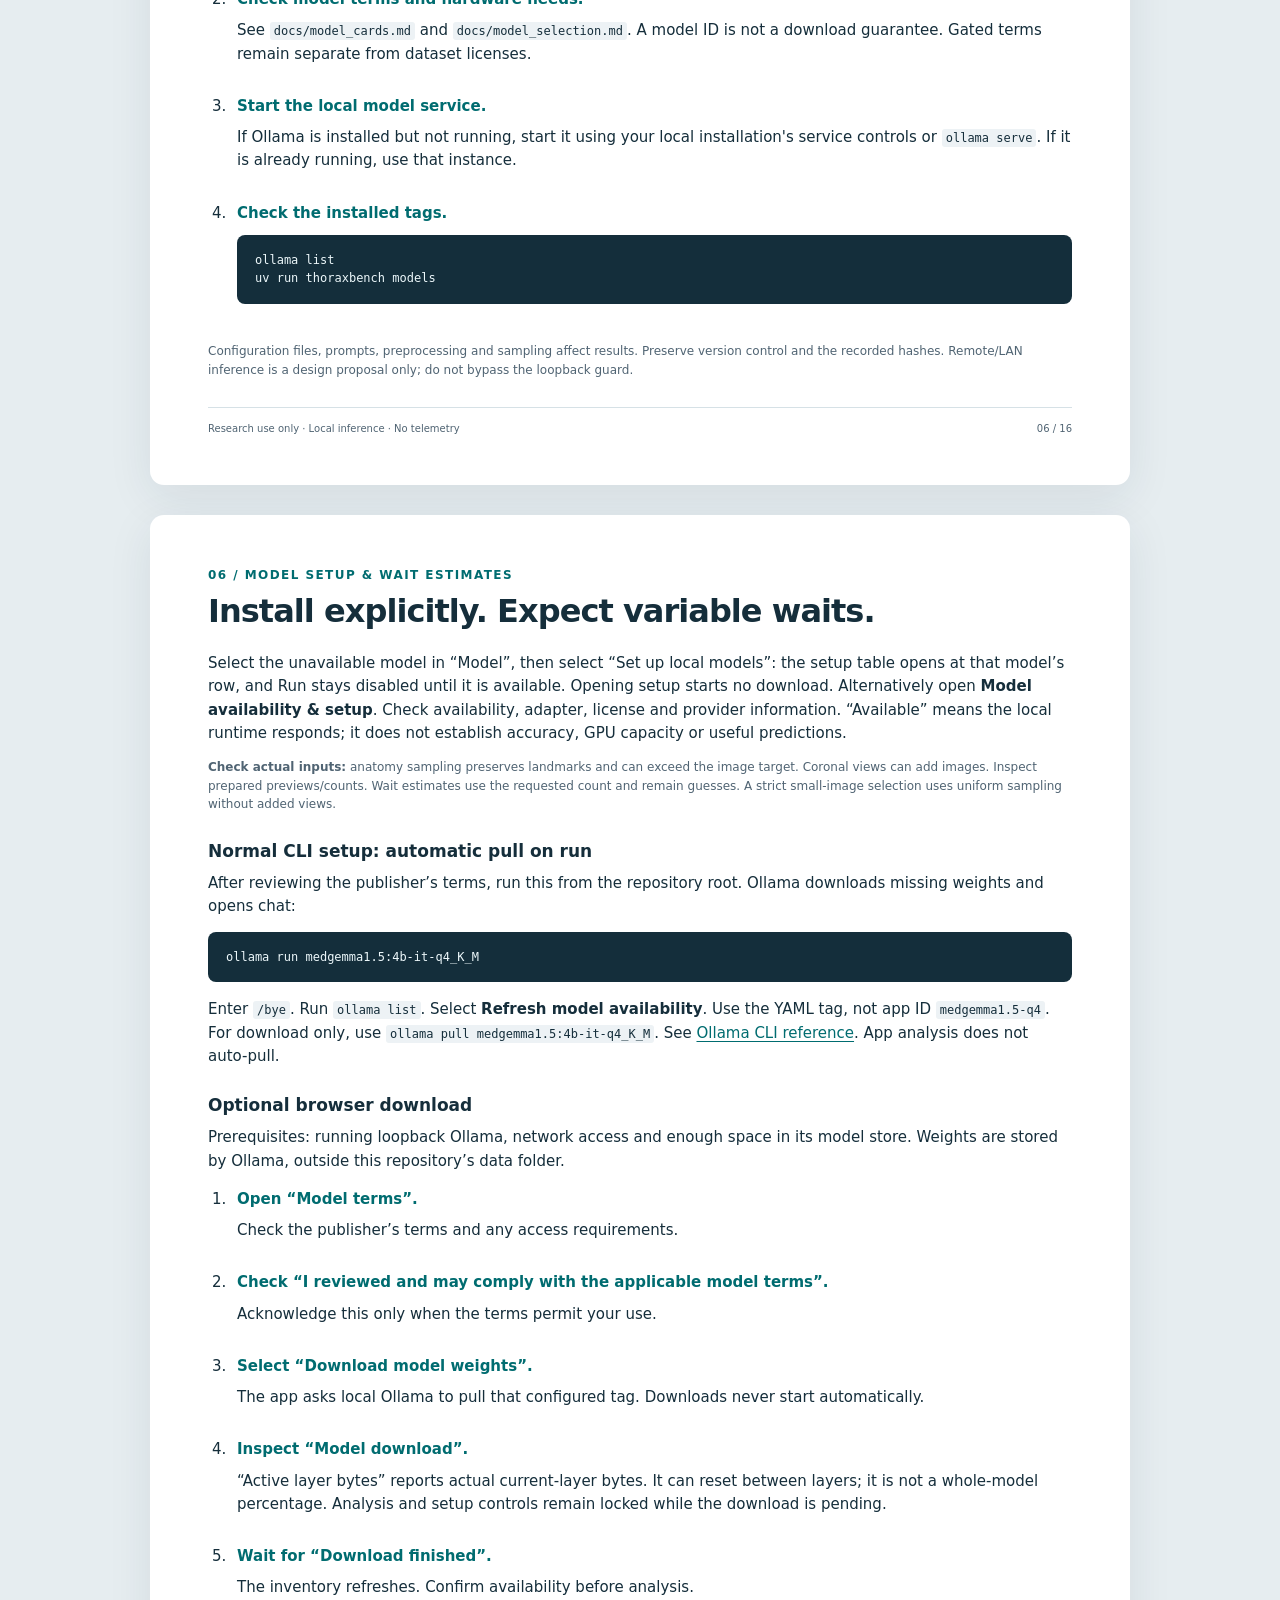
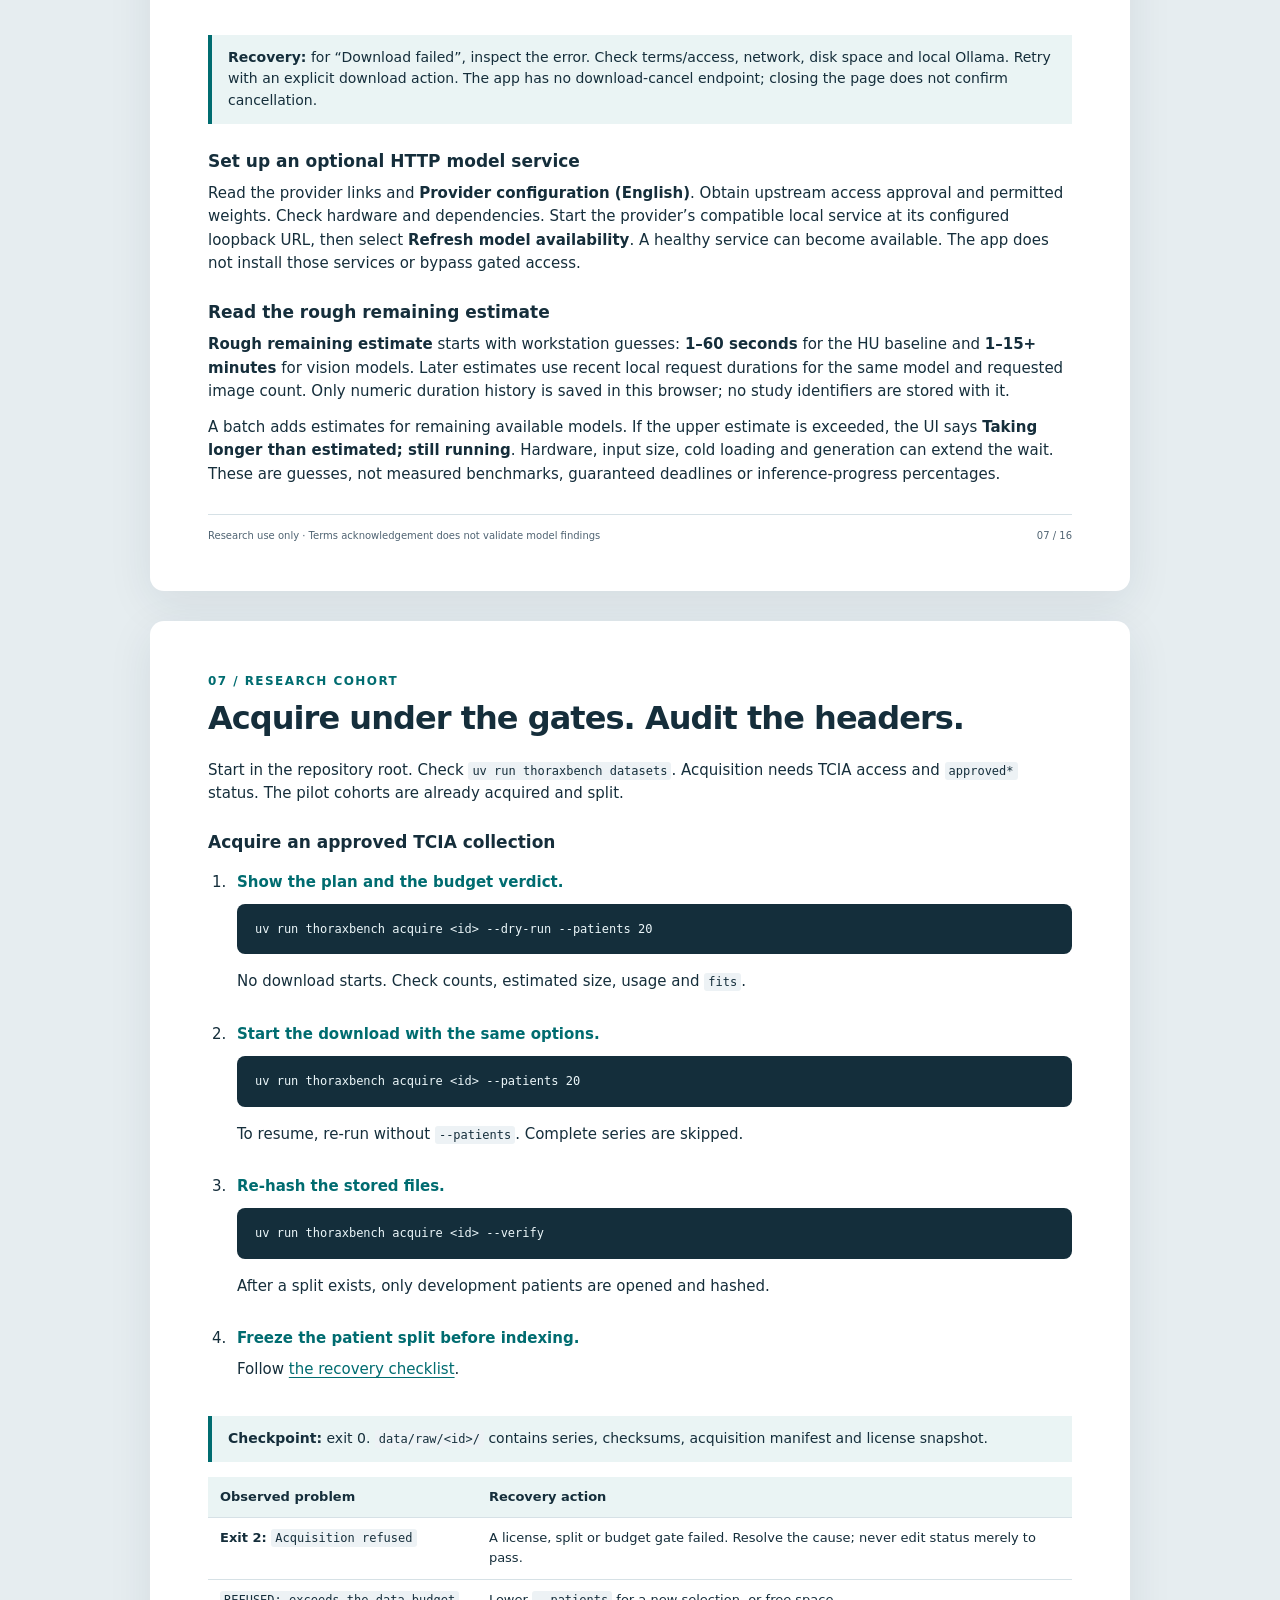
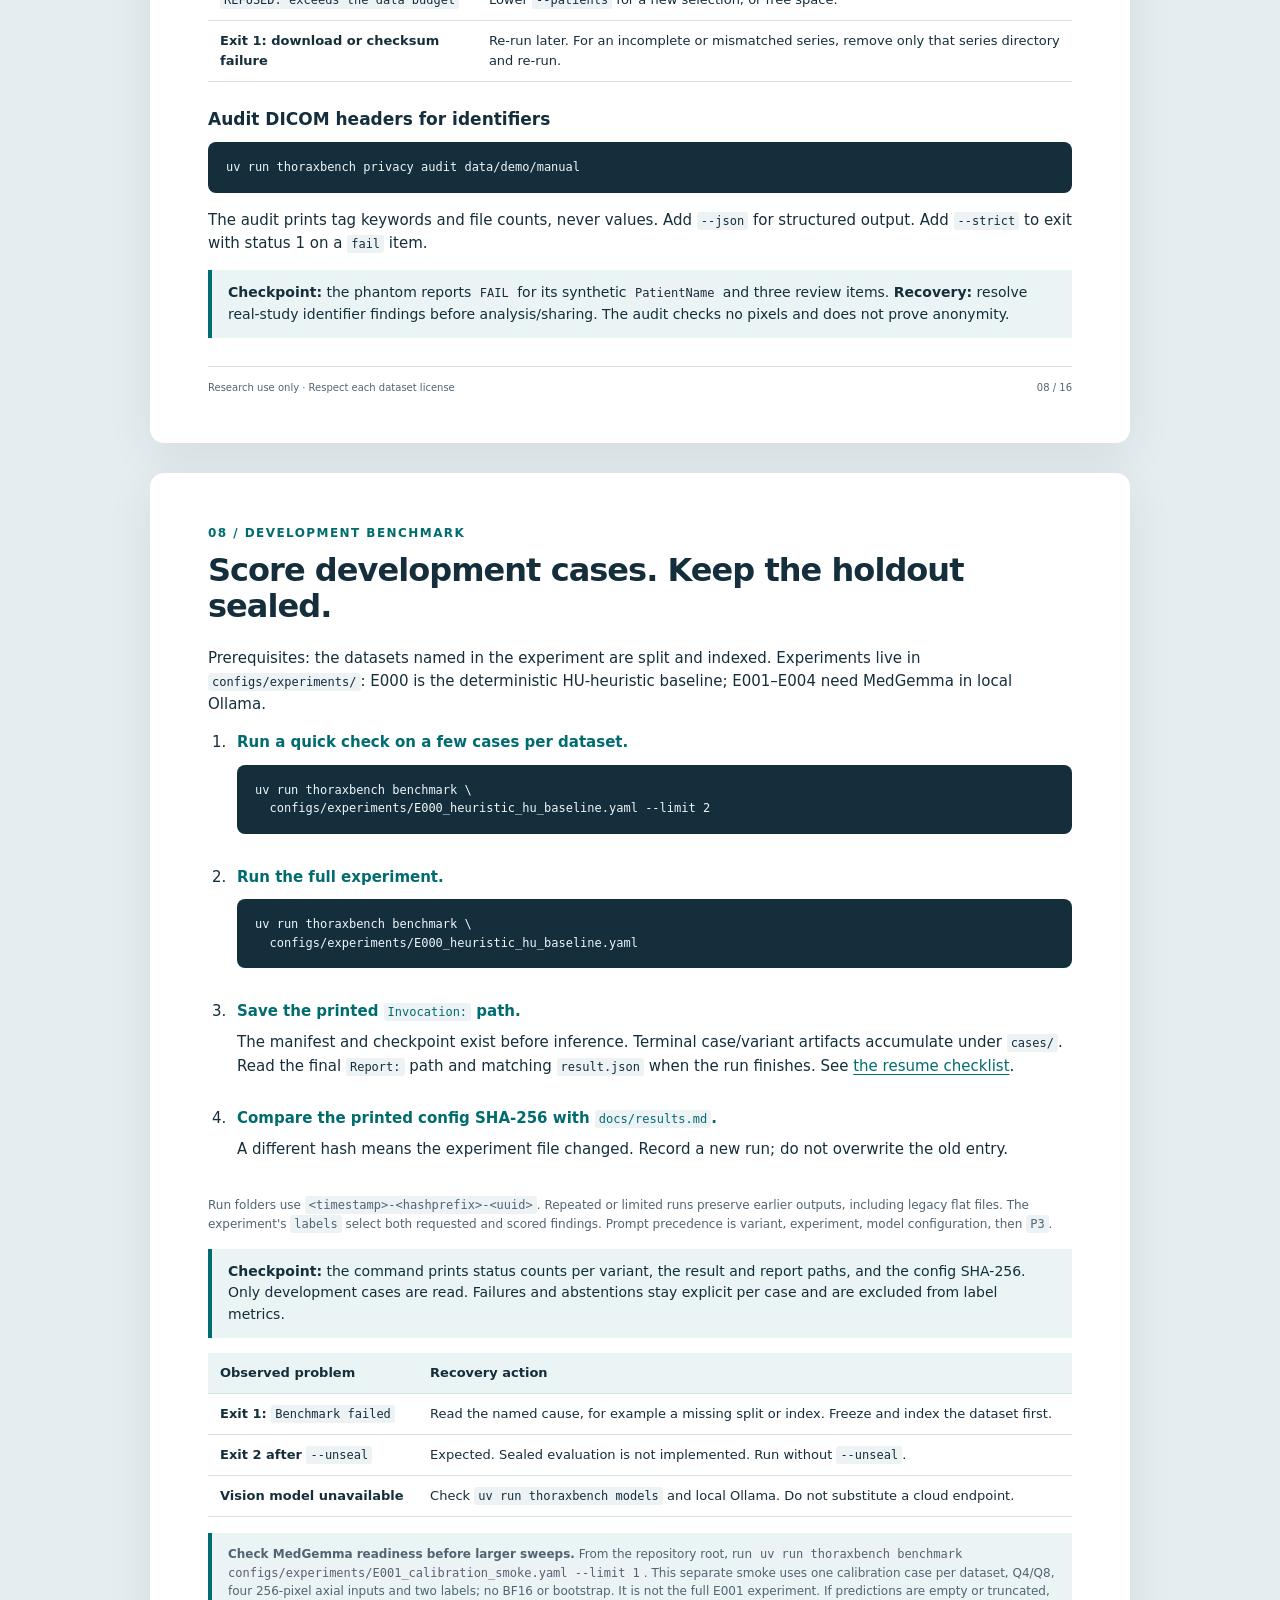
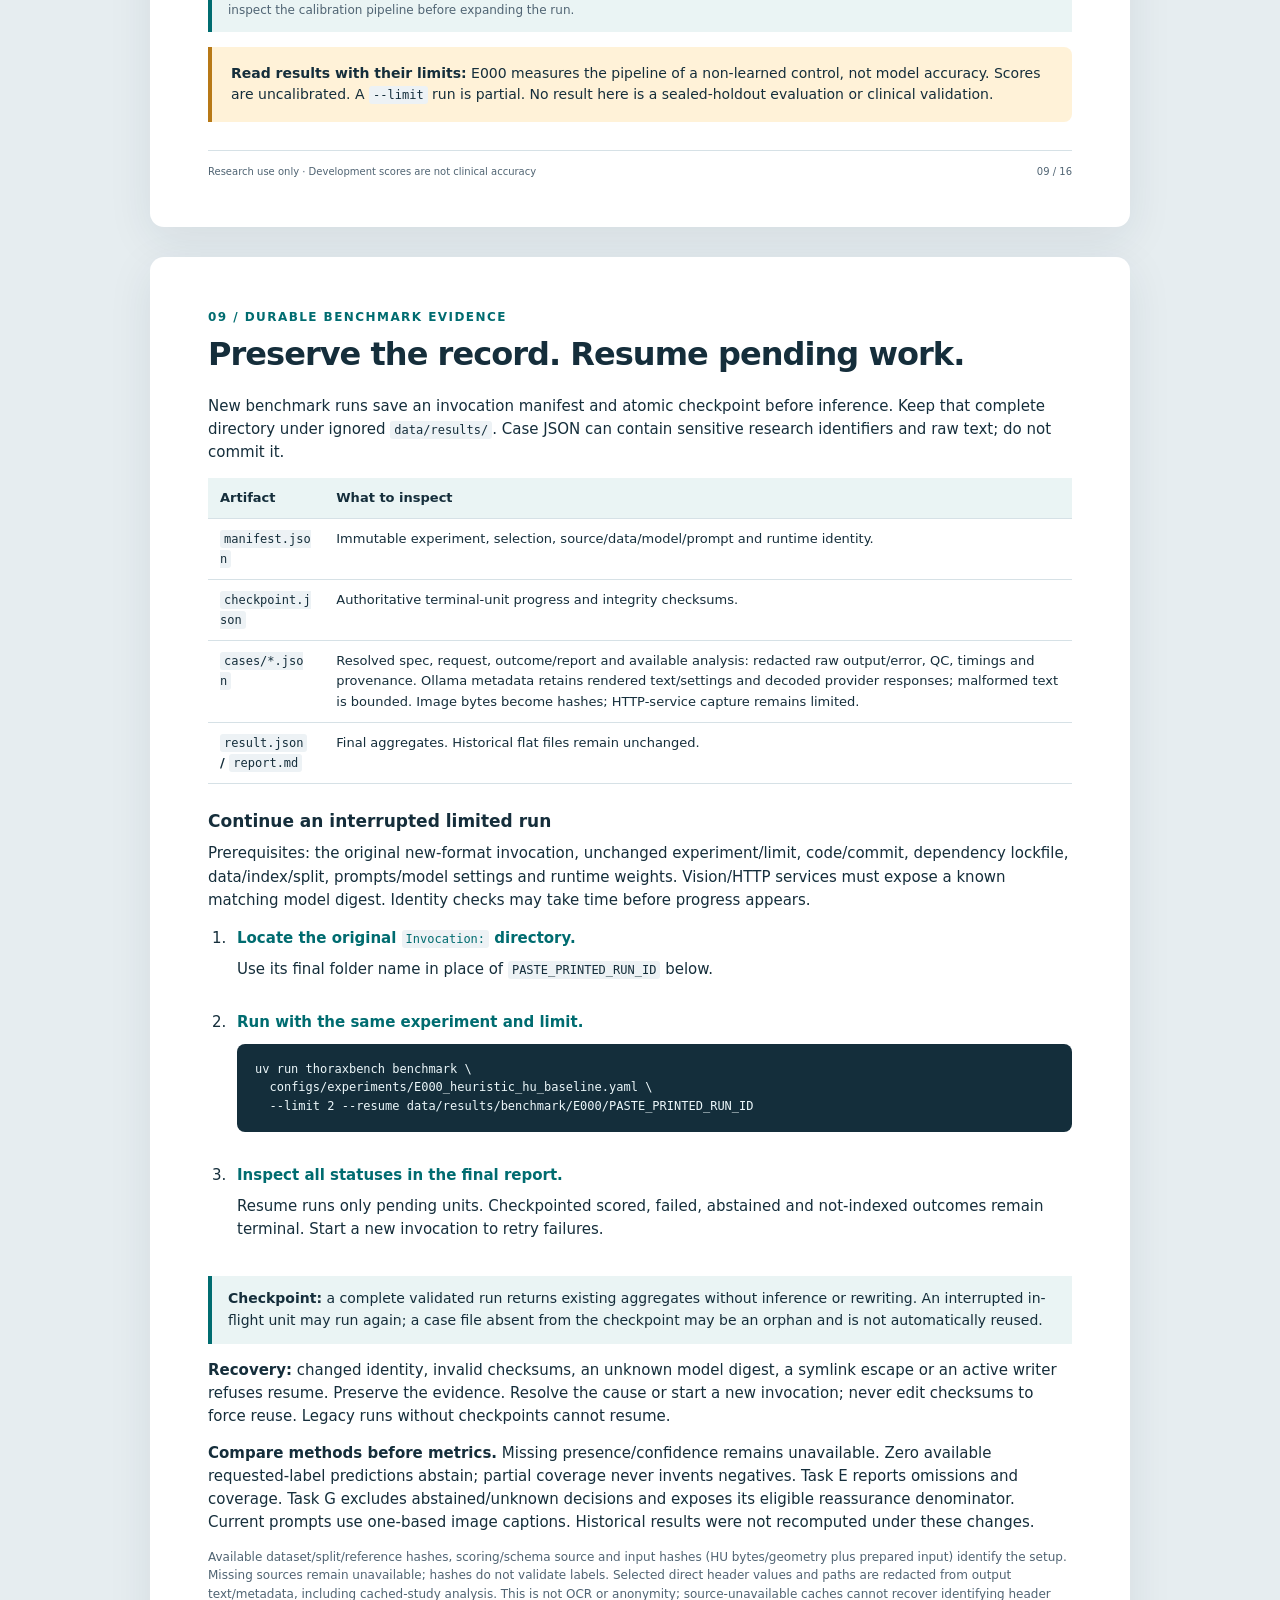
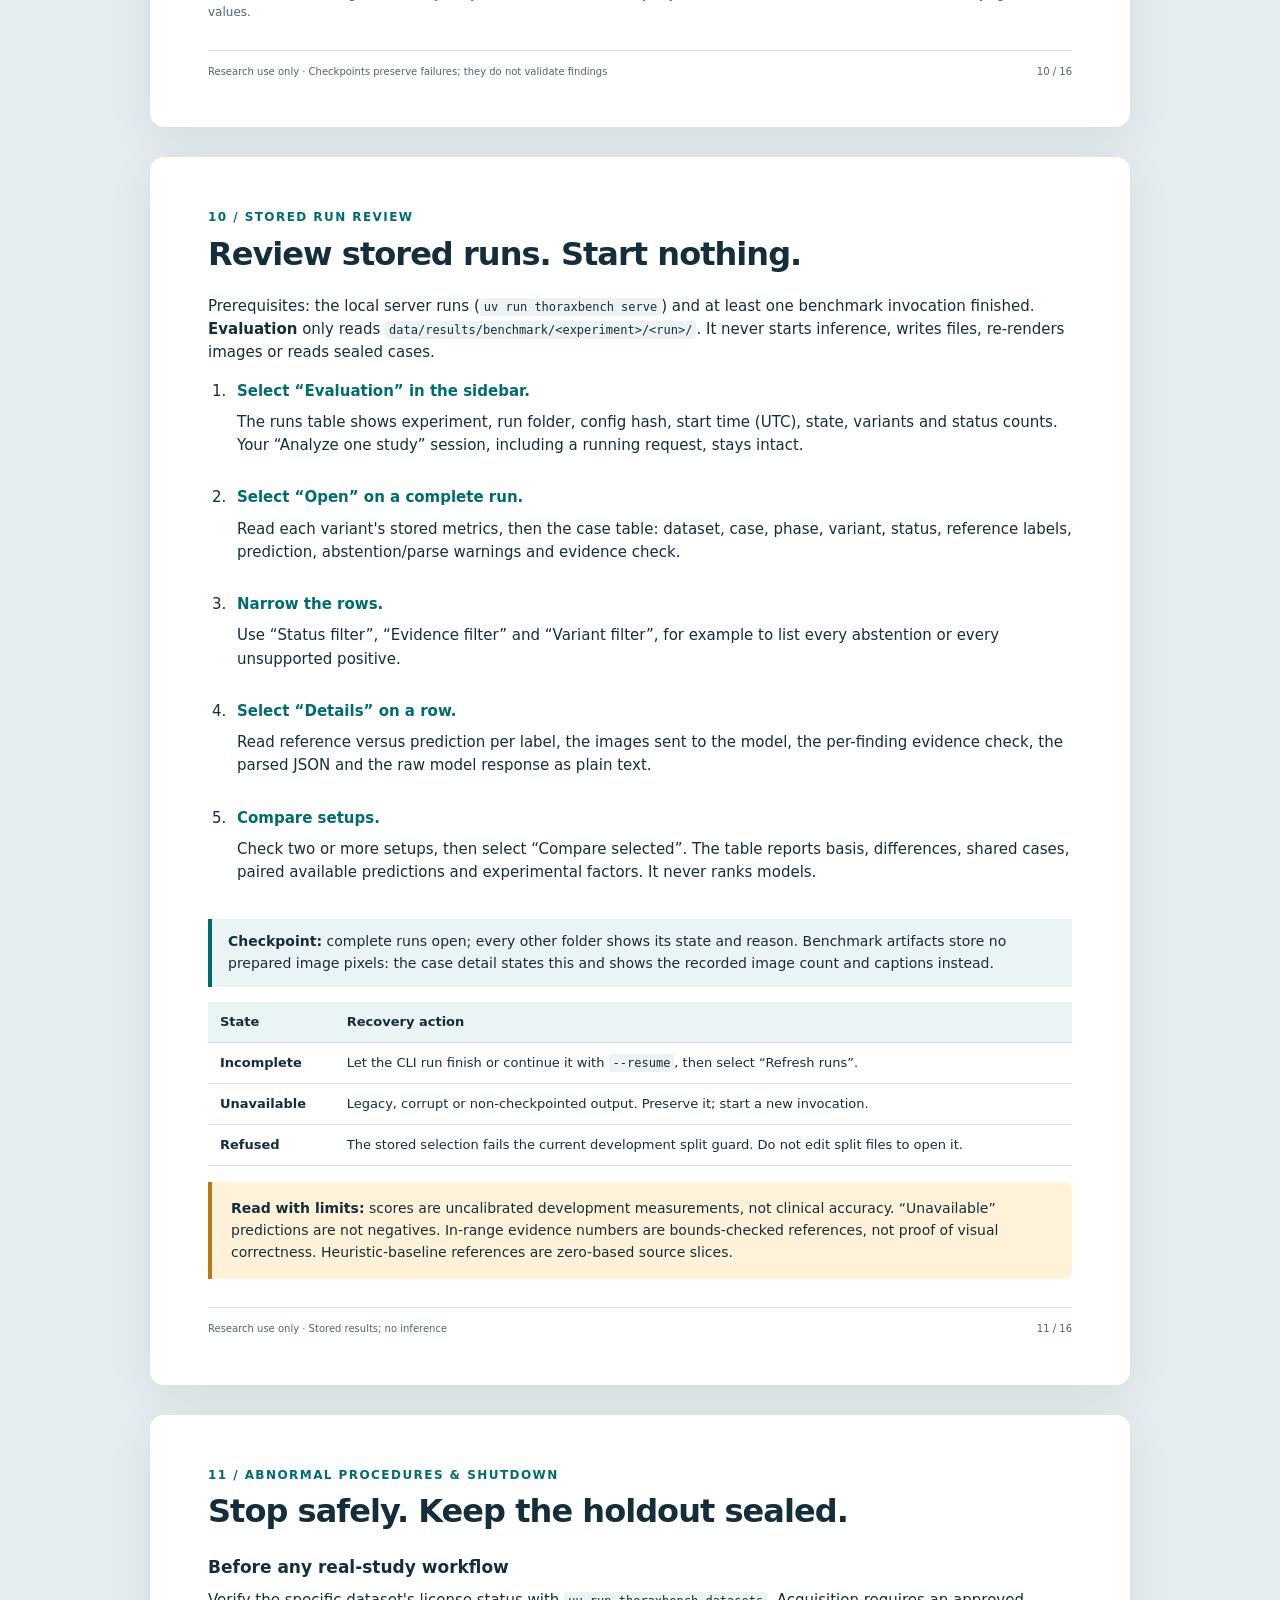
==== commit 6b919ee5: "feat(about): link GitHub forks and contributions Version: 0.4.11" ====
--- a/manual.html
+++ b/manual.html
@@ -76,7 +76,7 @@
 <h3>Optional: compare the recommended local models</h3>
 <p>Enable “Compare recommended local models”, then select “Compare local models”. Available <code>heuristic-hu</code>, MedGemma Q4/Q8, Gemma 3 and Qwen3-VL run sequentially; unavailable models are skipped. “Batch progress” shows the current model, not inference percent. Save per-model downloads and “Download comparison HTML”. See <a href="#model-setup">model setup and rough wait estimates</a> before a longer run.</p>
 <h3>Keyboard help and preferences</h3>
-<p>Use Tab to reach controls and help-bearing fields. Focus or hover shows translated help after a short delay; you can move the pointer onto it. Escape dismisses it until you move to another control. The language switch selects English or German. The theme switch selects light or dark. Both choices persist in this browser. Reports and prompts remain English. About lists the author, version and library licenses.</p>
+<p>Use Tab to reach controls and help-bearing fields. Focus or hover shows translated help after a short delay; you can move the pointer onto it. Escape dismisses it until you move to another control. The language switch selects English or German. The theme switch selects light or dark. Both choices persist in this browser. Reports and prompts remain English. About lists attribution and licenses, plus GitHub access for forks and contributions.</p>
 
 <div class="notice"><strong>Privacy checkpoint:</strong> A downloaded report contains images and research identifiers. Keep real-study exports in controlled local storage. The browser may save downloads outside the repository; manage those copies as sensitive data.</div>
 <footer><span>Research use only · No diagnosis or treatment decisions</span><span>03 / 16</span></footer>
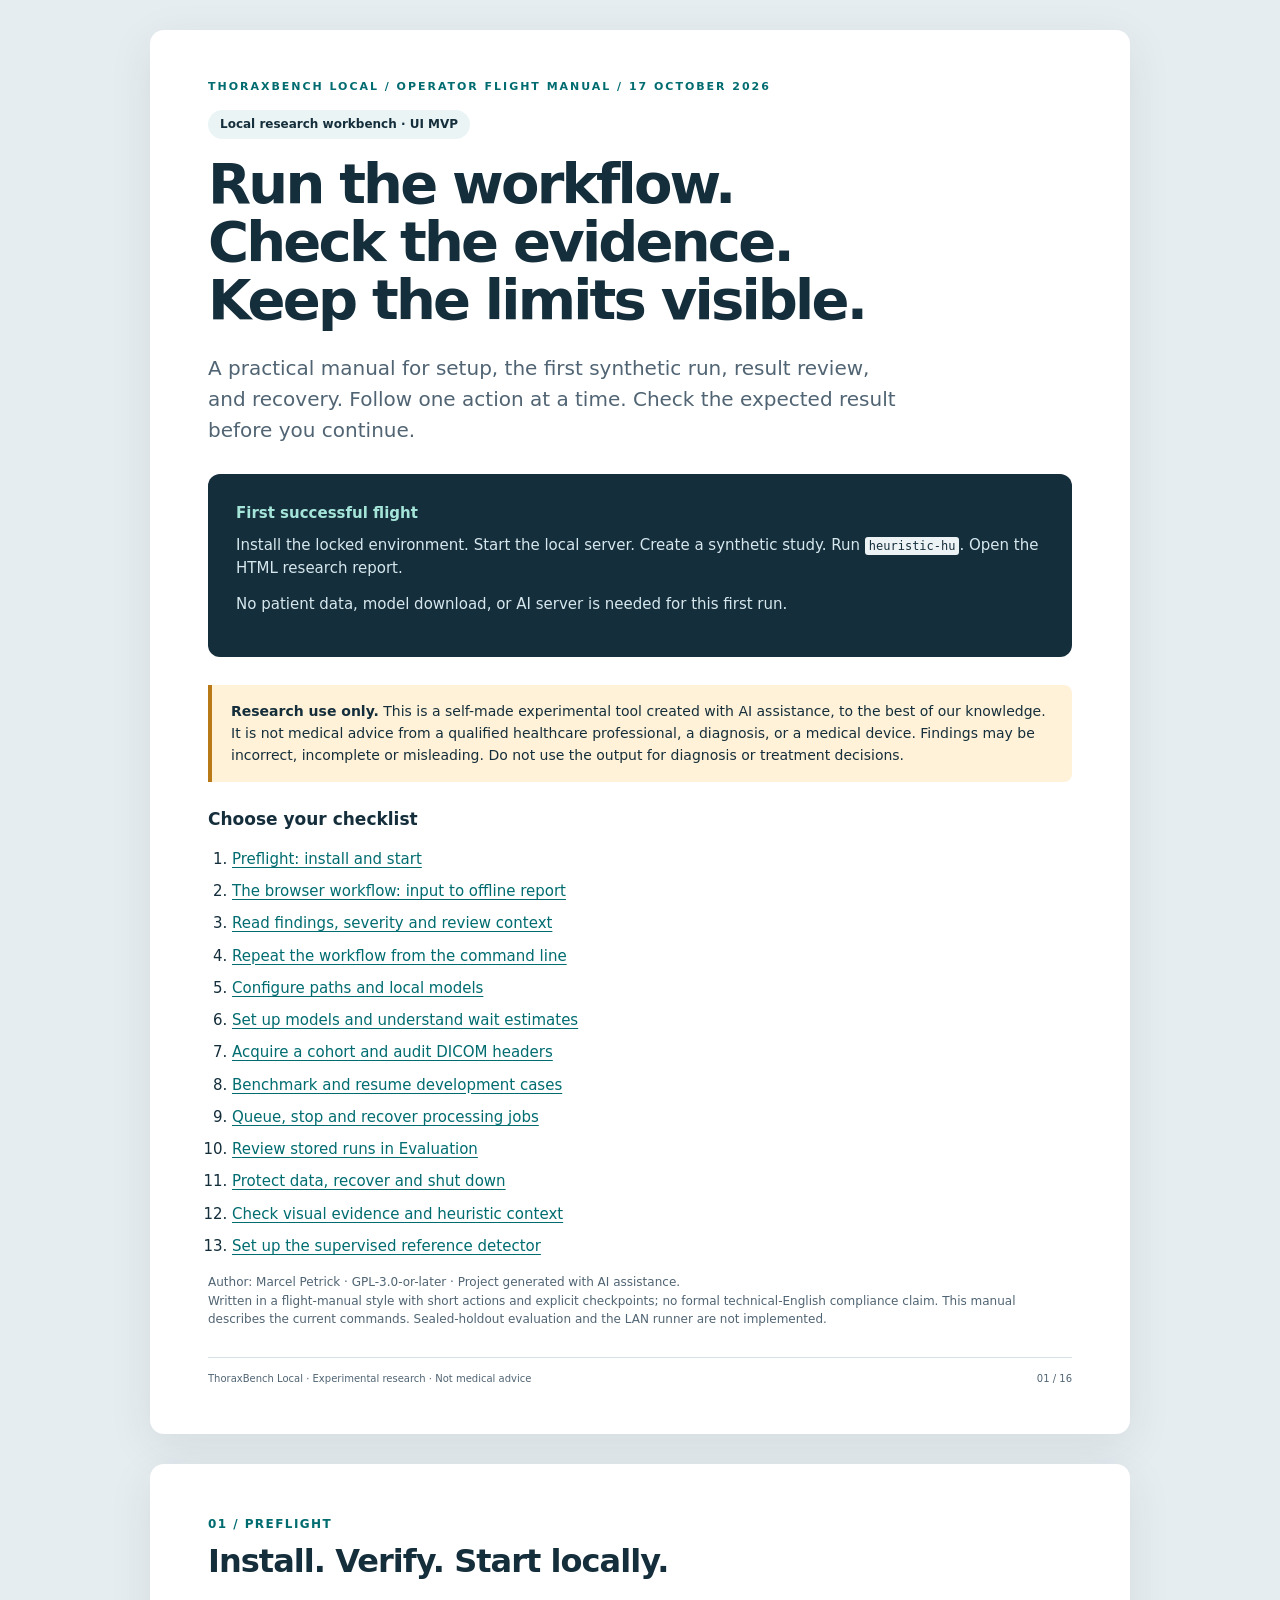
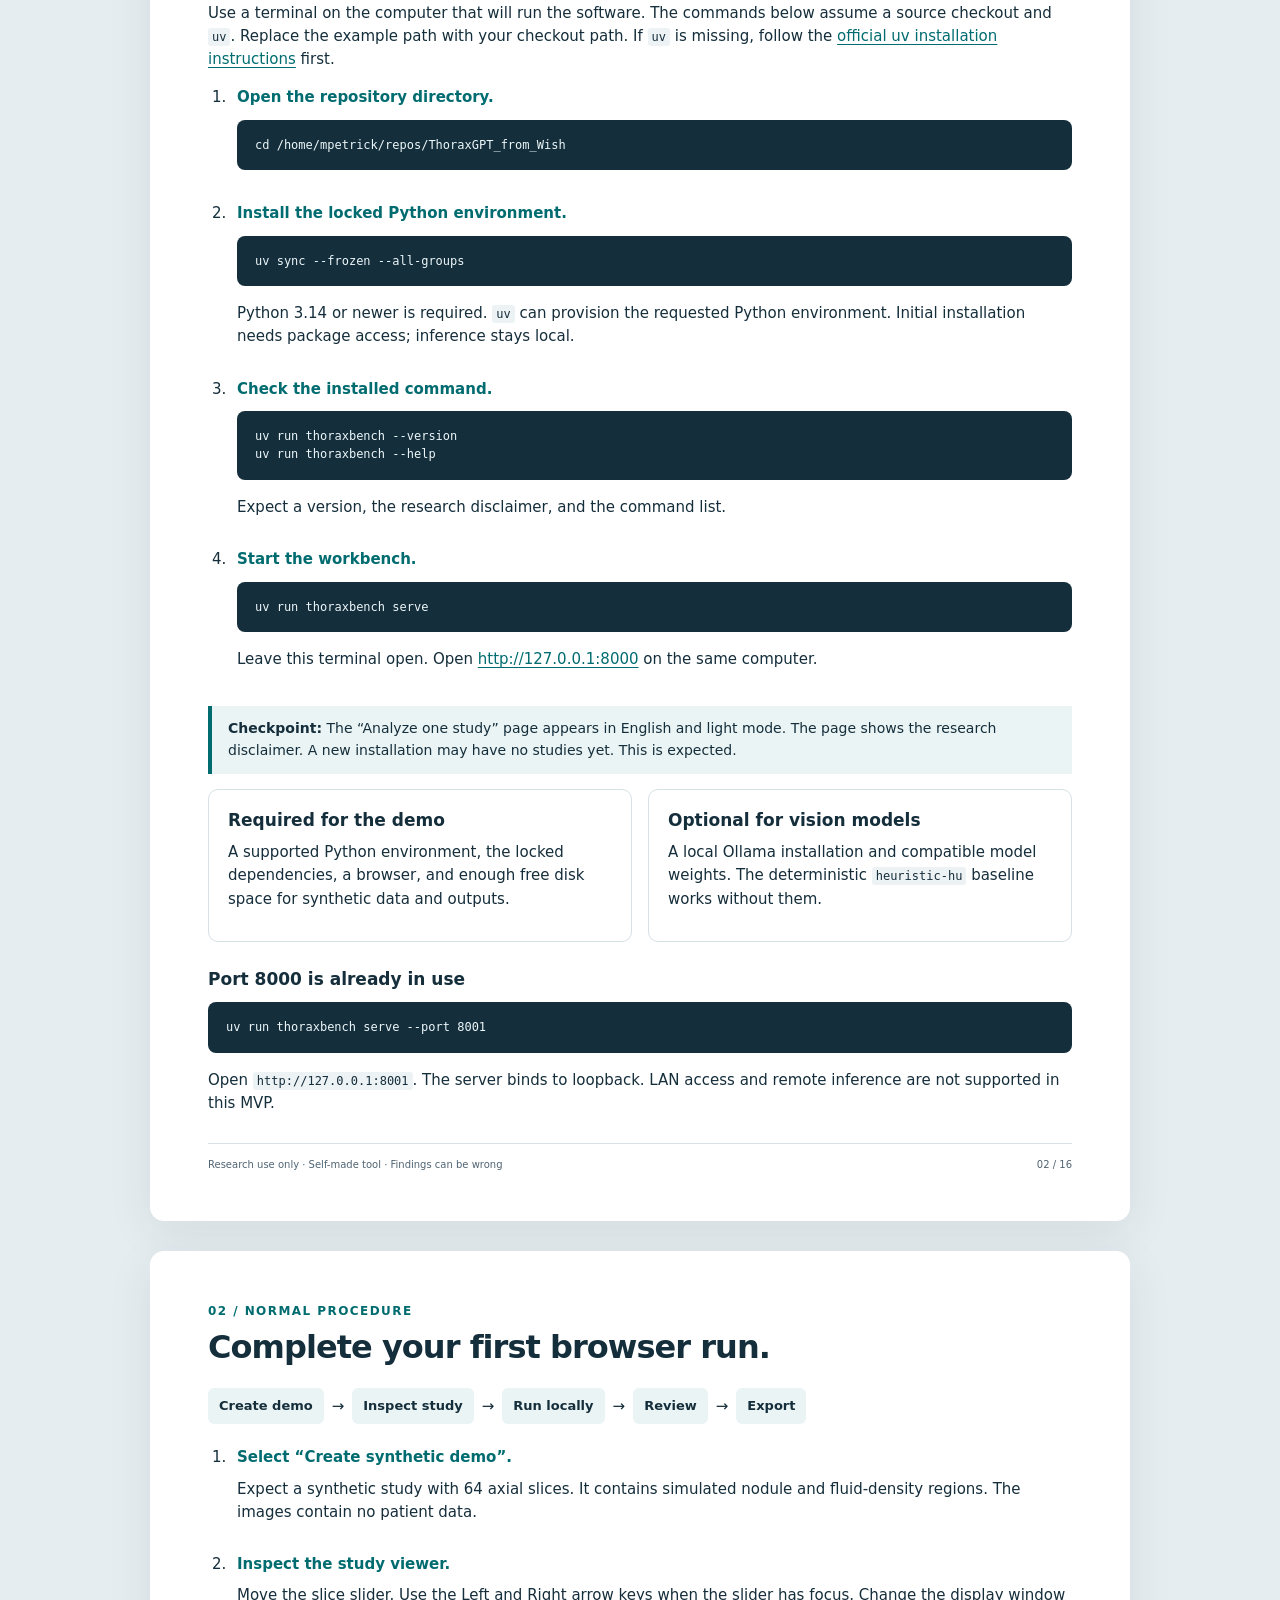
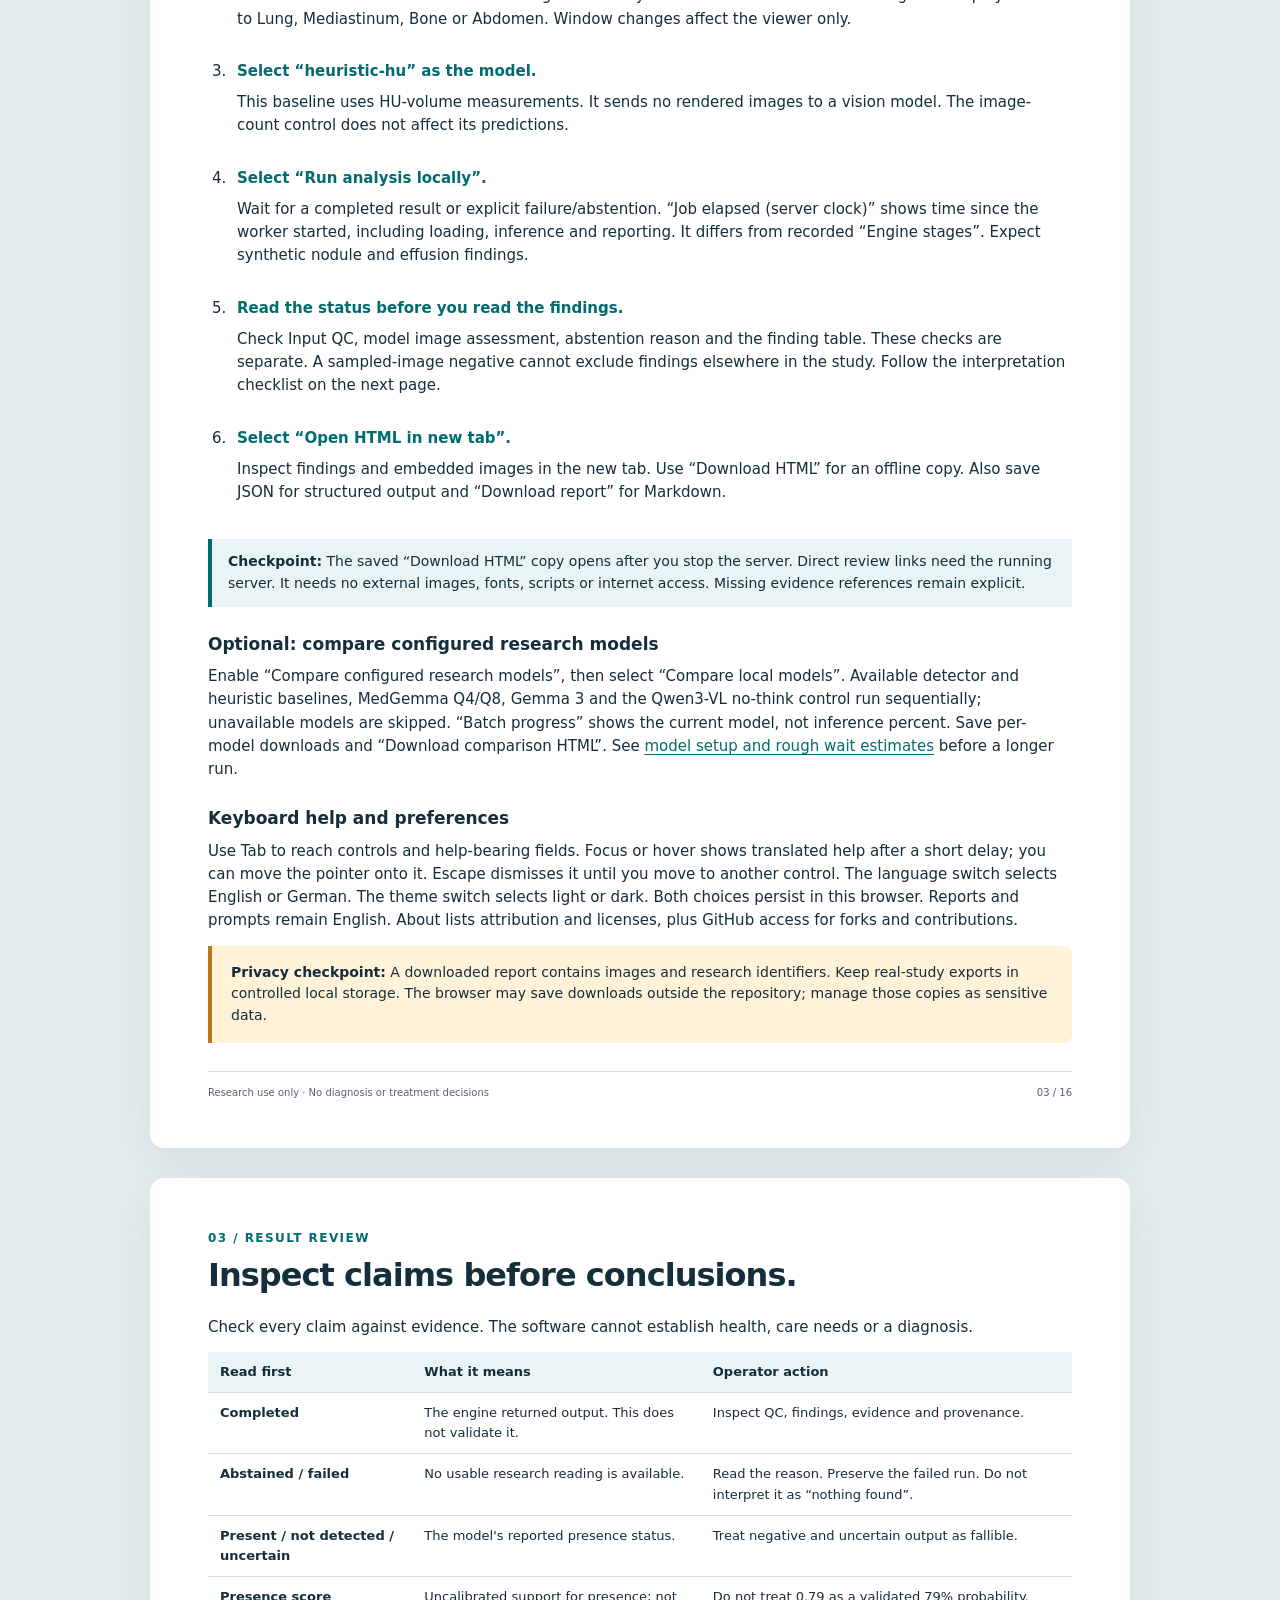
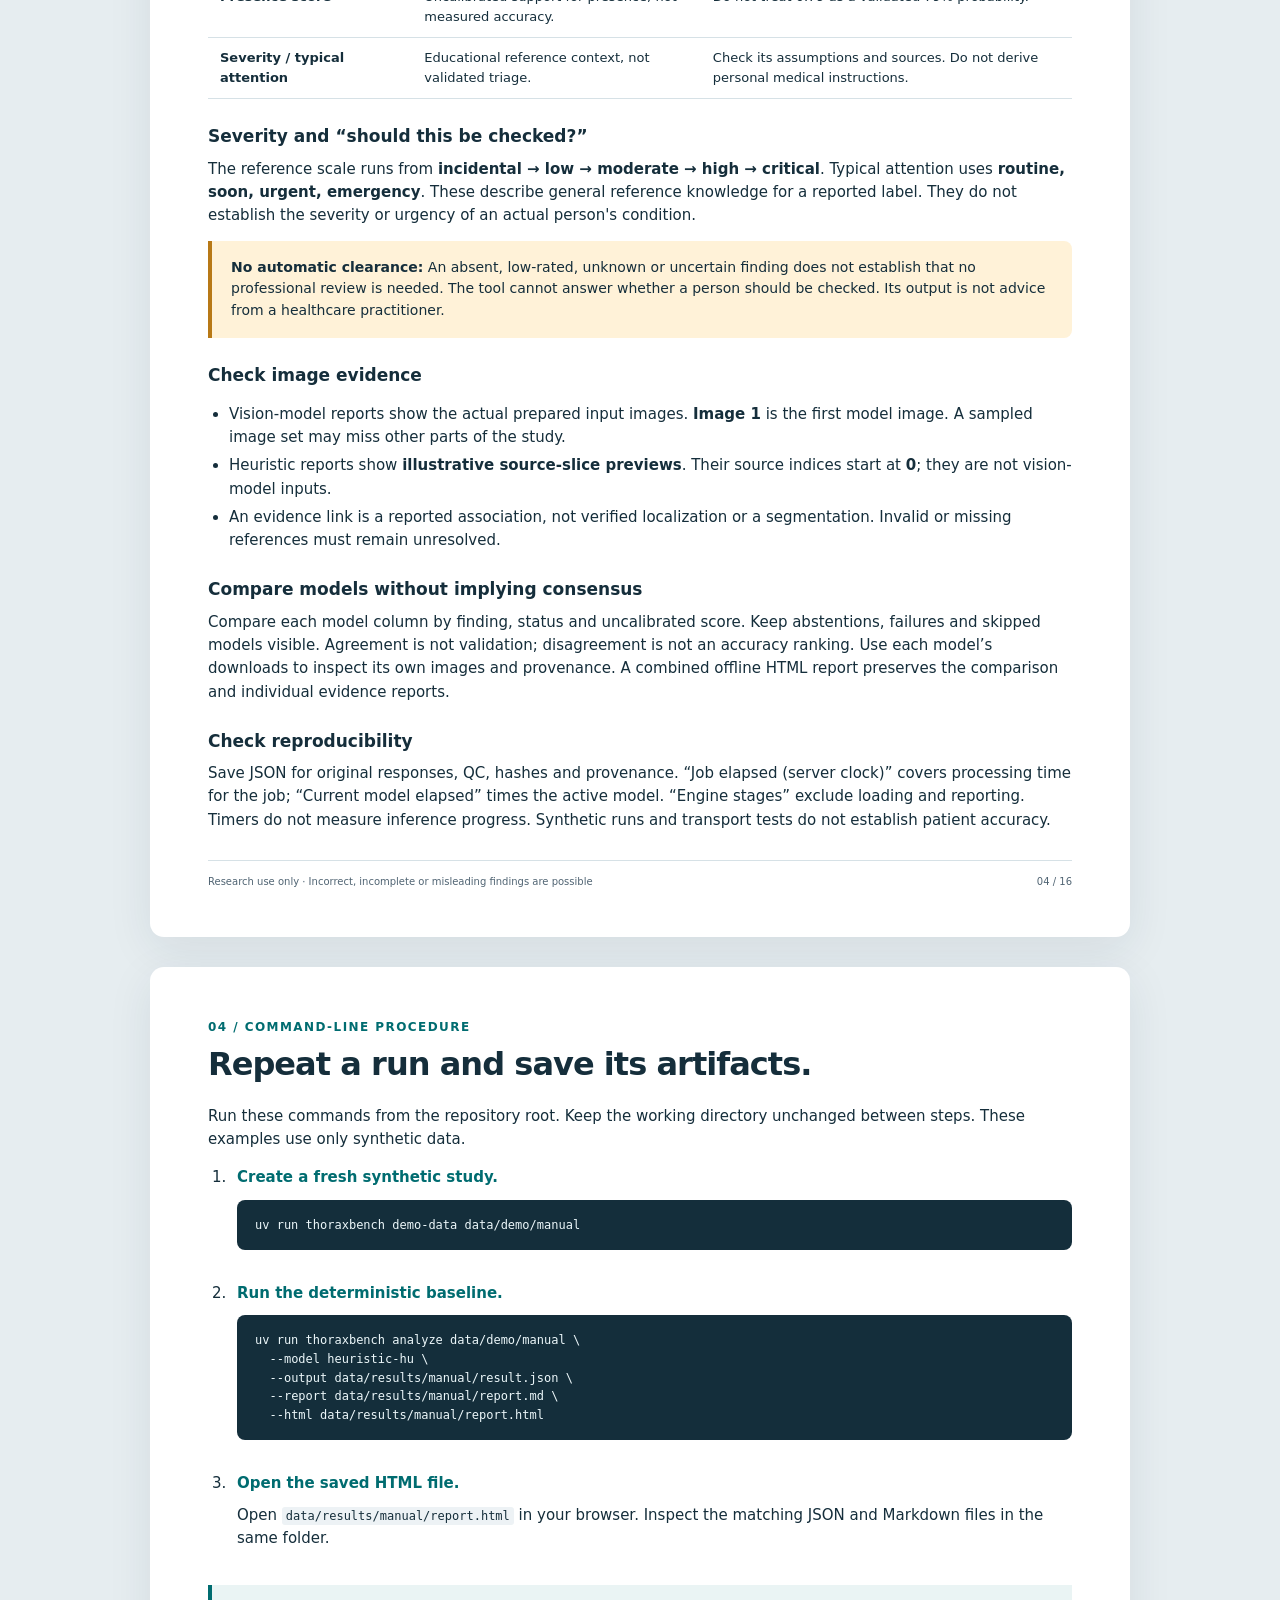
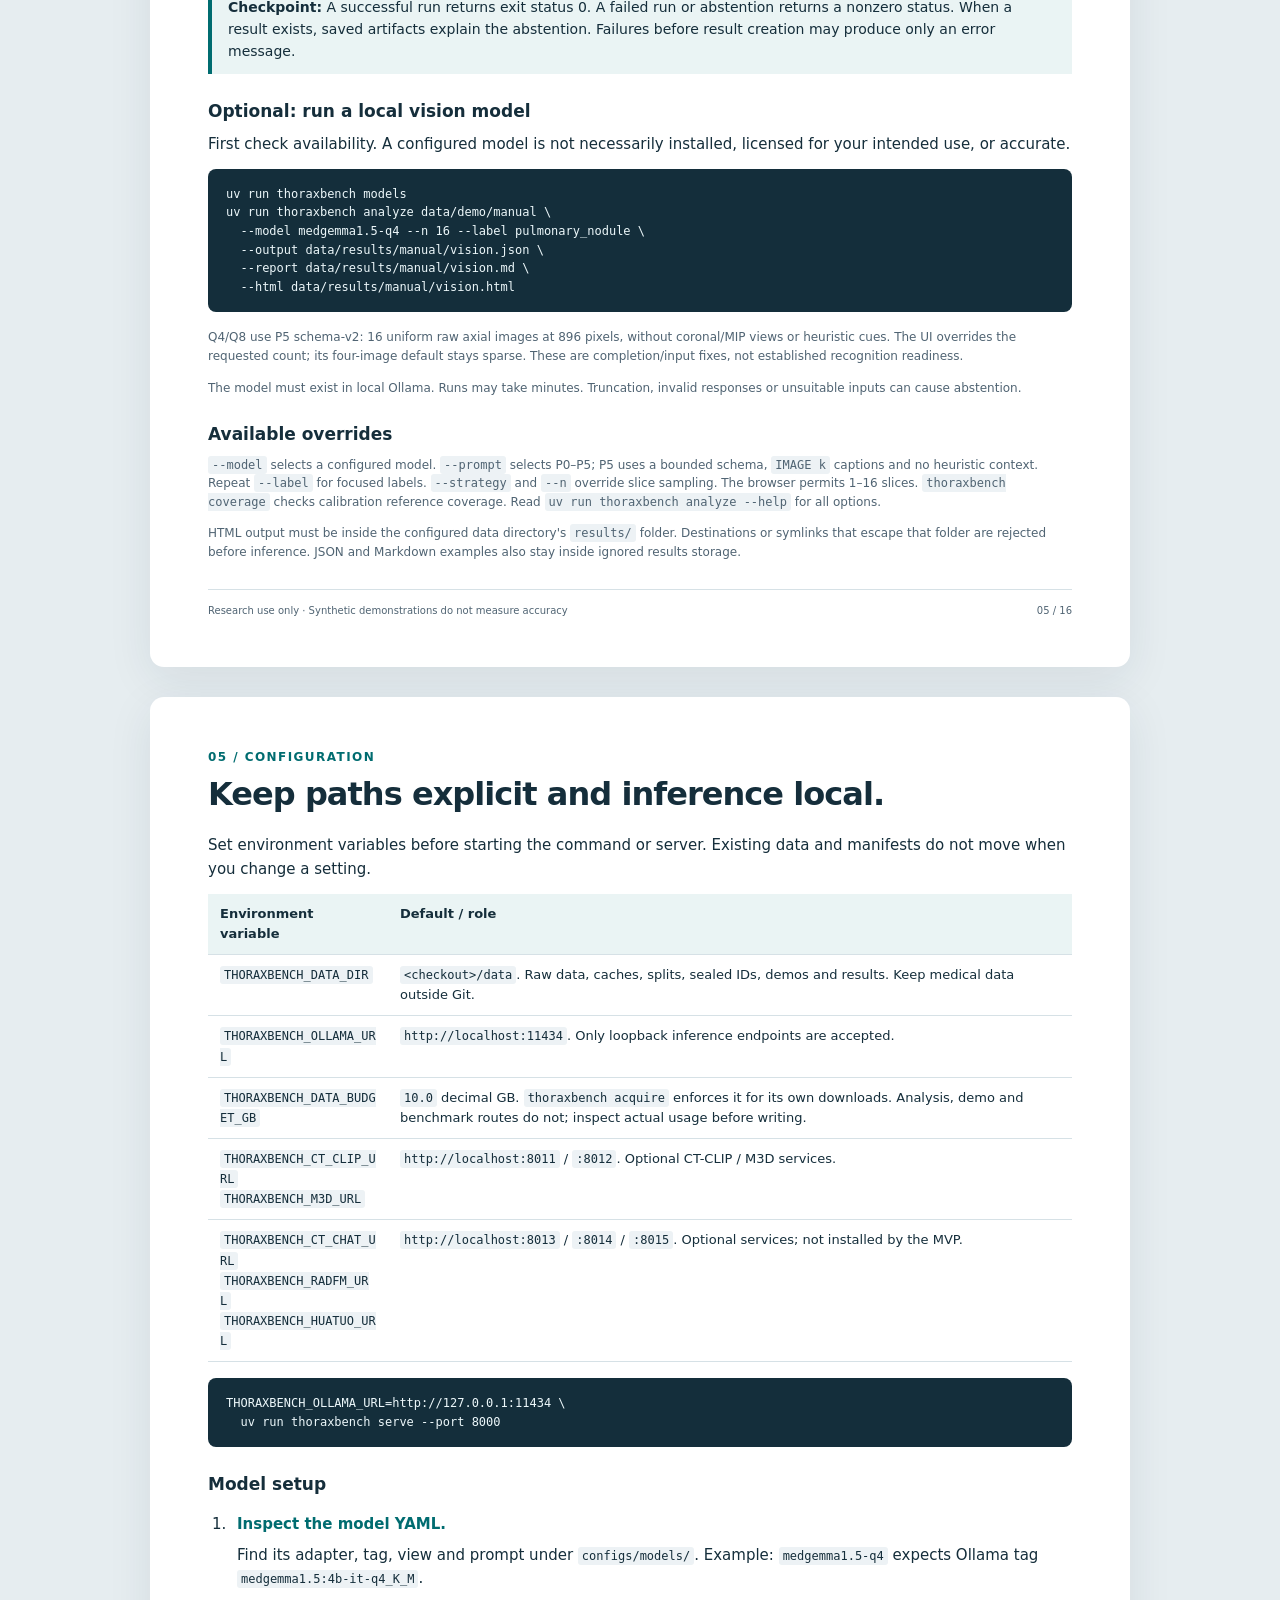
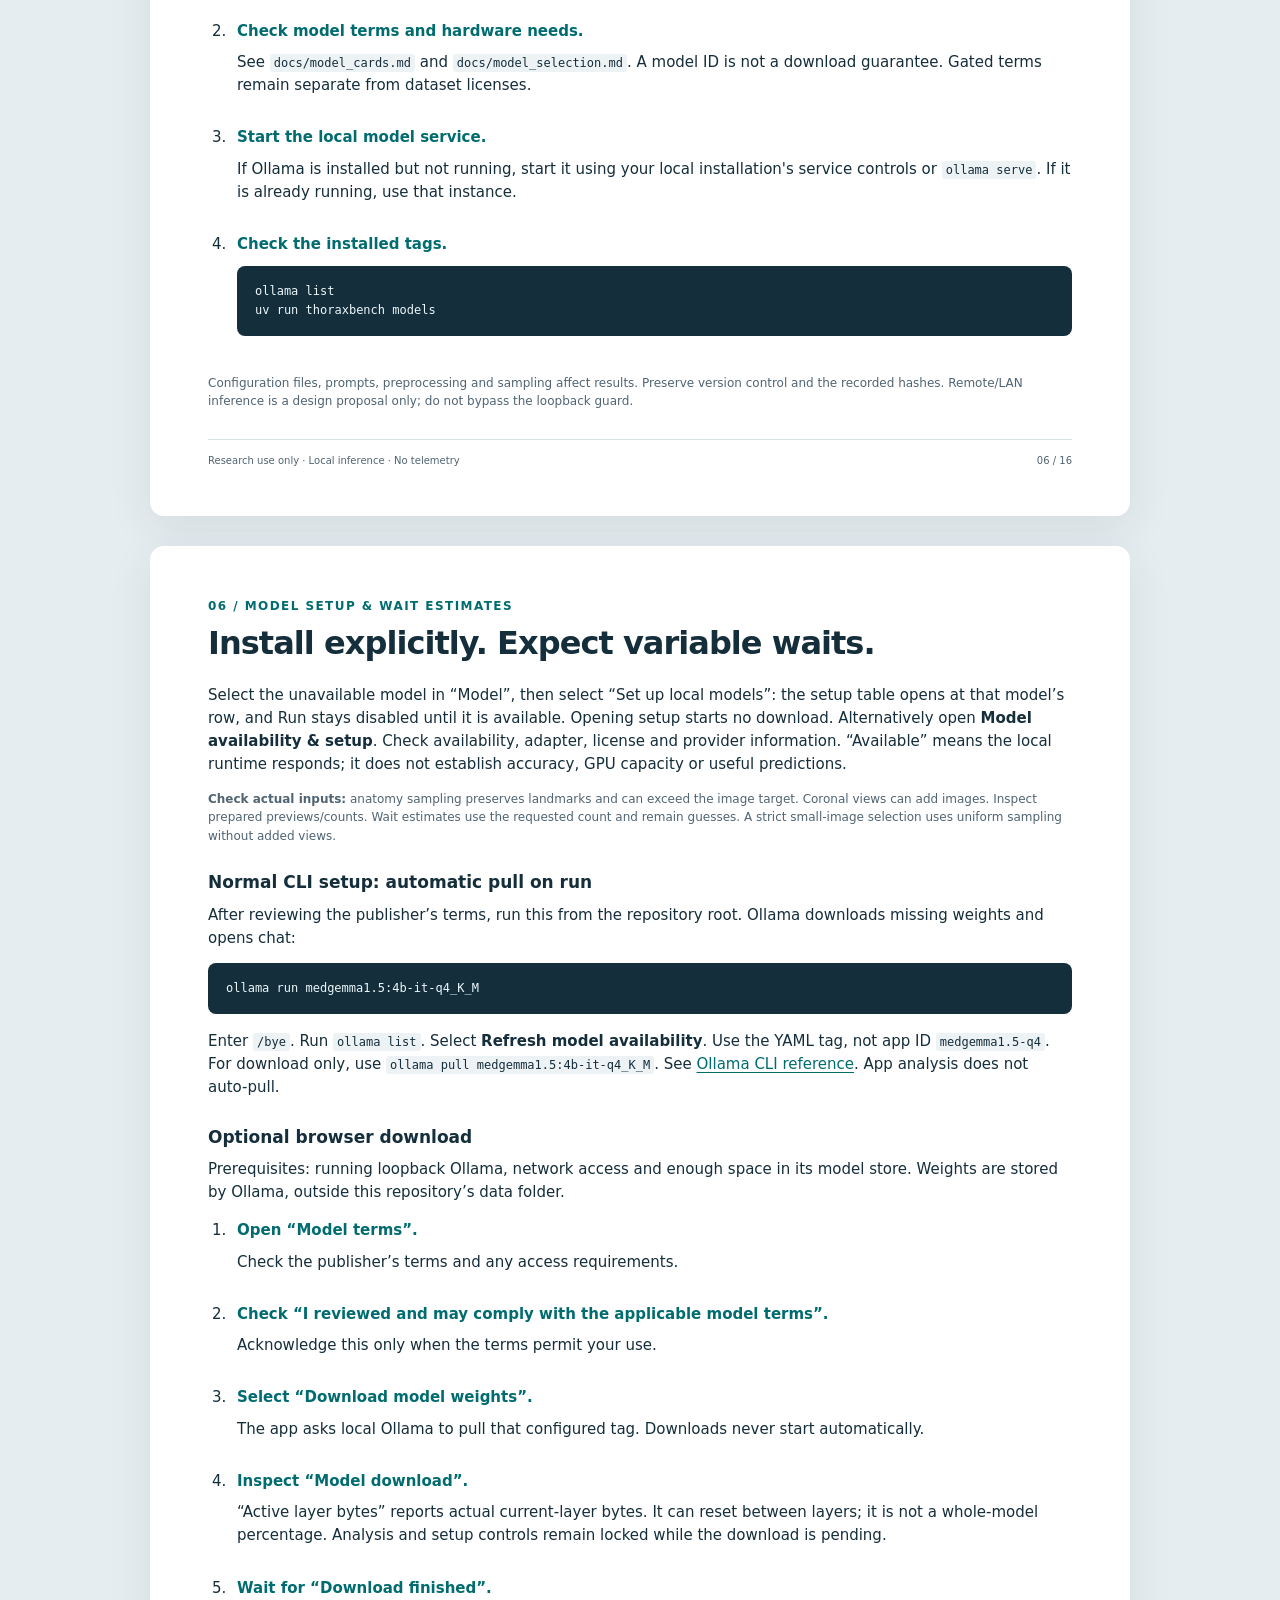
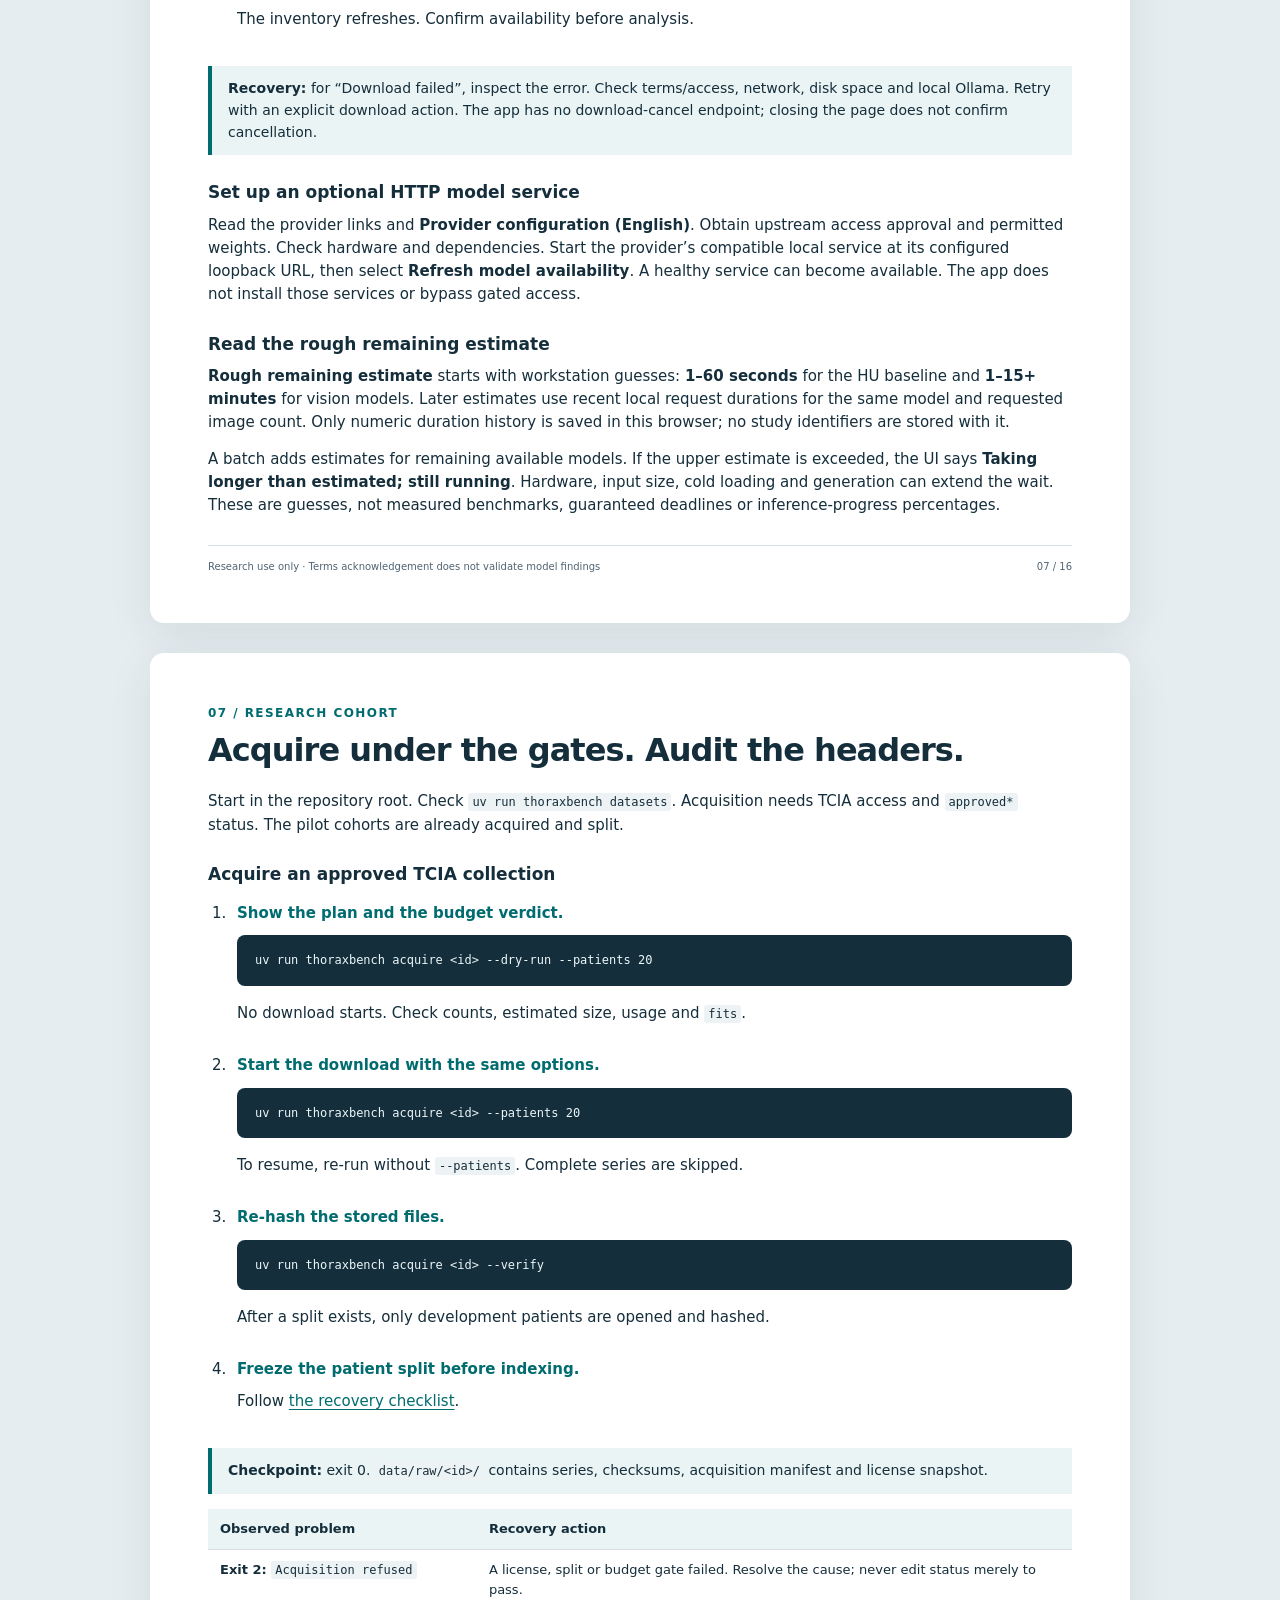
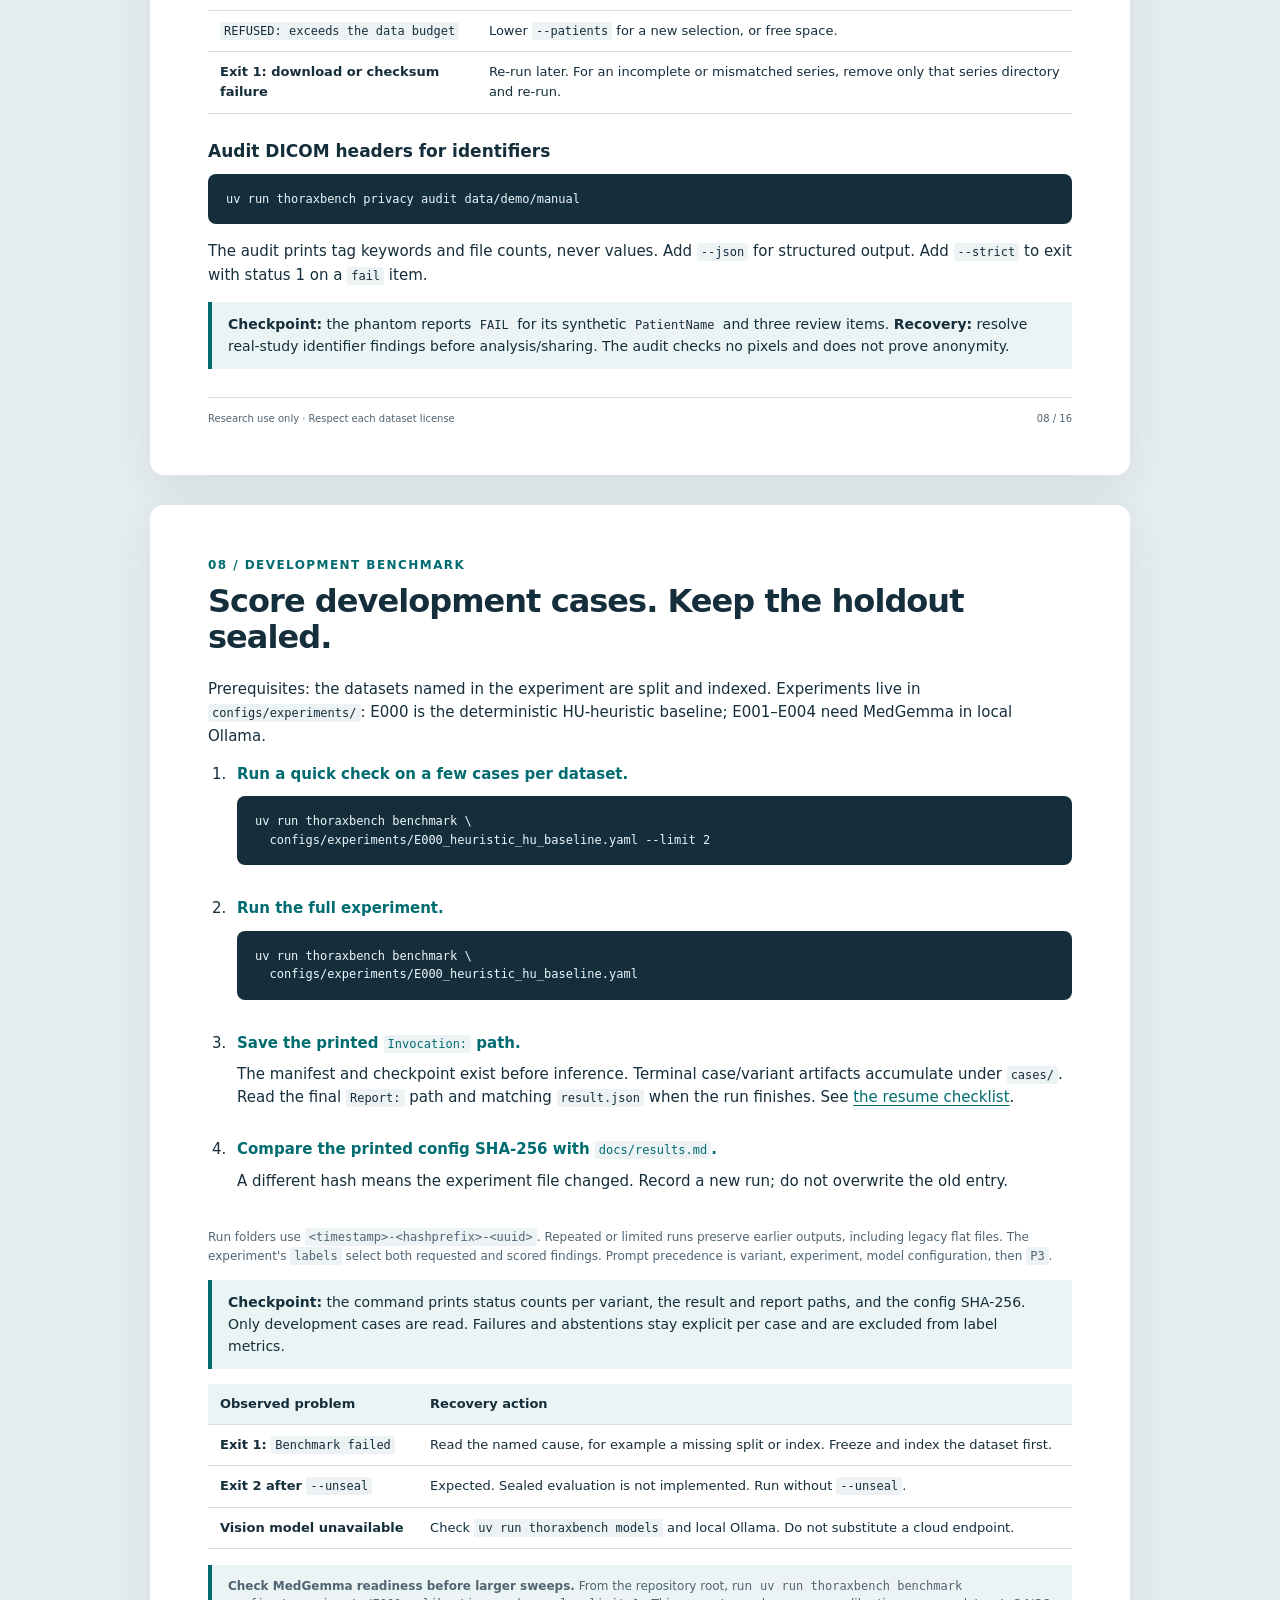
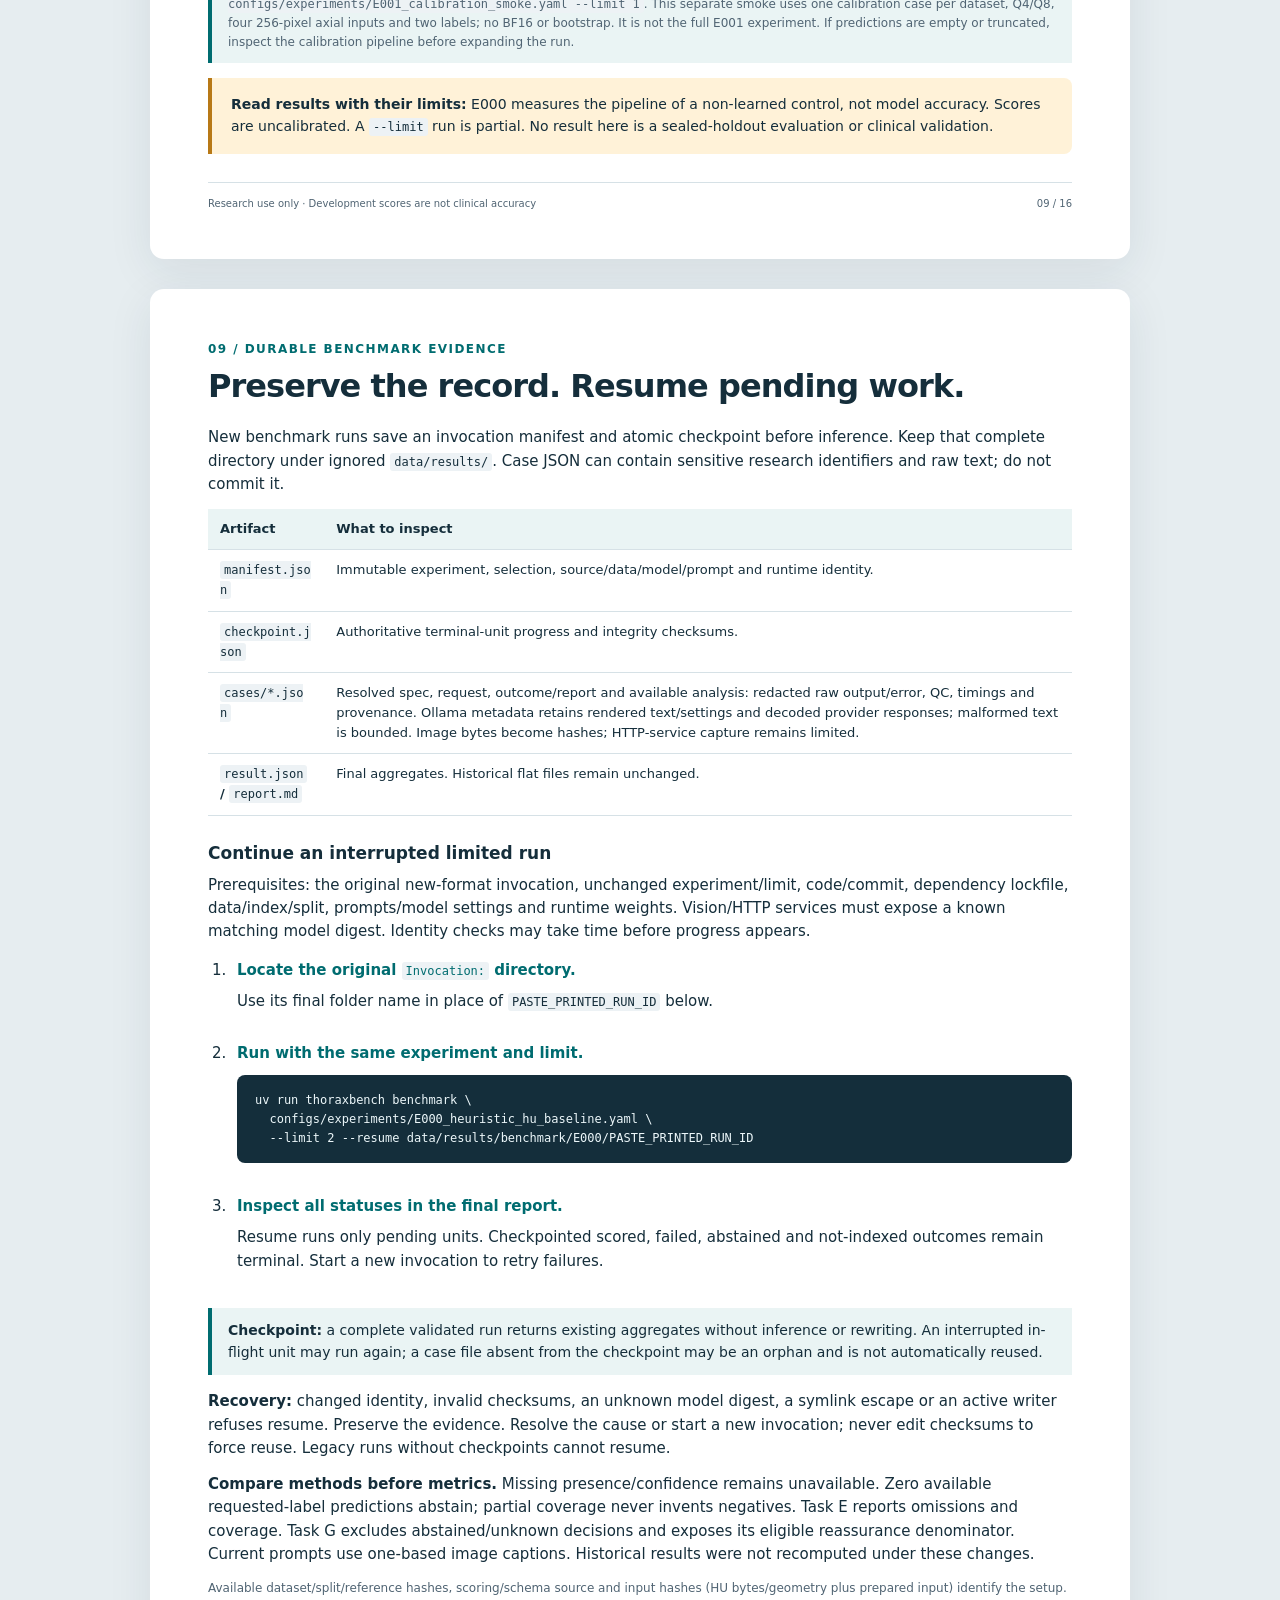
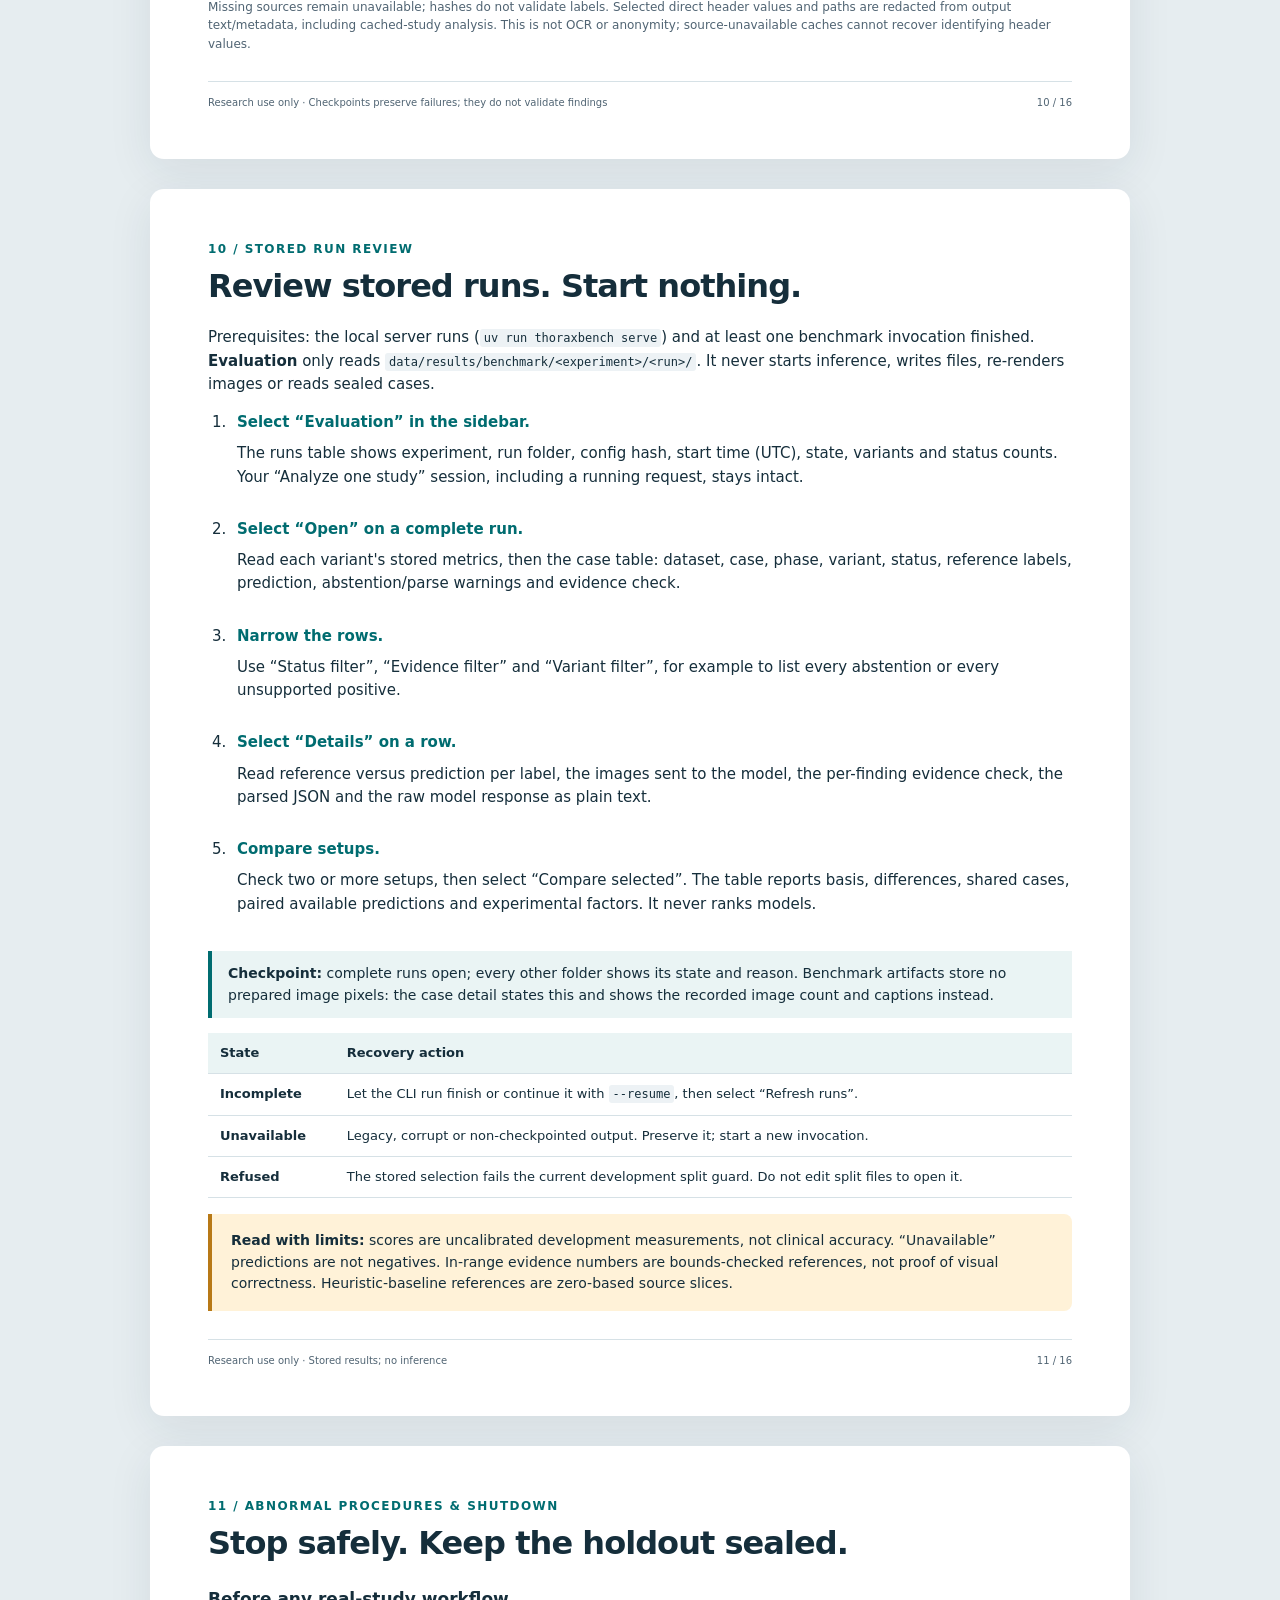
==== commit 5aec0e35: "feat(review): open guarded image reports directly and clarify result status Version: 0.4.12" ====
--- a/manual.html
+++ b/manual.html
@@ -69,12 +69,12 @@
 <li><strong>Inspect the study viewer.</strong><p>Move the slice slider. Use the Left and Right arrow keys when the slider has focus. Change the display window to Lung, Mediastinum, Bone or Abdomen. Window changes affect the viewer only.</p></li>
 <li><strong>Select “heuristic-hu” as the model.</strong><p>This baseline uses HU-volume measurements. It sends no rendered images to a vision model. The image-count control does not affect its predictions.</p></li>
 <li><strong>Select “Run analysis locally”.</strong><p>Wait for a completed result or explicit failure/abstention. “Job elapsed (server clock)” shows time since the worker started, including loading, inference and reporting. It differs from recorded “Engine stages”. Expect synthetic nodule and effusion findings.</p></li>
-<li><strong>Read the status before you read the findings.</strong><p>Check study quality, the finding table, severity/review context and the English research report. Follow the interpretation checklist on the next page.</p></li>
-<li><strong>Select “Download HTML”.</strong><p>Open the saved file in a browser. Check the findings and embedded image gallery. Also save JSON for structured output and “Download report” for Markdown.</p></li>
-</ol>
-<div class="check"><strong>Checkpoint:</strong> The HTML report opens after you stop the server. It needs no external images, fonts, scripts or internet access. Missing evidence references remain explicit.</div>
-<h3>Optional: compare the recommended local models</h3>
-<p>Enable “Compare recommended local models”, then select “Compare local models”. Available <code>heuristic-hu</code>, MedGemma Q4/Q8, Gemma 3 and Qwen3-VL run sequentially; unavailable models are skipped. “Batch progress” shows the current model, not inference percent. Save per-model downloads and “Download comparison HTML”. See <a href="#model-setup">model setup and rough wait estimates</a> before a longer run.</p>
+<li><strong>Read the status before you read the findings.</strong><p>Check Input QC, model image assessment, abstention reason and the finding table. These checks are separate. A sampled-image negative cannot exclude findings elsewhere in the study. Follow the interpretation checklist on the next page.</p></li>
+<li><strong>Select “Open HTML in new tab”.</strong><p>Inspect findings and embedded images in the new tab. Use “Download HTML” for an offline copy. Also save JSON for structured output and “Download report” for Markdown.</p></li>
+</ol>
+<div class="check"><strong>Checkpoint:</strong> The saved “Download HTML” copy opens after you stop the server. Direct review links need the running server. It needs no external images, fonts, scripts or internet access. Missing evidence references remain explicit.</div>
+<h3>Optional: compare configured research models</h3>
+<p>Enable “Compare configured research models”, then select “Compare local models”. Available detector and heuristic baselines, MedGemma Q4/Q8, Gemma 3 and the Qwen3-VL no-think control run sequentially; unavailable models are skipped. “Batch progress” shows the current model, not inference percent. Save per-model downloads and “Download comparison HTML”. See <a href="#model-setup">model setup and rough wait estimates</a> before a longer run.</p>
 <h3>Keyboard help and preferences</h3>
 <p>Use Tab to reach controls and help-bearing fields. Focus or hover shows translated help after a short delay; you can move the pointer onto it. Escape dismisses it until you move to another control. The language switch selects English or German. The theme switch selects light or dark. Both choices persist in this browser. Reports and prompts remain English. About lists attribution and licenses, plus GitHub access for forks and contributions.</p>
 
@@ -123,13 +123,14 @@
 <p>First check availability. A configured model is not necessarily installed, licensed for your intended use, or accurate.</p>
 <pre><code>uv run thoraxbench models
 uv run thoraxbench analyze data/demo/manual \
-  --model medgemma1.5-q4 --n 4 \
+  --model medgemma1.5-q4 --n 16 --label pulmonary_nodule \
   --output data/results/manual/vision.json \
   --report data/results/manual/vision.md \
   --html data/results/manual/vision.html</code></pre>
-<p>The model must already exist in local Ollama. Larger image requests may take minutes. Empty predictions, truncated output, invalid responses and unsuitable inputs can cause abstention.</p>
+<p class="small">Q4/Q8 use P5 schema-v2: 16 uniform raw axial images at 896 pixels, without coronal/MIP views or heuristic cues. The UI overrides the requested count; its four-image default stays sparse. These are completion/input fixes, not established recognition readiness.</p>
+<p class="small">The model must exist in local Ollama. Runs may take minutes. Truncation, invalid responses or unsuitable inputs can cause abstention.</p>
 <h3>Available overrides</h3>
-<p><code>--model</code> selects an ID from <code>configs/models/</code>. <code>--prompt</code> selects P0–P5 (P5: strict schema, <code>IMAGE k</code> captions, no heuristic context). <code>thoraxbench coverage</code> reports how many calibration reference nodules land on attached images. <code>--strategy</code> overrides the sampling strategy. <code>--n</code> requests a positive number of sampled slices; the browser limits it to 1–16. Use <code>uv run thoraxbench analyze --help</code> for the current options.</p>
+<p class="small"><code>--model</code> selects a configured model. <code>--prompt</code> selects P0–P5; P5 uses a bounded schema, <code>IMAGE k</code> captions and no heuristic context. Repeat <code>--label</code> for focused labels. <code>--strategy</code> and <code>--n</code> override slice sampling. The browser permits 1–16 slices. <code>thoraxbench coverage</code> checks calibration reference coverage. Read <code>uv run thoraxbench analyze --help</code> for all options.</p>
 <p class="small">HTML output must be inside the configured data directory's <code>results/</code> folder. Destinations or symlinks that escape that folder are rejected before inference. JSON and Markdown examples also stay inside ignored results storage.</p>
 <footer><span>Research use only · Synthetic demonstrations do not measure accuracy</span><span>05 / 16</span></footer>
 </section>
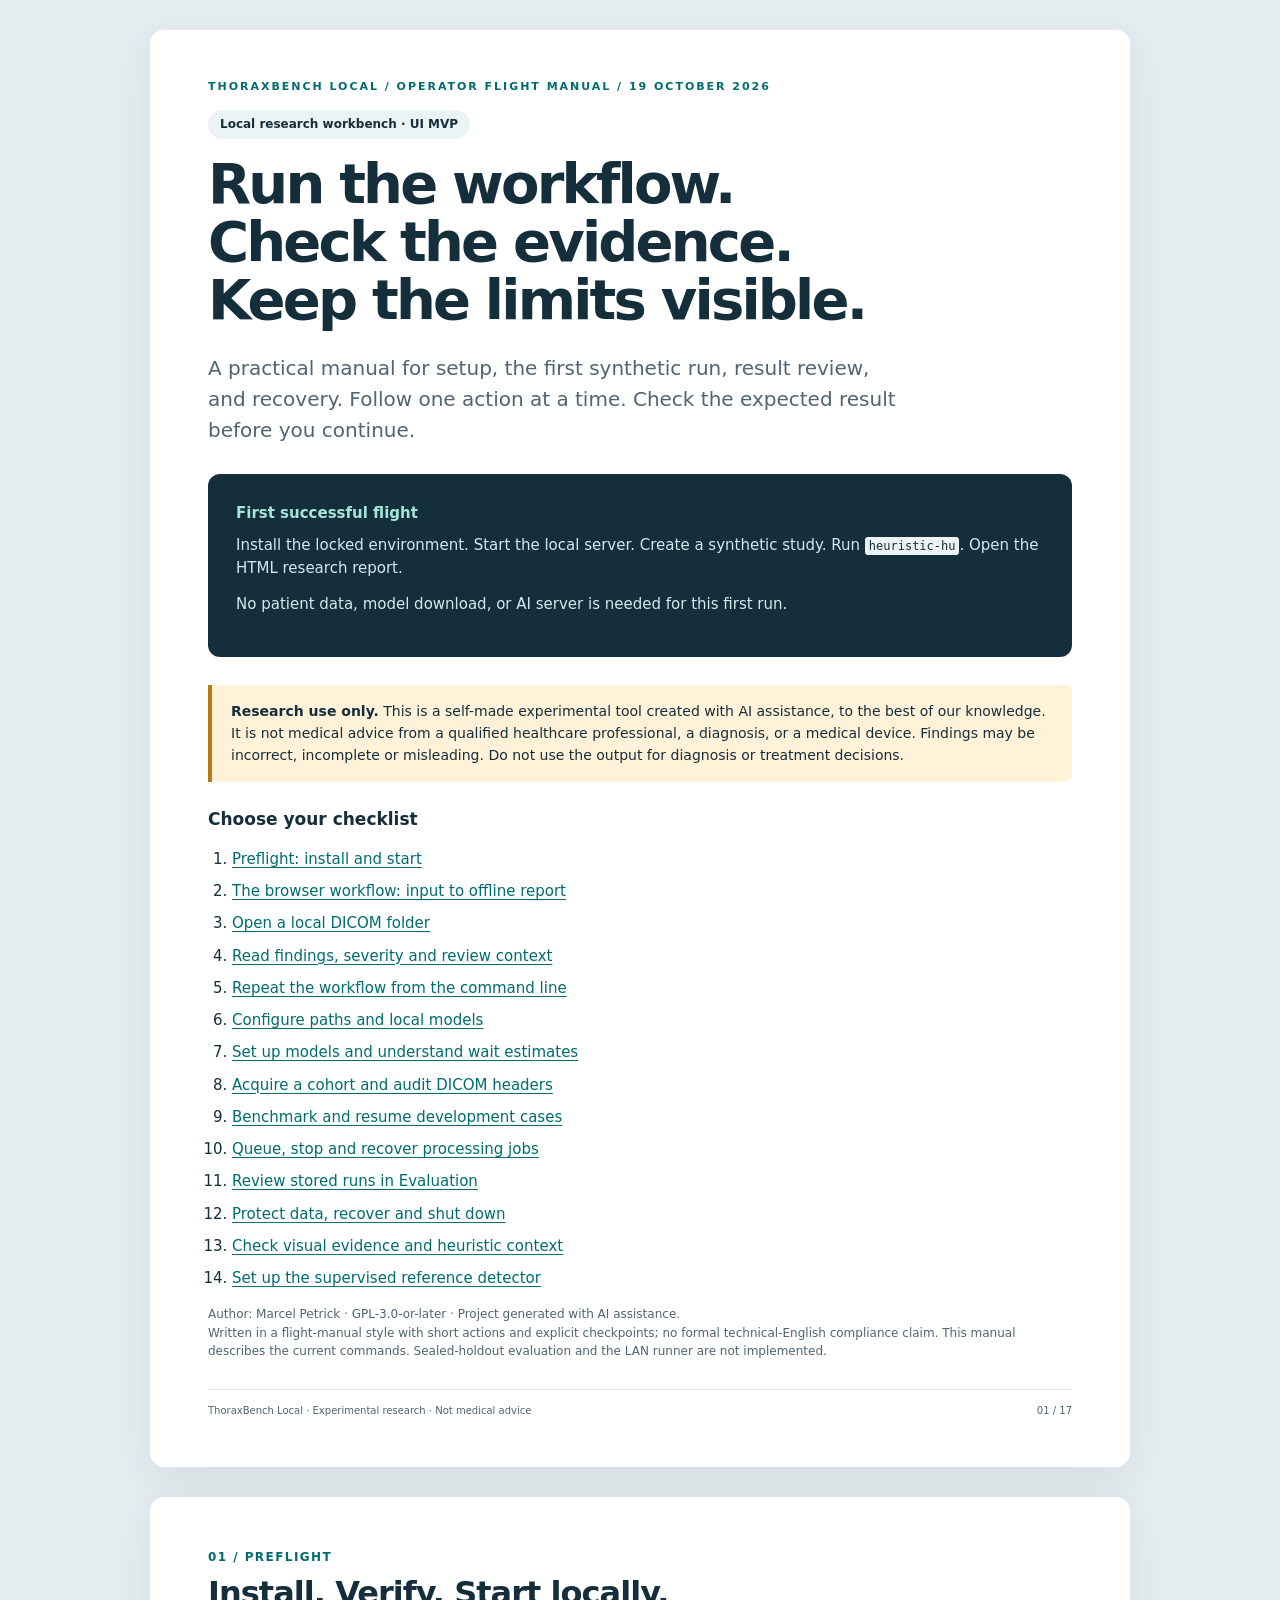
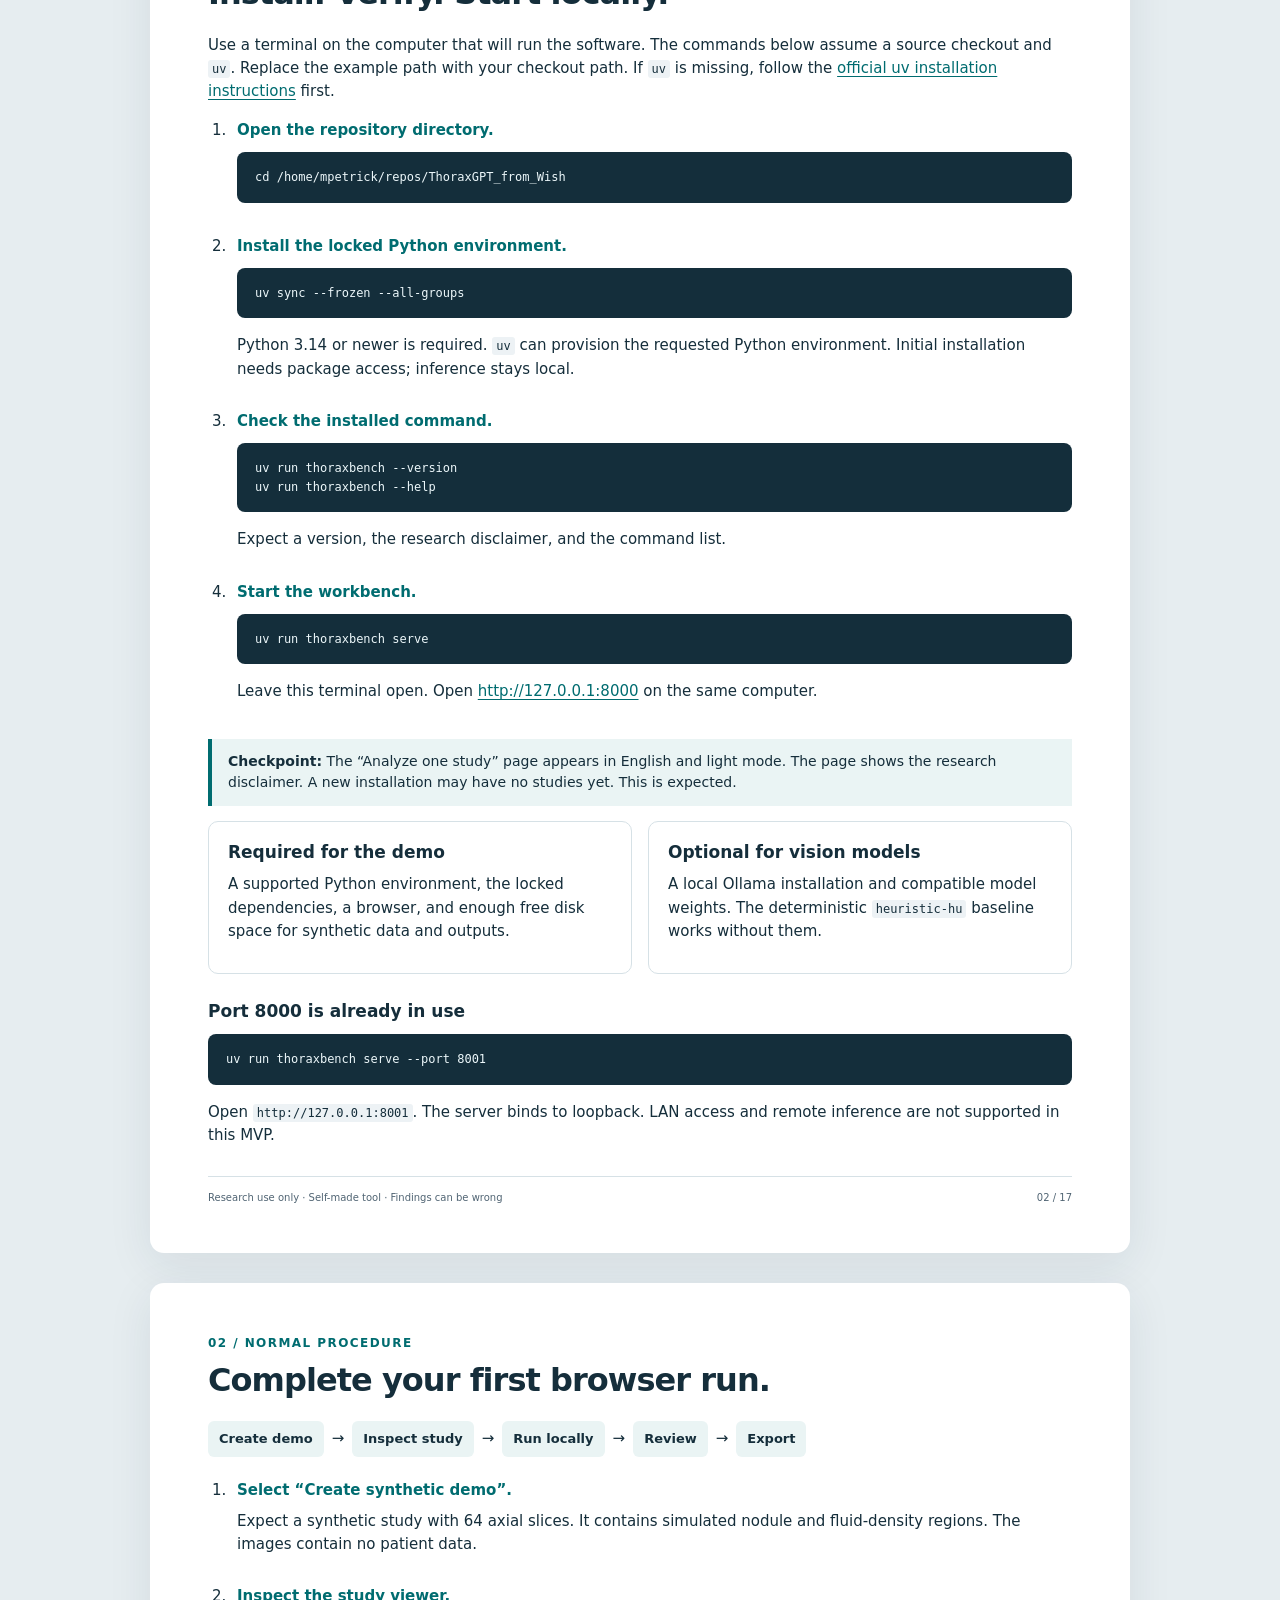
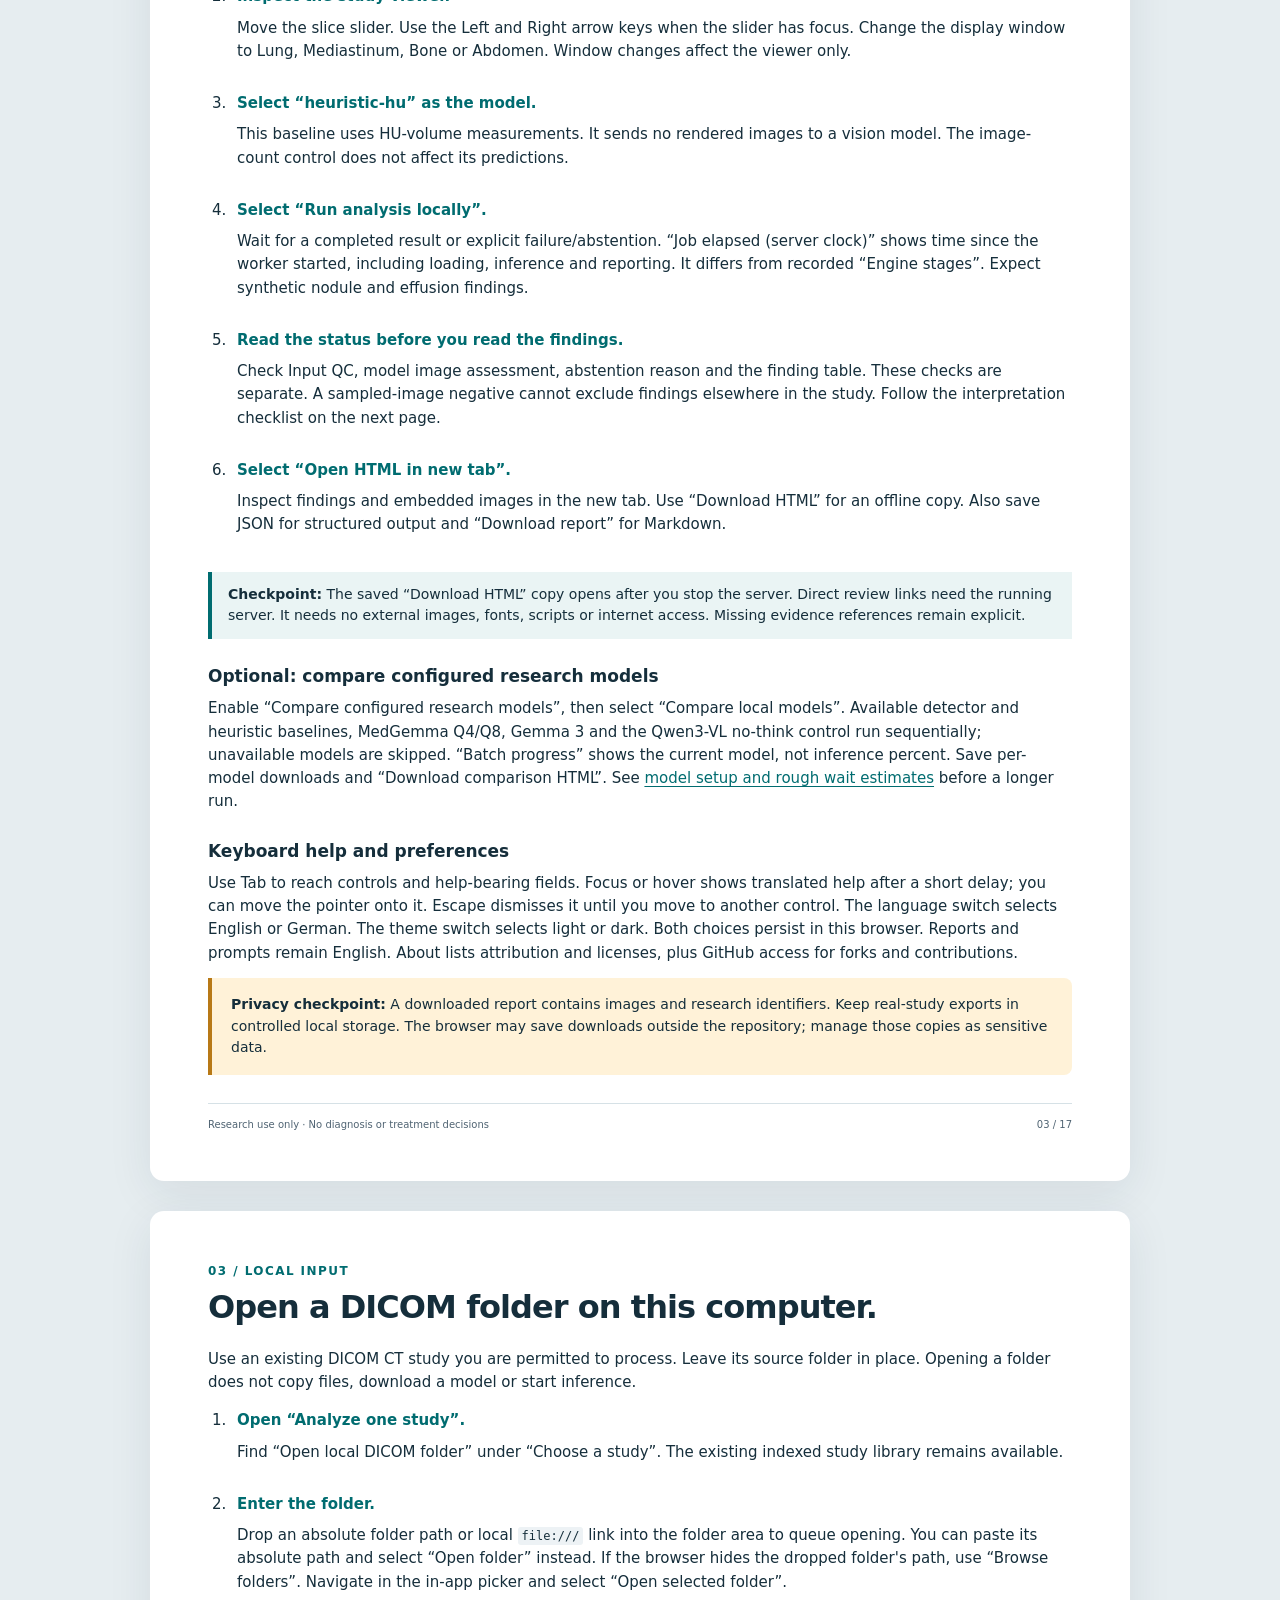
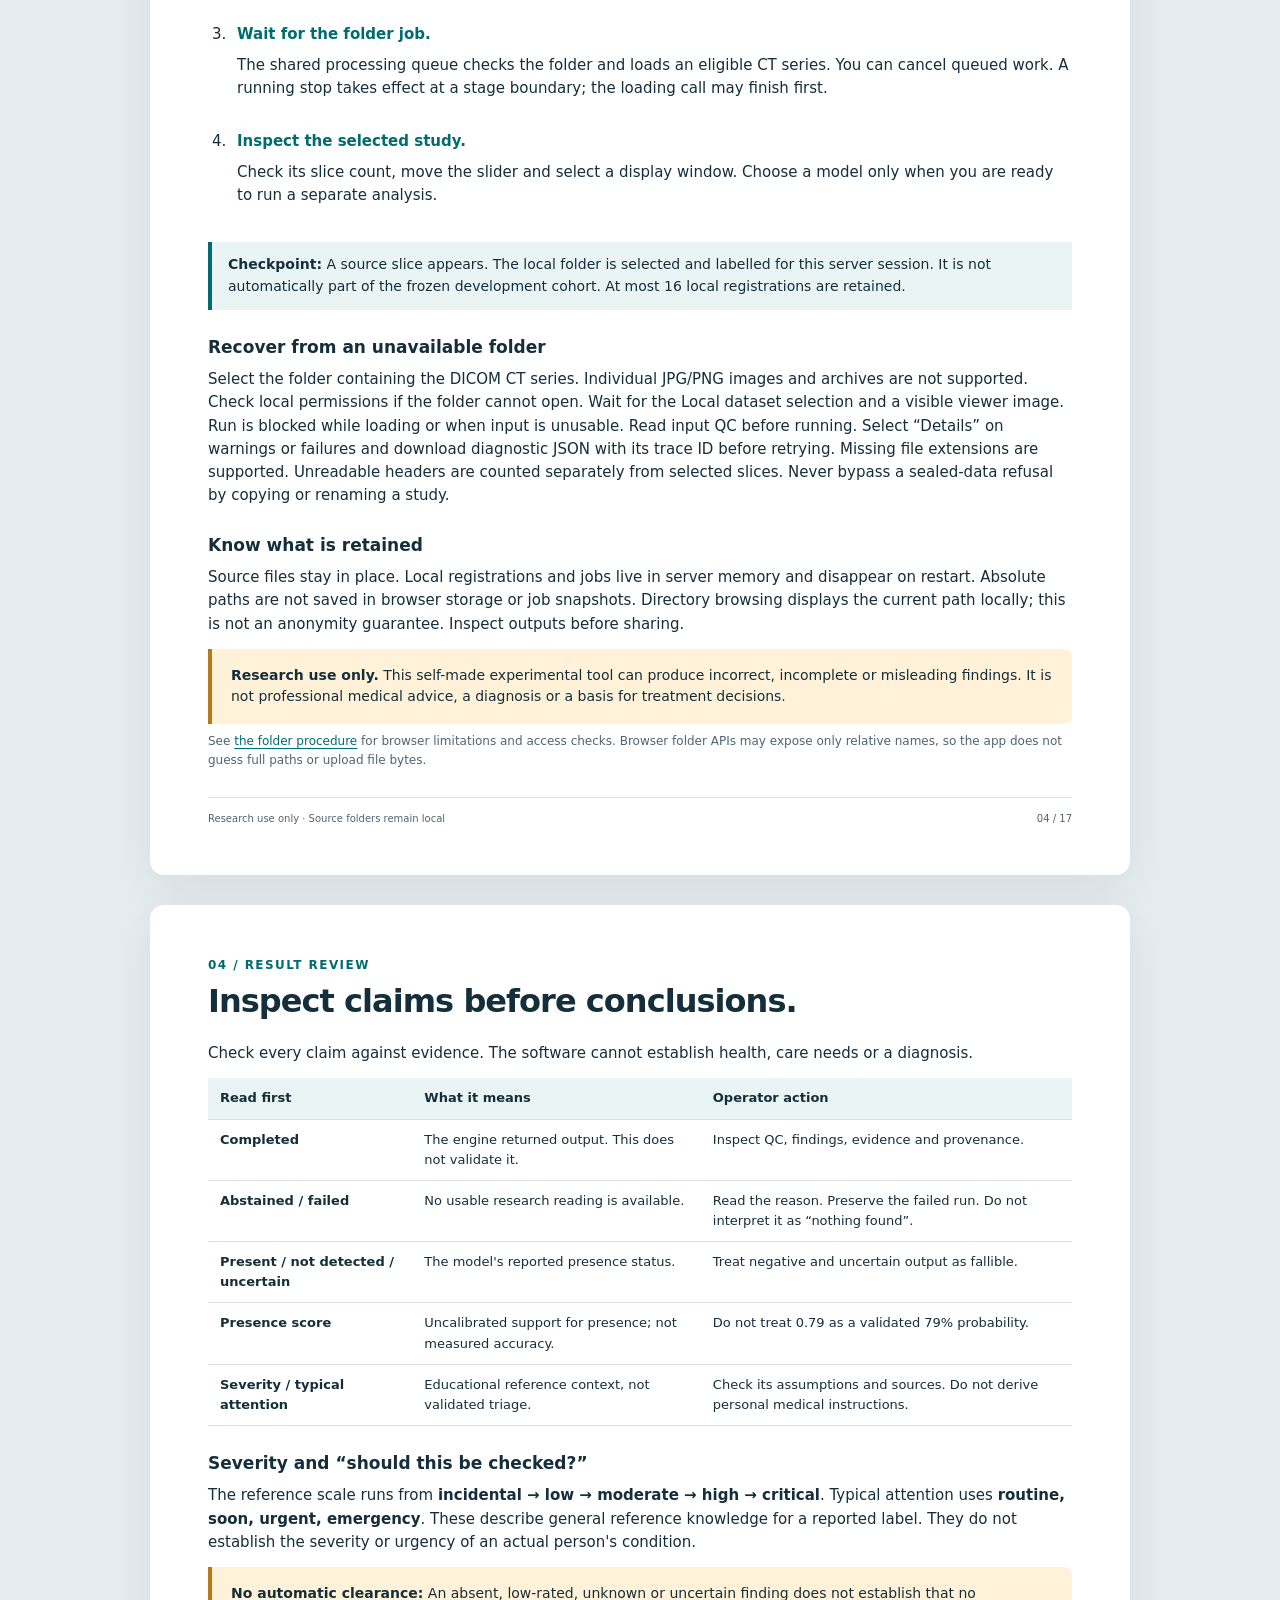
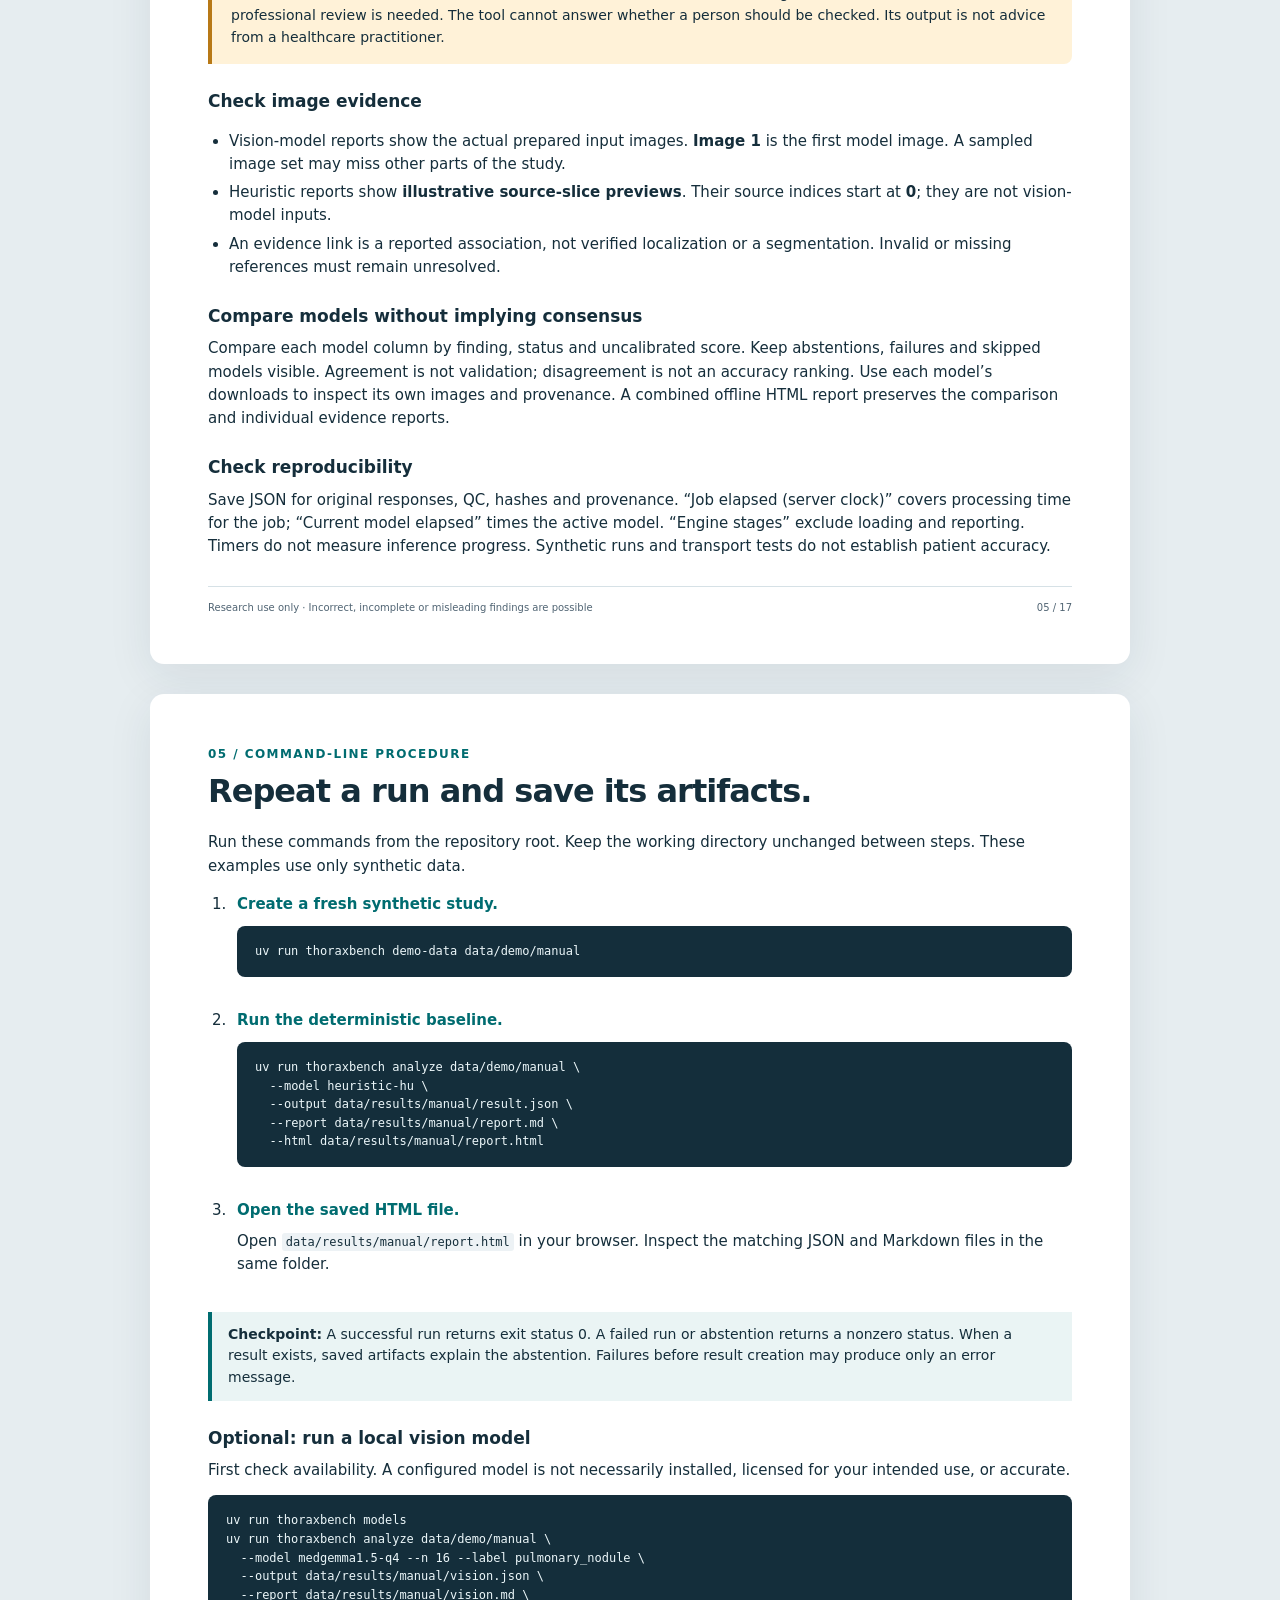
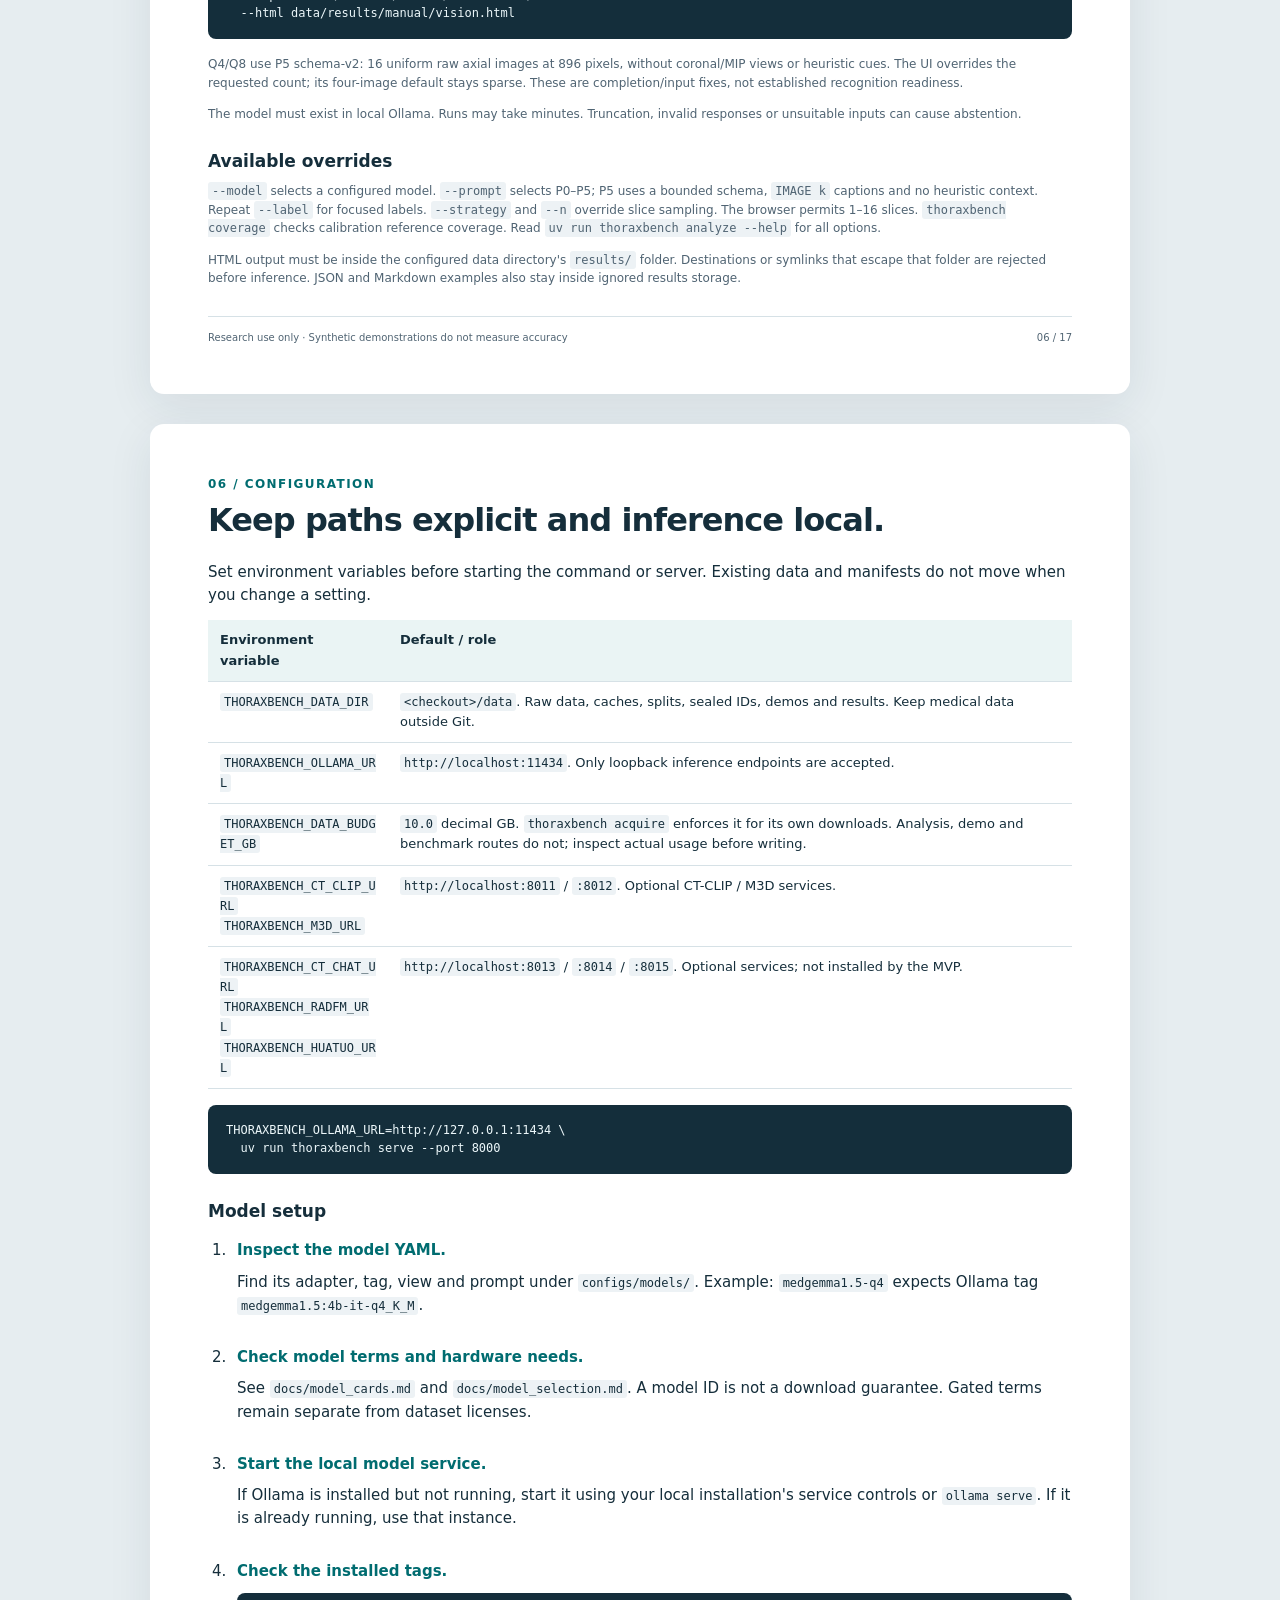
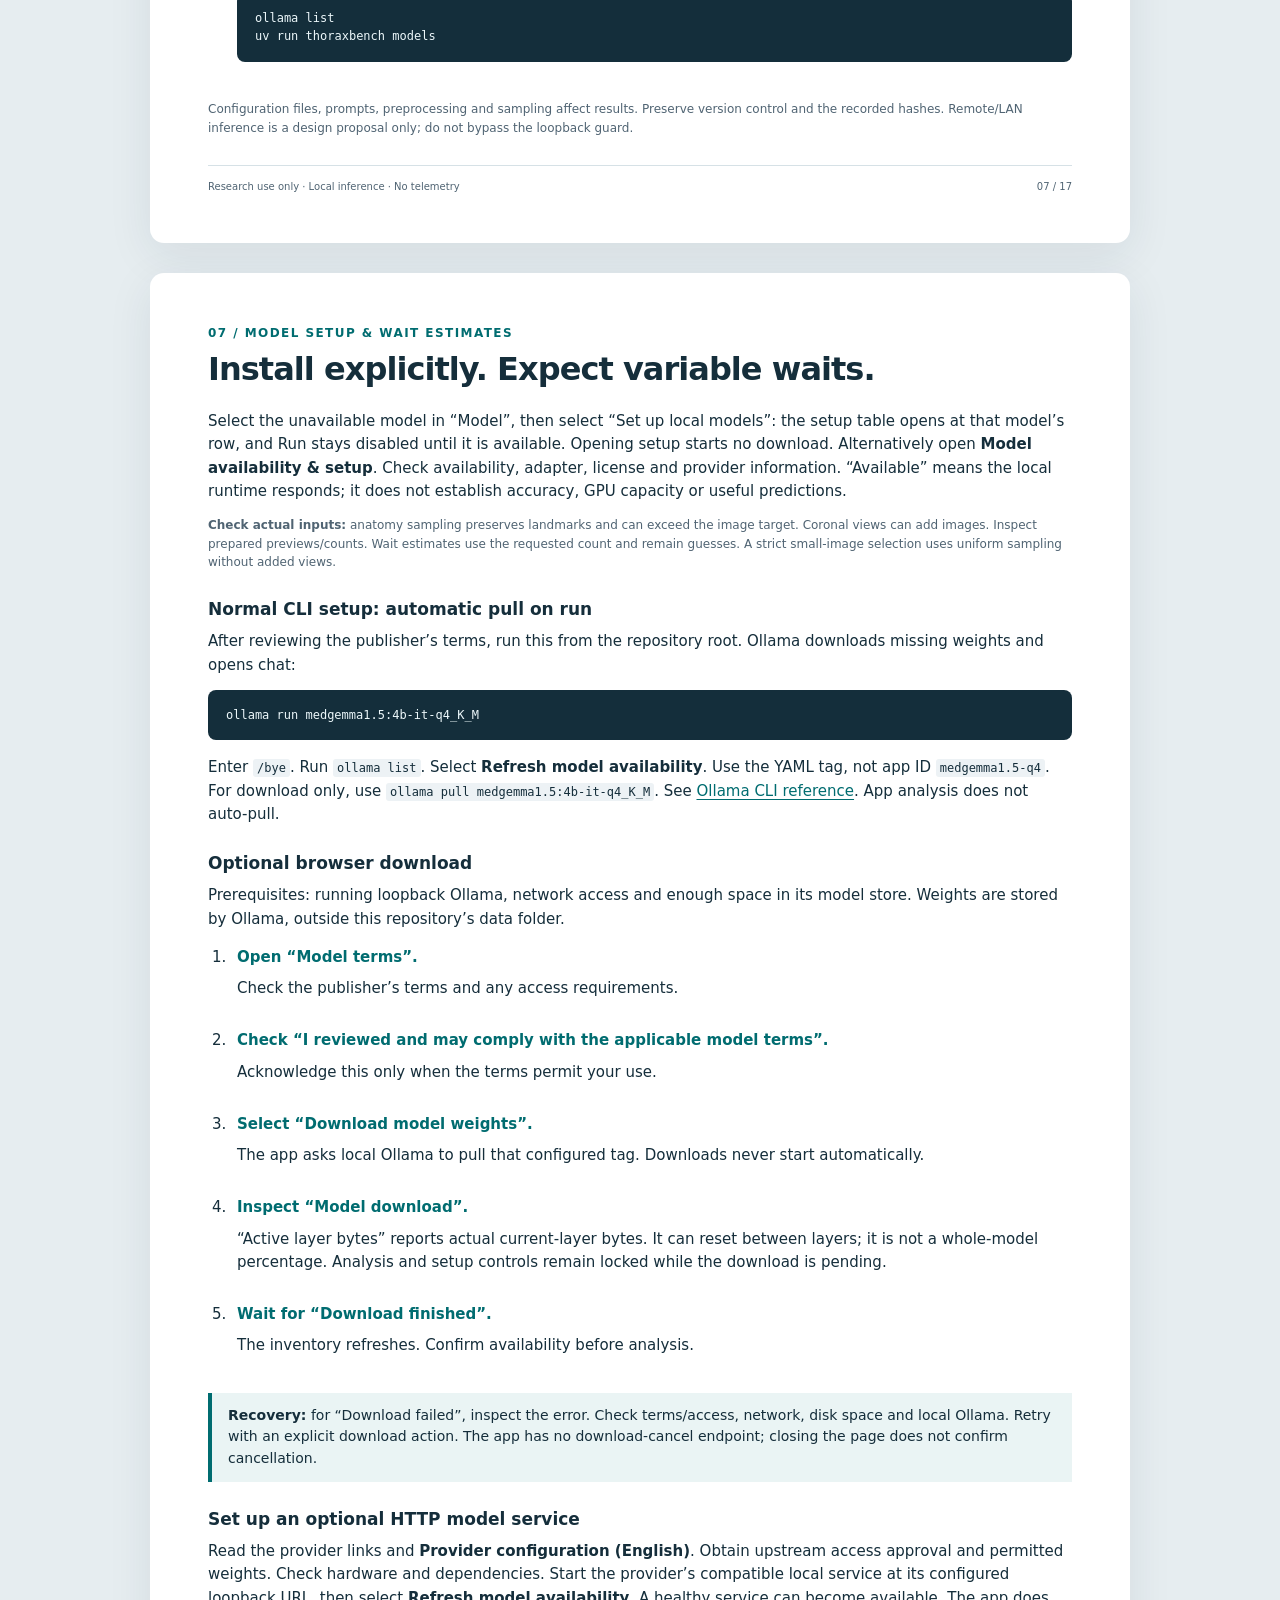
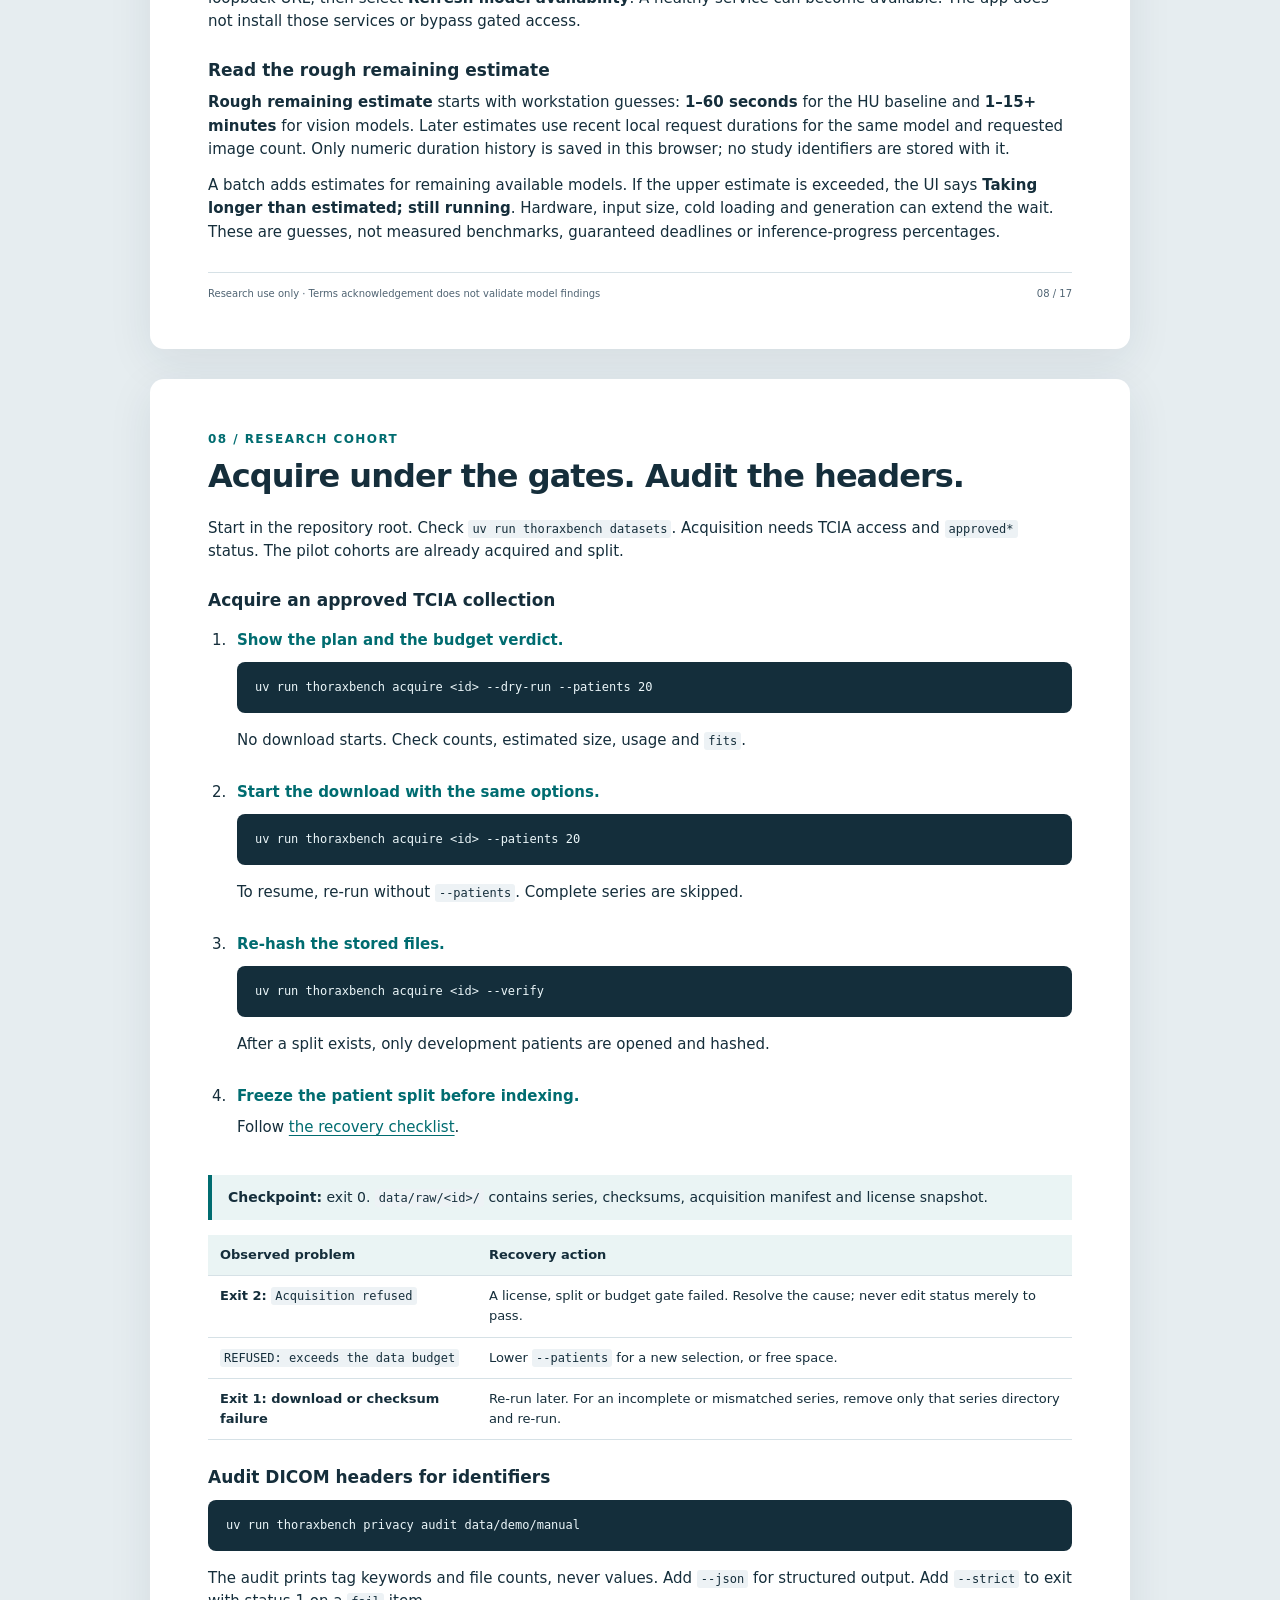
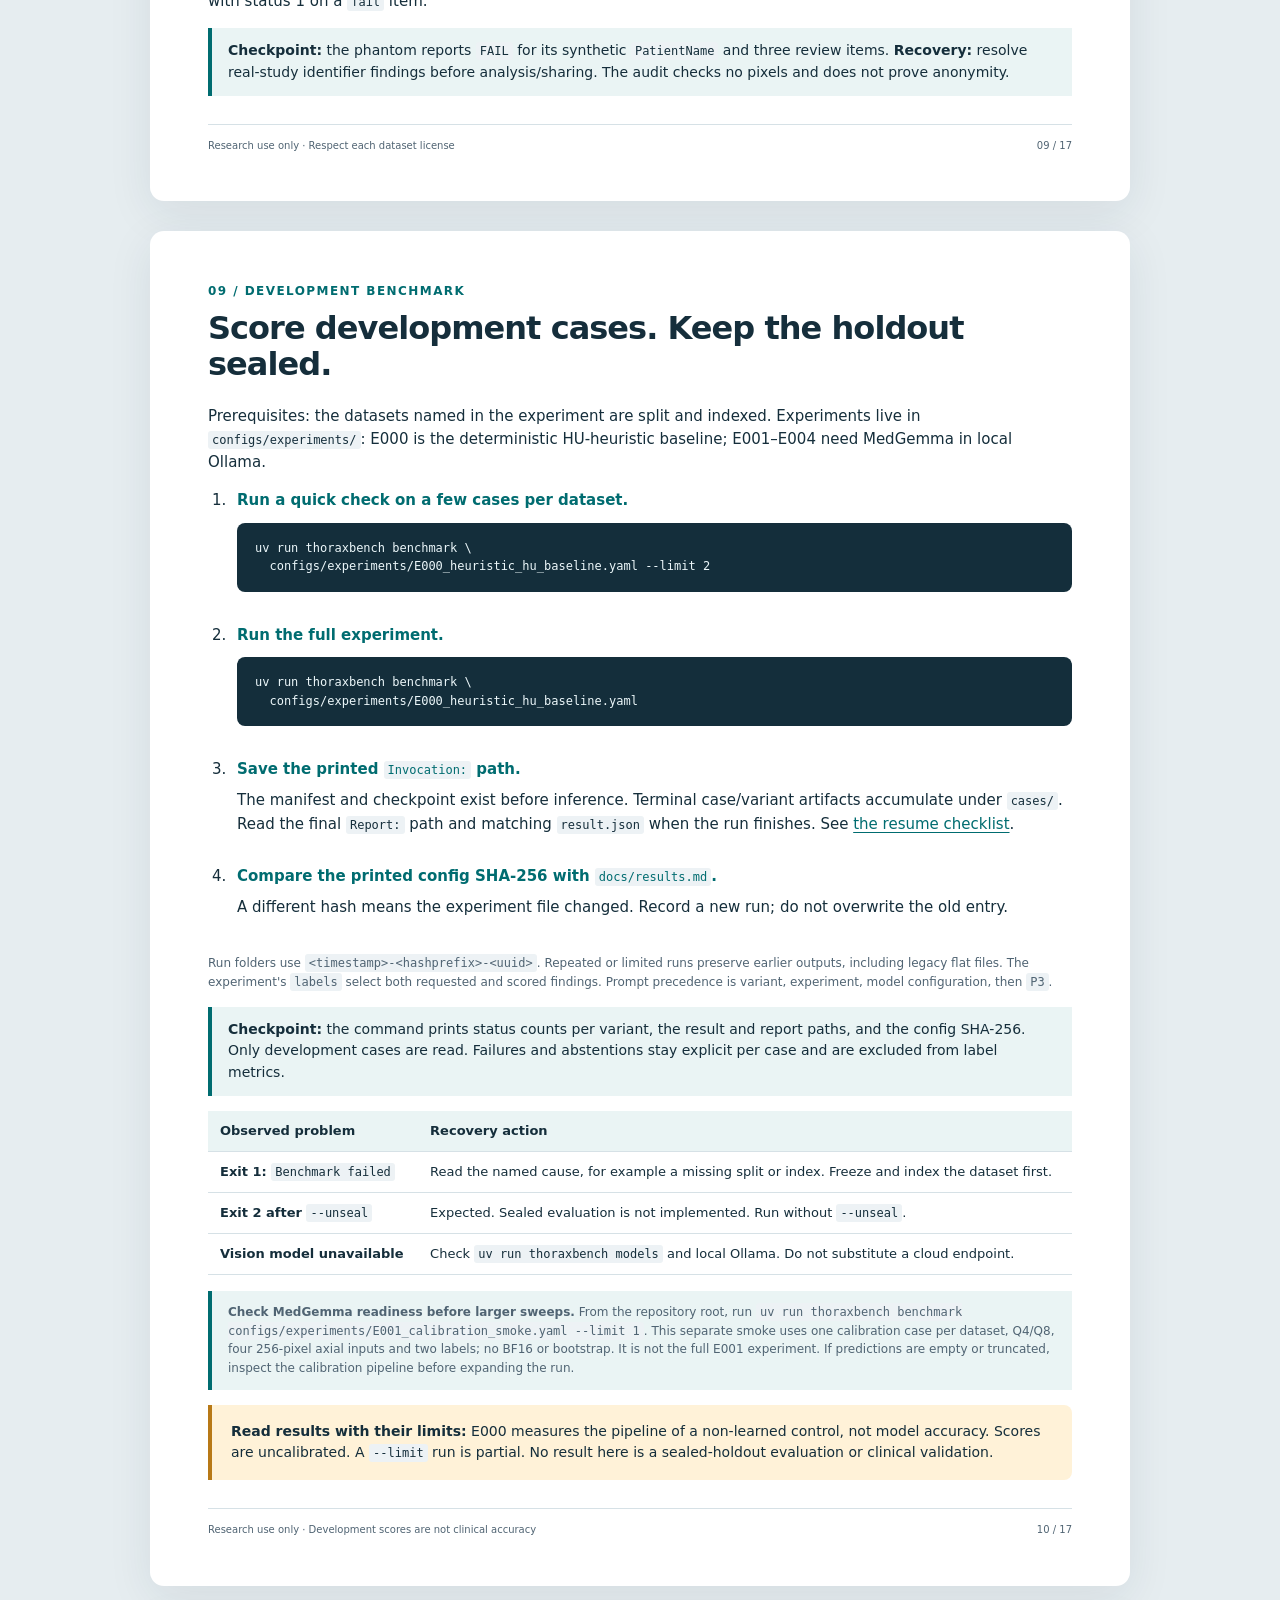
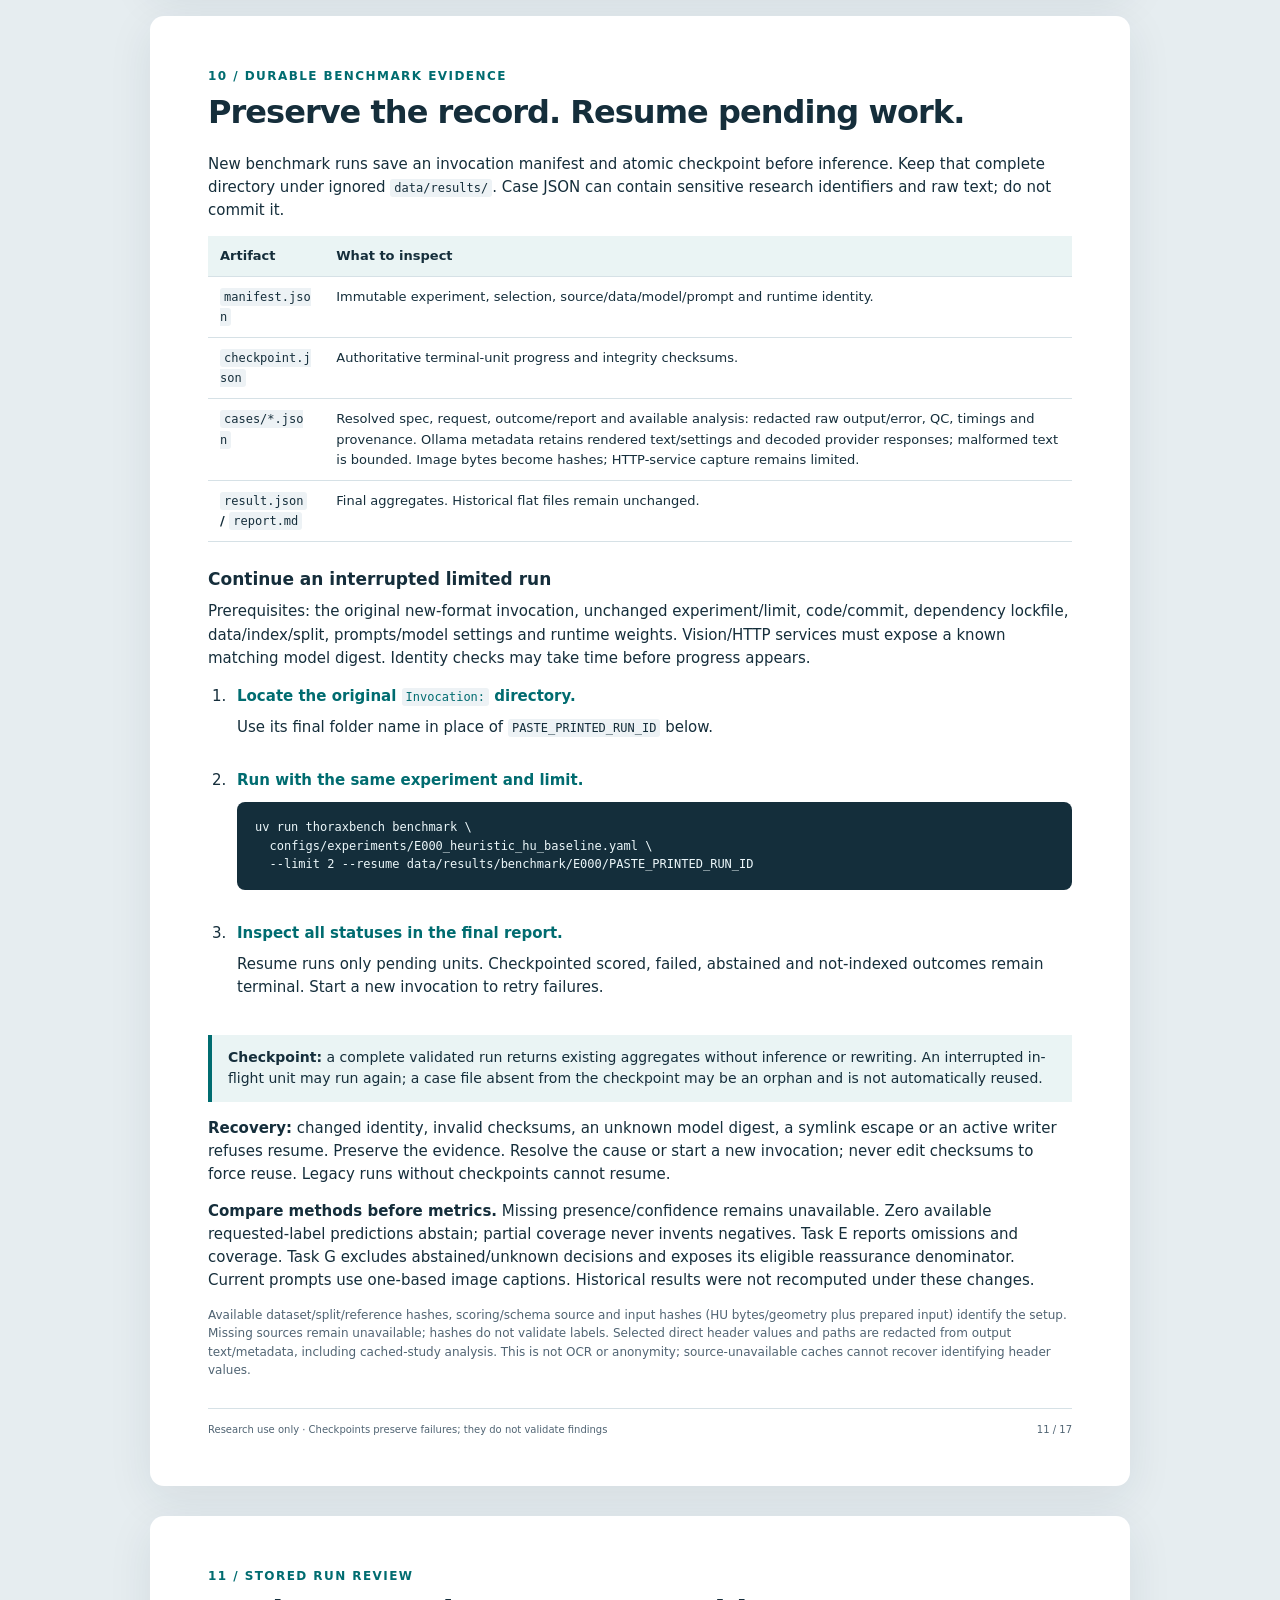
==== commit cff030d1: "feat(ui): open local DICOM folders with guarded previews and diagnostics Version: 0.5.0" ====
--- a/manual.html
+++ b/manual.html
@@ -19,7 +19,7 @@
 <body>
 <main>
 <section class="sheet" id="start">
-<p class="eyebrow">ThoraxBench Local / Operator flight manual / 17 October 2026</p>
+<p class="eyebrow">ThoraxBench Local / Operator flight manual / 19 October 2026</p>
 <span class="badge">Local research workbench · UI MVP</span>
 <h1>Run the workflow.<br>Check the evidence.<br>Keep the limits visible.</h1>
 <p class="lead">A practical manual for setup, the first synthetic run, result review, and recovery. Follow one action at a time. Check the expected result before you continue.</p>
@@ -29,6 +29,7 @@
 <ol class="contents">
 <li><a href="#preflight">Preflight: install and start</a></li>
 <li><a href="#workbench">The browser workflow: input to offline report</a></li>
+<li><a href="#local-folders">Open a local DICOM folder</a></li>
 <li><a href="#review">Read findings, severity and review context</a></li>
 <li><a href="#commands">Repeat the workflow from the command line</a></li>
 <li><a href="#configuration">Configure paths and local models</a></li>
@@ -42,7 +43,7 @@
 <li><a href="#detector">Set up the supervised reference detector</a></li>
 </ol>
 <p class="small">Author: Marcel Petrick · GPL-3.0-or-later · Project generated with AI assistance.<br>Written in a flight-manual style with short actions and explicit checkpoints; no formal technical-English compliance claim. This manual describes the current commands. Sealed-holdout evaluation and the LAN runner are not implemented.</p>
-<footer><span>ThoraxBench Local · Experimental research · Not medical advice</span><span>01 / 16</span></footer>
+<footer><span>ThoraxBench Local · Experimental research · Not medical advice</span><span>01 / 17</span></footer>
 </section>
 <section class="sheet" id="preflight">
 <span class="section-number">01 / PREFLIGHT</span><h2>Install. Verify. Start locally.</h2>
@@ -59,7 +60,7 @@
 <h3>Port 8000 is already in use</h3>
 <pre><code>uv run thoraxbench serve --port 8001</code></pre>
 <p>Open <code>http://127.0.0.1:8001</code>. The server binds to loopback. LAN access and remote inference are not supported in this MVP.</p>
-<footer><span>Research use only · Self-made tool · Findings can be wrong</span><span>02 / 16</span></footer>
+<footer><span>Research use only · Self-made tool · Findings can be wrong</span><span>02 / 17</span></footer>
 </section>
 <section class="sheet" id="workbench">
 <span class="section-number">02 / NORMAL PROCEDURE</span><h2>Complete your first browser run.</h2>
@@ -79,10 +80,28 @@
 <p>Use Tab to reach controls and help-bearing fields. Focus or hover shows translated help after a short delay; you can move the pointer onto it. Escape dismisses it until you move to another control. The language switch selects English or German. The theme switch selects light or dark. Both choices persist in this browser. Reports and prompts remain English. About lists attribution and licenses, plus GitHub access for forks and contributions.</p>
 
 <div class="notice"><strong>Privacy checkpoint:</strong> A downloaded report contains images and research identifiers. Keep real-study exports in controlled local storage. The browser may save downloads outside the repository; manage those copies as sensitive data.</div>
-<footer><span>Research use only · No diagnosis or treatment decisions</span><span>03 / 16</span></footer>
+<footer><span>Research use only · No diagnosis or treatment decisions</span><span>03 / 17</span></footer>
+</section>
+<section class="sheet" id="local-folders">
+<span class="section-number">03 / LOCAL INPUT</span><h2>Open a DICOM folder on this computer.</h2>
+<p>Use an existing DICOM CT study you are permitted to process. Leave its source folder in place. Opening a folder does not copy files, download a model or start inference.</p>
+<ol class="steps">
+<li><strong>Open “Analyze one study”.</strong><p>Find “Open local DICOM folder” under “Choose a study”. The existing indexed study library remains available.</p></li>
+<li><strong>Enter the folder.</strong><p>Drop an absolute folder path or local <code>file:///</code> link into the folder area to queue opening. You can paste its absolute path and select “Open folder” instead. If the browser hides the dropped folder's path, use “Browse folders”. Navigate in the in-app picker and select “Open selected folder”.</p></li>
+<li><strong>Wait for the folder job.</strong><p>The shared processing queue checks the folder and loads an eligible CT series. You can cancel queued work. A running stop takes effect at a stage boundary; the loading call may finish first.</p></li>
+<li><strong>Inspect the selected study.</strong><p>Check its slice count, move the slider and select a display window. Choose a model only when you are ready to run a separate analysis.</p></li>
+</ol>
+<div class="check"><strong>Checkpoint:</strong> A source slice appears. The local folder is selected and labelled for this server session. It is not automatically part of the frozen development cohort. At most 16 local registrations are retained.</div>
+<h3>Recover from an unavailable folder</h3>
+<p>Select the folder containing the DICOM CT series. Individual JPG/PNG images and archives are not supported. Check local permissions if the folder cannot open. Wait for the Local dataset selection and a visible viewer image. Run is blocked while loading or when input is unusable. Read input QC before running. Select “Details” on warnings or failures and download diagnostic JSON with its trace ID before retrying. Missing file extensions are supported. Unreadable headers are counted separately from selected slices. Never bypass a sealed-data refusal by copying or renaming a study.</p>
+<h3>Know what is retained</h3>
+<p>Source files stay in place. Local registrations and jobs live in server memory and disappear on restart. Absolute paths are not saved in browser storage or job snapshots. Directory browsing displays the current path locally; this is not an anonymity guarantee. Inspect outputs before sharing.</p>
+<div class="notice"><strong>Research use only.</strong> This self-made experimental tool can produce incorrect, incomplete or misleading findings. It is not professional medical advice, a diagnosis or a basis for treatment decisions.</div>
+<p class="small">See <a href="docs/local-folders.md">the folder procedure</a> for browser limitations and access checks. Browser folder APIs may expose only relative names, so the app does not guess full paths or upload file bytes.</p>
+<footer><span>Research use only · Source folders remain local</span><span>04 / 17</span></footer>
 </section>
 <section class="sheet" id="review">
-<span class="section-number">03 / RESULT REVIEW</span><h2>Inspect claims before conclusions.</h2>
+<span class="section-number">04 / RESULT REVIEW</span><h2>Inspect claims before conclusions.</h2>
 <p>Check every claim against evidence. The software cannot establish health, care needs or a diagnosis.</p>
 <table><thead><tr><th>Read first</th><th>What it means</th><th>Operator action</th></tr></thead><tbody>
 <tr><td>Completed</td><td>The engine returned output. This does not validate it.</td><td>Inspect QC, findings, evidence and provenance.</td></tr>
@@ -104,10 +123,10 @@
 <p>Compare each model column by finding, status and uncalibrated score. Keep abstentions, failures and skipped models visible. Agreement is not validation; disagreement is not an accuracy ranking. Use each model’s downloads to inspect its own images and provenance. A combined offline HTML report preserves the comparison and individual evidence reports.</p>
 <h3>Check reproducibility</h3>
 <p>Save JSON for original responses, QC, hashes and provenance. “Job elapsed (server clock)” covers processing time for the job; “Current model elapsed” times the active model. “Engine stages” exclude loading and reporting. Timers do not measure inference progress. Synthetic runs and transport tests do not establish patient accuracy.</p>
-<footer><span>Research use only · Incorrect, incomplete or misleading findings are possible</span><span>04 / 16</span></footer>
+<footer><span>Research use only · Incorrect, incomplete or misleading findings are possible</span><span>05 / 17</span></footer>
 </section>
 <section class="sheet" id="commands">
-<span class="section-number">04 / COMMAND-LINE PROCEDURE</span><h2>Repeat a run and save its artifacts.</h2>
+<span class="section-number">05 / COMMAND-LINE PROCEDURE</span><h2>Repeat a run and save its artifacts.</h2>
 <p>Run these commands from the repository root. Keep the working directory unchanged between steps. These examples use only synthetic data.</p>
 <ol class="steps">
 <li><strong>Create a fresh synthetic study.</strong><pre><code>uv run thoraxbench demo-data data/demo/manual</code></pre></li>
@@ -132,10 +151,10 @@
 <h3>Available overrides</h3>
 <p class="small"><code>--model</code> selects a configured model. <code>--prompt</code> selects P0–P5; P5 uses a bounded schema, <code>IMAGE k</code> captions and no heuristic context. Repeat <code>--label</code> for focused labels. <code>--strategy</code> and <code>--n</code> override slice sampling. The browser permits 1–16 slices. <code>thoraxbench coverage</code> checks calibration reference coverage. Read <code>uv run thoraxbench analyze --help</code> for all options.</p>
 <p class="small">HTML output must be inside the configured data directory's <code>results/</code> folder. Destinations or symlinks that escape that folder are rejected before inference. JSON and Markdown examples also stay inside ignored results storage.</p>
-<footer><span>Research use only · Synthetic demonstrations do not measure accuracy</span><span>05 / 16</span></footer>
+<footer><span>Research use only · Synthetic demonstrations do not measure accuracy</span><span>06 / 17</span></footer>
 </section>
 <section class="sheet" id="configuration">
-<span class="section-number">05 / CONFIGURATION</span><h2>Keep paths explicit and inference local.</h2>
+<span class="section-number">06 / CONFIGURATION</span><h2>Keep paths explicit and inference local.</h2>
 <p>Set environment variables before starting the command or server. Existing data and manifests do not move when you change a setting.</p>
 <table><thead><tr><th>Environment variable</th><th>Default / role</th></tr></thead><tbody>
 <tr><td><code>THORAXBENCH_DATA_DIR</code></td><td><code>&lt;checkout&gt;/data</code>. Raw data, caches, splits, sealed IDs, demos and results. Keep medical data outside Git.</td></tr>
@@ -155,10 +174,10 @@
 uv run thoraxbench models</code></pre></li>
 </ol>
 <p class="small">Configuration files, prompts, preprocessing and sampling affect results. Preserve version control and the recorded hashes. Remote/LAN inference is a design proposal only; do not bypass the loopback guard.</p>
-<footer><span>Research use only · Local inference · No telemetry</span><span>06 / 16</span></footer>
+<footer><span>Research use only · Local inference · No telemetry</span><span>07 / 17</span></footer>
 </section>
 <section class="sheet" id="model-setup">
-<span class="section-number">06 / MODEL SETUP &amp; WAIT ESTIMATES</span><h2>Install explicitly. Expect variable waits.</h2>
+<span class="section-number">07 / MODEL SETUP &amp; WAIT ESTIMATES</span><h2>Install explicitly. Expect variable waits.</h2>
 <p>Select the unavailable model in “Model”, then select “Set up local models”: the setup table opens at that model’s row, and Run stays disabled until it is available. Opening setup starts no download. Alternatively open <strong>Model availability &amp; setup</strong>. Check availability, adapter, license and provider information. “Available” means the local runtime responds; it does not establish accuracy, GPU capacity or useful predictions.</p>
 <p class="small"><strong>Check actual inputs:</strong> anatomy sampling preserves landmarks and can exceed the image target. Coronal views can add images. Inspect prepared previews/counts. Wait estimates use the requested count and remain guesses. A strict small-image selection uses uniform sampling without added views.</p>
 <h3>Normal CLI setup: automatic pull on run</h3>
@@ -180,10 +199,10 @@
 <h3>Read the rough remaining estimate</h3>
 <p><strong>Rough remaining estimate</strong> starts with workstation guesses: <strong>1–60 seconds</strong> for the HU baseline and <strong>1–15+ minutes</strong> for vision models. Later estimates use recent local request durations for the same model and requested image count. Only numeric duration history is saved in this browser; no study identifiers are stored with it.</p>
 <p>A batch adds estimates for remaining available models. If the upper estimate is exceeded, the UI says <strong>Taking longer than estimated; still running</strong>. Hardware, input size, cold loading and generation can extend the wait. These are guesses, not measured benchmarks, guaranteed deadlines or inference-progress percentages.</p>
-<footer><span>Research use only · Terms acknowledgement does not validate model findings</span><span>07 / 16</span></footer>
+<footer><span>Research use only · Terms acknowledgement does not validate model findings</span><span>08 / 17</span></footer>
 </section>
 <section class="sheet" id="cohort">
-<span class="section-number">07 / RESEARCH COHORT</span><h2>Acquire under the gates. Audit the headers.</h2>
+<span class="section-number">08 / RESEARCH COHORT</span><h2>Acquire under the gates. Audit the headers.</h2>
 <p>Start in the repository root. Check <code>uv run thoraxbench datasets</code>. Acquisition needs TCIA access and <code>approved*</code> status. The pilot cohorts are already acquired and split.</p>
 <h3>Acquire an approved TCIA collection</h3>
 <ol class="steps">
@@ -202,10 +221,10 @@
 <pre><code>uv run thoraxbench privacy audit data/demo/manual</code></pre>
 <p>The audit prints tag keywords and file counts, never values. Add <code>--json</code> for structured output. Add <code>--strict</code> to exit with status 1 on a <code>fail</code> item.</p>
 <div class="check"><strong>Checkpoint:</strong> the phantom reports <code>FAIL</code> for its synthetic <code>PatientName</code> and three review items. <strong>Recovery:</strong> resolve real-study identifier findings before analysis/sharing. The audit checks no pixels and does not prove anonymity.</div>
-<footer><span>Research use only · Respect each dataset license</span><span>08 / 16</span></footer>
+<footer><span>Research use only · Respect each dataset license</span><span>09 / 17</span></footer>
 </section>
 <section class="sheet" id="benchmark">
-<span class="section-number">08 / DEVELOPMENT BENCHMARK</span><h2>Score development cases. Keep the holdout sealed.</h2>
+<span class="section-number">09 / DEVELOPMENT BENCHMARK</span><h2>Score development cases. Keep the holdout sealed.</h2>
 <p>Prerequisites: the datasets named in the experiment are split and indexed. Experiments live in <code>configs/experiments/</code>: E000 is the deterministic HU-heuristic baseline; E001–E004 need MedGemma in local Ollama.</p>
 <ol class="steps">
 <li><strong>Run a quick check on a few cases per dataset.</strong><pre><code>uv run thoraxbench benchmark \
@@ -224,10 +243,10 @@
 </tbody></table>
 <div class="check small"><strong>Check MedGemma readiness before larger sweeps.</strong> From the repository root, run <code>uv run thoraxbench benchmark configs/experiments/E001_calibration_smoke.yaml --limit 1</code>. This separate smoke uses one calibration case per dataset, Q4/Q8, four 256-pixel axial inputs and two labels; no BF16 or bootstrap. It is not the full E001 experiment. If predictions are empty or truncated, inspect the calibration pipeline before expanding the run.</div>
 <div class="notice"><strong>Read results with their limits:</strong> E000 measures the pipeline of a non-learned control, not model accuracy. Scores are uncalibrated. A <code>--limit</code> run is partial. No result here is a sealed-holdout evaluation or clinical validation.</div>
-<footer><span>Research use only · Development scores are not clinical accuracy</span><span>09 / 16</span></footer>
+<footer><span>Research use only · Development scores are not clinical accuracy</span><span>10 / 17</span></footer>
 </section>
 <section class="sheet" id="resume">
-<span class="section-number">09 / DURABLE BENCHMARK EVIDENCE</span><h2>Preserve the record. Resume pending work.</h2>
+<span class="section-number">10 / DURABLE BENCHMARK EVIDENCE</span><h2>Preserve the record. Resume pending work.</h2>
 <p>New benchmark runs save an invocation manifest and atomic checkpoint before inference. Keep that complete directory under ignored <code>data/results/</code>. Case JSON can contain sensitive research identifiers and raw text; do not commit it.</p>
 <table><thead><tr><th>Artifact</th><th>What to inspect</th></tr></thead><tbody>
 <tr><td><code>manifest.json</code></td><td>Immutable experiment, selection, source/data/model/prompt and runtime identity.</td></tr>
@@ -248,10 +267,10 @@
 <p><strong>Recovery:</strong> changed identity, invalid checksums, an unknown model digest, a symlink escape or an active writer refuses resume. Preserve the evidence. Resolve the cause or start a new invocation; never edit checksums to force reuse. Legacy runs without checkpoints cannot resume.</p>
 <p><strong>Compare methods before metrics.</strong> Missing presence/confidence remains unavailable. Zero available requested-label predictions abstain; partial coverage never invents negatives. Task E reports omissions and coverage. Task G excludes abstained/unknown decisions and exposes its eligible reassurance denominator. Current prompts use one-based image captions. Historical results were not recomputed under these changes.</p>
 <p class="small">Available dataset/split/reference hashes, scoring/schema source and input hashes (HU bytes/geometry plus prepared input) identify the setup. Missing sources remain unavailable; hashes do not validate labels. Selected direct header values and paths are redacted from output text/metadata, including cached-study analysis. This is not OCR or anonymity; source-unavailable caches cannot recover identifying header values.</p>
-<footer><span>Research use only · Checkpoints preserve failures; they do not validate findings</span><span>10 / 16</span></footer>
+<footer><span>Research use only · Checkpoints preserve failures; they do not validate findings</span><span>11 / 17</span></footer>
 </section>
 <section class="sheet" id="evaluation">
-<span class="section-number">10 / STORED RUN REVIEW</span><h2>Review stored runs. Start nothing.</h2>
+<span class="section-number">11 / STORED RUN REVIEW</span><h2>Review stored runs. Start nothing.</h2>
 <p>Prerequisites: the local server runs (<code>uv run thoraxbench serve</code>) and at least one benchmark invocation finished. <strong>Evaluation</strong> only reads <code>data/results/benchmark/&lt;experiment&gt;/&lt;run&gt;/</code>. It never starts inference, writes files, re-renders images or reads sealed cases.</p>
 <ol class="steps">
 <li><strong>Select “Evaluation” in the sidebar.</strong><p>The runs table shows experiment, run folder, config hash, start time (UTC), state, variants and status counts. Your “Analyze one study” session, including a running request, stays intact.</p></li>
@@ -267,10 +286,10 @@
 <tr><td>Refused</td><td>The stored selection fails the current development split guard. Do not edit split files to open it.</td></tr>
 </tbody></table>
 <div class="notice"><strong>Read with limits:</strong> scores are uncalibrated development measurements, not clinical accuracy. “Unavailable” predictions are not negatives. In-range evidence numbers are bounds-checked references, not proof of visual correctness. Heuristic-baseline references are zero-based source slices.</div>
-<footer><span>Research use only · Stored results; no inference</span><span>11 / 16</span></footer>
+<footer><span>Research use only · Stored results; no inference</span><span>12 / 17</span></footer>
 </section>
 <section class="sheet" id="recovery">
-<span class="section-number">11 / ABNORMAL PROCEDURES &amp; SHUTDOWN</span><h2>Stop safely. Keep the holdout sealed.</h2>
+<span class="section-number">12 / ABNORMAL PROCEDURES &amp; SHUTDOWN</span><h2>Stop safely. Keep the holdout sealed.</h2>
 <h3>Before any real-study workflow</h3>
 <p>Verify the specific dataset's license status with <code>uv run thoraxbench datasets</code>. Acquisition requires an approved registry entry; never infer a license from the hosting site. Acquire the cohort first (<a href="#cohort">page 08</a>).</p>
 <ol class="steps">
@@ -287,12 +306,12 @@
 </tbody></table>
 <h3>Shutdown and handover</h3>
 <p>Press <strong>Ctrl+C</strong> in the server terminal. Completed result files remain on disk. Record the model, settings, version, result paths, warnings and next action before you hand work to another researcher. Never commit patient images, rendered CT slices, model weights or secrets.</p>
-<p class="small"><strong>Maintain this manual:</strong> edit <code>manual.html</code>, then regenerate the PDF from the repository root with <code>uv run python -m playwright pdf --paper-format A4 file://"$PWD"/manual.html manual.pdf</code>. Install Chromium with <code>uv run playwright install chromium</code> if needed. Check <code>docs/plan.md</code> for current scope; this manual contains no patient images.</p>
-<footer><span>Self-made experimental tool · Not professional medical advice · Errors possible</span><span>12 / 16</span></footer>
+<p class="small"><strong>Maintain this manual:</strong> edit <code>manual.html</code>, then regenerate the PDF from the repository root with <code>uv run --no-sync python -m playwright pdf --paper-format A4 file://"$PWD"/manual.html manual.pdf</code>. Install Chromium with <code>uv run playwright install chromium</code> if needed. Check <code>docs/plan.md</code> for current scope; this manual contains no patient images.</p>
+<footer><span>Self-made experimental tool · Not professional medical advice · Errors possible</span><span>13 / 17</span></footer>
 </section>
 
 <section class="sheet" id="evidence-check">
-<span class="section-number">12 / EVIDENCE RELIABILITY</span><h2>Check the inputs. Keep uncertainty.</h2>
+<span class="section-number">13 / EVIDENCE RELIABILITY</span><h2>Check the inputs. Keep uncertainty.</h2>
 <div class="notice"><strong>Research use only.</strong> This self-made experimental tool may be incorrect, incomplete or misleading. It is not professional medical advice or a basis for diagnosis or treatment.</div>
 <h3>Understand which image number is cited</h3>
 <p>Vision-model evidence uses one-based attached-image numbers: Image 1 is the first prepared image. A source-slice position in a caption is not an attached-image number. The HU baseline instead uses zero-based source-slice indices for its explanatory previews.</p>
@@ -311,11 +330,11 @@
 </ol>
 <div class="check"><strong>Checkpoint:</strong> both context variants retain inspectable outcomes with the same prepared images. This checks output behavior, not clinical accuracy.</div>
 <div class="check"><strong>Recovery:</strong> preserve failures and unavailable predictions. Check raw output, valid image bounds and label coverage. Start a new invocation for changed configuration. Do not tune on internal-test or sealed data or expand to full sweeps merely because JSON parses.</div>
-<footer><span>Self-made research tool · Not professional medical advice · Findings may be wrong</span><span>13 / 16</span></footer>
+<footer><span>Self-made research tool · Not professional medical advice · Findings may be wrong</span><span>14 / 17</span></footer>
 </section>
 
 <section class="sheet" id="processing-jobs">
-<span class="section-number">13 / PROCESSING JOBS</span><h2>Queue work. Keep its status.</h2>
+<span class="section-number">14 / PROCESSING JOBS</span><h2>Queue work. Keep its status.</h2>
 <div class="notice"><strong>Research use only.</strong> This self-made tool may be wrong, incomplete or misleading. It is not professional medical advice or a basis for diagnosis or treatment.</div>
 <p>Prerequisite: start one local server from the repository root with <code>uv run thoraxbench serve</code>. Analysis, comparisons and acknowledged model downloads share one worker.</p>
 <ol class="steps">
@@ -328,10 +347,10 @@
 <p>Job elapsed uses the server monotonic clock since worker start. It freezes at completion. It differs from engine stages, queue waiting and rough estimates. The queue permits eight waiting jobs and retains 32 terminal jobs. Identical active analyses follow the existing job.</p>
 <div class="check"><strong>Checkpoint:</strong> start the synthetic demo, open About, reload, then open Jobs. The same job remains visible. Cancel a queued job or open a completed report.</div>
 <div class="check"><strong>Recovery:</strong> server restart loses in-memory jobs and registered download links. Saved report files remain in <code>data/results/ui/</code>. Open those files directly or submit a new job. Do not start several server workers against one GPU.</div>
-<footer><span>Self-made research tool · Not professional medical advice · Errors possible</span><span>14 / 16</span></footer>
+<footer><span>Self-made research tool · Not professional medical advice · Errors possible</span><span>15 / 17</span></footer>
 </section>
 <section class="sheet" id="detector">
-<span class="section-number">14 / REFERENCE DETECTOR</span><h2>Detect candidates. Preserve the limits.</h2>
+<span class="section-number">15 / REFERENCE DETECTOR</span><h2>Detect candidates. Preserve the limits.</h2>
 <div class="notice"><strong>Research use only.</strong> This self-made experimental tool may return incorrect, incomplete or misleading findings. It is not professional medical advice or a basis for diagnosis or treatment.</div>
 <p>The optional <code>monai-lung-nodule</code> model runs a pretrained MONAI LUNA16 RetinaNet locally, without training. Candidates carry <code>source: detector</code>, millimetre centres, approximate box size and detection scores. The study nodule score is the maximum candidate score. It is not calibrated.</p>
 <h3>Install and explicitly acquire weights</h3>
@@ -350,12 +369,12 @@
 <p>Keep raw output, provenance, failures and checkpoints. LUNA16 contains LIDC scans: every LIDC row is training-overlap flagged and cannot establish unbiased accuracy. NSCLC has sparse nodule references. The project FROC rules approximate LUNA16 style; they are not the official challenge scorer.</p>
 <p>The default ROI is 256 × 256 × 128. Auto uses CUDA when at least 3000 MiB is free and otherwise CPU. Override with <code>THORAXBENCH_DETECTOR_DEVICE=cpu</code> or <code>cuda</code>. A reduced synthetic CPU API smoke passed; the positive calibration pair took 77.31 s total and the negative control 27.92 s. These are local checks, not accuracy estimates. The adapted SciPy resampling and smaller ROI are not upstream benchmark parity.</p>
 <p>Start <code>uv run --extra detector thoraxbench serve</code>. Select <code>monai-lung-nodule</code> and run through the shared job queue. The candidate table labels the source, uncalibrated score, canonical centre and approximate box size. “Show source slice” navigates to the result’s study without inference or a verified overlay. UI and offline HTML show axial/coronal illustrations for the first 12 candidates; all remain in JSON/Markdown/table. These crops illustrate detector output; they are not VLM verification. Invalid boxes/scores fail explicitly. See <a href="docs/detector-baseline.md">the detector guide</a> for synthetic commands, geometry limits and provenance.</p>
-<p><strong>Latest evidence:</strong> at the existing 0.5 cutoff, three calibration studies produced eleven proposals: eight reference matches and three unmatched. LIDC overlaps training data; unmatched proposals are not adjudicated false positives. MedGemma P6 single-image checks failed readiness, so no VLM filtering is enabled. See <a href="docs/model-usage-review-2026-10-17.md">the model-usage review</a>.</p>
+<p><strong>Latest evidence:</strong> at the existing 0.5 cutoff, three calibration studies produced eleven proposals: eight reference matches and three unmatched. LIDC overlaps training data; unmatched proposals are not adjudicated false positives. MedGemma P6 single-image checks failed readiness, so no VLM filtering is enabled. See <a href="docs/model-usage-review-2026-10-17.md">the model-usage review</a> and <a href="docs/linkedin-video-plan.md">the authorized local recording procedure</a>.</p>
 <div class="check"><strong>Recovery:</strong> preserve the error. Check dependencies, free space and pinned checksums. Do not bypass a guard, invent image links or treat no candidate as evidence of health.</div>
-<footer><span>Self-made research tool · Not medical advice · Training overlap remains visible</span><span>15 / 16</span></footer>
+<footer><span>Self-made research tool · Not medical advice · Training overlap remains visible</span><span>16 / 17</span></footer>
 </section>
 <section class="sheet" id="calibration-fitting">
-<span class="section-number">15 / OPTIONAL CALIBRATION</span><h2>Fit on calibration. Keep raw metrics.</h2>
+<span class="section-number">16 / OPTIONAL CALIBRATION</span><h2>Fit on calibration. Keep raw metrics.</h2>
 <div class="notice"><strong>Research use only.</strong> This self-made tool may be wrong, incomplete or misleading. It is not professional medical advice or a basis for diagnosis or treatment.</div>
 <p>Fitting is opt-in. Existing experiment files do not enable it. Do not enable real-data fitting before output-readiness checks pass. Synthetic tests do not establish a useful medical model.</p>
 <p>Add this block to a separately versioned experiment configuration when its prerequisites are met:</p>
@@ -373,7 +392,7 @@
 <p>HTML/CSV exports and export manifests carry recorded training-overlap flags. Historical missing flags remain unknown. LUNA16-trained detector results on LIDC are overlap-flagged. E005–E008 are blocked planning configurations; the runner refuses them before study access.</p>
 <div class="check"><strong>Checkpoint:</strong> from the repository root, run <code>uv run pytest tests/unit/test_benchmark_calibration.py</code>. These use synthetic records only. See <code>docs/calibration.md</code> for the current limits.</div>
 <div class="check"><strong>Recovery:</strong> keep undefined fits and missing scores visible. Preserve raw metrics. Do not remove a planning block until its model, access and frozen-setup prerequisites are resolved.</div>
-<footer><span>Self-made research tool · Not professional medical advice · Errors possible</span><span>16 / 16</span></footer>
+<footer><span>Self-made research tool · Not professional medical advice · Errors possible</span><span>17 / 17</span></footer>
 </section>
 </main>
 </body>
